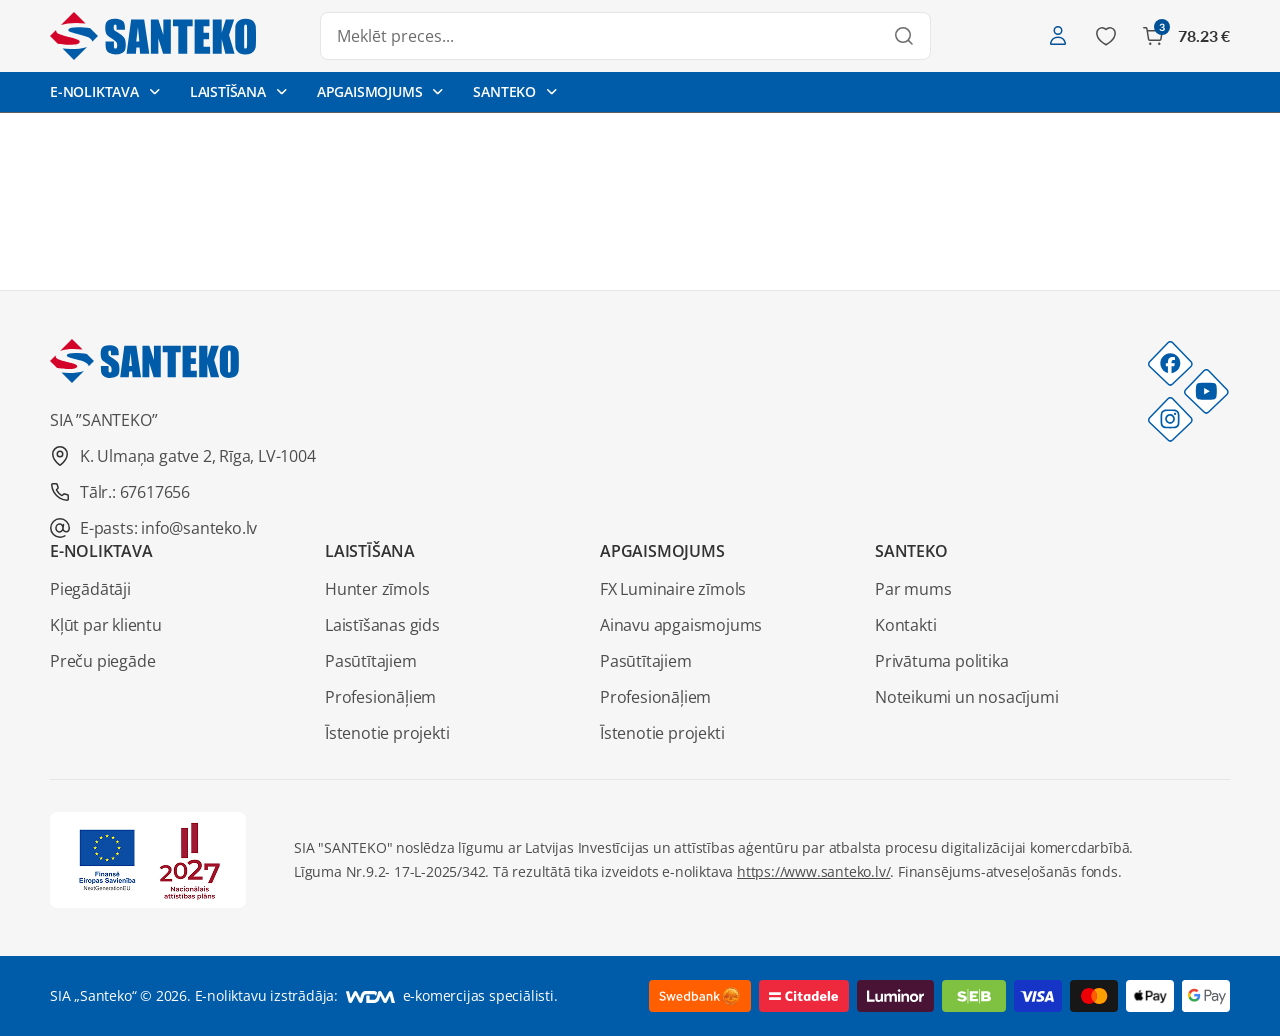
==== index.html @ 7dffb09e "Add initial HTML structure for Santeko website with header, footer, and main content" ====
<!DOCTYPE html>
<html lang="lv">
    <head>
        <meta charset="UTF-8">
        <meta name="viewport" content="width=device-width, initial-scale=1, shrink-to-fit=no"> 
        <link href="assets/css/style.css?v=1" rel="stylesheet" />
        <title>Santeko</title>
    </head>

    <body class="home">
        <header id="masthead" class="site-header">
            <div class="mobile-top-bar">
                <div class="container">
                    <ul class="header-contacts">
                        <li>
                            <a href="#">
                                <img src="assets/images/icons/header-phone-icons.svg" alt="">
                                <span>+371 676 176 56</span>
                            </a>
                        </li>

                        <li>
                            <a href="#">
                                <img src="assets/images/icons/header-email-icons.svg" alt="">
                                <span>info@santeko.lv</span>
                            </a>
                        </li>
                    </ul>
                </div>
            </div>

            <div class="main-bar">
                <div class="container">                    
                    <button type="button" class="menu-toggle">
                        <i class="icon"></i>
                    </button>
                    
                    <a href="#" class="site-logo">
                        <img src="assets/images/logo.svg" alt="">
                    </a> 

                    <div class="wd-header-search">
                        <form role="search" method="get"  action="#">
                            <input type="search" placeholder="Meklēt preces..." value="" name="">
                            <button type="submit"></button>
                        </form>
                    </div>
                    
                    <div class="buttons">
                        <a href="#" class="wd-header-my-account">
                            <img src="assets/images/icons/header-user-icon.svg" alt="">
                        </a>

                        <a href="#" class="wd-header-wishlist">
                            <img src="assets/images/icons/header-heart-icon.svg" alt="">
                        </a>

                        <a href="#" class="buttons__cart">
                            <img src="assets/images/icons/header-cart-icon.svg" alt="">
                            <span class="buttons__cart-badge">3</span>
                            <span class="buttons__cart-price">78.23 €</span>
                        </a>
                    </div>
                </div>
            </div>

            <nav id="site-navigation">    
                <div class="container">                    
                    <ul id="primary-menu-list">  
                        <li class="menu-item menu-item-has-children">
                            <a href="#">E-NOLIKTAVA</a>

                            <div class="dropdown-menu">
                                <ul class="dropdown-menu__categories">
                                    <li><a href="#">Sub Category</a></li>
                                    <li><a href="#">Sub Category</a></li>
                                    <li><a href="#">Sub Category</a></li>
                                    <li><a href="#">Sub Category</a></li>
                                    <li><a href="#">Sub Category</a></li>
                                    <li><a href="#">Sub Category</a></li>
                                    <li><a href="#">Sub Category</a></li>
                                </ul>
                            </div>
                        </li>

                        <li class="menu-item menu-item-has-children">
                            <a href="#">LAISTĪŠANA</a>

                            <div class="dropdown-menu">
                                <ul class="dropdown-menu__categories">
                                    <li><a href="#">Sub Category</a></li>
                                    <li><a href="#">Sub Category</a></li>
                                    <li><a href="#">Sub Category</a></li>
                                    <li><a href="#">Sub Category</a></li>
                                    <li><a href="#">Sub Category</a></li>
                                    <li><a href="#">Sub Category</a></li>
                                    <li><a href="#">Sub Category</a></li>
                                </ul>
                            </div>
                        </li>

                        <li class="menu-item menu-item-has-children">
                            <a href="#">APGAISMOJUMS</a>

                            <div class="dropdown-menu">
                                <ul class="dropdown-menu__categories">
                                    <li><a href="#">Sub Category</a></li>
                                    <li><a href="#">Sub Category</a></li>
                                    <li><a href="#">Sub Category</a></li>
                                    <li><a href="#">Sub Category</a></li>
                                    <li><a href="#">Sub Category</a></li>
                                    <li><a href="#">Sub Category</a></li>
                                    <li><a href="#">Sub Category</a></li>
                                </ul>
                            </div>
                        </li>

                        <li class="menu-item menu-item-has-children">
                            <a href="#">SANTEKO</a>

                            <div class="dropdown-menu">
                                <ul class="dropdown-menu__categories">
                                    <li><a href="#">Sub Category</a></li>
                                    <li><a href="#">Sub Category</a></li>
                                    <li><a href="#">Sub Category</a></li>
                                    <li><a href="#">Sub Category</a></li>
                                    <li><a href="#">Sub Category</a></li>
                                    <li><a href="#">Sub Category</a></li>
                                    <li><a href="#">Sub Category</a></li>
                                </ul>
                            </div>
                        </li>
                    </ul>

                    <div class="mobile-view mobile-view--bottom">
                        <ul class="header-contacts">
                            <li>
                                <a href="#">
                                    <img src="assets/images/icons/header-phone-icons.svg" alt="">
                                    <span>+371 676 176 56</span>
                                </a>
                            </li>

                            <li>
                                <a href="#">
                                    <img src="assets/images/icons/header-email-icons.svg" alt="">
                                    <span>info@santeko.lv</span>
                                </a>
                            </li>
                        </ul>
                    </div>
                </div>
            </nav> 
        </header>     
        
        <main id="main" class="site-main" role="main"> 
            <br>
            <br>
            <br>
            <br>
        </main>

        <footer id="main-footer"> 
            <div class="container">
                <div class="footer-content">
                    <div class="footer-content__text">
                        <img src="assets/images/footer-logo.svg" alt="">

                        <p>SIA ”SANTEKO”</p>

                        <ul class="footer-content__text-contacts">
                            <li>
                                <div class="icon">
                                    <svg width="16" height="20" viewBox="0 0 16 20" fill="none" xmlns="http://www.w3.org/2000/svg">
                                        <path d="M10.75 8C10.75 9.51878 9.51878 10.75 8 10.75C6.48122 10.75 5.25 9.51878 5.25 8C5.25 6.48122 6.48122 5.25 8 5.25C9.51878 5.25 10.75 6.48122 10.75 8Z" stroke="#323232" stroke-width="1.5" stroke-linejoin="round"/>
                                        <path d="M15.25 8C15.25 13.0279 10.2846 17.5366 8.5723 18.942C8.23486 19.2189 7.76514 19.2189 7.4277 18.942C5.7154 17.5366 0.75 13.0279 0.75 8C0.75 3.99594 3.99594 0.75 8 0.75C12.0041 0.75 15.25 3.99594 15.25 8Z" stroke="#323232" stroke-width="1.5" stroke-linejoin="round"/>
                                    </svg>
                                </div>

                                <span>K. Ulmaņa gatve 2, Rīga, LV-1004</span>
                            </li>

                            <li>
                                <div class="icon">
                                    <svg width="18" height="18" viewBox="0 0 18 18" fill="none" xmlns="http://www.w3.org/2000/svg">
                                        <path d="M7.06295 4.41717L6.1955 1.46783C6.07033 1.04225 5.67974 0.75 5.23614 0.75H3.98673H1.72129C1.17489 0.75 0.726407 1.18895 0.751336 1.73479C0.869995 4.33291 1.6111 6.8891 2.91876 9.14299C4.34193 11.596 6.38839 13.6424 8.84138 15.0656C11.1123 16.3831 13.6356 17.0816 16.2348 17.223C16.7863 17.253 17.2344 16.8023 17.2344 16.25V12.7482C17.2344 12.3046 16.9421 11.914 16.5165 11.7889L13.5672 10.9214C13.2091 10.8161 12.8222 10.919 12.5637 11.1883L11.6863 12.1022C11.3829 12.4182 10.9072 12.5034 10.5272 12.2855C8.5203 11.1347 6.84965 9.46408 5.6989 7.45721C5.48101 7.07722 5.56618 6.60147 5.88216 6.29812L6.79612 5.42072C7.06539 5.16222 7.16828 4.77527 7.06295 4.41717Z" stroke="#323232" stroke-width="1.5" stroke-linejoin="round"/>
                                    </svg>
                                </div>

                                <span>Tālr.: 67617656</span>
                            </li>

                            <li>
                                <div class="icon">
                                    <svg width="20" height="20" viewBox="0 0 20 20" fill="none" xmlns="http://www.w3.org/2000/svg">
                                        <path d="M14.8684 17.8667C13.4543 18.7437 11.7863 19.25 10 19.25C4.89137 19.25 0.75 15.1086 0.75 10C0.75 4.89137 4.89137 0.75 10 0.75C15.1086 0.75 19.25 4.89137 19.25 10C19.25 11.9797 18.2662 14.0242 15.9715 13.8156C14.0837 13.644 12.7249 11.9258 12.993 10.0492L13.5226 6.40278M12.9375 10.4805C12.63 12.6681 10.8291 14.2235 8.91487 13.9544C7.00068 13.6854 5.69817 11.6939 6.00562 9.50626C6.31308 7.31862 8.11407 5.76327 10.0283 6.03229C11.9424 6.30131 13.245 8.29283 12.9375 10.4805Z" stroke="#323232" stroke-width="1.5" stroke-linecap="round"/>
                                    </svg>
                                </div>

                                <span>E-pasts: info@santeko.lv</span>
                            </li>
                        </ul>
                    </div>

                    <div class="footer-menu-holder">
                        <div class="menu-col">
                            <h4 class="widget-title">E-noliktava</h4>

                            <ul class="menu">
                                <li class="menu-item">
                                    <a href="#">Piegādātāji</a>
                                </li>

                                <li class="menu-item">
                                    <a href="#">Kļūt par klientu</a>
                                </li>

                                <li class="menu-item">
                                    <a href="#">Preču piegāde</a>
                                </li>
                            </ul>
                        </div>

                        <div class="menu-col">
                            <h4 class="widget-title">Laistīšana</h4>

                            <ul class="menu">
                                <li class="menu-item">
                                    <a href="#">Hunter zīmols</a>
                                </li>

                                <li class="menu-item">
                                    <a href="#">Laistīšanas gids</a>
                                </li>

                                <li class="menu-item">
                                    <a href="#">Pasūtītajiem</a>
                                </li>

                                <li class="menu-item">
                                    <a href="#">Profesionāļiem</a>
                                </li>

                                <li class="menu-item">
                                    <a href="#">Īstenotie projekti</a>
                                </li>
                            </ul>
                        </div>

                        <div class="menu-col">
                            <h4 class="widget-title">Apgaismojums</h4>

                            <ul class="menu">
                                <li class="menu-item">
                                    <a href="#">FX Luminaire zīmols</a>
                                </li>

                                <li class="menu-item">
                                    <a href="#">Ainavu apgaismojums</a>
                                </li>

                                <li class="menu-item">
                                    <a href="#">Pasūtītajiem</a>
                                </li>

                                <li class="menu-item">
                                    <a href="#">Profesionāļiem</a>
                                </li>

                                <li class="menu-item">
                                    <a href="#">Īstenotie projekti</a>
                                </li>
                            </ul>
                        </div>

                        <div class="menu-col">
                            <h4 class="widget-title">Santeko</h4>

                            <ul class="menu">
                                <li class="menu-item">
                                    <a href="#">Par mums</a>
                                </li>

                                <li class="menu-item">
                                    <a href="#">Kontakti</a>
                                </li>

                                <li class="menu-item">
                                    <a href="#">Privātuma politika</a>
                                </li>

                                <li class="menu-item">
                                    <a href="#">Noteikumi un nosacījumi</a>
                                </li>
                            </ul>
                        </div>
                    </div>

                    <ul class="social-media">
                        <li>
                            <a href="#" target="_blank">
                                <img src="assets/images/icons/footer-fb-icon.svg" alt="">
                            </a>
                        </li>

                        <li>
                            <a href="#" target="_blank">
                                <img src="assets/images/icons/footer-yt-icon.svg" alt="">
                            </a>
                        </li>

                        <li>
                            <a href="#" target="_blank">
                                <img src="assets/images/icons/footer-ig-icon.svg" alt="">
                            </a>
                        </li>
                    </ul>

                    <div class="investment-details d-flex justify-content-center">
                        <div class="investment-details__logos">
                            <img src="assets/images/logos/investment-logo.jpg" alt="">
                        </div>

                        <div class="investment-details__text">
                            <p class="m-0">SIA "SANTEKO" noslēdza līgumu ar Latvijas Investīcijas un attīstības aģentūru par atbalsta procesu digitalizācijai komercdarbībā. Līguma Nr.9.2- 17-L-2025/342. Tā rezultātā tika izveidots e-noliktava <a href="#" target="_blank">https://www.santeko.lv/</a>. Finansējums-atveseļošanās fonds.</p>
                        </div>
                    </div>                    
                </div>
            </div>

            <div class="footer-bottom">
                <div class="container">
                    <div class="footer-bottom__text">
                        <span class="footer-bottom__text-copyrights">SIA „Santeko“ &copy; 2026.</span> E-noliktavu izstrādāja: <a href="#" target="_blank"><img src="assets/images/logos/wdm-logo.svg"></a> e-komercijas speciālisti.
                    </div>

                    <div class="footer-bottom__logos">
                        <div class="footer-bottom__logos-item">
                            <img src="assets/images/logos/footer-swedbank.svg" alt=""> 
                        </div>

                        <div class="footer-bottom__logos-item">
                            <img src="assets/images/logos/footer-citadele.svg" alt=""> 
                        </div>

                        <div class="footer-bottom__logos-item">
                            <img src="assets/images/logos/footer-luminor.svg" alt=""> 
                        </div>

                        <div class="footer-bottom__logos-item">
                            <img src="assets/images/logos/footer-seb.svg" alt=""> 
                        </div>

                        <div class="footer-bottom__logos-item">
                            <img src="assets/images/logos/footer-visa.svg" alt=""> 
                        </div>

                        <div class="footer-bottom__logos-item">
                            <img src="assets/images/logos/footer-mastercard.svg" alt=""> 
                        </div>

                        <div class="footer-bottom__logos-item">
                            <img src="assets/images/logos/footer-apple-pay.svg" alt=""> 
                        </div>

                        <div class="footer-bottom__logos-item">
                            <img src="assets/images/logos/footer-google-pay.svg" alt=""> 
                        </div>
                    </div>
                </div>
            </div>
        </footer>

        <div class="cart-widget-side">
            <div class="wc-heading">
                <div class="title">
                    <div class="cart-icon">
                        <img src="assets/images/icons/header-cart-icon.svg" alt="">
                        <span class="cart-icon__badge">3</span>
                    </div>

                    <span>PASŪTĪJUMu GROZS</span>
                </div>
                
                <div class="close-side-widget">
					<a href="#" rel="nofollow">
                        <span>Aizvērt</span>
                    </a>
				</div>
            </div>

            <div class="widget_shopping_cart">
                <div class="widget_shopping_cart_content">
                    <div class="shopping-cart-widget-body">
                        <ul class="woocommerce-mini-cart">
                            <li class="woocommerce-mini-cart-item">
                                <a href="#" class="cart-item-image">
									<img src="assets/images/woocommerce-mini-cart-item-image-1.jpg" class="attachment-woocommerce_thumbnail size-woocommerce_thumbnail" alt="" decoding="async" loading="lazy">					
                                </a>

                                <div class="cart-info">
                                    <span class="wc-entities-title">Kompresijas līkums Cu caurulei 10x1/2"M</span>

        
                                    <ul class="features">
                                        <li>Kods: <strong>T11041015</strong></li>
                                        <li>Iepakojumā: <strong>10 gab.</strong></li>
                                    </ul>

                                    <div class="price-holder">
                                        <div class="quantity">
                                            <input type="button" value="-" class="minus btn" aria-label="Decrease quantity">
                                            <input type="number" id="" class="input-text qty text" value="1" aria-label="Product quantity" min="1" name="quantity" step="1" placeholder="" inputmode="numeric" autocomplete="off">
                                            <input type="button" value="+" class="plus btn" aria-label="Increase quantity">
                                        </div>

                                        <span class="woocommerce-Price-amount amount">16.00 €</span>
                                    </div>                                 
                                </div>

                                <a role="button" href="#" class="remove remove_from_cart_button">×</a>
                            </li>

                            <li class="woocommerce-mini-cart-item">
                                <a href="#" class="cart-item-image">
									<img src="assets/images/woocommerce-mini-cart-item-image-1.jpg" class="attachment-woocommerce_thumbnail size-woocommerce_thumbnail" alt="" decoding="async" loading="lazy">					
                                </a>

                                <div class="cart-info">
                                    <span class="wc-entities-title">Kompresijas līkums Cu caurulei 10x1/2"M</span>

        
                                    <ul class="features">
                                        <li>Kods: <strong>T11041015</strong></li>
                                        <li>Iepakojumā: <strong>10 gab.</strong></li>
                                    </ul>

                                    <div class="price-holder">
                                        <div class="quantity">
                                            <input type="button" value="-" class="minus btn" aria-label="Decrease quantity">
                                            <input type="number" id="" class="input-text qty text" value="1" aria-label="Product quantity" min="1" name="quantity" step="1" placeholder="" inputmode="numeric" autocomplete="off">
                                            <input type="button" value="+" class="plus btn" aria-label="Increase quantity">
                                        </div>

                                        <span class="woocommerce-Price-amount amount">16.00 €</span>
                                    </div>                                 
                                </div>

                                <a role="button" href="#" class="remove remove_from_cart_button">×</a>
                            </li>

                        </ul>
                    </div>

                    <div class="shopping-cart-widget-footer">
                        <p class="woocommerce-mini-cart__total total">
				            <strong>Kopsumma:</strong> 
                            <span class="woocommerce-Price-amount amount">3,063.86 </span>		
                        </p>

                        <div class="woocommerce-mini-cart__buttons buttons">
                            <a href="#" class="button btn btn-secondary btn-cart">SKATĪT GROZU</a>
                            <a href="#" class="button btn btn-primary checkout wc-forward">Noformēt pasūtījumu</a>
                        </div>
                    </div>
                </div>
            </div>
        </div>

        <div class="content-overlay"></div>

        <!-- JS files -->
        <script src="assets/bootstrap/dist/js/bootstrap.bundle.js"></script> 
        <script src="assets/js/swiper-bundle.min.js"></script> 
        <script src="assets/js/fancybox.min.js"></script> 
        <script src="assets/js/functions.js?v=1"></script>       
    </body>
</html>
---- assets/css/style.css ----
@charset "UTF-8";
@import url("https://fonts.googleapis.com/css2?family=Open+Sans:wght@400;600;700&family=Lato:wght@400;700&family=Inter:wght@400;600;700&display=swap");
/* Bootstrap SCSS */
@import "../css/jquery.fancybox.min.css";
@import "../css/swiper-bundle.min.css";
@import "../css/bootstrap-select.min.css";
@import "../css/jquery.fancybox.min.css";
:root,
[data-bs-theme=light] {
  --bs-blue: transparent;
  --bs-indigo: transparent;
  --bs-purple: transparent;
  --bs-pink: transparent;
  --bs-red: transparent;
  --bs-orange: transparent;
  --bs-yellow: transparent;
  --bs-green: transparent;
  --bs-teal: transparent;
  --bs-cyan: transparent;
  --bs-black: #000;
  --bs-white: transparent;
  --bs-gray: transparent;
  --bs-gray-dark: transparent;
  --bs-gray-100: transparent;
  --bs-gray-200: transparent;
  --bs-gray-300: transparent;
  --bs-gray-400: transparent;
  --bs-gray-500: transparent;
  --bs-gray-600: transparent;
  --bs-gray-700: transparent;
  --bs-gray-800: transparent;
  --bs-gray-900: transparent;
  --bs-primary: transparent;
  --bs-secondary: transparent;
  --bs-success: transparent;
  --bs-info: transparent;
  --bs-warning: transparent;
  --bs-danger: transparent;
  --bs-light: transparent;
  --bs-dark: transparent;
  --bs-primary-rgb: 0, 0, 0;
  --bs-secondary-rgb: 0, 0, 0;
  --bs-success-rgb: 0, 0, 0;
  --bs-info-rgb: 0, 0, 0;
  --bs-warning-rgb: 0, 0, 0;
  --bs-danger-rgb: 0, 0, 0;
  --bs-light-rgb: 0, 0, 0;
  --bs-dark-rgb: 0, 0, 0;
  --bs-primary-text-emphasis: rgba(0, 0, 0, 0.6);
  --bs-secondary-text-emphasis: rgba(0, 0, 0, 0.6);
  --bs-success-text-emphasis: rgba(0, 0, 0, 0.6);
  --bs-info-text-emphasis: rgba(0, 0, 0, 0.6);
  --bs-warning-text-emphasis: rgba(0, 0, 0, 0.6);
  --bs-danger-text-emphasis: rgba(0, 0, 0, 0.6);
  --bs-light-text-emphasis: transparent;
  --bs-dark-text-emphasis: transparent;
  --bs-primary-bg-subtle: rgba(255, 255, 255, 0.8);
  --bs-secondary-bg-subtle: rgba(255, 255, 255, 0.8);
  --bs-success-bg-subtle: rgba(255, 255, 255, 0.8);
  --bs-info-bg-subtle: rgba(255, 255, 255, 0.8);
  --bs-warning-bg-subtle: rgba(255, 255, 255, 0.8);
  --bs-danger-bg-subtle: rgba(255, 255, 255, 0.8);
  --bs-light-bg-subtle: rgba(0, 0, 0, 0);
  --bs-dark-bg-subtle: transparent;
  --bs-primary-border-subtle: rgba(255, 255, 255, 0.6);
  --bs-secondary-border-subtle: rgba(255, 255, 255, 0.6);
  --bs-success-border-subtle: rgba(255, 255, 255, 0.6);
  --bs-info-border-subtle: rgba(255, 255, 255, 0.6);
  --bs-warning-border-subtle: rgba(255, 255, 255, 0.6);
  --bs-danger-border-subtle: rgba(255, 255, 255, 0.6);
  --bs-light-border-subtle: transparent;
  --bs-dark-border-subtle: transparent;
  --bs-white-rgb: 0, 0, 0;
  --bs-black-rgb: 0, 0, 0;
  --bs-font-sans-serif: system-ui, -apple-system, "Segoe UI", Roboto, "Helvetica Neue", "Noto Sans", "Liberation Sans", Arial, sans-serif, "Apple Color Emoji", "Segoe UI Emoji", "Segoe UI Symbol", "Noto Color Emoji";
  --bs-font-monospace: SFMono-Regular, Menlo, Monaco, Consolas, "Liberation Mono", "Courier New", monospace;
  --bs-gradient: linear-gradient(180deg, rgba(0, 0, 0, 0.15), rgba(0, 0, 0, 0));
  --bs-body-font-family: var(--bs-font-sans-serif);
  --bs-body-font-size: 1rem;
  --bs-body-font-weight: 400;
  --bs-body-line-height: 1.5;
  --bs-body-color: transparent;
  --bs-body-color-rgb: 0, 0, 0;
  --bs-body-bg: transparent;
  --bs-body-bg-rgb: 0, 0, 0;
  --bs-emphasis-color: #000;
  --bs-emphasis-color-rgb: 0, 0, 0;
  --bs-secondary-color: rgba(0, 0, 0, 0.75);
  --bs-secondary-color-rgb: 0, 0, 0;
  --bs-secondary-bg: transparent;
  --bs-secondary-bg-rgb: 0, 0, 0;
  --bs-tertiary-color: rgba(0, 0, 0, 0.5);
  --bs-tertiary-color-rgb: 0, 0, 0;
  --bs-tertiary-bg: transparent;
  --bs-tertiary-bg-rgb: 0, 0, 0;
  --bs-heading-color: inherit;
  --bs-link-color: transparent;
  --bs-link-color-rgb: 0, 0, 0;
  --bs-link-decoration: underline;
  --bs-link-hover-color: rgba(0, 0, 0, 0.2);
  --bs-link-hover-color-rgb: 0, 0, 0;
  --bs-code-color: transparent;
  --bs-highlight-bg: rgba(255, 255, 255, 0.8);
  --bs-border-width: 1px;
  --bs-border-style: solid;
  --bs-border-color: transparent;
  --bs-border-color-translucent: rgba(0, 0, 0, 0.175);
  --bs-border-radius: 0.375rem;
  --bs-border-radius-sm: 0.25rem;
  --bs-border-radius-lg: 0.5rem;
  --bs-border-radius-xl: 1rem;
  --bs-border-radius-xxl: 2rem;
  --bs-border-radius-2xl: var(--bs-border-radius-xxl);
  --bs-border-radius-pill: 50rem;
  --bs-box-shadow: 0 0.5rem 1rem rgba(0, 0, 0, 0.15);
  --bs-box-shadow-sm: 0 0.125rem 0.25rem rgba(0, 0, 0, 0.075);
  --bs-box-shadow-lg: 0 1rem 3rem rgba(0, 0, 0, 0.175);
  --bs-box-shadow-inset: inset 0 1px 2px rgba(0, 0, 0, 0.075);
  --bs-focus-ring-width: 0.25rem;
  --bs-focus-ring-opacity: 0.25;
  --bs-focus-ring-color: rgba(0, 0, 0, 0.25);
  --bs-form-valid-color: transparent;
  --bs-form-valid-border-color: transparent;
  --bs-form-invalid-color: transparent;
  --bs-form-invalid-border-color: transparent;
}

[data-bs-theme=dark] {
  color-scheme: dark;
  --bs-body-color: transparent;
  --bs-body-color-rgb: 0, 0, 0;
  --bs-body-bg: transparent;
  --bs-body-bg-rgb: 0, 0, 0;
  --bs-emphasis-color: transparent;
  --bs-emphasis-color-rgb: 0, 0, 0;
  --bs-secondary-color: rgba(0, 0, 0, 0.75);
  --bs-secondary-color-rgb: 0, 0, 0;
  --bs-secondary-bg: transparent;
  --bs-secondary-bg-rgb: 0, 0, 0;
  --bs-tertiary-color: rgba(0, 0, 0, 0.5);
  --bs-tertiary-color-rgb: 0, 0, 0;
  --bs-tertiary-bg: rgba(0, 0, 0, 0);
  --bs-tertiary-bg-rgb: 0, 0, 0;
  --bs-primary-text-emphasis: rgba(255, 255, 255, 0.4);
  --bs-secondary-text-emphasis: rgba(255, 255, 255, 0.4);
  --bs-success-text-emphasis: rgba(255, 255, 255, 0.4);
  --bs-info-text-emphasis: rgba(255, 255, 255, 0.4);
  --bs-warning-text-emphasis: rgba(255, 255, 255, 0.4);
  --bs-danger-text-emphasis: rgba(255, 255, 255, 0.4);
  --bs-light-text-emphasis: transparent;
  --bs-dark-text-emphasis: transparent;
  --bs-primary-bg-subtle: rgba(0, 0, 0, 0.8);
  --bs-secondary-bg-subtle: rgba(0, 0, 0, 0.8);
  --bs-success-bg-subtle: rgba(0, 0, 0, 0.8);
  --bs-info-bg-subtle: rgba(0, 0, 0, 0.8);
  --bs-warning-bg-subtle: rgba(0, 0, 0, 0.8);
  --bs-danger-bg-subtle: rgba(0, 0, 0, 0.8);
  --bs-light-bg-subtle: transparent;
  --bs-dark-bg-subtle: rgba(0, 0, 0, 0.5);
  --bs-primary-border-subtle: rgba(0, 0, 0, 0.4);
  --bs-secondary-border-subtle: rgba(0, 0, 0, 0.4);
  --bs-success-border-subtle: rgba(0, 0, 0, 0.4);
  --bs-info-border-subtle: rgba(0, 0, 0, 0.4);
  --bs-warning-border-subtle: rgba(0, 0, 0, 0.4);
  --bs-danger-border-subtle: rgba(0, 0, 0, 0.4);
  --bs-light-border-subtle: transparent;
  --bs-dark-border-subtle: transparent;
  --bs-heading-color: inherit;
  --bs-link-color: rgba(255, 255, 255, 0.4);
  --bs-link-hover-color: rgba(255, 255, 255, 0.52);
  --bs-link-color-rgb: 255, 255, 255;
  --bs-link-hover-color-rgb: 255, 255, 255;
  --bs-code-color: rgba(255, 255, 255, 0.4);
  --bs-border-color: transparent;
  --bs-border-color-translucent: rgba(0, 0, 0, 0.15);
  --bs-form-valid-color: rgba(255, 255, 255, 0.4);
  --bs-form-valid-border-color: rgba(255, 255, 255, 0.4);
  --bs-form-invalid-color: rgba(255, 255, 255, 0.4);
  --bs-form-invalid-border-color: rgba(255, 255, 255, 0.4);
}

*,
*::before,
*::after {
  box-sizing: border-box;
}

@media (prefers-reduced-motion: no-preference) {
  :root {
    scroll-behavior: smooth;
  }
}

body {
  margin: 0;
  font-family: var(--bs-body-font-family);
  font-size: var(--bs-body-font-size);
  font-weight: var(--bs-body-font-weight);
  line-height: var(--bs-body-line-height);
  color: var(--bs-body-color);
  text-align: var(--bs-body-text-align);
  background-color: var(--bs-body-bg);
  -webkit-text-size-adjust: 100%;
  -webkit-tap-highlight-color: rgba(0, 0, 0, 0);
}

hr {
  margin: 1rem 0;
  color: inherit;
  border: 0;
  border-top: var(--bs-border-width) solid;
  opacity: 0.25;
}

h6, .h6, h5, .h5, h4, .h4, h3, .h3, h2, .h2, h1, .h1 {
  margin-top: 0;
  margin-bottom: 0.5rem;
  font-weight: 500;
  line-height: 1.2;
  color: var(--bs-heading-color);
}

h1, .h1 {
  font-size: calc(1.375rem + 1.5vw);
}
@media (min-width: 1200px) {
  h1, .h1 {
    font-size: 2.5rem;
  }
}

h2, .h2 {
  font-size: calc(1.325rem + 0.9vw);
}
@media (min-width: 1200px) {
  h2, .h2 {
    font-size: 2rem;
  }
}

h3, .h3 {
  font-size: calc(1.3rem + 0.6vw);
}
@media (min-width: 1200px) {
  h3, .h3 {
    font-size: 1.75rem;
  }
}

h4, .h4 {
  font-size: calc(1.275rem + 0.3vw);
}
@media (min-width: 1200px) {
  h4, .h4 {
    font-size: 1.5rem;
  }
}

h5, .h5 {
  font-size: 1.25rem;
}

h6, .h6 {
  font-size: 1rem;
}

p {
  margin-top: 0;
  margin-bottom: 1rem;
}

abbr[title] {
  -webkit-text-decoration: underline dotted;
          text-decoration: underline dotted;
  cursor: help;
  -webkit-text-decoration-skip-ink: none;
          text-decoration-skip-ink: none;
}

address {
  margin-bottom: 1rem;
  font-style: normal;
  line-height: inherit;
}

ol,
ul {
  padding-left: 2rem;
}

ol,
ul,
dl {
  margin-top: 0;
  margin-bottom: 1rem;
}

ol ol,
ul ul,
ol ul,
ul ol {
  margin-bottom: 0;
}

dt {
  font-weight: 700;
}

dd {
  margin-bottom: 0.5rem;
  margin-left: 0;
}

blockquote {
  margin: 0 0 1rem;
}

b,
strong {
  font-weight: bolder;
}

small, .small {
  font-size: 0.875em;
}

mark, .mark {
  padding: 0.1875em;
  background-color: var(--bs-highlight-bg);
}

sub,
sup {
  position: relative;
  font-size: 0.75em;
  line-height: 0;
  vertical-align: baseline;
}

sub {
  bottom: -0.25em;
}

sup {
  top: -0.5em;
}

a {
  color: rgba(var(--bs-link-color-rgb), var(--bs-link-opacity, 1));
  text-decoration: underline;
}
a:hover {
  --bs-link-color-rgb: var(--bs-link-hover-color-rgb);
}

a:not([href]):not([class]), a:not([href]):not([class]):hover {
  color: inherit;
  text-decoration: none;
}

pre,
code,
kbd,
samp {
  font-family: var(--bs-font-monospace);
  font-size: 1em;
}

pre {
  display: block;
  margin-top: 0;
  margin-bottom: 1rem;
  overflow: auto;
  font-size: 0.875em;
}
pre code {
  font-size: inherit;
  color: inherit;
  word-break: normal;
}

code {
  font-size: 0.875em;
  color: var(--bs-code-color);
  word-wrap: break-word;
}
a > code {
  color: inherit;
}

kbd {
  padding: 0.1875rem 0.375rem;
  font-size: 0.875em;
  color: var(--bs-body-bg);
  background-color: var(--bs-body-color);
  border-radius: 0.25rem;
}
kbd kbd {
  padding: 0;
  font-size: 1em;
}

figure {
  margin: 0 0 1rem;
}

img,
svg {
  vertical-align: middle;
}

table {
  caption-side: bottom;
  border-collapse: collapse;
}

caption {
  padding-top: 0.5rem;
  padding-bottom: 0.5rem;
  color: var(--bs-secondary-color);
  text-align: left;
}

th {
  text-align: inherit;
  text-align: -webkit-match-parent;
}

thead,
tbody,
tfoot,
tr,
td,
th {
  border-color: inherit;
  border-style: solid;
  border-width: 0;
}

label {
  display: inline-block;
}

button {
  border-radius: 0;
}

button:focus:not(:focus-visible) {
  outline: 0;
}

input,
button,
select,
optgroup,
textarea {
  margin: 0;
  font-family: inherit;
  font-size: inherit;
  line-height: inherit;
}

button,
select {
  text-transform: none;
}

[role=button] {
  cursor: pointer;
}

select {
  word-wrap: normal;
}
select:disabled {
  opacity: 1;
}

[list]:not([type=date]):not([type=datetime-local]):not([type=month]):not([type=week]):not([type=time])::-webkit-calendar-picker-indicator {
  display: none !important;
}

button,
[type=button],
[type=reset],
[type=submit] {
  -webkit-appearance: button;
}
button:not(:disabled),
[type=button]:not(:disabled),
[type=reset]:not(:disabled),
[type=submit]:not(:disabled) {
  cursor: pointer;
}

::-moz-focus-inner {
  padding: 0;
  border-style: none;
}

textarea {
  resize: vertical;
}

fieldset {
  min-width: 0;
  padding: 0;
  margin: 0;
  border: 0;
}

legend {
  float: left;
  width: 100%;
  padding: 0;
  margin-bottom: 0.5rem;
  font-size: calc(1.275rem + 0.3vw);
}
@media (min-width: 1200px) {
  legend {
    font-size: 1.5rem;
  }
}
legend {
  line-height: inherit;
}
legend + * {
  clear: left;
}

::-webkit-datetime-edit-fields-wrapper,
::-webkit-datetime-edit-text,
::-webkit-datetime-edit-minute,
::-webkit-datetime-edit-hour-field,
::-webkit-datetime-edit-day-field,
::-webkit-datetime-edit-month-field,
::-webkit-datetime-edit-year-field {
  padding: 0;
}

::-webkit-inner-spin-button {
  height: auto;
}

[type=search] {
  outline-offset: -2px;
  -webkit-appearance: textfield;
}

/* rtl:raw:
[type="tel"],
[type="url"],
[type="email"],
[type="number"] {
  direction: ltr;
}
*/
::-webkit-search-decoration {
  -webkit-appearance: none;
}

::-webkit-color-swatch-wrapper {
  padding: 0;
}

::file-selector-button {
  font: inherit;
  -webkit-appearance: button;
}

output {
  display: inline-block;
}

iframe {
  border: 0;
}

summary {
  display: list-item;
  cursor: pointer;
}

progress {
  vertical-align: baseline;
}

[hidden] {
  display: none !important;
}

.lead {
  font-size: 1.25rem;
  font-weight: 300;
}

.display-1 {
  font-size: calc(1.625rem + 4.5vw);
}
@media (min-width: 1200px) {
  .display-1 {
    font-size: 5rem;
  }
}
.display-1 {
  font-weight: 300;
  line-height: 1.2;
}

.display-2 {
  font-size: calc(1.575rem + 3.9vw);
}
@media (min-width: 1200px) {
  .display-2 {
    font-size: 4.5rem;
  }
}
.display-2 {
  font-weight: 300;
  line-height: 1.2;
}

.display-3 {
  font-size: calc(1.525rem + 3.3vw);
}
@media (min-width: 1200px) {
  .display-3 {
    font-size: 4rem;
  }
}
.display-3 {
  font-weight: 300;
  line-height: 1.2;
}

.display-4 {
  font-size: calc(1.475rem + 2.7vw);
}
@media (min-width: 1200px) {
  .display-4 {
    font-size: 3.5rem;
  }
}
.display-4 {
  font-weight: 300;
  line-height: 1.2;
}

.display-5 {
  font-size: calc(1.425rem + 2.1vw);
}
@media (min-width: 1200px) {
  .display-5 {
    font-size: 3rem;
  }
}
.display-5 {
  font-weight: 300;
  line-height: 1.2;
}

.display-6 {
  font-size: calc(1.375rem + 1.5vw);
}
@media (min-width: 1200px) {
  .display-6 {
    font-size: 2.5rem;
  }
}
.display-6 {
  font-weight: 300;
  line-height: 1.2;
}

.list-unstyled {
  padding-left: 0;
  list-style: none;
}

.list-inline {
  padding-left: 0;
  list-style: none;
}

.list-inline-item {
  display: inline-block;
}
.list-inline-item:not(:last-child) {
  margin-right: 0.5rem;
}

.initialism {
  font-size: 0.875em;
  text-transform: uppercase;
}

.blockquote {
  margin-bottom: 1rem;
  font-size: 1.25rem;
}
.blockquote > :last-child {
  margin-bottom: 0;
}

.blockquote-footer {
  margin-top: -1rem;
  margin-bottom: 1rem;
  font-size: 0.875em;
  color: transparent;
}
.blockquote-footer::before {
  content: "— ";
}

.container,
.container-fluid,
.container-xxl,
.container-xl,
.container-lg,
.container-md,
.container-sm {
  --bs-gutter-x: 1.5rem;
  --bs-gutter-y: 0;
  width: 100%;
  padding-right: calc(var(--bs-gutter-x) * 0.5);
  padding-left: calc(var(--bs-gutter-x) * 0.5);
  margin-right: auto;
  margin-left: auto;
}

@media (min-width: 576px) {
  .container-sm, .container {
    max-width: 540px;
  }
}
@media (min-width: 768px) {
  .container-md, .container-sm, .container {
    max-width: 720px;
  }
}
@media (min-width: 992px) {
  .container-lg, .container-md, .container-sm, .container {
    max-width: 960px;
  }
}
@media (min-width: 1200px) {
  .container-xl, .container-lg, .container-md, .container-sm, .container {
    max-width: 1140px;
  }
}
@media (min-width: 1400px) {
  .container-xxl, .container-xl, .container-lg, .container-md, .container-sm, .container {
    max-width: 1320px;
  }
}
:root {
  --bs-breakpoint-xs: 0;
  --bs-breakpoint-sm: 576px;
  --bs-breakpoint-md: 768px;
  --bs-breakpoint-lg: 992px;
  --bs-breakpoint-xl: 1200px;
  --bs-breakpoint-xxl: 1400px;
}

.row {
  --bs-gutter-x: 1.5rem;
  --bs-gutter-y: 0;
  display: flex;
  flex-wrap: wrap;
  margin-top: calc(-1 * var(--bs-gutter-y));
  margin-right: calc(-0.5 * var(--bs-gutter-x));
  margin-left: calc(-0.5 * var(--bs-gutter-x));
}
.row > * {
  flex-shrink: 0;
  width: 100%;
  max-width: 100%;
  padding-right: calc(var(--bs-gutter-x) * 0.5);
  padding-left: calc(var(--bs-gutter-x) * 0.5);
  margin-top: var(--bs-gutter-y);
}

.col {
  flex: 1 0 0%;
}

.row-cols-auto > * {
  flex: 0 0 auto;
  width: auto;
}

.row-cols-1 > * {
  flex: 0 0 auto;
  width: 100%;
}

.row-cols-2 > * {
  flex: 0 0 auto;
  width: 50%;
}

.row-cols-3 > * {
  flex: 0 0 auto;
  width: 33.3333333333%;
}

.row-cols-4 > * {
  flex: 0 0 auto;
  width: 25%;
}

.row-cols-5 > * {
  flex: 0 0 auto;
  width: 20%;
}

.row-cols-6 > * {
  flex: 0 0 auto;
  width: 16.6666666667%;
}

.col-auto {
  flex: 0 0 auto;
  width: auto;
}

.col-1 {
  flex: 0 0 auto;
  width: 8.33333333%;
}

.col-2 {
  flex: 0 0 auto;
  width: 16.66666667%;
}

.col-3 {
  flex: 0 0 auto;
  width: 25%;
}

.col-4 {
  flex: 0 0 auto;
  width: 33.33333333%;
}

.col-5 {
  flex: 0 0 auto;
  width: 41.66666667%;
}

.col-6 {
  flex: 0 0 auto;
  width: 50%;
}

.col-7 {
  flex: 0 0 auto;
  width: 58.33333333%;
}

.col-8 {
  flex: 0 0 auto;
  width: 66.66666667%;
}

.col-9 {
  flex: 0 0 auto;
  width: 75%;
}

.col-10 {
  flex: 0 0 auto;
  width: 83.33333333%;
}

.col-11 {
  flex: 0 0 auto;
  width: 91.66666667%;
}

.col-12 {
  flex: 0 0 auto;
  width: 100%;
}

.offset-1 {
  margin-left: 8.33333333%;
}

.offset-2 {
  margin-left: 16.66666667%;
}

.offset-3 {
  margin-left: 25%;
}

.offset-4 {
  margin-left: 33.33333333%;
}

.offset-5 {
  margin-left: 41.66666667%;
}

.offset-6 {
  margin-left: 50%;
}

.offset-7 {
  margin-left: 58.33333333%;
}

.offset-8 {
  margin-left: 66.66666667%;
}

.offset-9 {
  margin-left: 75%;
}

.offset-10 {
  margin-left: 83.33333333%;
}

.offset-11 {
  margin-left: 91.66666667%;
}

.g-0,
.gx-0 {
  --bs-gutter-x: 0;
}

.g-0,
.gy-0 {
  --bs-gutter-y: 0;
}

.g-1,
.gx-1 {
  --bs-gutter-x: 0.25rem;
}

.g-1,
.gy-1 {
  --bs-gutter-y: 0.25rem;
}

.g-2,
.gx-2 {
  --bs-gutter-x: 0.5rem;
}

.g-2,
.gy-2 {
  --bs-gutter-y: 0.5rem;
}

.g-3,
.gx-3 {
  --bs-gutter-x: 1rem;
}

.g-3,
.gy-3 {
  --bs-gutter-y: 1rem;
}

.g-4,
.gx-4 {
  --bs-gutter-x: 1.5rem;
}

.g-4,
.gy-4 {
  --bs-gutter-y: 1.5rem;
}

.g-5,
.gx-5 {
  --bs-gutter-x: 3rem;
}

.g-5,
.gy-5 {
  --bs-gutter-y: 3rem;
}

@media (min-width: 576px) {
  .col-sm {
    flex: 1 0 0%;
  }
  .row-cols-sm-auto > * {
    flex: 0 0 auto;
    width: auto;
  }
  .row-cols-sm-1 > * {
    flex: 0 0 auto;
    width: 100%;
  }
  .row-cols-sm-2 > * {
    flex: 0 0 auto;
    width: 50%;
  }
  .row-cols-sm-3 > * {
    flex: 0 0 auto;
    width: 33.3333333333%;
  }
  .row-cols-sm-4 > * {
    flex: 0 0 auto;
    width: 25%;
  }
  .row-cols-sm-5 > * {
    flex: 0 0 auto;
    width: 20%;
  }
  .row-cols-sm-6 > * {
    flex: 0 0 auto;
    width: 16.6666666667%;
  }
  .col-sm-auto {
    flex: 0 0 auto;
    width: auto;
  }
  .col-sm-1 {
    flex: 0 0 auto;
    width: 8.33333333%;
  }
  .col-sm-2 {
    flex: 0 0 auto;
    width: 16.66666667%;
  }
  .col-sm-3 {
    flex: 0 0 auto;
    width: 25%;
  }
  .col-sm-4 {
    flex: 0 0 auto;
    width: 33.33333333%;
  }
  .col-sm-5 {
    flex: 0 0 auto;
    width: 41.66666667%;
  }
  .col-sm-6 {
    flex: 0 0 auto;
    width: 50%;
  }
  .col-sm-7 {
    flex: 0 0 auto;
    width: 58.33333333%;
  }
  .col-sm-8 {
    flex: 0 0 auto;
    width: 66.66666667%;
  }
  .col-sm-9 {
    flex: 0 0 auto;
    width: 75%;
  }
  .col-sm-10 {
    flex: 0 0 auto;
    width: 83.33333333%;
  }
  .col-sm-11 {
    flex: 0 0 auto;
    width: 91.66666667%;
  }
  .col-sm-12 {
    flex: 0 0 auto;
    width: 100%;
  }
  .offset-sm-0 {
    margin-left: 0;
  }
  .offset-sm-1 {
    margin-left: 8.33333333%;
  }
  .offset-sm-2 {
    margin-left: 16.66666667%;
  }
  .offset-sm-3 {
    margin-left: 25%;
  }
  .offset-sm-4 {
    margin-left: 33.33333333%;
  }
  .offset-sm-5 {
    margin-left: 41.66666667%;
  }
  .offset-sm-6 {
    margin-left: 50%;
  }
  .offset-sm-7 {
    margin-left: 58.33333333%;
  }
  .offset-sm-8 {
    margin-left: 66.66666667%;
  }
  .offset-sm-9 {
    margin-left: 75%;
  }
  .offset-sm-10 {
    margin-left: 83.33333333%;
  }
  .offset-sm-11 {
    margin-left: 91.66666667%;
  }
  .g-sm-0,
  .gx-sm-0 {
    --bs-gutter-x: 0;
  }
  .g-sm-0,
  .gy-sm-0 {
    --bs-gutter-y: 0;
  }
  .g-sm-1,
  .gx-sm-1 {
    --bs-gutter-x: 0.25rem;
  }
  .g-sm-1,
  .gy-sm-1 {
    --bs-gutter-y: 0.25rem;
  }
  .g-sm-2,
  .gx-sm-2 {
    --bs-gutter-x: 0.5rem;
  }
  .g-sm-2,
  .gy-sm-2 {
    --bs-gutter-y: 0.5rem;
  }
  .g-sm-3,
  .gx-sm-3 {
    --bs-gutter-x: 1rem;
  }
  .g-sm-3,
  .gy-sm-3 {
    --bs-gutter-y: 1rem;
  }
  .g-sm-4,
  .gx-sm-4 {
    --bs-gutter-x: 1.5rem;
  }
  .g-sm-4,
  .gy-sm-4 {
    --bs-gutter-y: 1.5rem;
  }
  .g-sm-5,
  .gx-sm-5 {
    --bs-gutter-x: 3rem;
  }
  .g-sm-5,
  .gy-sm-5 {
    --bs-gutter-y: 3rem;
  }
}
@media (min-width: 768px) {
  .col-md {
    flex: 1 0 0%;
  }
  .row-cols-md-auto > * {
    flex: 0 0 auto;
    width: auto;
  }
  .row-cols-md-1 > * {
    flex: 0 0 auto;
    width: 100%;
  }
  .row-cols-md-2 > * {
    flex: 0 0 auto;
    width: 50%;
  }
  .row-cols-md-3 > * {
    flex: 0 0 auto;
    width: 33.3333333333%;
  }
  .row-cols-md-4 > * {
    flex: 0 0 auto;
    width: 25%;
  }
  .row-cols-md-5 > * {
    flex: 0 0 auto;
    width: 20%;
  }
  .row-cols-md-6 > * {
    flex: 0 0 auto;
    width: 16.6666666667%;
  }
  .col-md-auto {
    flex: 0 0 auto;
    width: auto;
  }
  .col-md-1 {
    flex: 0 0 auto;
    width: 8.33333333%;
  }
  .col-md-2 {
    flex: 0 0 auto;
    width: 16.66666667%;
  }
  .col-md-3 {
    flex: 0 0 auto;
    width: 25%;
  }
  .col-md-4 {
    flex: 0 0 auto;
    width: 33.33333333%;
  }
  .col-md-5 {
    flex: 0 0 auto;
    width: 41.66666667%;
  }
  .col-md-6 {
    flex: 0 0 auto;
    width: 50%;
  }
  .col-md-7 {
    flex: 0 0 auto;
    width: 58.33333333%;
  }
  .col-md-8 {
    flex: 0 0 auto;
    width: 66.66666667%;
  }
  .col-md-9 {
    flex: 0 0 auto;
    width: 75%;
  }
  .col-md-10 {
    flex: 0 0 auto;
    width: 83.33333333%;
  }
  .col-md-11 {
    flex: 0 0 auto;
    width: 91.66666667%;
  }
  .col-md-12 {
    flex: 0 0 auto;
    width: 100%;
  }
  .offset-md-0 {
    margin-left: 0;
  }
  .offset-md-1 {
    margin-left: 8.33333333%;
  }
  .offset-md-2 {
    margin-left: 16.66666667%;
  }
  .offset-md-3 {
    margin-left: 25%;
  }
  .offset-md-4 {
    margin-left: 33.33333333%;
  }
  .offset-md-5 {
    margin-left: 41.66666667%;
  }
  .offset-md-6 {
    margin-left: 50%;
  }
  .offset-md-7 {
    margin-left: 58.33333333%;
  }
  .offset-md-8 {
    margin-left: 66.66666667%;
  }
  .offset-md-9 {
    margin-left: 75%;
  }
  .offset-md-10 {
    margin-left: 83.33333333%;
  }
  .offset-md-11 {
    margin-left: 91.66666667%;
  }
  .g-md-0,
  .gx-md-0 {
    --bs-gutter-x: 0;
  }
  .g-md-0,
  .gy-md-0 {
    --bs-gutter-y: 0;
  }
  .g-md-1,
  .gx-md-1 {
    --bs-gutter-x: 0.25rem;
  }
  .g-md-1,
  .gy-md-1 {
    --bs-gutter-y: 0.25rem;
  }
  .g-md-2,
  .gx-md-2 {
    --bs-gutter-x: 0.5rem;
  }
  .g-md-2,
  .gy-md-2 {
    --bs-gutter-y: 0.5rem;
  }
  .g-md-3,
  .gx-md-3 {
    --bs-gutter-x: 1rem;
  }
  .g-md-3,
  .gy-md-3 {
    --bs-gutter-y: 1rem;
  }
  .g-md-4,
  .gx-md-4 {
    --bs-gutter-x: 1.5rem;
  }
  .g-md-4,
  .gy-md-4 {
    --bs-gutter-y: 1.5rem;
  }
  .g-md-5,
  .gx-md-5 {
    --bs-gutter-x: 3rem;
  }
  .g-md-5,
  .gy-md-5 {
    --bs-gutter-y: 3rem;
  }
}
@media (min-width: 992px) {
  .col-lg {
    flex: 1 0 0%;
  }
  .row-cols-lg-auto > * {
    flex: 0 0 auto;
    width: auto;
  }
  .row-cols-lg-1 > * {
    flex: 0 0 auto;
    width: 100%;
  }
  .row-cols-lg-2 > * {
    flex: 0 0 auto;
    width: 50%;
  }
  .row-cols-lg-3 > * {
    flex: 0 0 auto;
    width: 33.3333333333%;
  }
  .row-cols-lg-4 > * {
    flex: 0 0 auto;
    width: 25%;
  }
  .row-cols-lg-5 > * {
    flex: 0 0 auto;
    width: 20%;
  }
  .row-cols-lg-6 > * {
    flex: 0 0 auto;
    width: 16.6666666667%;
  }
  .col-lg-auto {
    flex: 0 0 auto;
    width: auto;
  }
  .col-lg-1 {
    flex: 0 0 auto;
    width: 8.33333333%;
  }
  .col-lg-2 {
    flex: 0 0 auto;
    width: 16.66666667%;
  }
  .col-lg-3 {
    flex: 0 0 auto;
    width: 25%;
  }
  .col-lg-4 {
    flex: 0 0 auto;
    width: 33.33333333%;
  }
  .col-lg-5 {
    flex: 0 0 auto;
    width: 41.66666667%;
  }
  .col-lg-6 {
    flex: 0 0 auto;
    width: 50%;
  }
  .col-lg-7 {
    flex: 0 0 auto;
    width: 58.33333333%;
  }
  .col-lg-8 {
    flex: 0 0 auto;
    width: 66.66666667%;
  }
  .col-lg-9 {
    flex: 0 0 auto;
    width: 75%;
  }
  .col-lg-10 {
    flex: 0 0 auto;
    width: 83.33333333%;
  }
  .col-lg-11 {
    flex: 0 0 auto;
    width: 91.66666667%;
  }
  .col-lg-12 {
    flex: 0 0 auto;
    width: 100%;
  }
  .offset-lg-0 {
    margin-left: 0;
  }
  .offset-lg-1 {
    margin-left: 8.33333333%;
  }
  .offset-lg-2 {
    margin-left: 16.66666667%;
  }
  .offset-lg-3 {
    margin-left: 25%;
  }
  .offset-lg-4 {
    margin-left: 33.33333333%;
  }
  .offset-lg-5 {
    margin-left: 41.66666667%;
  }
  .offset-lg-6 {
    margin-left: 50%;
  }
  .offset-lg-7 {
    margin-left: 58.33333333%;
  }
  .offset-lg-8 {
    margin-left: 66.66666667%;
  }
  .offset-lg-9 {
    margin-left: 75%;
  }
  .offset-lg-10 {
    margin-left: 83.33333333%;
  }
  .offset-lg-11 {
    margin-left: 91.66666667%;
  }
  .g-lg-0,
  .gx-lg-0 {
    --bs-gutter-x: 0;
  }
  .g-lg-0,
  .gy-lg-0 {
    --bs-gutter-y: 0;
  }
  .g-lg-1,
  .gx-lg-1 {
    --bs-gutter-x: 0.25rem;
  }
  .g-lg-1,
  .gy-lg-1 {
    --bs-gutter-y: 0.25rem;
  }
  .g-lg-2,
  .gx-lg-2 {
    --bs-gutter-x: 0.5rem;
  }
  .g-lg-2,
  .gy-lg-2 {
    --bs-gutter-y: 0.5rem;
  }
  .g-lg-3,
  .gx-lg-3 {
    --bs-gutter-x: 1rem;
  }
  .g-lg-3,
  .gy-lg-3 {
    --bs-gutter-y: 1rem;
  }
  .g-lg-4,
  .gx-lg-4 {
    --bs-gutter-x: 1.5rem;
  }
  .g-lg-4,
  .gy-lg-4 {
    --bs-gutter-y: 1.5rem;
  }
  .g-lg-5,
  .gx-lg-5 {
    --bs-gutter-x: 3rem;
  }
  .g-lg-5,
  .gy-lg-5 {
    --bs-gutter-y: 3rem;
  }
}
@media (min-width: 1200px) {
  .col-xl {
    flex: 1 0 0%;
  }
  .row-cols-xl-auto > * {
    flex: 0 0 auto;
    width: auto;
  }
  .row-cols-xl-1 > * {
    flex: 0 0 auto;
    width: 100%;
  }
  .row-cols-xl-2 > * {
    flex: 0 0 auto;
    width: 50%;
  }
  .row-cols-xl-3 > * {
    flex: 0 0 auto;
    width: 33.3333333333%;
  }
  .row-cols-xl-4 > * {
    flex: 0 0 auto;
    width: 25%;
  }
  .row-cols-xl-5 > * {
    flex: 0 0 auto;
    width: 20%;
  }
  .row-cols-xl-6 > * {
    flex: 0 0 auto;
    width: 16.6666666667%;
  }
  .col-xl-auto {
    flex: 0 0 auto;
    width: auto;
  }
  .col-xl-1 {
    flex: 0 0 auto;
    width: 8.33333333%;
  }
  .col-xl-2 {
    flex: 0 0 auto;
    width: 16.66666667%;
  }
  .col-xl-3 {
    flex: 0 0 auto;
    width: 25%;
  }
  .col-xl-4 {
    flex: 0 0 auto;
    width: 33.33333333%;
  }
  .col-xl-5 {
    flex: 0 0 auto;
    width: 41.66666667%;
  }
  .col-xl-6 {
    flex: 0 0 auto;
    width: 50%;
  }
  .col-xl-7 {
    flex: 0 0 auto;
    width: 58.33333333%;
  }
  .col-xl-8 {
    flex: 0 0 auto;
    width: 66.66666667%;
  }
  .col-xl-9 {
    flex: 0 0 auto;
    width: 75%;
  }
  .col-xl-10 {
    flex: 0 0 auto;
    width: 83.33333333%;
  }
  .col-xl-11 {
    flex: 0 0 auto;
    width: 91.66666667%;
  }
  .col-xl-12 {
    flex: 0 0 auto;
    width: 100%;
  }
  .offset-xl-0 {
    margin-left: 0;
  }
  .offset-xl-1 {
    margin-left: 8.33333333%;
  }
  .offset-xl-2 {
    margin-left: 16.66666667%;
  }
  .offset-xl-3 {
    margin-left: 25%;
  }
  .offset-xl-4 {
    margin-left: 33.33333333%;
  }
  .offset-xl-5 {
    margin-left: 41.66666667%;
  }
  .offset-xl-6 {
    margin-left: 50%;
  }
  .offset-xl-7 {
    margin-left: 58.33333333%;
  }
  .offset-xl-8 {
    margin-left: 66.66666667%;
  }
  .offset-xl-9 {
    margin-left: 75%;
  }
  .offset-xl-10 {
    margin-left: 83.33333333%;
  }
  .offset-xl-11 {
    margin-left: 91.66666667%;
  }
  .g-xl-0,
  .gx-xl-0 {
    --bs-gutter-x: 0;
  }
  .g-xl-0,
  .gy-xl-0 {
    --bs-gutter-y: 0;
  }
  .g-xl-1,
  .gx-xl-1 {
    --bs-gutter-x: 0.25rem;
  }
  .g-xl-1,
  .gy-xl-1 {
    --bs-gutter-y: 0.25rem;
  }
  .g-xl-2,
  .gx-xl-2 {
    --bs-gutter-x: 0.5rem;
  }
  .g-xl-2,
  .gy-xl-2 {
    --bs-gutter-y: 0.5rem;
  }
  .g-xl-3,
  .gx-xl-3 {
    --bs-gutter-x: 1rem;
  }
  .g-xl-3,
  .gy-xl-3 {
    --bs-gutter-y: 1rem;
  }
  .g-xl-4,
  .gx-xl-4 {
    --bs-gutter-x: 1.5rem;
  }
  .g-xl-4,
  .gy-xl-4 {
    --bs-gutter-y: 1.5rem;
  }
  .g-xl-5,
  .gx-xl-5 {
    --bs-gutter-x: 3rem;
  }
  .g-xl-5,
  .gy-xl-5 {
    --bs-gutter-y: 3rem;
  }
}
@media (min-width: 1400px) {
  .col-xxl {
    flex: 1 0 0%;
  }
  .row-cols-xxl-auto > * {
    flex: 0 0 auto;
    width: auto;
  }
  .row-cols-xxl-1 > * {
    flex: 0 0 auto;
    width: 100%;
  }
  .row-cols-xxl-2 > * {
    flex: 0 0 auto;
    width: 50%;
  }
  .row-cols-xxl-3 > * {
    flex: 0 0 auto;
    width: 33.3333333333%;
  }
  .row-cols-xxl-4 > * {
    flex: 0 0 auto;
    width: 25%;
  }
  .row-cols-xxl-5 > * {
    flex: 0 0 auto;
    width: 20%;
  }
  .row-cols-xxl-6 > * {
    flex: 0 0 auto;
    width: 16.6666666667%;
  }
  .col-xxl-auto {
    flex: 0 0 auto;
    width: auto;
  }
  .col-xxl-1 {
    flex: 0 0 auto;
    width: 8.33333333%;
  }
  .col-xxl-2 {
    flex: 0 0 auto;
    width: 16.66666667%;
  }
  .col-xxl-3 {
    flex: 0 0 auto;
    width: 25%;
  }
  .col-xxl-4 {
    flex: 0 0 auto;
    width: 33.33333333%;
  }
  .col-xxl-5 {
    flex: 0 0 auto;
    width: 41.66666667%;
  }
  .col-xxl-6 {
    flex: 0 0 auto;
    width: 50%;
  }
  .col-xxl-7 {
    flex: 0 0 auto;
    width: 58.33333333%;
  }
  .col-xxl-8 {
    flex: 0 0 auto;
    width: 66.66666667%;
  }
  .col-xxl-9 {
    flex: 0 0 auto;
    width: 75%;
  }
  .col-xxl-10 {
    flex: 0 0 auto;
    width: 83.33333333%;
  }
  .col-xxl-11 {
    flex: 0 0 auto;
    width: 91.66666667%;
  }
  .col-xxl-12 {
    flex: 0 0 auto;
    width: 100%;
  }
  .offset-xxl-0 {
    margin-left: 0;
  }
  .offset-xxl-1 {
    margin-left: 8.33333333%;
  }
  .offset-xxl-2 {
    margin-left: 16.66666667%;
  }
  .offset-xxl-3 {
    margin-left: 25%;
  }
  .offset-xxl-4 {
    margin-left: 33.33333333%;
  }
  .offset-xxl-5 {
    margin-left: 41.66666667%;
  }
  .offset-xxl-6 {
    margin-left: 50%;
  }
  .offset-xxl-7 {
    margin-left: 58.33333333%;
  }
  .offset-xxl-8 {
    margin-left: 66.66666667%;
  }
  .offset-xxl-9 {
    margin-left: 75%;
  }
  .offset-xxl-10 {
    margin-left: 83.33333333%;
  }
  .offset-xxl-11 {
    margin-left: 91.66666667%;
  }
  .g-xxl-0,
  .gx-xxl-0 {
    --bs-gutter-x: 0;
  }
  .g-xxl-0,
  .gy-xxl-0 {
    --bs-gutter-y: 0;
  }
  .g-xxl-1,
  .gx-xxl-1 {
    --bs-gutter-x: 0.25rem;
  }
  .g-xxl-1,
  .gy-xxl-1 {
    --bs-gutter-y: 0.25rem;
  }
  .g-xxl-2,
  .gx-xxl-2 {
    --bs-gutter-x: 0.5rem;
  }
  .g-xxl-2,
  .gy-xxl-2 {
    --bs-gutter-y: 0.5rem;
  }
  .g-xxl-3,
  .gx-xxl-3 {
    --bs-gutter-x: 1rem;
  }
  .g-xxl-3,
  .gy-xxl-3 {
    --bs-gutter-y: 1rem;
  }
  .g-xxl-4,
  .gx-xxl-4 {
    --bs-gutter-x: 1.5rem;
  }
  .g-xxl-4,
  .gy-xxl-4 {
    --bs-gutter-y: 1.5rem;
  }
  .g-xxl-5,
  .gx-xxl-5 {
    --bs-gutter-x: 3rem;
  }
  .g-xxl-5,
  .gy-xxl-5 {
    --bs-gutter-y: 3rem;
  }
}
.table {
  --bs-table-color-type: initial;
  --bs-table-bg-type: initial;
  --bs-table-color-state: initial;
  --bs-table-bg-state: initial;
  --bs-table-color: var(--bs-body-color);
  --bs-table-bg: var(--bs-body-bg);
  --bs-table-border-color: var(--bs-border-color);
  --bs-table-accent-bg: transparent;
  --bs-table-striped-color: var(--bs-body-color);
  --bs-table-striped-bg: rgba(0, 0, 0, 0.05);
  --bs-table-active-color: var(--bs-body-color);
  --bs-table-active-bg: rgba(0, 0, 0, 0.1);
  --bs-table-hover-color: var(--bs-body-color);
  --bs-table-hover-bg: rgba(0, 0, 0, 0.075);
  width: 100%;
  margin-bottom: 1rem;
  vertical-align: top;
  border-color: var(--bs-table-border-color);
}
.table > :not(caption) > * > * {
  padding: 0.5rem 0.5rem;
  color: var(--bs-table-color-state, var(--bs-table-color-type, var(--bs-table-color)));
  background-color: var(--bs-table-bg);
  border-bottom-width: var(--bs-border-width);
  box-shadow: inset 0 0 0 9999px var(--bs-table-bg-state, var(--bs-table-bg-type, var(--bs-table-accent-bg)));
}
.table > tbody {
  vertical-align: inherit;
}
.table > thead {
  vertical-align: bottom;
}

.table-group-divider {
  border-top: calc(var(--bs-border-width) * 2) solid currentcolor;
}

.caption-top {
  caption-side: top;
}

.table-sm > :not(caption) > * > * {
  padding: 0.25rem 0.25rem;
}

.table-bordered > :not(caption) > * {
  border-width: var(--bs-border-width) 0;
}
.table-bordered > :not(caption) > * > * {
  border-width: 0 var(--bs-border-width);
}

.table-borderless > :not(caption) > * > * {
  border-bottom-width: 0;
}
.table-borderless > :not(:first-child) {
  border-top-width: 0;
}

.table-striped > tbody > tr:nth-of-type(odd) > * {
  --bs-table-color-type: var(--bs-table-striped-color);
  --bs-table-bg-type: var(--bs-table-striped-bg);
}

.table-striped-columns > :not(caption) > tr > :nth-child(even) {
  --bs-table-color-type: var(--bs-table-striped-color);
  --bs-table-bg-type: var(--bs-table-striped-bg);
}

.table-active {
  --bs-table-color-state: var(--bs-table-active-color);
  --bs-table-bg-state: var(--bs-table-active-bg);
}

.table-hover > tbody > tr:hover > * {
  --bs-table-color-state: var(--bs-table-hover-color);
  --bs-table-bg-state: var(--bs-table-hover-bg);
}

.table-primary {
  --bs-table-color: #000;
  --bs-table-bg: rgba(255, 255, 255, 0.8);
  --bs-table-border-color: rgba(218.5714285714, 218.5714285714, 218.5714285714, 0.82);
  --bs-table-striped-bg: rgba(236.3414634146, 236.3414634146, 236.3414634146, 0.81);
  --bs-table-striped-color: #000;
  --bs-table-active-bg: rgba(218.5714285714, 218.5714285714, 218.5714285714, 0.82);
  --bs-table-active-color: #000;
  --bs-table-hover-bg: rgba(227.3493975904, 227.3493975904, 227.3493975904, 0.815);
  --bs-table-hover-color: #000;
  color: var(--bs-table-color);
  border-color: var(--bs-table-border-color);
}

.table-secondary {
  --bs-table-color: #000;
  --bs-table-bg: rgba(255, 255, 255, 0.8);
  --bs-table-border-color: rgba(218.5714285714, 218.5714285714, 218.5714285714, 0.82);
  --bs-table-striped-bg: rgba(236.3414634146, 236.3414634146, 236.3414634146, 0.81);
  --bs-table-striped-color: #000;
  --bs-table-active-bg: rgba(218.5714285714, 218.5714285714, 218.5714285714, 0.82);
  --bs-table-active-color: #000;
  --bs-table-hover-bg: rgba(227.3493975904, 227.3493975904, 227.3493975904, 0.815);
  --bs-table-hover-color: #000;
  color: var(--bs-table-color);
  border-color: var(--bs-table-border-color);
}

.table-success {
  --bs-table-color: #000;
  --bs-table-bg: rgba(255, 255, 255, 0.8);
  --bs-table-border-color: rgba(218.5714285714, 218.5714285714, 218.5714285714, 0.82);
  --bs-table-striped-bg: rgba(236.3414634146, 236.3414634146, 236.3414634146, 0.81);
  --bs-table-striped-color: #000;
  --bs-table-active-bg: rgba(218.5714285714, 218.5714285714, 218.5714285714, 0.82);
  --bs-table-active-color: #000;
  --bs-table-hover-bg: rgba(227.3493975904, 227.3493975904, 227.3493975904, 0.815);
  --bs-table-hover-color: #000;
  color: var(--bs-table-color);
  border-color: var(--bs-table-border-color);
}

.table-info {
  --bs-table-color: #000;
  --bs-table-bg: rgba(255, 255, 255, 0.8);
  --bs-table-border-color: rgba(218.5714285714, 218.5714285714, 218.5714285714, 0.82);
  --bs-table-striped-bg: rgba(236.3414634146, 236.3414634146, 236.3414634146, 0.81);
  --bs-table-striped-color: #000;
  --bs-table-active-bg: rgba(218.5714285714, 218.5714285714, 218.5714285714, 0.82);
  --bs-table-active-color: #000;
  --bs-table-hover-bg: rgba(227.3493975904, 227.3493975904, 227.3493975904, 0.815);
  --bs-table-hover-color: #000;
  color: var(--bs-table-color);
  border-color: var(--bs-table-border-color);
}

.table-warning {
  --bs-table-color: #000;
  --bs-table-bg: rgba(255, 255, 255, 0.8);
  --bs-table-border-color: rgba(218.5714285714, 218.5714285714, 218.5714285714, 0.82);
  --bs-table-striped-bg: rgba(236.3414634146, 236.3414634146, 236.3414634146, 0.81);
  --bs-table-striped-color: #000;
  --bs-table-active-bg: rgba(218.5714285714, 218.5714285714, 218.5714285714, 0.82);
  --bs-table-active-color: #000;
  --bs-table-hover-bg: rgba(227.3493975904, 227.3493975904, 227.3493975904, 0.815);
  --bs-table-hover-color: #000;
  color: var(--bs-table-color);
  border-color: var(--bs-table-border-color);
}

.table-danger {
  --bs-table-color: #000;
  --bs-table-bg: rgba(255, 255, 255, 0.8);
  --bs-table-border-color: rgba(218.5714285714, 218.5714285714, 218.5714285714, 0.82);
  --bs-table-striped-bg: rgba(236.3414634146, 236.3414634146, 236.3414634146, 0.81);
  --bs-table-striped-color: #000;
  --bs-table-active-bg: rgba(218.5714285714, 218.5714285714, 218.5714285714, 0.82);
  --bs-table-active-color: #000;
  --bs-table-hover-bg: rgba(227.3493975904, 227.3493975904, 227.3493975904, 0.815);
  --bs-table-hover-color: #000;
  color: var(--bs-table-color);
  border-color: var(--bs-table-border-color);
}

.table-light {
  --bs-table-color: transparent;
  --bs-table-bg: transparent;
  --bs-table-border-color: rgba(0, 0, 0, 0);
  --bs-table-striped-bg: rgba(0, 0, 0, 0);
  --bs-table-striped-color: transparent;
  --bs-table-active-bg: rgba(0, 0, 0, 0);
  --bs-table-active-color: transparent;
  --bs-table-hover-bg: rgba(0, 0, 0, 0);
  --bs-table-hover-color: transparent;
  color: var(--bs-table-color);
  border-color: var(--bs-table-border-color);
}

.table-dark {
  --bs-table-color: transparent;
  --bs-table-bg: transparent;
  --bs-table-border-color: rgba(0, 0, 0, 0);
  --bs-table-striped-bg: rgba(0, 0, 0, 0);
  --bs-table-striped-color: transparent;
  --bs-table-active-bg: rgba(0, 0, 0, 0);
  --bs-table-active-color: transparent;
  --bs-table-hover-bg: rgba(0, 0, 0, 0);
  --bs-table-hover-color: transparent;
  color: var(--bs-table-color);
  border-color: var(--bs-table-border-color);
}

.table-responsive {
  overflow-x: auto;
  -webkit-overflow-scrolling: touch;
}

@media (max-width: 575.98px) {
  .table-responsive-sm {
    overflow-x: auto;
    -webkit-overflow-scrolling: touch;
  }
}
@media (max-width: 767.98px) {
  .table-responsive-md {
    overflow-x: auto;
    -webkit-overflow-scrolling: touch;
  }
}
@media (max-width: 991.98px) {
  .table-responsive-lg {
    overflow-x: auto;
    -webkit-overflow-scrolling: touch;
  }
}
@media (max-width: 1199.98px) {
  .table-responsive-xl {
    overflow-x: auto;
    -webkit-overflow-scrolling: touch;
  }
}
@media (max-width: 1399.98px) {
  .table-responsive-xxl {
    overflow-x: auto;
    -webkit-overflow-scrolling: touch;
  }
}
.form-label {
  margin-bottom: 0.5rem;
}

.col-form-label {
  padding-top: calc(0.375rem + var(--bs-border-width));
  padding-bottom: calc(0.375rem + var(--bs-border-width));
  margin-bottom: 0;
  font-size: inherit;
  line-height: 1.5;
}

.col-form-label-lg {
  padding-top: calc(0.5rem + var(--bs-border-width));
  padding-bottom: calc(0.5rem + var(--bs-border-width));
  font-size: 1.25rem;
}

.col-form-label-sm {
  padding-top: calc(0.25rem + var(--bs-border-width));
  padding-bottom: calc(0.25rem + var(--bs-border-width));
  font-size: 0.875rem;
}

.form-text {
  margin-top: 0.25rem;
  font-size: 0.875em;
  color: var(--bs-secondary-color);
}

.form-control {
  display: block;
  width: 100%;
  padding: 0.375rem 0.75rem;
  font-size: 1rem;
  font-weight: 400;
  line-height: 1.5;
  color: var(--bs-body-color);
  background-color: var(--bs-body-bg);
  background-clip: padding-box;
  border: var(--bs-border-width) solid var(--bs-border-color);
  -webkit-appearance: none;
     -moz-appearance: none;
          appearance: none;
  border-radius: var(--bs-border-radius);
  transition: border-color 0.15s ease-in-out, box-shadow 0.15s ease-in-out;
}
@media (prefers-reduced-motion: reduce) {
  .form-control {
    transition: none;
  }
}
.form-control[type=file] {
  overflow: hidden;
}
.form-control[type=file]:not(:disabled):not([readonly]) {
  cursor: pointer;
}
.form-control:focus {
  color: var(--bs-body-color);
  background-color: var(--bs-body-bg);
  border-color: rgba(255, 255, 255, 0.5);
  outline: 0;
  box-shadow: 0 0 0 0.25rem rgba(0, 0, 0, 0.25);
}
.form-control::-webkit-date-and-time-value {
  min-width: 85px;
  height: 1.5em;
  margin: 0;
}
.form-control::-webkit-datetime-edit {
  display: block;
  padding: 0;
}
.form-control::-moz-placeholder {
  color: var(--bs-secondary-color);
  opacity: 1;
}
.form-control::placeholder {
  color: var(--bs-secondary-color);
  opacity: 1;
}
.form-control:disabled {
  background-color: var(--bs-secondary-bg);
  opacity: 1;
}
.form-control::file-selector-button {
  padding: 0.375rem 0.75rem;
  margin: -0.375rem -0.75rem;
  margin-inline-end: 0.75rem;
  color: var(--bs-body-color);
  background-color: var(--bs-tertiary-bg);
  pointer-events: none;
  border-color: inherit;
  border-style: solid;
  border-width: 0;
  border-inline-end-width: var(--bs-border-width);
  border-radius: 0;
  transition: color 0.15s ease-in-out, background-color 0.15s ease-in-out, border-color 0.15s ease-in-out, box-shadow 0.15s ease-in-out;
}
@media (prefers-reduced-motion: reduce) {
  .form-control::file-selector-button {
    transition: none;
  }
}
.form-control:hover:not(:disabled):not([readonly])::file-selector-button {
  background-color: var(--bs-secondary-bg);
}

.form-control-plaintext {
  display: block;
  width: 100%;
  padding: 0.375rem 0;
  margin-bottom: 0;
  line-height: 1.5;
  color: var(--bs-body-color);
  background-color: transparent;
  border: solid transparent;
  border-width: var(--bs-border-width) 0;
}
.form-control-plaintext:focus {
  outline: 0;
}
.form-control-plaintext.form-control-sm, .form-control-plaintext.form-control-lg {
  padding-right: 0;
  padding-left: 0;
}

.form-control-sm {
  min-height: calc(1.5em + 0.5rem + calc(var(--bs-border-width) * 2));
  padding: 0.25rem 0.5rem;
  font-size: 0.875rem;
  border-radius: var(--bs-border-radius-sm);
}
.form-control-sm::file-selector-button {
  padding: 0.25rem 0.5rem;
  margin: -0.25rem -0.5rem;
  margin-inline-end: 0.5rem;
}

.form-control-lg {
  min-height: calc(1.5em + 1rem + calc(var(--bs-border-width) * 2));
  padding: 0.5rem 1rem;
  font-size: 1.25rem;
  border-radius: var(--bs-border-radius-lg);
}
.form-control-lg::file-selector-button {
  padding: 0.5rem 1rem;
  margin: -0.5rem -1rem;
  margin-inline-end: 1rem;
}

textarea.form-control {
  min-height: calc(1.5em + 0.75rem + calc(var(--bs-border-width) * 2));
}
textarea.form-control-sm {
  min-height: calc(1.5em + 0.5rem + calc(var(--bs-border-width) * 2));
}
textarea.form-control-lg {
  min-height: calc(1.5em + 1rem + calc(var(--bs-border-width) * 2));
}

.form-control-color {
  width: 3rem;
  height: calc(1.5em + 0.75rem + calc(var(--bs-border-width) * 2));
  padding: 0.375rem;
}
.form-control-color:not(:disabled):not([readonly]) {
  cursor: pointer;
}
.form-control-color::-moz-color-swatch {
  border: 0 !important;
  border-radius: var(--bs-border-radius);
}
.form-control-color::-webkit-color-swatch {
  border: 0 !important;
  border-radius: var(--bs-border-radius);
}
.form-control-color.form-control-sm {
  height: calc(1.5em + 0.5rem + calc(var(--bs-border-width) * 2));
}
.form-control-color.form-control-lg {
  height: calc(1.5em + 1rem + calc(var(--bs-border-width) * 2));
}

.form-select {
  --bs-form-select-bg-img: url("data:image/svg+xml,%3csvg xmlns='http://www.w3.org/2000/svg' viewBox='0 0 16 16'%3e%3cpath fill='none' stroke='transparent' stroke-linecap='round' stroke-linejoin='round' stroke-width='2' d='m2 5 6 6 6-6'/%3e%3c/svg%3e");
  display: block;
  width: 100%;
  padding: 0.375rem 2.25rem 0.375rem 0.75rem;
  font-size: 1rem;
  font-weight: 400;
  line-height: 1.5;
  color: var(--bs-body-color);
  background-color: var(--bs-body-bg);
  background-image: var(--bs-form-select-bg-img), var(--bs-form-select-bg-icon, none);
  background-repeat: no-repeat;
  background-position: right 0.75rem center;
  background-size: 16px 12px;
  border: var(--bs-border-width) solid var(--bs-border-color);
  border-radius: var(--bs-border-radius);
  transition: border-color 0.15s ease-in-out, box-shadow 0.15s ease-in-out;
}
@media (prefers-reduced-motion: reduce) {
  .form-select {
    transition: none;
  }
}
.form-select {
  -webkit-appearance: none;
     -moz-appearance: none;
          appearance: none;
}
.form-select:focus {
  border-color: rgba(255, 255, 255, 0.5);
  outline: 0;
  box-shadow: 0 0 0 0.25rem rgba(0, 0, 0, 0.25);
}
.form-select[multiple], .form-select[size]:not([size="1"]) {
  padding-right: 0.75rem;
  background-image: none;
}
.form-select:disabled {
  background-color: var(--bs-secondary-bg);
}
.form-select:-moz-focusring {
  color: transparent;
  text-shadow: 0 0 0 var(--bs-body-color);
}

.form-select-sm {
  padding-top: 0.25rem;
  padding-bottom: 0.25rem;
  padding-left: 0.5rem;
  font-size: 0.875rem;
  border-radius: var(--bs-border-radius-sm);
}

.form-select-lg {
  padding-top: 0.5rem;
  padding-bottom: 0.5rem;
  padding-left: 1rem;
  font-size: 1.25rem;
  border-radius: var(--bs-border-radius-lg);
}

[data-bs-theme=dark] .form-select {
  --bs-form-select-bg-img: url("data:image/svg+xml,%3csvg xmlns='http://www.w3.org/2000/svg' viewBox='0 0 16 16'%3e%3cpath fill='none' stroke='transparent' stroke-linecap='round' stroke-linejoin='round' stroke-width='2' d='m2 5 6 6 6-6'/%3e%3c/svg%3e");
}

.form-check {
  display: block;
  min-height: 1.5rem;
  padding-left: 1.5em;
  margin-bottom: 0.125rem;
}
.form-check .form-check-input {
  float: left;
  margin-left: -1.5em;
}

.form-check-reverse {
  padding-right: 1.5em;
  padding-left: 0;
  text-align: right;
}
.form-check-reverse .form-check-input {
  float: right;
  margin-right: -1.5em;
  margin-left: 0;
}

.form-check-input {
  --bs-form-check-bg: var(--bs-body-bg);
  width: 1em;
  height: 1em;
  margin-top: 0.25em;
  vertical-align: top;
  background-color: var(--bs-form-check-bg);
  background-image: var(--bs-form-check-bg-image);
  background-repeat: no-repeat;
  background-position: center;
  background-size: contain;
  border: var(--bs-border-width) solid var(--bs-border-color);
  -webkit-appearance: none;
     -moz-appearance: none;
          appearance: none;
  -webkit-print-color-adjust: exact;
          print-color-adjust: exact;
}
.form-check-input[type=checkbox] {
  border-radius: 0.25em;
}
.form-check-input[type=radio] {
  border-radius: 50%;
}
.form-check-input:active {
  filter: brightness(90%);
}
.form-check-input:focus {
  border-color: rgba(255, 255, 255, 0.5);
  outline: 0;
  box-shadow: 0 0 0 0.25rem rgba(0, 0, 0, 0.25);
}
.form-check-input:checked {
  background-color: transparent;
  border-color: transparent;
}
.form-check-input:checked[type=checkbox] {
  --bs-form-check-bg-image: url("data:image/svg+xml,%3csvg xmlns='http://www.w3.org/2000/svg' viewBox='0 0 20 20'%3e%3cpath fill='none' stroke='transparent' stroke-linecap='round' stroke-linejoin='round' stroke-width='3' d='m6 10 3 3 6-6'/%3e%3c/svg%3e");
}
.form-check-input:checked[type=radio] {
  --bs-form-check-bg-image: url("data:image/svg+xml,%3csvg xmlns='http://www.w3.org/2000/svg' viewBox='-4 -4 8 8'%3e%3ccircle r='2' fill='transparent'/%3e%3c/svg%3e");
}
.form-check-input[type=checkbox]:indeterminate {
  background-color: transparent;
  border-color: transparent;
  --bs-form-check-bg-image: url("data:image/svg+xml,%3csvg xmlns='http://www.w3.org/2000/svg' viewBox='0 0 20 20'%3e%3cpath fill='none' stroke='transparent' stroke-linecap='round' stroke-linejoin='round' stroke-width='3' d='M6 10h8'/%3e%3c/svg%3e");
}
.form-check-input:disabled {
  pointer-events: none;
  filter: none;
  opacity: 0.5;
}
.form-check-input[disabled] ~ .form-check-label, .form-check-input:disabled ~ .form-check-label {
  cursor: default;
  opacity: 0.5;
}

.form-switch {
  padding-left: 2.5em;
}
.form-switch .form-check-input {
  --bs-form-switch-bg: url("data:image/svg+xml,%3csvg xmlns='http://www.w3.org/2000/svg' viewBox='-4 -4 8 8'%3e%3ccircle r='3' fill='rgba%280, 0, 0, 0.25%29'/%3e%3c/svg%3e");
  width: 2em;
  margin-left: -2.5em;
  background-image: var(--bs-form-switch-bg);
  background-position: left center;
  border-radius: 2em;
  transition: background-position 0.15s ease-in-out;
}
@media (prefers-reduced-motion: reduce) {
  .form-switch .form-check-input {
    transition: none;
  }
}
.form-switch .form-check-input:focus {
  --bs-form-switch-bg: url("data:image/svg+xml,%3csvg xmlns='http://www.w3.org/2000/svg' viewBox='-4 -4 8 8'%3e%3ccircle r='3' fill='rgba%28255, 255, 255, 0.5%29'/%3e%3c/svg%3e");
}
.form-switch .form-check-input:checked {
  background-position: right center;
  --bs-form-switch-bg: url("data:image/svg+xml,%3csvg xmlns='http://www.w3.org/2000/svg' viewBox='-4 -4 8 8'%3e%3ccircle r='3' fill='transparent'/%3e%3c/svg%3e");
}
.form-switch.form-check-reverse {
  padding-right: 2.5em;
  padding-left: 0;
}
.form-switch.form-check-reverse .form-check-input {
  margin-right: -2.5em;
  margin-left: 0;
}

.form-check-inline {
  display: inline-block;
  margin-right: 1rem;
}

.btn-check {
  position: absolute;
  clip: rect(0, 0, 0, 0);
  pointer-events: none;
}
.btn-check[disabled] + .btn, .btn-check:disabled + .btn {
  pointer-events: none;
  filter: none;
  opacity: 0.65;
}

[data-bs-theme=dark] .form-switch .form-check-input:not(:checked):not(:focus) {
  --bs-form-switch-bg: url("data:image/svg+xml,%3csvg xmlns='http://www.w3.org/2000/svg' viewBox='-4 -4 8 8'%3e%3ccircle r='3' fill='rgba%280, 0, 0, 0.25%29'/%3e%3c/svg%3e");
}

.form-range {
  width: 100%;
  height: 1.5rem;
  padding: 0;
  background-color: transparent;
  -webkit-appearance: none;
     -moz-appearance: none;
          appearance: none;
}
.form-range:focus {
  outline: 0;
}
.form-range:focus::-webkit-slider-thumb {
  box-shadow: 0 0 0 1px transparent, 0 0 0 0.25rem rgba(0, 0, 0, 0.25);
}
.form-range:focus::-moz-range-thumb {
  box-shadow: 0 0 0 1px transparent, 0 0 0 0.25rem rgba(0, 0, 0, 0.25);
}
.form-range::-moz-focus-outer {
  border: 0;
}
.form-range::-webkit-slider-thumb {
  width: 1rem;
  height: 1rem;
  margin-top: -0.25rem;
  background-color: transparent;
  border: 0;
  border-radius: 1rem;
  -webkit-transition: background-color 0.15s ease-in-out, border-color 0.15s ease-in-out, box-shadow 0.15s ease-in-out;
  transition: background-color 0.15s ease-in-out, border-color 0.15s ease-in-out, box-shadow 0.15s ease-in-out;
}
@media (prefers-reduced-motion: reduce) {
  .form-range::-webkit-slider-thumb {
    -webkit-transition: none;
    transition: none;
  }
}
.form-range::-webkit-slider-thumb {
  -webkit-appearance: none;
          appearance: none;
}
.form-range::-webkit-slider-thumb:active {
  background-color: rgba(255, 255, 255, 0.7);
}
.form-range::-webkit-slider-runnable-track {
  width: 100%;
  height: 0.5rem;
  color: transparent;
  cursor: pointer;
  background-color: var(--bs-tertiary-bg);
  border-color: transparent;
  border-radius: 1rem;
}
.form-range::-moz-range-thumb {
  width: 1rem;
  height: 1rem;
  background-color: transparent;
  border: 0;
  border-radius: 1rem;
  -moz-transition: background-color 0.15s ease-in-out, border-color 0.15s ease-in-out, box-shadow 0.15s ease-in-out;
  transition: background-color 0.15s ease-in-out, border-color 0.15s ease-in-out, box-shadow 0.15s ease-in-out;
}
@media (prefers-reduced-motion: reduce) {
  .form-range::-moz-range-thumb {
    -moz-transition: none;
    transition: none;
  }
}
.form-range::-moz-range-thumb {
  -moz-appearance: none;
       appearance: none;
}
.form-range::-moz-range-thumb:active {
  background-color: rgba(255, 255, 255, 0.7);
}
.form-range::-moz-range-track {
  width: 100%;
  height: 0.5rem;
  color: transparent;
  cursor: pointer;
  background-color: var(--bs-tertiary-bg);
  border-color: transparent;
  border-radius: 1rem;
}
.form-range:disabled {
  pointer-events: none;
}
.form-range:disabled::-webkit-slider-thumb {
  background-color: var(--bs-secondary-color);
}
.form-range:disabled::-moz-range-thumb {
  background-color: var(--bs-secondary-color);
}

.form-floating {
  position: relative;
}
.form-floating > .form-control,
.form-floating > .form-control-plaintext,
.form-floating > .form-select {
  height: calc(3.5rem + calc(var(--bs-border-width) * 2));
  min-height: calc(3.5rem + calc(var(--bs-border-width) * 2));
  line-height: 1.25;
}
.form-floating > label {
  position: absolute;
  top: 0;
  left: 0;
  z-index: 2;
  height: 100%;
  padding: 1rem 0.75rem;
  overflow: hidden;
  text-align: start;
  text-overflow: ellipsis;
  white-space: nowrap;
  pointer-events: none;
  border: var(--bs-border-width) solid transparent;
  transform-origin: 0 0;
  transition: opacity 0.1s ease-in-out, transform 0.1s ease-in-out;
}
@media (prefers-reduced-motion: reduce) {
  .form-floating > label {
    transition: none;
  }
}
.form-floating > .form-control,
.form-floating > .form-control-plaintext {
  padding: 1rem 0.75rem;
}
.form-floating > .form-control::-moz-placeholder, .form-floating > .form-control-plaintext::-moz-placeholder {
  color: transparent;
}
.form-floating > .form-control::placeholder,
.form-floating > .form-control-plaintext::placeholder {
  color: transparent;
}
.form-floating > .form-control:not(:-moz-placeholder), .form-floating > .form-control-plaintext:not(:-moz-placeholder) {
  padding-top: 1.625rem;
  padding-bottom: 0.625rem;
}
.form-floating > .form-control:focus, .form-floating > .form-control:not(:placeholder-shown),
.form-floating > .form-control-plaintext:focus,
.form-floating > .form-control-plaintext:not(:placeholder-shown) {
  padding-top: 1.625rem;
  padding-bottom: 0.625rem;
}
.form-floating > .form-control:-webkit-autofill,
.form-floating > .form-control-plaintext:-webkit-autofill {
  padding-top: 1.625rem;
  padding-bottom: 0.625rem;
}
.form-floating > .form-select {
  padding-top: 1.625rem;
  padding-bottom: 0.625rem;
}
.form-floating > .form-control:not(:-moz-placeholder) ~ label {
  color: rgba(var(--bs-body-color-rgb), 0.65);
  transform: scale(0.85) translateY(-0.5rem) translateX(0.15rem);
}
.form-floating > .form-control:focus ~ label,
.form-floating > .form-control:not(:placeholder-shown) ~ label,
.form-floating > .form-control-plaintext ~ label,
.form-floating > .form-select ~ label {
  color: rgba(var(--bs-body-color-rgb), 0.65);
  transform: scale(0.85) translateY(-0.5rem) translateX(0.15rem);
}
.form-floating > .form-control:not(:-moz-placeholder) ~ label::after {
  position: absolute;
  inset: 1rem 0.375rem;
  z-index: -1;
  height: 1.5em;
  content: "";
  background-color: var(--bs-body-bg);
  border-radius: var(--bs-border-radius);
}
.form-floating > .form-control:focus ~ label::after,
.form-floating > .form-control:not(:placeholder-shown) ~ label::after,
.form-floating > .form-control-plaintext ~ label::after,
.form-floating > .form-select ~ label::after {
  position: absolute;
  inset: 1rem 0.375rem;
  z-index: -1;
  height: 1.5em;
  content: "";
  background-color: var(--bs-body-bg);
  border-radius: var(--bs-border-radius);
}
.form-floating > .form-control:-webkit-autofill ~ label {
  color: rgba(var(--bs-body-color-rgb), 0.65);
  transform: scale(0.85) translateY(-0.5rem) translateX(0.15rem);
}
.form-floating > .form-control-plaintext ~ label {
  border-width: var(--bs-border-width) 0;
}
.form-floating > :disabled ~ label {
  color: transparent;
}
.form-floating > :disabled ~ label::after {
  background-color: var(--bs-secondary-bg);
}

.input-group {
  position: relative;
  display: flex;
  flex-wrap: wrap;
  align-items: stretch;
  width: 100%;
}
.input-group > .form-control,
.input-group > .form-select,
.input-group > .form-floating {
  position: relative;
  flex: 1 1 auto;
  width: 1%;
  min-width: 0;
}
.input-group > .form-control:focus,
.input-group > .form-select:focus,
.input-group > .form-floating:focus-within {
  z-index: 5;
}
.input-group .btn {
  position: relative;
  z-index: 2;
}
.input-group .btn:focus {
  z-index: 5;
}

.input-group-text {
  display: flex;
  align-items: center;
  padding: 0.375rem 0.75rem;
  font-size: 1rem;
  font-weight: 400;
  line-height: 1.5;
  color: var(--bs-body-color);
  text-align: center;
  white-space: nowrap;
  background-color: var(--bs-tertiary-bg);
  border: var(--bs-border-width) solid var(--bs-border-color);
  border-radius: var(--bs-border-radius);
}

.input-group-lg > .form-control,
.input-group-lg > .form-select,
.input-group-lg > .input-group-text,
.input-group-lg > .btn {
  padding: 0.5rem 1rem;
  font-size: 1.25rem;
  border-radius: var(--bs-border-radius-lg);
}

.input-group-sm > .form-control,
.input-group-sm > .form-select,
.input-group-sm > .input-group-text,
.input-group-sm > .btn {
  padding: 0.25rem 0.5rem;
  font-size: 0.875rem;
  border-radius: var(--bs-border-radius-sm);
}

.input-group-lg > .form-select,
.input-group-sm > .form-select {
  padding-right: 3rem;
}

.input-group:not(.has-validation) > :not(:last-child):not(.dropdown-toggle):not(.dropdown-menu):not(.form-floating),
.input-group:not(.has-validation) > .dropdown-toggle:nth-last-child(n+3),
.input-group:not(.has-validation) > .form-floating:not(:last-child) > .form-control,
.input-group:not(.has-validation) > .form-floating:not(:last-child) > .form-select {
  border-top-right-radius: 0;
  border-bottom-right-radius: 0;
}
.input-group.has-validation > :nth-last-child(n+3):not(.dropdown-toggle):not(.dropdown-menu):not(.form-floating),
.input-group.has-validation > .dropdown-toggle:nth-last-child(n+4),
.input-group.has-validation > .form-floating:nth-last-child(n+3) > .form-control,
.input-group.has-validation > .form-floating:nth-last-child(n+3) > .form-select {
  border-top-right-radius: 0;
  border-bottom-right-radius: 0;
}
.input-group > :not(:first-child):not(.dropdown-menu):not(.valid-tooltip):not(.valid-feedback):not(.invalid-tooltip):not(.invalid-feedback) {
  margin-left: calc(var(--bs-border-width) * -1);
  border-top-left-radius: 0;
  border-bottom-left-radius: 0;
}
.input-group > .form-floating:not(:first-child) > .form-control,
.input-group > .form-floating:not(:first-child) > .form-select {
  border-top-left-radius: 0;
  border-bottom-left-radius: 0;
}

.valid-feedback {
  display: none;
  width: 100%;
  margin-top: 0.25rem;
  font-size: 0.875em;
  color: var(--bs-form-valid-color);
}

.valid-tooltip {
  position: absolute;
  top: 100%;
  z-index: 5;
  display: none;
  max-width: 100%;
  padding: 0.25rem 0.5rem;
  margin-top: 0.1rem;
  font-size: 0.875rem;
  color: #fff;
  background-color: var(--bs-success);
  border-radius: var(--bs-border-radius);
}

.was-validated :valid ~ .valid-feedback,
.was-validated :valid ~ .valid-tooltip,
.is-valid ~ .valid-feedback,
.is-valid ~ .valid-tooltip {
  display: block;
}

.was-validated .form-control:valid, .form-control.is-valid {
  border-color: var(--bs-form-valid-border-color);
  padding-right: calc(1.5em + 0.75rem);
  background-image: url("data:image/svg+xml,%3csvg xmlns='http://www.w3.org/2000/svg' viewBox='0 0 8 8'%3e%3cpath fill='transparent' d='M2.3 6.73.6 4.53c-.4-1.04.46-1.4 1.1-.8l1.1 1.4 3.4-3.8c.6-.63 1.6-.27 1.2.7l-4 4.6c-.43.5-.8.4-1.1.1z'/%3e%3c/svg%3e");
  background-repeat: no-repeat;
  background-position: right calc(0.375em + 0.1875rem) center;
  background-size: calc(0.75em + 0.375rem) calc(0.75em + 0.375rem);
}
.was-validated .form-control:valid:focus, .form-control.is-valid:focus {
  border-color: var(--bs-form-valid-border-color);
  box-shadow: 0 0 0 0.25rem rgba(var(--bs-success-rgb), 0.25);
}

.was-validated textarea.form-control:valid, textarea.form-control.is-valid {
  padding-right: calc(1.5em + 0.75rem);
  background-position: top calc(0.375em + 0.1875rem) right calc(0.375em + 0.1875rem);
}

.was-validated .form-select:valid, .form-select.is-valid {
  border-color: var(--bs-form-valid-border-color);
}
.was-validated .form-select:valid:not([multiple]):not([size]), .was-validated .form-select:valid:not([multiple])[size="1"], .form-select.is-valid:not([multiple]):not([size]), .form-select.is-valid:not([multiple])[size="1"] {
  --bs-form-select-bg-icon: url("data:image/svg+xml,%3csvg xmlns='http://www.w3.org/2000/svg' viewBox='0 0 8 8'%3e%3cpath fill='transparent' d='M2.3 6.73.6 4.53c-.4-1.04.46-1.4 1.1-.8l1.1 1.4 3.4-3.8c.6-.63 1.6-.27 1.2.7l-4 4.6c-.43.5-.8.4-1.1.1z'/%3e%3c/svg%3e");
  padding-right: 4.125rem;
  background-position: right 0.75rem center, center right 2.25rem;
  background-size: 16px 12px, calc(0.75em + 0.375rem) calc(0.75em + 0.375rem);
}
.was-validated .form-select:valid:focus, .form-select.is-valid:focus {
  border-color: var(--bs-form-valid-border-color);
  box-shadow: 0 0 0 0.25rem rgba(var(--bs-success-rgb), 0.25);
}

.was-validated .form-control-color:valid, .form-control-color.is-valid {
  width: calc(3rem + calc(1.5em + 0.75rem));
}

.was-validated .form-check-input:valid, .form-check-input.is-valid {
  border-color: var(--bs-form-valid-border-color);
}
.was-validated .form-check-input:valid:checked, .form-check-input.is-valid:checked {
  background-color: var(--bs-form-valid-color);
}
.was-validated .form-check-input:valid:focus, .form-check-input.is-valid:focus {
  box-shadow: 0 0 0 0.25rem rgba(var(--bs-success-rgb), 0.25);
}
.was-validated .form-check-input:valid ~ .form-check-label, .form-check-input.is-valid ~ .form-check-label {
  color: var(--bs-form-valid-color);
}

.form-check-inline .form-check-input ~ .valid-feedback {
  margin-left: 0.5em;
}

.was-validated .input-group > .form-control:not(:focus):valid, .input-group > .form-control:not(:focus).is-valid,
.was-validated .input-group > .form-select:not(:focus):valid,
.input-group > .form-select:not(:focus).is-valid,
.was-validated .input-group > .form-floating:not(:focus-within):valid,
.input-group > .form-floating:not(:focus-within).is-valid {
  z-index: 3;
}

.invalid-feedback {
  display: none;
  width: 100%;
  margin-top: 0.25rem;
  font-size: 0.875em;
  color: var(--bs-form-invalid-color);
}

.invalid-tooltip {
  position: absolute;
  top: 100%;
  z-index: 5;
  display: none;
  max-width: 100%;
  padding: 0.25rem 0.5rem;
  margin-top: 0.1rem;
  font-size: 0.875rem;
  color: #fff;
  background-color: var(--bs-danger);
  border-radius: var(--bs-border-radius);
}

.was-validated :invalid ~ .invalid-feedback,
.was-validated :invalid ~ .invalid-tooltip,
.is-invalid ~ .invalid-feedback,
.is-invalid ~ .invalid-tooltip {
  display: block;
}

.was-validated .form-control:invalid, .form-control.is-invalid {
  border-color: var(--bs-form-invalid-border-color);
  padding-right: calc(1.5em + 0.75rem);
  background-image: url("data:image/svg+xml,%3csvg xmlns='http://www.w3.org/2000/svg' viewBox='0 0 12 12' width='12' height='12' fill='none' stroke='transparent'%3e%3ccircle cx='6' cy='6' r='4.5'/%3e%3cpath stroke-linejoin='round' d='M5.8 3.6h.4L6 6.5z'/%3e%3ccircle cx='6' cy='8.2' r='.6' fill='transparent' stroke='none'/%3e%3c/svg%3e");
  background-repeat: no-repeat;
  background-position: right calc(0.375em + 0.1875rem) center;
  background-size: calc(0.75em + 0.375rem) calc(0.75em + 0.375rem);
}
.was-validated .form-control:invalid:focus, .form-control.is-invalid:focus {
  border-color: var(--bs-form-invalid-border-color);
  box-shadow: 0 0 0 0.25rem rgba(var(--bs-danger-rgb), 0.25);
}

.was-validated textarea.form-control:invalid, textarea.form-control.is-invalid {
  padding-right: calc(1.5em + 0.75rem);
  background-position: top calc(0.375em + 0.1875rem) right calc(0.375em + 0.1875rem);
}

.was-validated .form-select:invalid, .form-select.is-invalid {
  border-color: var(--bs-form-invalid-border-color);
}
.was-validated .form-select:invalid:not([multiple]):not([size]), .was-validated .form-select:invalid:not([multiple])[size="1"], .form-select.is-invalid:not([multiple]):not([size]), .form-select.is-invalid:not([multiple])[size="1"] {
  --bs-form-select-bg-icon: url("data:image/svg+xml,%3csvg xmlns='http://www.w3.org/2000/svg' viewBox='0 0 12 12' width='12' height='12' fill='none' stroke='transparent'%3e%3ccircle cx='6' cy='6' r='4.5'/%3e%3cpath stroke-linejoin='round' d='M5.8 3.6h.4L6 6.5z'/%3e%3ccircle cx='6' cy='8.2' r='.6' fill='transparent' stroke='none'/%3e%3c/svg%3e");
  padding-right: 4.125rem;
  background-position: right 0.75rem center, center right 2.25rem;
  background-size: 16px 12px, calc(0.75em + 0.375rem) calc(0.75em + 0.375rem);
}
.was-validated .form-select:invalid:focus, .form-select.is-invalid:focus {
  border-color: var(--bs-form-invalid-border-color);
  box-shadow: 0 0 0 0.25rem rgba(var(--bs-danger-rgb), 0.25);
}

.was-validated .form-control-color:invalid, .form-control-color.is-invalid {
  width: calc(3rem + calc(1.5em + 0.75rem));
}

.was-validated .form-check-input:invalid, .form-check-input.is-invalid {
  border-color: var(--bs-form-invalid-border-color);
}
.was-validated .form-check-input:invalid:checked, .form-check-input.is-invalid:checked {
  background-color: var(--bs-form-invalid-color);
}
.was-validated .form-check-input:invalid:focus, .form-check-input.is-invalid:focus {
  box-shadow: 0 0 0 0.25rem rgba(var(--bs-danger-rgb), 0.25);
}
.was-validated .form-check-input:invalid ~ .form-check-label, .form-check-input.is-invalid ~ .form-check-label {
  color: var(--bs-form-invalid-color);
}

.form-check-inline .form-check-input ~ .invalid-feedback {
  margin-left: 0.5em;
}

.was-validated .input-group > .form-control:not(:focus):invalid, .input-group > .form-control:not(:focus).is-invalid,
.was-validated .input-group > .form-select:not(:focus):invalid,
.input-group > .form-select:not(:focus).is-invalid,
.was-validated .input-group > .form-floating:not(:focus-within):invalid,
.input-group > .form-floating:not(:focus-within).is-invalid {
  z-index: 4;
}

.btn {
  --bs-btn-padding-x: 0.75rem;
  --bs-btn-padding-y: 0.375rem;
  --bs-btn-font-family: ;
  --bs-btn-font-size: 1rem;
  --bs-btn-font-weight: 400;
  --bs-btn-line-height: 1.5;
  --bs-btn-color: var(--bs-body-color);
  --bs-btn-bg: transparent;
  --bs-btn-border-width: var(--bs-border-width);
  --bs-btn-border-color: transparent;
  --bs-btn-border-radius: var(--bs-border-radius);
  --bs-btn-hover-border-color: transparent;
  --bs-btn-box-shadow: inset 0 1px 0 rgba(0, 0, 0, 0.15), 0 1px 1px rgba(0, 0, 0, 0.075);
  --bs-btn-disabled-opacity: 0.65;
  --bs-btn-focus-box-shadow: 0 0 0 0.25rem rgba(var(--bs-btn-focus-shadow-rgb), .5);
  display: inline-block;
  padding: var(--bs-btn-padding-y) var(--bs-btn-padding-x);
  font-family: var(--bs-btn-font-family);
  font-size: var(--bs-btn-font-size);
  font-weight: var(--bs-btn-font-weight);
  line-height: var(--bs-btn-line-height);
  color: var(--bs-btn-color);
  text-align: center;
  text-decoration: none;
  vertical-align: middle;
  cursor: pointer;
  -webkit-user-select: none;
     -moz-user-select: none;
          user-select: none;
  border: var(--bs-btn-border-width) solid var(--bs-btn-border-color);
  border-radius: var(--bs-btn-border-radius);
  background-color: var(--bs-btn-bg);
  transition: color 0.15s ease-in-out, background-color 0.15s ease-in-out, border-color 0.15s ease-in-out, box-shadow 0.15s ease-in-out;
}
@media (prefers-reduced-motion: reduce) {
  .btn {
    transition: none;
  }
}
.btn:hover {
  color: var(--bs-btn-hover-color);
  background-color: var(--bs-btn-hover-bg);
  border-color: var(--bs-btn-hover-border-color);
}
.btn-check + .btn:hover {
  color: var(--bs-btn-color);
  background-color: var(--bs-btn-bg);
  border-color: var(--bs-btn-border-color);
}
.btn:focus-visible {
  color: var(--bs-btn-hover-color);
  background-color: var(--bs-btn-hover-bg);
  border-color: var(--bs-btn-hover-border-color);
  outline: 0;
  box-shadow: var(--bs-btn-focus-box-shadow);
}
.btn-check:focus-visible + .btn {
  border-color: var(--bs-btn-hover-border-color);
  outline: 0;
  box-shadow: var(--bs-btn-focus-box-shadow);
}
.btn-check:checked + .btn, :not(.btn-check) + .btn:active, .btn:first-child:active, .btn.active, .btn.show {
  color: var(--bs-btn-active-color);
  background-color: var(--bs-btn-active-bg);
  border-color: var(--bs-btn-active-border-color);
}
.btn-check:checked + .btn:focus-visible, :not(.btn-check) + .btn:active:focus-visible, .btn:first-child:active:focus-visible, .btn.active:focus-visible, .btn.show:focus-visible {
  box-shadow: var(--bs-btn-focus-box-shadow);
}
.btn:disabled, .btn.disabled, fieldset:disabled .btn {
  color: var(--bs-btn-disabled-color);
  pointer-events: none;
  background-color: var(--bs-btn-disabled-bg);
  border-color: var(--bs-btn-disabled-border-color);
  opacity: var(--bs-btn-disabled-opacity);
}

.btn-primary {
  --bs-btn-color: transparent;
  --bs-btn-bg: transparent;
  --bs-btn-border-color: transparent;
  --bs-btn-hover-color: transparent;
  --bs-btn-hover-bg: rgba(0, 0, 0, 0.15);
  --bs-btn-hover-border-color: rgba(0, 0, 0, 0.2);
  --bs-btn-focus-shadow-rgb: 0, 0, 0;
  --bs-btn-active-color: transparent;
  --bs-btn-active-bg: rgba(0, 0, 0, 0.2);
  --bs-btn-active-border-color: rgba(0, 0, 0, 0.25);
  --bs-btn-active-shadow: inset 0 3px 5px rgba(0, 0, 0, 0.125);
  --bs-btn-disabled-color: transparent;
  --bs-btn-disabled-bg: transparent;
  --bs-btn-disabled-border-color: transparent;
}

.btn-secondary {
  --bs-btn-color: transparent;
  --bs-btn-bg: transparent;
  --bs-btn-border-color: transparent;
  --bs-btn-hover-color: transparent;
  --bs-btn-hover-bg: rgba(0, 0, 0, 0.15);
  --bs-btn-hover-border-color: rgba(0, 0, 0, 0.2);
  --bs-btn-focus-shadow-rgb: 0, 0, 0;
  --bs-btn-active-color: transparent;
  --bs-btn-active-bg: rgba(0, 0, 0, 0.2);
  --bs-btn-active-border-color: rgba(0, 0, 0, 0.25);
  --bs-btn-active-shadow: inset 0 3px 5px rgba(0, 0, 0, 0.125);
  --bs-btn-disabled-color: transparent;
  --bs-btn-disabled-bg: transparent;
  --bs-btn-disabled-border-color: transparent;
}

.btn-success {
  --bs-btn-color: transparent;
  --bs-btn-bg: transparent;
  --bs-btn-border-color: transparent;
  --bs-btn-hover-color: transparent;
  --bs-btn-hover-bg: rgba(0, 0, 0, 0.15);
  --bs-btn-hover-border-color: rgba(0, 0, 0, 0.2);
  --bs-btn-focus-shadow-rgb: 0, 0, 0;
  --bs-btn-active-color: transparent;
  --bs-btn-active-bg: rgba(0, 0, 0, 0.2);
  --bs-btn-active-border-color: rgba(0, 0, 0, 0.25);
  --bs-btn-active-shadow: inset 0 3px 5px rgba(0, 0, 0, 0.125);
  --bs-btn-disabled-color: transparent;
  --bs-btn-disabled-bg: transparent;
  --bs-btn-disabled-border-color: transparent;
}

.btn-info {
  --bs-btn-color: transparent;
  --bs-btn-bg: transparent;
  --bs-btn-border-color: transparent;
  --bs-btn-hover-color: transparent;
  --bs-btn-hover-bg: rgba(0, 0, 0, 0.15);
  --bs-btn-hover-border-color: rgba(0, 0, 0, 0.2);
  --bs-btn-focus-shadow-rgb: 0, 0, 0;
  --bs-btn-active-color: transparent;
  --bs-btn-active-bg: rgba(0, 0, 0, 0.2);
  --bs-btn-active-border-color: rgba(0, 0, 0, 0.25);
  --bs-btn-active-shadow: inset 0 3px 5px rgba(0, 0, 0, 0.125);
  --bs-btn-disabled-color: transparent;
  --bs-btn-disabled-bg: transparent;
  --bs-btn-disabled-border-color: transparent;
}

.btn-warning {
  --bs-btn-color: transparent;
  --bs-btn-bg: transparent;
  --bs-btn-border-color: transparent;
  --bs-btn-hover-color: transparent;
  --bs-btn-hover-bg: rgba(0, 0, 0, 0.15);
  --bs-btn-hover-border-color: rgba(0, 0, 0, 0.2);
  --bs-btn-focus-shadow-rgb: 0, 0, 0;
  --bs-btn-active-color: transparent;
  --bs-btn-active-bg: rgba(0, 0, 0, 0.2);
  --bs-btn-active-border-color: rgba(0, 0, 0, 0.25);
  --bs-btn-active-shadow: inset 0 3px 5px rgba(0, 0, 0, 0.125);
  --bs-btn-disabled-color: transparent;
  --bs-btn-disabled-bg: transparent;
  --bs-btn-disabled-border-color: transparent;
}

.btn-danger {
  --bs-btn-color: transparent;
  --bs-btn-bg: transparent;
  --bs-btn-border-color: transparent;
  --bs-btn-hover-color: transparent;
  --bs-btn-hover-bg: rgba(0, 0, 0, 0.15);
  --bs-btn-hover-border-color: rgba(0, 0, 0, 0.2);
  --bs-btn-focus-shadow-rgb: 0, 0, 0;
  --bs-btn-active-color: transparent;
  --bs-btn-active-bg: rgba(0, 0, 0, 0.2);
  --bs-btn-active-border-color: rgba(0, 0, 0, 0.25);
  --bs-btn-active-shadow: inset 0 3px 5px rgba(0, 0, 0, 0.125);
  --bs-btn-disabled-color: transparent;
  --bs-btn-disabled-bg: transparent;
  --bs-btn-disabled-border-color: transparent;
}

.btn-light {
  --bs-btn-color: transparent;
  --bs-btn-bg: transparent;
  --bs-btn-border-color: transparent;
  --bs-btn-hover-color: transparent;
  --bs-btn-hover-bg: rgba(0, 0, 0, 0.15);
  --bs-btn-hover-border-color: rgba(0, 0, 0, 0.2);
  --bs-btn-focus-shadow-rgb: 0, 0, 0;
  --bs-btn-active-color: transparent;
  --bs-btn-active-bg: rgba(0, 0, 0, 0.2);
  --bs-btn-active-border-color: rgba(0, 0, 0, 0.25);
  --bs-btn-active-shadow: inset 0 3px 5px rgba(0, 0, 0, 0.125);
  --bs-btn-disabled-color: transparent;
  --bs-btn-disabled-bg: transparent;
  --bs-btn-disabled-border-color: transparent;
}

.btn-dark {
  --bs-btn-color: transparent;
  --bs-btn-bg: transparent;
  --bs-btn-border-color: transparent;
  --bs-btn-hover-color: #000;
  --bs-btn-hover-bg: rgba(255, 255, 255, 0.15);
  --bs-btn-hover-border-color: rgba(255, 255, 255, 0.1);
  --bs-btn-focus-shadow-rgb: 0, 0, 0;
  --bs-btn-active-color: #000;
  --bs-btn-active-bg: rgba(255, 255, 255, 0.2);
  --bs-btn-active-border-color: rgba(255, 255, 255, 0.1);
  --bs-btn-active-shadow: inset 0 3px 5px rgba(0, 0, 0, 0.125);
  --bs-btn-disabled-color: transparent;
  --bs-btn-disabled-bg: transparent;
  --bs-btn-disabled-border-color: transparent;
}

.btn-outline-primary {
  --bs-btn-color: transparent;
  --bs-btn-border-color: transparent;
  --bs-btn-hover-color: transparent;
  --bs-btn-hover-bg: transparent;
  --bs-btn-hover-border-color: transparent;
  --bs-btn-focus-shadow-rgb: 0, 0, 0;
  --bs-btn-active-color: transparent;
  --bs-btn-active-bg: transparent;
  --bs-btn-active-border-color: transparent;
  --bs-btn-active-shadow: inset 0 3px 5px rgba(0, 0, 0, 0.125);
  --bs-btn-disabled-color: transparent;
  --bs-btn-disabled-bg: transparent;
  --bs-btn-disabled-border-color: transparent;
  --bs-gradient: none;
}

.btn-outline-secondary {
  --bs-btn-color: transparent;
  --bs-btn-border-color: transparent;
  --bs-btn-hover-color: transparent;
  --bs-btn-hover-bg: transparent;
  --bs-btn-hover-border-color: transparent;
  --bs-btn-focus-shadow-rgb: 0, 0, 0;
  --bs-btn-active-color: transparent;
  --bs-btn-active-bg: transparent;
  --bs-btn-active-border-color: transparent;
  --bs-btn-active-shadow: inset 0 3px 5px rgba(0, 0, 0, 0.125);
  --bs-btn-disabled-color: transparent;
  --bs-btn-disabled-bg: transparent;
  --bs-btn-disabled-border-color: transparent;
  --bs-gradient: none;
}

.btn-outline-success {
  --bs-btn-color: transparent;
  --bs-btn-border-color: transparent;
  --bs-btn-hover-color: transparent;
  --bs-btn-hover-bg: transparent;
  --bs-btn-hover-border-color: transparent;
  --bs-btn-focus-shadow-rgb: 0, 0, 0;
  --bs-btn-active-color: transparent;
  --bs-btn-active-bg: transparent;
  --bs-btn-active-border-color: transparent;
  --bs-btn-active-shadow: inset 0 3px 5px rgba(0, 0, 0, 0.125);
  --bs-btn-disabled-color: transparent;
  --bs-btn-disabled-bg: transparent;
  --bs-btn-disabled-border-color: transparent;
  --bs-gradient: none;
}

.btn-outline-info {
  --bs-btn-color: transparent;
  --bs-btn-border-color: transparent;
  --bs-btn-hover-color: transparent;
  --bs-btn-hover-bg: transparent;
  --bs-btn-hover-border-color: transparent;
  --bs-btn-focus-shadow-rgb: 0, 0, 0;
  --bs-btn-active-color: transparent;
  --bs-btn-active-bg: transparent;
  --bs-btn-active-border-color: transparent;
  --bs-btn-active-shadow: inset 0 3px 5px rgba(0, 0, 0, 0.125);
  --bs-btn-disabled-color: transparent;
  --bs-btn-disabled-bg: transparent;
  --bs-btn-disabled-border-color: transparent;
  --bs-gradient: none;
}

.btn-outline-warning {
  --bs-btn-color: transparent;
  --bs-btn-border-color: transparent;
  --bs-btn-hover-color: transparent;
  --bs-btn-hover-bg: transparent;
  --bs-btn-hover-border-color: transparent;
  --bs-btn-focus-shadow-rgb: 0, 0, 0;
  --bs-btn-active-color: transparent;
  --bs-btn-active-bg: transparent;
  --bs-btn-active-border-color: transparent;
  --bs-btn-active-shadow: inset 0 3px 5px rgba(0, 0, 0, 0.125);
  --bs-btn-disabled-color: transparent;
  --bs-btn-disabled-bg: transparent;
  --bs-btn-disabled-border-color: transparent;
  --bs-gradient: none;
}

.btn-outline-danger {
  --bs-btn-color: transparent;
  --bs-btn-border-color: transparent;
  --bs-btn-hover-color: transparent;
  --bs-btn-hover-bg: transparent;
  --bs-btn-hover-border-color: transparent;
  --bs-btn-focus-shadow-rgb: 0, 0, 0;
  --bs-btn-active-color: transparent;
  --bs-btn-active-bg: transparent;
  --bs-btn-active-border-color: transparent;
  --bs-btn-active-shadow: inset 0 3px 5px rgba(0, 0, 0, 0.125);
  --bs-btn-disabled-color: transparent;
  --bs-btn-disabled-bg: transparent;
  --bs-btn-disabled-border-color: transparent;
  --bs-gradient: none;
}

.btn-outline-light {
  --bs-btn-color: transparent;
  --bs-btn-border-color: transparent;
  --bs-btn-hover-color: transparent;
  --bs-btn-hover-bg: transparent;
  --bs-btn-hover-border-color: transparent;
  --bs-btn-focus-shadow-rgb: 0, 0, 0;
  --bs-btn-active-color: transparent;
  --bs-btn-active-bg: transparent;
  --bs-btn-active-border-color: transparent;
  --bs-btn-active-shadow: inset 0 3px 5px rgba(0, 0, 0, 0.125);
  --bs-btn-disabled-color: transparent;
  --bs-btn-disabled-bg: transparent;
  --bs-btn-disabled-border-color: transparent;
  --bs-gradient: none;
}

.btn-outline-dark {
  --bs-btn-color: transparent;
  --bs-btn-border-color: transparent;
  --bs-btn-hover-color: transparent;
  --bs-btn-hover-bg: transparent;
  --bs-btn-hover-border-color: transparent;
  --bs-btn-focus-shadow-rgb: 0, 0, 0;
  --bs-btn-active-color: transparent;
  --bs-btn-active-bg: transparent;
  --bs-btn-active-border-color: transparent;
  --bs-btn-active-shadow: inset 0 3px 5px rgba(0, 0, 0, 0.125);
  --bs-btn-disabled-color: transparent;
  --bs-btn-disabled-bg: transparent;
  --bs-btn-disabled-border-color: transparent;
  --bs-gradient: none;
}

.btn-link {
  --bs-btn-font-weight: 400;
  --bs-btn-color: var(--bs-link-color);
  --bs-btn-bg: transparent;
  --bs-btn-border-color: transparent;
  --bs-btn-hover-color: var(--bs-link-hover-color);
  --bs-btn-hover-border-color: transparent;
  --bs-btn-active-color: var(--bs-link-hover-color);
  --bs-btn-active-border-color: transparent;
  --bs-btn-disabled-color: transparent;
  --bs-btn-disabled-border-color: transparent;
  --bs-btn-box-shadow: 0 0 0 #000;
  --bs-btn-focus-shadow-rgb: 0, 0, 0;
  text-decoration: underline;
}
.btn-link:focus-visible {
  color: var(--bs-btn-color);
}
.btn-link:hover {
  color: var(--bs-btn-hover-color);
}

.btn-lg {
  --bs-btn-padding-y: 0.5rem;
  --bs-btn-padding-x: 1rem;
  --bs-btn-font-size: 1.25rem;
  --bs-btn-border-radius: var(--bs-border-radius-lg);
}

.btn-sm {
  --bs-btn-padding-y: 0.25rem;
  --bs-btn-padding-x: 0.5rem;
  --bs-btn-font-size: 0.875rem;
  --bs-btn-border-radius: var(--bs-border-radius-sm);
}

.fade {
  transition: opacity 0.15s linear;
}
@media (prefers-reduced-motion: reduce) {
  .fade {
    transition: none;
  }
}
.fade:not(.show) {
  opacity: 0;
}

.collapse:not(.show) {
  display: none;
}

.collapsing {
  height: 0;
  overflow: hidden;
  transition: height 0.35s ease;
}
@media (prefers-reduced-motion: reduce) {
  .collapsing {
    transition: none;
  }
}
.collapsing.collapse-horizontal {
  width: 0;
  height: auto;
  transition: width 0.35s ease;
}
@media (prefers-reduced-motion: reduce) {
  .collapsing.collapse-horizontal {
    transition: none;
  }
}

.dropup,
.dropend,
.dropdown,
.dropstart,
.dropup-center,
.dropdown-center {
  position: relative;
}

.dropdown-toggle {
  white-space: nowrap;
}
.dropdown-toggle::after {
  display: inline-block;
  margin-left: 0.255em;
  vertical-align: 0.255em;
  content: "";
  border-top: 0.3em solid;
  border-right: 0.3em solid transparent;
  border-bottom: 0;
  border-left: 0.3em solid transparent;
}
.dropdown-toggle:empty::after {
  margin-left: 0;
}

.dropdown-menu {
  --bs-dropdown-zindex: 1000;
  --bs-dropdown-min-width: 10rem;
  --bs-dropdown-padding-x: 0;
  --bs-dropdown-padding-y: 0.5rem;
  --bs-dropdown-spacer: 0.125rem;
  --bs-dropdown-font-size: 1rem;
  --bs-dropdown-color: var(--bs-body-color);
  --bs-dropdown-bg: var(--bs-body-bg);
  --bs-dropdown-border-color: var(--bs-border-color-translucent);
  --bs-dropdown-border-radius: var(--bs-border-radius);
  --bs-dropdown-border-width: var(--bs-border-width);
  --bs-dropdown-inner-border-radius: calc(var(--bs-border-radius) - var(--bs-border-width));
  --bs-dropdown-divider-bg: var(--bs-border-color-translucent);
  --bs-dropdown-divider-margin-y: 0.5rem;
  --bs-dropdown-box-shadow: 0 0.5rem 1rem rgba(0, 0, 0, 0.15);
  --bs-dropdown-link-color: var(--bs-body-color);
  --bs-dropdown-link-hover-color: var(--bs-body-color);
  --bs-dropdown-link-hover-bg: var(--bs-tertiary-bg);
  --bs-dropdown-link-active-color: transparent;
  --bs-dropdown-link-active-bg: transparent;
  --bs-dropdown-link-disabled-color: var(--bs-tertiary-color);
  --bs-dropdown-item-padding-x: 1rem;
  --bs-dropdown-item-padding-y: 0.25rem;
  --bs-dropdown-header-color: transparent;
  --bs-dropdown-header-padding-x: 1rem;
  --bs-dropdown-header-padding-y: 0.5rem;
  position: absolute;
  z-index: var(--bs-dropdown-zindex);
  display: none;
  min-width: var(--bs-dropdown-min-width);
  padding: var(--bs-dropdown-padding-y) var(--bs-dropdown-padding-x);
  margin: 0;
  font-size: var(--bs-dropdown-font-size);
  color: var(--bs-dropdown-color);
  text-align: left;
  list-style: none;
  background-color: var(--bs-dropdown-bg);
  background-clip: padding-box;
  border: var(--bs-dropdown-border-width) solid var(--bs-dropdown-border-color);
  border-radius: var(--bs-dropdown-border-radius);
}
.dropdown-menu[data-bs-popper] {
  top: 100%;
  left: 0;
  margin-top: var(--bs-dropdown-spacer);
}

.dropdown-menu-start {
  --bs-position: start;
}
.dropdown-menu-start[data-bs-popper] {
  right: auto;
  left: 0;
}

.dropdown-menu-end {
  --bs-position: end;
}
.dropdown-menu-end[data-bs-popper] {
  right: 0;
  left: auto;
}

@media (min-width: 576px) {
  .dropdown-menu-sm-start {
    --bs-position: start;
  }
  .dropdown-menu-sm-start[data-bs-popper] {
    right: auto;
    left: 0;
  }
  .dropdown-menu-sm-end {
    --bs-position: end;
  }
  .dropdown-menu-sm-end[data-bs-popper] {
    right: 0;
    left: auto;
  }
}
@media (min-width: 768px) {
  .dropdown-menu-md-start {
    --bs-position: start;
  }
  .dropdown-menu-md-start[data-bs-popper] {
    right: auto;
    left: 0;
  }
  .dropdown-menu-md-end {
    --bs-position: end;
  }
  .dropdown-menu-md-end[data-bs-popper] {
    right: 0;
    left: auto;
  }
}
@media (min-width: 992px) {
  .dropdown-menu-lg-start {
    --bs-position: start;
  }
  .dropdown-menu-lg-start[data-bs-popper] {
    right: auto;
    left: 0;
  }
  .dropdown-menu-lg-end {
    --bs-position: end;
  }
  .dropdown-menu-lg-end[data-bs-popper] {
    right: 0;
    left: auto;
  }
}
@media (min-width: 1200px) {
  .dropdown-menu-xl-start {
    --bs-position: start;
  }
  .dropdown-menu-xl-start[data-bs-popper] {
    right: auto;
    left: 0;
  }
  .dropdown-menu-xl-end {
    --bs-position: end;
  }
  .dropdown-menu-xl-end[data-bs-popper] {
    right: 0;
    left: auto;
  }
}
@media (min-width: 1400px) {
  .dropdown-menu-xxl-start {
    --bs-position: start;
  }
  .dropdown-menu-xxl-start[data-bs-popper] {
    right: auto;
    left: 0;
  }
  .dropdown-menu-xxl-end {
    --bs-position: end;
  }
  .dropdown-menu-xxl-end[data-bs-popper] {
    right: 0;
    left: auto;
  }
}
.dropup .dropdown-menu[data-bs-popper] {
  top: auto;
  bottom: 100%;
  margin-top: 0;
  margin-bottom: var(--bs-dropdown-spacer);
}
.dropup .dropdown-toggle::after {
  display: inline-block;
  margin-left: 0.255em;
  vertical-align: 0.255em;
  content: "";
  border-top: 0;
  border-right: 0.3em solid transparent;
  border-bottom: 0.3em solid;
  border-left: 0.3em solid transparent;
}
.dropup .dropdown-toggle:empty::after {
  margin-left: 0;
}

.dropend .dropdown-menu[data-bs-popper] {
  top: 0;
  right: auto;
  left: 100%;
  margin-top: 0;
  margin-left: var(--bs-dropdown-spacer);
}
.dropend .dropdown-toggle::after {
  display: inline-block;
  margin-left: 0.255em;
  vertical-align: 0.255em;
  content: "";
  border-top: 0.3em solid transparent;
  border-right: 0;
  border-bottom: 0.3em solid transparent;
  border-left: 0.3em solid;
}
.dropend .dropdown-toggle:empty::after {
  margin-left: 0;
}
.dropend .dropdown-toggle::after {
  vertical-align: 0;
}

.dropstart .dropdown-menu[data-bs-popper] {
  top: 0;
  right: 100%;
  left: auto;
  margin-top: 0;
  margin-right: var(--bs-dropdown-spacer);
}
.dropstart .dropdown-toggle::after {
  display: inline-block;
  margin-left: 0.255em;
  vertical-align: 0.255em;
  content: "";
}
.dropstart .dropdown-toggle::after {
  display: none;
}
.dropstart .dropdown-toggle::before {
  display: inline-block;
  margin-right: 0.255em;
  vertical-align: 0.255em;
  content: "";
  border-top: 0.3em solid transparent;
  border-right: 0.3em solid;
  border-bottom: 0.3em solid transparent;
}
.dropstart .dropdown-toggle:empty::after {
  margin-left: 0;
}
.dropstart .dropdown-toggle::before {
  vertical-align: 0;
}

.dropdown-divider {
  height: 0;
  margin: var(--bs-dropdown-divider-margin-y) 0;
  overflow: hidden;
  border-top: 1px solid var(--bs-dropdown-divider-bg);
  opacity: 1;
}

.dropdown-item {
  display: block;
  width: 100%;
  padding: var(--bs-dropdown-item-padding-y) var(--bs-dropdown-item-padding-x);
  clear: both;
  font-weight: 400;
  color: var(--bs-dropdown-link-color);
  text-align: inherit;
  text-decoration: none;
  white-space: nowrap;
  background-color: transparent;
  border: 0;
  border-radius: var(--bs-dropdown-item-border-radius, 0);
}
.dropdown-item:hover, .dropdown-item:focus {
  color: var(--bs-dropdown-link-hover-color);
  background-color: var(--bs-dropdown-link-hover-bg);
}
.dropdown-item.active, .dropdown-item:active {
  color: var(--bs-dropdown-link-active-color);
  text-decoration: none;
  background-color: var(--bs-dropdown-link-active-bg);
}
.dropdown-item.disabled, .dropdown-item:disabled {
  color: var(--bs-dropdown-link-disabled-color);
  pointer-events: none;
  background-color: transparent;
}

.dropdown-menu.show {
  display: block;
}

.dropdown-header {
  display: block;
  padding: var(--bs-dropdown-header-padding-y) var(--bs-dropdown-header-padding-x);
  margin-bottom: 0;
  font-size: 0.875rem;
  color: var(--bs-dropdown-header-color);
  white-space: nowrap;
}

.dropdown-item-text {
  display: block;
  padding: var(--bs-dropdown-item-padding-y) var(--bs-dropdown-item-padding-x);
  color: var(--bs-dropdown-link-color);
}

.dropdown-menu-dark {
  --bs-dropdown-color: transparent;
  --bs-dropdown-bg: transparent;
  --bs-dropdown-border-color: var(--bs-border-color-translucent);
  --bs-dropdown-box-shadow: ;
  --bs-dropdown-link-color: transparent;
  --bs-dropdown-link-hover-color: transparent;
  --bs-dropdown-divider-bg: var(--bs-border-color-translucent);
  --bs-dropdown-link-hover-bg: rgba(0, 0, 0, 0.15);
  --bs-dropdown-link-active-color: transparent;
  --bs-dropdown-link-active-bg: transparent;
  --bs-dropdown-link-disabled-color: transparent;
  --bs-dropdown-header-color: transparent;
}

.nav {
  --bs-nav-link-padding-x: 1rem;
  --bs-nav-link-padding-y: 0.5rem;
  --bs-nav-link-font-weight: ;
  --bs-nav-link-color: var(--bs-link-color);
  --bs-nav-link-hover-color: var(--bs-link-hover-color);
  --bs-nav-link-disabled-color: var(--bs-secondary-color);
  display: flex;
  flex-wrap: wrap;
  padding-left: 0;
  margin-bottom: 0;
  list-style: none;
}

.nav-link {
  display: block;
  padding: var(--bs-nav-link-padding-y) var(--bs-nav-link-padding-x);
  font-size: var(--bs-nav-link-font-size);
  font-weight: var(--bs-nav-link-font-weight);
  color: var(--bs-nav-link-color);
  text-decoration: none;
  background: none;
  border: 0;
  transition: color 0.15s ease-in-out, background-color 0.15s ease-in-out, border-color 0.15s ease-in-out;
}
@media (prefers-reduced-motion: reduce) {
  .nav-link {
    transition: none;
  }
}
.nav-link:hover, .nav-link:focus {
  color: var(--bs-nav-link-hover-color);
}
.nav-link:focus-visible {
  outline: 0;
  box-shadow: 0 0 0 0.25rem rgba(0, 0, 0, 0.25);
}
.nav-link.disabled {
  color: var(--bs-nav-link-disabled-color);
  pointer-events: none;
  cursor: default;
}

.nav-tabs {
  --bs-nav-tabs-border-width: var(--bs-border-width);
  --bs-nav-tabs-border-color: var(--bs-border-color);
  --bs-nav-tabs-border-radius: var(--bs-border-radius);
  --bs-nav-tabs-link-hover-border-color: var(--bs-secondary-bg) var(--bs-secondary-bg) var(--bs-border-color);
  --bs-nav-tabs-link-active-color: var(--bs-emphasis-color);
  --bs-nav-tabs-link-active-bg: var(--bs-body-bg);
  --bs-nav-tabs-link-active-border-color: var(--bs-border-color) var(--bs-border-color) var(--bs-body-bg);
  border-bottom: var(--bs-nav-tabs-border-width) solid var(--bs-nav-tabs-border-color);
}
.nav-tabs .nav-link {
  margin-bottom: calc(-1 * var(--bs-nav-tabs-border-width));
  border: var(--bs-nav-tabs-border-width) solid transparent;
  border-top-left-radius: var(--bs-nav-tabs-border-radius);
  border-top-right-radius: var(--bs-nav-tabs-border-radius);
}
.nav-tabs .nav-link:hover, .nav-tabs .nav-link:focus {
  isolation: isolate;
  border-color: var(--bs-nav-tabs-link-hover-border-color);
}
.nav-tabs .nav-link.disabled, .nav-tabs .nav-link:disabled {
  color: var(--bs-nav-link-disabled-color);
  background-color: transparent;
  border-color: transparent;
}
.nav-tabs .nav-link.active,
.nav-tabs .nav-item.show .nav-link {
  color: var(--bs-nav-tabs-link-active-color);
  background-color: var(--bs-nav-tabs-link-active-bg);
  border-color: var(--bs-nav-tabs-link-active-border-color);
}
.nav-tabs .dropdown-menu {
  margin-top: calc(-1 * var(--bs-nav-tabs-border-width));
  border-top-left-radius: 0;
  border-top-right-radius: 0;
}

.nav-pills {
  --bs-nav-pills-border-radius: var(--bs-border-radius);
  --bs-nav-pills-link-active-color: transparent;
  --bs-nav-pills-link-active-bg: transparent;
}
.nav-pills .nav-link {
  border-radius: var(--bs-nav-pills-border-radius);
}
.nav-pills .nav-link:disabled {
  color: var(--bs-nav-link-disabled-color);
  background-color: transparent;
  border-color: transparent;
}
.nav-pills .nav-link.active,
.nav-pills .show > .nav-link {
  color: var(--bs-nav-pills-link-active-color);
  background-color: var(--bs-nav-pills-link-active-bg);
}

.nav-underline {
  --bs-nav-underline-gap: 1rem;
  --bs-nav-underline-border-width: 0.125rem;
  --bs-nav-underline-link-active-color: var(--bs-emphasis-color);
  gap: var(--bs-nav-underline-gap);
}
.nav-underline .nav-link {
  padding-right: 0;
  padding-left: 0;
  border-bottom: var(--bs-nav-underline-border-width) solid transparent;
}
.nav-underline .nav-link:hover, .nav-underline .nav-link:focus {
  border-bottom-color: currentcolor;
}
.nav-underline .nav-link.active,
.nav-underline .show > .nav-link {
  font-weight: 700;
  color: var(--bs-nav-underline-link-active-color);
  border-bottom-color: currentcolor;
}

.nav-fill > .nav-link,
.nav-fill .nav-item {
  flex: 1 1 auto;
  text-align: center;
}

.nav-justified > .nav-link,
.nav-justified .nav-item {
  flex-basis: 0;
  flex-grow: 1;
  text-align: center;
}

.nav-fill .nav-item .nav-link,
.nav-justified .nav-item .nav-link {
  width: 100%;
}

.tab-content > .tab-pane {
  display: none;
}
.tab-content > .active {
  display: block;
}

.navbar {
  --bs-navbar-padding-x: 0;
  --bs-navbar-padding-y: 0.5rem;
  --bs-navbar-color: rgba(var(--bs-emphasis-color-rgb), 0.65);
  --bs-navbar-hover-color: rgba(var(--bs-emphasis-color-rgb), 0.8);
  --bs-navbar-disabled-color: rgba(var(--bs-emphasis-color-rgb), 0.3);
  --bs-navbar-active-color: rgba(var(--bs-emphasis-color-rgb), 1);
  --bs-navbar-brand-padding-y: 0.3125rem;
  --bs-navbar-brand-margin-end: 1rem;
  --bs-navbar-brand-font-size: 1.25rem;
  --bs-navbar-brand-color: rgba(var(--bs-emphasis-color-rgb), 1);
  --bs-navbar-brand-hover-color: rgba(var(--bs-emphasis-color-rgb), 1);
  --bs-navbar-nav-link-padding-x: 0.5rem;
  --bs-navbar-toggler-padding-y: 0.25rem;
  --bs-navbar-toggler-padding-x: 0.75rem;
  --bs-navbar-toggler-font-size: 1.25rem;
  --bs-navbar-toggler-icon-bg: url("data:image/svg+xml,%3csvg xmlns='http://www.w3.org/2000/svg' viewBox='0 0 30 30'%3e%3cpath stroke='rgba%280, 0, 0, 0.75%29' stroke-linecap='round' stroke-miterlimit='10' stroke-width='2' d='M4 7h22M4 15h22M4 23h22'/%3e%3c/svg%3e");
  --bs-navbar-toggler-border-color: rgba(var(--bs-emphasis-color-rgb), 0.15);
  --bs-navbar-toggler-border-radius: var(--bs-border-radius);
  --bs-navbar-toggler-focus-width: 0.25rem;
  --bs-navbar-toggler-transition: box-shadow 0.15s ease-in-out;
  position: relative;
  display: flex;
  flex-wrap: wrap;
  align-items: center;
  justify-content: space-between;
  padding: var(--bs-navbar-padding-y) var(--bs-navbar-padding-x);
}
.navbar > .container,
.navbar > .container-fluid,
.navbar > .container-sm,
.navbar > .container-md,
.navbar > .container-lg,
.navbar > .container-xl,
.navbar > .container-xxl {
  display: flex;
  flex-wrap: inherit;
  align-items: center;
  justify-content: space-between;
}
.navbar-brand {
  padding-top: var(--bs-navbar-brand-padding-y);
  padding-bottom: var(--bs-navbar-brand-padding-y);
  margin-right: var(--bs-navbar-brand-margin-end);
  font-size: var(--bs-navbar-brand-font-size);
  color: var(--bs-navbar-brand-color);
  text-decoration: none;
  white-space: nowrap;
}
.navbar-brand:hover, .navbar-brand:focus {
  color: var(--bs-navbar-brand-hover-color);
}

.navbar-nav {
  --bs-nav-link-padding-x: 0;
  --bs-nav-link-padding-y: 0.5rem;
  --bs-nav-link-font-weight: ;
  --bs-nav-link-color: var(--bs-navbar-color);
  --bs-nav-link-hover-color: var(--bs-navbar-hover-color);
  --bs-nav-link-disabled-color: var(--bs-navbar-disabled-color);
  display: flex;
  flex-direction: column;
  padding-left: 0;
  margin-bottom: 0;
  list-style: none;
}
.navbar-nav .nav-link.active, .navbar-nav .nav-link.show {
  color: var(--bs-navbar-active-color);
}
.navbar-nav .dropdown-menu {
  position: static;
}

.navbar-text {
  padding-top: 0.5rem;
  padding-bottom: 0.5rem;
  color: var(--bs-navbar-color);
}
.navbar-text a,
.navbar-text a:hover,
.navbar-text a:focus {
  color: var(--bs-navbar-active-color);
}

.navbar-collapse {
  flex-basis: 100%;
  flex-grow: 1;
  align-items: center;
}

.navbar-toggler {
  padding: var(--bs-navbar-toggler-padding-y) var(--bs-navbar-toggler-padding-x);
  font-size: var(--bs-navbar-toggler-font-size);
  line-height: 1;
  color: var(--bs-navbar-color);
  background-color: transparent;
  border: var(--bs-border-width) solid var(--bs-navbar-toggler-border-color);
  border-radius: var(--bs-navbar-toggler-border-radius);
  transition: var(--bs-navbar-toggler-transition);
}
@media (prefers-reduced-motion: reduce) {
  .navbar-toggler {
    transition: none;
  }
}
.navbar-toggler:hover {
  text-decoration: none;
}
.navbar-toggler:focus {
  text-decoration: none;
  outline: 0;
  box-shadow: 0 0 0 var(--bs-navbar-toggler-focus-width);
}

.navbar-toggler-icon {
  display: inline-block;
  width: 1.5em;
  height: 1.5em;
  vertical-align: middle;
  background-image: var(--bs-navbar-toggler-icon-bg);
  background-repeat: no-repeat;
  background-position: center;
  background-size: 100%;
}

.navbar-nav-scroll {
  max-height: var(--bs-scroll-height, 75vh);
  overflow-y: auto;
}

@media (min-width: 576px) {
  .navbar-expand-sm {
    flex-wrap: nowrap;
    justify-content: flex-start;
  }
  .navbar-expand-sm .navbar-nav {
    flex-direction: row;
  }
  .navbar-expand-sm .navbar-nav .dropdown-menu {
    position: absolute;
  }
  .navbar-expand-sm .navbar-nav .nav-link {
    padding-right: var(--bs-navbar-nav-link-padding-x);
    padding-left: var(--bs-navbar-nav-link-padding-x);
  }
  .navbar-expand-sm .navbar-nav-scroll {
    overflow: visible;
  }
  .navbar-expand-sm .navbar-collapse {
    display: flex !important;
    flex-basis: auto;
  }
  .navbar-expand-sm .navbar-toggler {
    display: none;
  }
  .navbar-expand-sm .offcanvas {
    position: static;
    z-index: auto;
    flex-grow: 1;
    width: auto !important;
    height: auto !important;
    visibility: visible !important;
    background-color: transparent !important;
    border: 0 !important;
    transform: none !important;
    transition: none;
  }
  .navbar-expand-sm .offcanvas .offcanvas-header {
    display: none;
  }
  .navbar-expand-sm .offcanvas .offcanvas-body {
    display: flex;
    flex-grow: 0;
    padding: 0;
    overflow-y: visible;
  }
}
@media (min-width: 768px) {
  .navbar-expand-md {
    flex-wrap: nowrap;
    justify-content: flex-start;
  }
  .navbar-expand-md .navbar-nav {
    flex-direction: row;
  }
  .navbar-expand-md .navbar-nav .dropdown-menu {
    position: absolute;
  }
  .navbar-expand-md .navbar-nav .nav-link {
    padding-right: var(--bs-navbar-nav-link-padding-x);
    padding-left: var(--bs-navbar-nav-link-padding-x);
  }
  .navbar-expand-md .navbar-nav-scroll {
    overflow: visible;
  }
  .navbar-expand-md .navbar-collapse {
    display: flex !important;
    flex-basis: auto;
  }
  .navbar-expand-md .navbar-toggler {
    display: none;
  }
  .navbar-expand-md .offcanvas {
    position: static;
    z-index: auto;
    flex-grow: 1;
    width: auto !important;
    height: auto !important;
    visibility: visible !important;
    background-color: transparent !important;
    border: 0 !important;
    transform: none !important;
    transition: none;
  }
  .navbar-expand-md .offcanvas .offcanvas-header {
    display: none;
  }
  .navbar-expand-md .offcanvas .offcanvas-body {
    display: flex;
    flex-grow: 0;
    padding: 0;
    overflow-y: visible;
  }
}
@media (min-width: 992px) {
  .navbar-expand-lg {
    flex-wrap: nowrap;
    justify-content: flex-start;
  }
  .navbar-expand-lg .navbar-nav {
    flex-direction: row;
  }
  .navbar-expand-lg .navbar-nav .dropdown-menu {
    position: absolute;
  }
  .navbar-expand-lg .navbar-nav .nav-link {
    padding-right: var(--bs-navbar-nav-link-padding-x);
    padding-left: var(--bs-navbar-nav-link-padding-x);
  }
  .navbar-expand-lg .navbar-nav-scroll {
    overflow: visible;
  }
  .navbar-expand-lg .navbar-collapse {
    display: flex !important;
    flex-basis: auto;
  }
  .navbar-expand-lg .navbar-toggler {
    display: none;
  }
  .navbar-expand-lg .offcanvas {
    position: static;
    z-index: auto;
    flex-grow: 1;
    width: auto !important;
    height: auto !important;
    visibility: visible !important;
    background-color: transparent !important;
    border: 0 !important;
    transform: none !important;
    transition: none;
  }
  .navbar-expand-lg .offcanvas .offcanvas-header {
    display: none;
  }
  .navbar-expand-lg .offcanvas .offcanvas-body {
    display: flex;
    flex-grow: 0;
    padding: 0;
    overflow-y: visible;
  }
}
@media (min-width: 1200px) {
  .navbar-expand-xl {
    flex-wrap: nowrap;
    justify-content: flex-start;
  }
  .navbar-expand-xl .navbar-nav {
    flex-direction: row;
  }
  .navbar-expand-xl .navbar-nav .dropdown-menu {
    position: absolute;
  }
  .navbar-expand-xl .navbar-nav .nav-link {
    padding-right: var(--bs-navbar-nav-link-padding-x);
    padding-left: var(--bs-navbar-nav-link-padding-x);
  }
  .navbar-expand-xl .navbar-nav-scroll {
    overflow: visible;
  }
  .navbar-expand-xl .navbar-collapse {
    display: flex !important;
    flex-basis: auto;
  }
  .navbar-expand-xl .navbar-toggler {
    display: none;
  }
  .navbar-expand-xl .offcanvas {
    position: static;
    z-index: auto;
    flex-grow: 1;
    width: auto !important;
    height: auto !important;
    visibility: visible !important;
    background-color: transparent !important;
    border: 0 !important;
    transform: none !important;
    transition: none;
  }
  .navbar-expand-xl .offcanvas .offcanvas-header {
    display: none;
  }
  .navbar-expand-xl .offcanvas .offcanvas-body {
    display: flex;
    flex-grow: 0;
    padding: 0;
    overflow-y: visible;
  }
}
@media (min-width: 1400px) {
  .navbar-expand-xxl {
    flex-wrap: nowrap;
    justify-content: flex-start;
  }
  .navbar-expand-xxl .navbar-nav {
    flex-direction: row;
  }
  .navbar-expand-xxl .navbar-nav .dropdown-menu {
    position: absolute;
  }
  .navbar-expand-xxl .navbar-nav .nav-link {
    padding-right: var(--bs-navbar-nav-link-padding-x);
    padding-left: var(--bs-navbar-nav-link-padding-x);
  }
  .navbar-expand-xxl .navbar-nav-scroll {
    overflow: visible;
  }
  .navbar-expand-xxl .navbar-collapse {
    display: flex !important;
    flex-basis: auto;
  }
  .navbar-expand-xxl .navbar-toggler {
    display: none;
  }
  .navbar-expand-xxl .offcanvas {
    position: static;
    z-index: auto;
    flex-grow: 1;
    width: auto !important;
    height: auto !important;
    visibility: visible !important;
    background-color: transparent !important;
    border: 0 !important;
    transform: none !important;
    transition: none;
  }
  .navbar-expand-xxl .offcanvas .offcanvas-header {
    display: none;
  }
  .navbar-expand-xxl .offcanvas .offcanvas-body {
    display: flex;
    flex-grow: 0;
    padding: 0;
    overflow-y: visible;
  }
}
.navbar-expand {
  flex-wrap: nowrap;
  justify-content: flex-start;
}
.navbar-expand .navbar-nav {
  flex-direction: row;
}
.navbar-expand .navbar-nav .dropdown-menu {
  position: absolute;
}
.navbar-expand .navbar-nav .nav-link {
  padding-right: var(--bs-navbar-nav-link-padding-x);
  padding-left: var(--bs-navbar-nav-link-padding-x);
}
.navbar-expand .navbar-nav-scroll {
  overflow: visible;
}
.navbar-expand .navbar-collapse {
  display: flex !important;
  flex-basis: auto;
}
.navbar-expand .navbar-toggler {
  display: none;
}
.navbar-expand .offcanvas {
  position: static;
  z-index: auto;
  flex-grow: 1;
  width: auto !important;
  height: auto !important;
  visibility: visible !important;
  background-color: transparent !important;
  border: 0 !important;
  transform: none !important;
  transition: none;
}
.navbar-expand .offcanvas .offcanvas-header {
  display: none;
}
.navbar-expand .offcanvas .offcanvas-body {
  display: flex;
  flex-grow: 0;
  padding: 0;
  overflow-y: visible;
}

.navbar-dark,
.navbar[data-bs-theme=dark] {
  --bs-navbar-color: rgba(0, 0, 0, 0.55);
  --bs-navbar-hover-color: rgba(0, 0, 0, 0.75);
  --bs-navbar-disabled-color: rgba(0, 0, 0, 0.25);
  --bs-navbar-active-color: transparent;
  --bs-navbar-brand-color: transparent;
  --bs-navbar-brand-hover-color: transparent;
  --bs-navbar-toggler-border-color: rgba(0, 0, 0, 0.1);
  --bs-navbar-toggler-icon-bg: url("data:image/svg+xml,%3csvg xmlns='http://www.w3.org/2000/svg' viewBox='0 0 30 30'%3e%3cpath stroke='rgba%280, 0, 0, 0.55%29' stroke-linecap='round' stroke-miterlimit='10' stroke-width='2' d='M4 7h22M4 15h22M4 23h22'/%3e%3c/svg%3e");
}

[data-bs-theme=dark] .navbar-toggler-icon {
  --bs-navbar-toggler-icon-bg: url("data:image/svg+xml,%3csvg xmlns='http://www.w3.org/2000/svg' viewBox='0 0 30 30'%3e%3cpath stroke='rgba%280, 0, 0, 0.55%29' stroke-linecap='round' stroke-miterlimit='10' stroke-width='2' d='M4 7h22M4 15h22M4 23h22'/%3e%3c/svg%3e");
}

.accordion {
  --bs-accordion-color: var(--bs-body-color);
  --bs-accordion-bg: var(--bs-body-bg);
  --bs-accordion-transition: color 0.15s ease-in-out, background-color 0.15s ease-in-out, border-color 0.15s ease-in-out, box-shadow 0.15s ease-in-out, border-radius 0.15s ease;
  --bs-accordion-border-color: var(--bs-border-color);
  --bs-accordion-border-width: var(--bs-border-width);
  --bs-accordion-border-radius: var(--bs-border-radius);
  --bs-accordion-inner-border-radius: calc(var(--bs-border-radius) - (var(--bs-border-width)));
  --bs-accordion-btn-padding-x: 1.25rem;
  --bs-accordion-btn-padding-y: 1rem;
  --bs-accordion-btn-color: var(--bs-body-color);
  --bs-accordion-btn-bg: var(--bs-accordion-bg);
  --bs-accordion-btn-icon: url("data:image/svg+xml,%3csvg xmlns='http://www.w3.org/2000/svg' viewBox='0 0 16 16' fill='transparent'%3e%3cpath fill-rule='evenodd' d='M1.646 4.646a.5.5 0 0 1 .708 0L8 10.293l5.646-5.647a.5.5 0 0 1 .708.708l-6 6a.5.5 0 0 1-.708 0l-6-6a.5.5 0 0 1 0-.708z'/%3e%3c/svg%3e");
  --bs-accordion-btn-icon-width: 1.25rem;
  --bs-accordion-btn-icon-transform: rotate(-180deg);
  --bs-accordion-btn-icon-transition: transform 0.2s ease-in-out;
  --bs-accordion-btn-active-icon: url("data:image/svg+xml,%3csvg xmlns='http://www.w3.org/2000/svg' viewBox='0 0 16 16' fill='rgba%280, 0, 0, 0.6%29'%3e%3cpath fill-rule='evenodd' d='M1.646 4.646a.5.5 0 0 1 .708 0L8 10.293l5.646-5.647a.5.5 0 0 1 .708.708l-6 6a.5.5 0 0 1-.708 0l-6-6a.5.5 0 0 1 0-.708z'/%3e%3c/svg%3e");
  --bs-accordion-btn-focus-border-color: rgba(255, 255, 255, 0.5);
  --bs-accordion-btn-focus-box-shadow: 0 0 0 0.25rem rgba(0, 0, 0, 0.25);
  --bs-accordion-body-padding-x: 1.25rem;
  --bs-accordion-body-padding-y: 1rem;
  --bs-accordion-active-color: var(--bs-primary-text-emphasis);
  --bs-accordion-active-bg: var(--bs-primary-bg-subtle);
}

.accordion-button {
  position: relative;
  display: flex;
  align-items: center;
  width: 100%;
  padding: var(--bs-accordion-btn-padding-y) var(--bs-accordion-btn-padding-x);
  font-size: 1rem;
  color: var(--bs-accordion-btn-color);
  text-align: left;
  background-color: var(--bs-accordion-btn-bg);
  border: 0;
  border-radius: 0;
  overflow-anchor: none;
  transition: var(--bs-accordion-transition);
}
@media (prefers-reduced-motion: reduce) {
  .accordion-button {
    transition: none;
  }
}
.accordion-button:not(.collapsed) {
  color: var(--bs-accordion-active-color);
  background-color: var(--bs-accordion-active-bg);
  box-shadow: inset 0 calc(-1 * var(--bs-accordion-border-width)) 0 var(--bs-accordion-border-color);
}
.accordion-button:not(.collapsed)::after {
  background-image: var(--bs-accordion-btn-active-icon);
  transform: var(--bs-accordion-btn-icon-transform);
}
.accordion-button::after {
  flex-shrink: 0;
  width: var(--bs-accordion-btn-icon-width);
  height: var(--bs-accordion-btn-icon-width);
  margin-left: auto;
  content: "";
  background-image: var(--bs-accordion-btn-icon);
  background-repeat: no-repeat;
  background-size: var(--bs-accordion-btn-icon-width);
  transition: var(--bs-accordion-btn-icon-transition);
}
@media (prefers-reduced-motion: reduce) {
  .accordion-button::after {
    transition: none;
  }
}
.accordion-button:hover {
  z-index: 2;
}
.accordion-button:focus {
  z-index: 3;
  border-color: var(--bs-accordion-btn-focus-border-color);
  outline: 0;
  box-shadow: var(--bs-accordion-btn-focus-box-shadow);
}

.accordion-header {
  margin-bottom: 0;
}

.accordion-item {
  color: var(--bs-accordion-color);
  background-color: var(--bs-accordion-bg);
  border: var(--bs-accordion-border-width) solid var(--bs-accordion-border-color);
}
.accordion-item:first-of-type {
  border-top-left-radius: var(--bs-accordion-border-radius);
  border-top-right-radius: var(--bs-accordion-border-radius);
}
.accordion-item:first-of-type .accordion-button {
  border-top-left-radius: var(--bs-accordion-inner-border-radius);
  border-top-right-radius: var(--bs-accordion-inner-border-radius);
}
.accordion-item:not(:first-of-type) {
  border-top: 0;
}
.accordion-item:last-of-type {
  border-bottom-right-radius: var(--bs-accordion-border-radius);
  border-bottom-left-radius: var(--bs-accordion-border-radius);
}
.accordion-item:last-of-type .accordion-button.collapsed {
  border-bottom-right-radius: var(--bs-accordion-inner-border-radius);
  border-bottom-left-radius: var(--bs-accordion-inner-border-radius);
}
.accordion-item:last-of-type .accordion-collapse {
  border-bottom-right-radius: var(--bs-accordion-border-radius);
  border-bottom-left-radius: var(--bs-accordion-border-radius);
}

.accordion-body {
  padding: var(--bs-accordion-body-padding-y) var(--bs-accordion-body-padding-x);
}

.accordion-flush .accordion-collapse {
  border-width: 0;
}
.accordion-flush .accordion-item {
  border-right: 0;
  border-left: 0;
  border-radius: 0;
}
.accordion-flush .accordion-item:first-child {
  border-top: 0;
}
.accordion-flush .accordion-item:last-child {
  border-bottom: 0;
}
.accordion-flush .accordion-item .accordion-button, .accordion-flush .accordion-item .accordion-button.collapsed {
  border-radius: 0;
}

[data-bs-theme=dark] .accordion-button::after {
  --bs-accordion-btn-icon: url("data:image/svg+xml,%3csvg xmlns='http://www.w3.org/2000/svg' viewBox='0 0 16 16' fill='rgba%28255, 255, 255, 0.4%29'%3e%3cpath fill-rule='evenodd' d='M1.646 4.646a.5.5 0 0 1 .708 0L8 10.293l5.646-5.647a.5.5 0 0 1 .708.708l-6 6a.5.5 0 0 1-.708 0l-6-6a.5.5 0 0 1 0-.708z'/%3e%3c/svg%3e");
  --bs-accordion-btn-active-icon: url("data:image/svg+xml,%3csvg xmlns='http://www.w3.org/2000/svg' viewBox='0 0 16 16' fill='rgba%28255, 255, 255, 0.4%29'%3e%3cpath fill-rule='evenodd' d='M1.646 4.646a.5.5 0 0 1 .708 0L8 10.293l5.646-5.647a.5.5 0 0 1 .708.708l-6 6a.5.5 0 0 1-.708 0l-6-6a.5.5 0 0 1 0-.708z'/%3e%3c/svg%3e");
}

.pagination {
  --bs-pagination-padding-x: 0.75rem;
  --bs-pagination-padding-y: 0.375rem;
  --bs-pagination-font-size: 1rem;
  --bs-pagination-color: var(--bs-link-color);
  --bs-pagination-bg: var(--bs-body-bg);
  --bs-pagination-border-width: var(--bs-border-width);
  --bs-pagination-border-color: var(--bs-border-color);
  --bs-pagination-border-radius: var(--bs-border-radius);
  --bs-pagination-hover-color: var(--bs-link-hover-color);
  --bs-pagination-hover-bg: var(--bs-tertiary-bg);
  --bs-pagination-hover-border-color: var(--bs-border-color);
  --bs-pagination-focus-color: var(--bs-link-hover-color);
  --bs-pagination-focus-bg: var(--bs-secondary-bg);
  --bs-pagination-focus-box-shadow: 0 0 0 0.25rem rgba(0, 0, 0, 0.25);
  --bs-pagination-active-color: transparent;
  --bs-pagination-active-bg: transparent;
  --bs-pagination-active-border-color: transparent;
  --bs-pagination-disabled-color: var(--bs-secondary-color);
  --bs-pagination-disabled-bg: var(--bs-secondary-bg);
  --bs-pagination-disabled-border-color: var(--bs-border-color);
  display: flex;
  padding-left: 0;
  list-style: none;
}

.page-link {
  position: relative;
  display: block;
  padding: var(--bs-pagination-padding-y) var(--bs-pagination-padding-x);
  font-size: var(--bs-pagination-font-size);
  color: var(--bs-pagination-color);
  text-decoration: none;
  background-color: var(--bs-pagination-bg);
  border: var(--bs-pagination-border-width) solid var(--bs-pagination-border-color);
  transition: color 0.15s ease-in-out, background-color 0.15s ease-in-out, border-color 0.15s ease-in-out, box-shadow 0.15s ease-in-out;
}
@media (prefers-reduced-motion: reduce) {
  .page-link {
    transition: none;
  }
}
.page-link:hover {
  z-index: 2;
  color: var(--bs-pagination-hover-color);
  background-color: var(--bs-pagination-hover-bg);
  border-color: var(--bs-pagination-hover-border-color);
}
.page-link:focus {
  z-index: 3;
  color: var(--bs-pagination-focus-color);
  background-color: var(--bs-pagination-focus-bg);
  outline: 0;
  box-shadow: var(--bs-pagination-focus-box-shadow);
}
.page-link.active, .active > .page-link {
  z-index: 3;
  color: var(--bs-pagination-active-color);
  background-color: var(--bs-pagination-active-bg);
  border-color: var(--bs-pagination-active-border-color);
}
.page-link.disabled, .disabled > .page-link {
  color: var(--bs-pagination-disabled-color);
  pointer-events: none;
  background-color: var(--bs-pagination-disabled-bg);
  border-color: var(--bs-pagination-disabled-border-color);
}

.page-item:not(:first-child) .page-link {
  margin-left: calc(var(--bs-border-width) * -1);
}
.page-item:first-child .page-link {
  border-top-left-radius: var(--bs-pagination-border-radius);
  border-bottom-left-radius: var(--bs-pagination-border-radius);
}
.page-item:last-child .page-link {
  border-top-right-radius: var(--bs-pagination-border-radius);
  border-bottom-right-radius: var(--bs-pagination-border-radius);
}

.pagination-lg {
  --bs-pagination-padding-x: 1.5rem;
  --bs-pagination-padding-y: 0.75rem;
  --bs-pagination-font-size: 1.25rem;
  --bs-pagination-border-radius: var(--bs-border-radius-lg);
}

.pagination-sm {
  --bs-pagination-padding-x: 0.5rem;
  --bs-pagination-padding-y: 0.25rem;
  --bs-pagination-font-size: 0.875rem;
  --bs-pagination-border-radius: var(--bs-border-radius-sm);
}

.placeholder {
  display: inline-block;
  min-height: 1em;
  vertical-align: middle;
  cursor: wait;
  background-color: currentcolor;
  opacity: 0.5;
}
.placeholder.btn::before {
  display: inline-block;
  content: "";
}

.placeholder-xs {
  min-height: 0.6em;
}

.placeholder-sm {
  min-height: 0.8em;
}

.placeholder-lg {
  min-height: 1.2em;
}

.placeholder-glow .placeholder {
  animation: placeholder-glow 2s ease-in-out infinite;
}

@keyframes placeholder-glow {
  50% {
    opacity: 0.2;
  }
}
.placeholder-wave {
  -webkit-mask-image: linear-gradient(130deg, #000 55%, rgba(0, 0, 0, 0.8) 75%, #000 95%);
          mask-image: linear-gradient(130deg, #000 55%, rgba(0, 0, 0, 0.8) 75%, #000 95%);
  -webkit-mask-size: 200% 100%;
          mask-size: 200% 100%;
  animation: placeholder-wave 2s linear infinite;
}

@keyframes placeholder-wave {
  100% {
    -webkit-mask-position: -200% 0%;
            mask-position: -200% 0%;
  }
}
.modal {
  --bs-modal-zindex: 1055;
  --bs-modal-width: 500px;
  --bs-modal-padding: 1rem;
  --bs-modal-margin: 0.5rem;
  --bs-modal-color: ;
  --bs-modal-bg: var(--bs-body-bg);
  --bs-modal-border-color: var(--bs-border-color-translucent);
  --bs-modal-border-width: var(--bs-border-width);
  --bs-modal-border-radius: var(--bs-border-radius-lg);
  --bs-modal-box-shadow: 0 0.125rem 0.25rem rgba(0, 0, 0, 0.075);
  --bs-modal-inner-border-radius: calc(var(--bs-border-radius-lg) - (var(--bs-border-width)));
  --bs-modal-header-padding-x: 1rem;
  --bs-modal-header-padding-y: 1rem;
  --bs-modal-header-padding: 1rem 1rem;
  --bs-modal-header-border-color: var(--bs-border-color);
  --bs-modal-header-border-width: var(--bs-border-width);
  --bs-modal-title-line-height: 1.5;
  --bs-modal-footer-gap: 0.5rem;
  --bs-modal-footer-bg: ;
  --bs-modal-footer-border-color: var(--bs-border-color);
  --bs-modal-footer-border-width: var(--bs-border-width);
  position: fixed;
  top: 0;
  left: 0;
  z-index: var(--bs-modal-zindex);
  display: none;
  width: 100%;
  height: 100%;
  overflow-x: hidden;
  overflow-y: auto;
  outline: 0;
}

.modal-dialog {
  position: relative;
  width: auto;
  margin: var(--bs-modal-margin);
  pointer-events: none;
}
.modal.fade .modal-dialog {
  transition: transform 0.3s ease-out;
}
@media (prefers-reduced-motion: reduce) {
  .modal.fade .modal-dialog {
    transition: none;
  }
}
.modal.fade .modal-dialog {
  transform: translate(0, -50px);
}
.modal.show .modal-dialog {
  transform: none;
}
.modal.modal-static .modal-dialog {
  transform: scale(1.02);
}

.modal-dialog-scrollable {
  height: calc(100% - var(--bs-modal-margin) * 2);
}
.modal-dialog-scrollable .modal-content {
  max-height: 100%;
  overflow: hidden;
}
.modal-dialog-scrollable .modal-body {
  overflow-y: auto;
}

.modal-dialog-centered {
  display: flex;
  align-items: center;
  min-height: calc(100% - var(--bs-modal-margin) * 2);
}

.modal-content {
  position: relative;
  display: flex;
  flex-direction: column;
  width: 100%;
  color: var(--bs-modal-color);
  pointer-events: auto;
  background-color: var(--bs-modal-bg);
  background-clip: padding-box;
  border: var(--bs-modal-border-width) solid var(--bs-modal-border-color);
  border-radius: var(--bs-modal-border-radius);
  outline: 0;
}

.modal-backdrop {
  --bs-backdrop-zindex: 1050;
  --bs-backdrop-bg: #000;
  --bs-backdrop-opacity: 0.5;
  position: fixed;
  top: 0;
  left: 0;
  z-index: var(--bs-backdrop-zindex);
  width: 100vw;
  height: 100vh;
  background-color: var(--bs-backdrop-bg);
}
.modal-backdrop.fade {
  opacity: 0;
}
.modal-backdrop.show {
  opacity: var(--bs-backdrop-opacity);
}

.modal-header {
  display: flex;
  flex-shrink: 0;
  align-items: center;
  justify-content: space-between;
  padding: var(--bs-modal-header-padding);
  border-bottom: var(--bs-modal-header-border-width) solid var(--bs-modal-header-border-color);
  border-top-left-radius: var(--bs-modal-inner-border-radius);
  border-top-right-radius: var(--bs-modal-inner-border-radius);
}
.modal-header .btn-close {
  padding: calc(var(--bs-modal-header-padding-y) * 0.5) calc(var(--bs-modal-header-padding-x) * 0.5);
  margin: calc(-0.5 * var(--bs-modal-header-padding-y)) calc(-0.5 * var(--bs-modal-header-padding-x)) calc(-0.5 * var(--bs-modal-header-padding-y)) auto;
}

.modal-title {
  margin-bottom: 0;
  line-height: var(--bs-modal-title-line-height);
}

.modal-body {
  position: relative;
  flex: 1 1 auto;
  padding: var(--bs-modal-padding);
}

.modal-footer {
  display: flex;
  flex-shrink: 0;
  flex-wrap: wrap;
  align-items: center;
  justify-content: flex-end;
  padding: calc(var(--bs-modal-padding) - var(--bs-modal-footer-gap) * 0.5);
  background-color: var(--bs-modal-footer-bg);
  border-top: var(--bs-modal-footer-border-width) solid var(--bs-modal-footer-border-color);
  border-bottom-right-radius: var(--bs-modal-inner-border-radius);
  border-bottom-left-radius: var(--bs-modal-inner-border-radius);
}
.modal-footer > * {
  margin: calc(var(--bs-modal-footer-gap) * 0.5);
}

@media (min-width: 576px) {
  .modal {
    --bs-modal-margin: 1.75rem;
    --bs-modal-box-shadow: 0 0.5rem 1rem rgba(0, 0, 0, 0.15);
  }
  .modal-dialog {
    max-width: var(--bs-modal-width);
    margin-right: auto;
    margin-left: auto;
  }
  .modal-sm {
    --bs-modal-width: 300px;
  }
}
@media (min-width: 992px) {
  .modal-lg,
  .modal-xl {
    --bs-modal-width: 800px;
  }
}
@media (min-width: 1200px) {
  .modal-xl {
    --bs-modal-width: 1140px;
  }
}
.modal-fullscreen {
  width: 100vw;
  max-width: none;
  height: 100%;
  margin: 0;
}
.modal-fullscreen .modal-content {
  height: 100%;
  border: 0;
  border-radius: 0;
}
.modal-fullscreen .modal-header,
.modal-fullscreen .modal-footer {
  border-radius: 0;
}
.modal-fullscreen .modal-body {
  overflow-y: auto;
}

@media (max-width: 575.98px) {
  .modal-fullscreen-sm-down {
    width: 100vw;
    max-width: none;
    height: 100%;
    margin: 0;
  }
  .modal-fullscreen-sm-down .modal-content {
    height: 100%;
    border: 0;
    border-radius: 0;
  }
  .modal-fullscreen-sm-down .modal-header,
  .modal-fullscreen-sm-down .modal-footer {
    border-radius: 0;
  }
  .modal-fullscreen-sm-down .modal-body {
    overflow-y: auto;
  }
}
@media (max-width: 767.98px) {
  .modal-fullscreen-md-down {
    width: 100vw;
    max-width: none;
    height: 100%;
    margin: 0;
  }
  .modal-fullscreen-md-down .modal-content {
    height: 100%;
    border: 0;
    border-radius: 0;
  }
  .modal-fullscreen-md-down .modal-header,
  .modal-fullscreen-md-down .modal-footer {
    border-radius: 0;
  }
  .modal-fullscreen-md-down .modal-body {
    overflow-y: auto;
  }
}
@media (max-width: 991.98px) {
  .modal-fullscreen-lg-down {
    width: 100vw;
    max-width: none;
    height: 100%;
    margin: 0;
  }
  .modal-fullscreen-lg-down .modal-content {
    height: 100%;
    border: 0;
    border-radius: 0;
  }
  .modal-fullscreen-lg-down .modal-header,
  .modal-fullscreen-lg-down .modal-footer {
    border-radius: 0;
  }
  .modal-fullscreen-lg-down .modal-body {
    overflow-y: auto;
  }
}
@media (max-width: 1199.98px) {
  .modal-fullscreen-xl-down {
    width: 100vw;
    max-width: none;
    height: 100%;
    margin: 0;
  }
  .modal-fullscreen-xl-down .modal-content {
    height: 100%;
    border: 0;
    border-radius: 0;
  }
  .modal-fullscreen-xl-down .modal-header,
  .modal-fullscreen-xl-down .modal-footer {
    border-radius: 0;
  }
  .modal-fullscreen-xl-down .modal-body {
    overflow-y: auto;
  }
}
@media (max-width: 1399.98px) {
  .modal-fullscreen-xxl-down {
    width: 100vw;
    max-width: none;
    height: 100%;
    margin: 0;
  }
  .modal-fullscreen-xxl-down .modal-content {
    height: 100%;
    border: 0;
    border-radius: 0;
  }
  .modal-fullscreen-xxl-down .modal-header,
  .modal-fullscreen-xxl-down .modal-footer {
    border-radius: 0;
  }
  .modal-fullscreen-xxl-down .modal-body {
    overflow-y: auto;
  }
}
.tooltip {
  --bs-tooltip-zindex: 1080;
  --bs-tooltip-max-width: 200px;
  --bs-tooltip-padding-x: 0.5rem;
  --bs-tooltip-padding-y: 0.25rem;
  --bs-tooltip-margin: ;
  --bs-tooltip-font-size: 0.875rem;
  --bs-tooltip-color: var(--bs-body-bg);
  --bs-tooltip-bg: var(--bs-emphasis-color);
  --bs-tooltip-border-radius: var(--bs-border-radius);
  --bs-tooltip-opacity: 0.9;
  --bs-tooltip-arrow-width: 0.8rem;
  --bs-tooltip-arrow-height: 0.4rem;
  z-index: var(--bs-tooltip-zindex);
  display: block;
  margin: var(--bs-tooltip-margin);
  font-family: var(--bs-font-sans-serif);
  font-style: normal;
  font-weight: 400;
  line-height: 1.5;
  text-align: left;
  text-align: start;
  text-decoration: none;
  text-shadow: none;
  text-transform: none;
  letter-spacing: normal;
  word-break: normal;
  white-space: normal;
  word-spacing: normal;
  line-break: auto;
  font-size: var(--bs-tooltip-font-size);
  word-wrap: break-word;
  opacity: 0;
}
.tooltip.show {
  opacity: var(--bs-tooltip-opacity);
}
.tooltip .tooltip-arrow {
  display: block;
  width: var(--bs-tooltip-arrow-width);
  height: var(--bs-tooltip-arrow-height);
}
.tooltip .tooltip-arrow::before {
  position: absolute;
  content: "";
  border-color: transparent;
  border-style: solid;
}

.bs-tooltip-top .tooltip-arrow, .bs-tooltip-auto[data-popper-placement^=top] .tooltip-arrow {
  bottom: calc(-1 * var(--bs-tooltip-arrow-height));
}
.bs-tooltip-top .tooltip-arrow::before, .bs-tooltip-auto[data-popper-placement^=top] .tooltip-arrow::before {
  top: -1px;
  border-width: var(--bs-tooltip-arrow-height) calc(var(--bs-tooltip-arrow-width) * 0.5) 0;
  border-top-color: var(--bs-tooltip-bg);
}

/* rtl:begin:ignore */
.bs-tooltip-end .tooltip-arrow, .bs-tooltip-auto[data-popper-placement^=right] .tooltip-arrow {
  left: calc(-1 * var(--bs-tooltip-arrow-height));
  width: var(--bs-tooltip-arrow-height);
  height: var(--bs-tooltip-arrow-width);
}
.bs-tooltip-end .tooltip-arrow::before, .bs-tooltip-auto[data-popper-placement^=right] .tooltip-arrow::before {
  right: -1px;
  border-width: calc(var(--bs-tooltip-arrow-width) * 0.5) var(--bs-tooltip-arrow-height) calc(var(--bs-tooltip-arrow-width) * 0.5) 0;
  border-right-color: var(--bs-tooltip-bg);
}

/* rtl:end:ignore */
.bs-tooltip-bottom .tooltip-arrow, .bs-tooltip-auto[data-popper-placement^=bottom] .tooltip-arrow {
  top: calc(-1 * var(--bs-tooltip-arrow-height));
}
.bs-tooltip-bottom .tooltip-arrow::before, .bs-tooltip-auto[data-popper-placement^=bottom] .tooltip-arrow::before {
  bottom: -1px;
  border-width: 0 calc(var(--bs-tooltip-arrow-width) * 0.5) var(--bs-tooltip-arrow-height);
  border-bottom-color: var(--bs-tooltip-bg);
}

/* rtl:begin:ignore */
.bs-tooltip-start .tooltip-arrow, .bs-tooltip-auto[data-popper-placement^=left] .tooltip-arrow {
  right: calc(-1 * var(--bs-tooltip-arrow-height));
  width: var(--bs-tooltip-arrow-height);
  height: var(--bs-tooltip-arrow-width);
}
.bs-tooltip-start .tooltip-arrow::before, .bs-tooltip-auto[data-popper-placement^=left] .tooltip-arrow::before {
  left: -1px;
  border-width: calc(var(--bs-tooltip-arrow-width) * 0.5) 0 calc(var(--bs-tooltip-arrow-width) * 0.5) var(--bs-tooltip-arrow-height);
  border-left-color: var(--bs-tooltip-bg);
}

/* rtl:end:ignore */
.tooltip-inner {
  max-width: var(--bs-tooltip-max-width);
  padding: var(--bs-tooltip-padding-y) var(--bs-tooltip-padding-x);
  color: var(--bs-tooltip-color);
  text-align: center;
  background-color: var(--bs-tooltip-bg);
  border-radius: var(--bs-tooltip-border-radius);
}

.clearfix::after {
  display: block;
  clear: both;
  content: "";
}

.text-bg-primary {
  color: transparent !important;
  background-color: RGBA(0, 0, 0, var(--bs-bg-opacity, 1)) !important;
}

.text-bg-secondary {
  color: transparent !important;
  background-color: RGBA(0, 0, 0, var(--bs-bg-opacity, 1)) !important;
}

.text-bg-success {
  color: transparent !important;
  background-color: RGBA(0, 0, 0, var(--bs-bg-opacity, 1)) !important;
}

.text-bg-info {
  color: transparent !important;
  background-color: RGBA(0, 0, 0, var(--bs-bg-opacity, 1)) !important;
}

.text-bg-warning {
  color: transparent !important;
  background-color: RGBA(0, 0, 0, var(--bs-bg-opacity, 1)) !important;
}

.text-bg-danger {
  color: transparent !important;
  background-color: RGBA(0, 0, 0, var(--bs-bg-opacity, 1)) !important;
}

.text-bg-light {
  color: transparent !important;
  background-color: RGBA(0, 0, 0, var(--bs-bg-opacity, 1)) !important;
}

.text-bg-dark {
  color: transparent !important;
  background-color: RGBA(0, 0, 0, var(--bs-bg-opacity, 1)) !important;
}

.link-primary {
  color: RGBA(var(--bs-primary-rgb), var(--bs-link-opacity, 1)) !important;
  text-decoration-color: RGBA(var(--bs-primary-rgb), var(--bs-link-underline-opacity, 1)) !important;
}
.link-primary:hover, .link-primary:focus {
  color: RGBA(0, 0, 0, var(--bs-link-opacity, 1)) !important;
  text-decoration-color: RGBA(0, 0, 0, var(--bs-link-underline-opacity, 1)) !important;
}

.link-secondary {
  color: RGBA(var(--bs-secondary-rgb), var(--bs-link-opacity, 1)) !important;
  text-decoration-color: RGBA(var(--bs-secondary-rgb), var(--bs-link-underline-opacity, 1)) !important;
}
.link-secondary:hover, .link-secondary:focus {
  color: RGBA(0, 0, 0, var(--bs-link-opacity, 1)) !important;
  text-decoration-color: RGBA(0, 0, 0, var(--bs-link-underline-opacity, 1)) !important;
}

.link-success {
  color: RGBA(var(--bs-success-rgb), var(--bs-link-opacity, 1)) !important;
  text-decoration-color: RGBA(var(--bs-success-rgb), var(--bs-link-underline-opacity, 1)) !important;
}
.link-success:hover, .link-success:focus {
  color: RGBA(0, 0, 0, var(--bs-link-opacity, 1)) !important;
  text-decoration-color: RGBA(0, 0, 0, var(--bs-link-underline-opacity, 1)) !important;
}

.link-info {
  color: RGBA(var(--bs-info-rgb), var(--bs-link-opacity, 1)) !important;
  text-decoration-color: RGBA(var(--bs-info-rgb), var(--bs-link-underline-opacity, 1)) !important;
}
.link-info:hover, .link-info:focus {
  color: RGBA(0, 0, 0, var(--bs-link-opacity, 1)) !important;
  text-decoration-color: RGBA(0, 0, 0, var(--bs-link-underline-opacity, 1)) !important;
}

.link-warning {
  color: RGBA(var(--bs-warning-rgb), var(--bs-link-opacity, 1)) !important;
  text-decoration-color: RGBA(var(--bs-warning-rgb), var(--bs-link-underline-opacity, 1)) !important;
}
.link-warning:hover, .link-warning:focus {
  color: RGBA(0, 0, 0, var(--bs-link-opacity, 1)) !important;
  text-decoration-color: RGBA(0, 0, 0, var(--bs-link-underline-opacity, 1)) !important;
}

.link-danger {
  color: RGBA(var(--bs-danger-rgb), var(--bs-link-opacity, 1)) !important;
  text-decoration-color: RGBA(var(--bs-danger-rgb), var(--bs-link-underline-opacity, 1)) !important;
}
.link-danger:hover, .link-danger:focus {
  color: RGBA(0, 0, 0, var(--bs-link-opacity, 1)) !important;
  text-decoration-color: RGBA(0, 0, 0, var(--bs-link-underline-opacity, 1)) !important;
}

.link-light {
  color: RGBA(var(--bs-light-rgb), var(--bs-link-opacity, 1)) !important;
  text-decoration-color: RGBA(var(--bs-light-rgb), var(--bs-link-underline-opacity, 1)) !important;
}
.link-light:hover, .link-light:focus {
  color: RGBA(0, 0, 0, var(--bs-link-opacity, 1)) !important;
  text-decoration-color: RGBA(0, 0, 0, var(--bs-link-underline-opacity, 1)) !important;
}

.link-dark {
  color: RGBA(var(--bs-dark-rgb), var(--bs-link-opacity, 1)) !important;
  text-decoration-color: RGBA(var(--bs-dark-rgb), var(--bs-link-underline-opacity, 1)) !important;
}
.link-dark:hover, .link-dark:focus {
  color: RGBA(0, 0, 0, var(--bs-link-opacity, 1)) !important;
  text-decoration-color: RGBA(0, 0, 0, var(--bs-link-underline-opacity, 1)) !important;
}

.link-body-emphasis {
  color: RGBA(var(--bs-emphasis-color-rgb), var(--bs-link-opacity, 1)) !important;
  text-decoration-color: RGBA(var(--bs-emphasis-color-rgb), var(--bs-link-underline-opacity, 1)) !important;
}
.link-body-emphasis:hover, .link-body-emphasis:focus {
  color: RGBA(var(--bs-emphasis-color-rgb), var(--bs-link-opacity, 0.75)) !important;
  text-decoration-color: RGBA(var(--bs-emphasis-color-rgb), var(--bs-link-underline-opacity, 0.75)) !important;
}

.focus-ring:focus {
  outline: 0;
  box-shadow: var(--bs-focus-ring-x, 0) var(--bs-focus-ring-y, 0) var(--bs-focus-ring-blur, 0) var(--bs-focus-ring-width) var(--bs-focus-ring-color);
}

.icon-link {
  display: inline-flex;
  gap: 0.375rem;
  align-items: center;
  text-decoration-color: rgba(var(--bs-link-color-rgb), var(--bs-link-opacity, 0.5));
  text-underline-offset: 0.25em;
  backface-visibility: hidden;
}
.icon-link > .bi {
  flex-shrink: 0;
  width: 1em;
  height: 1em;
  fill: currentcolor;
  transition: 0.2s ease-in-out transform;
}
@media (prefers-reduced-motion: reduce) {
  .icon-link > .bi {
    transition: none;
  }
}

.icon-link-hover:hover > .bi, .icon-link-hover:focus-visible > .bi {
  transform: var(--bs-icon-link-transform, translate3d(0.25em, 0, 0));
}

.ratio {
  position: relative;
  width: 100%;
}
.ratio::before {
  display: block;
  padding-top: var(--bs-aspect-ratio);
  content: "";
}
.ratio > * {
  position: absolute;
  top: 0;
  left: 0;
  width: 100%;
  height: 100%;
}

.ratio-1x1 {
  --bs-aspect-ratio: 100%;
}

.ratio-4x3 {
  --bs-aspect-ratio: 75%;
}

.ratio-16x9 {
  --bs-aspect-ratio: 56.25%;
}

.ratio-21x9 {
  --bs-aspect-ratio: 42.8571428571%;
}

.fixed-top {
  position: fixed;
  top: 0;
  right: 0;
  left: 0;
  z-index: 1030;
}

.fixed-bottom {
  position: fixed;
  right: 0;
  bottom: 0;
  left: 0;
  z-index: 1030;
}

.sticky-top {
  position: sticky;
  top: 0;
  z-index: 1020;
}

.sticky-bottom {
  position: sticky;
  bottom: 0;
  z-index: 1020;
}

@media (min-width: 576px) {
  .sticky-sm-top {
    position: sticky;
    top: 0;
    z-index: 1020;
  }
  .sticky-sm-bottom {
    position: sticky;
    bottom: 0;
    z-index: 1020;
  }
}
@media (min-width: 768px) {
  .sticky-md-top {
    position: sticky;
    top: 0;
    z-index: 1020;
  }
  .sticky-md-bottom {
    position: sticky;
    bottom: 0;
    z-index: 1020;
  }
}
@media (min-width: 992px) {
  .sticky-lg-top {
    position: sticky;
    top: 0;
    z-index: 1020;
  }
  .sticky-lg-bottom {
    position: sticky;
    bottom: 0;
    z-index: 1020;
  }
}
@media (min-width: 1200px) {
  .sticky-xl-top {
    position: sticky;
    top: 0;
    z-index: 1020;
  }
  .sticky-xl-bottom {
    position: sticky;
    bottom: 0;
    z-index: 1020;
  }
}
@media (min-width: 1400px) {
  .sticky-xxl-top {
    position: sticky;
    top: 0;
    z-index: 1020;
  }
  .sticky-xxl-bottom {
    position: sticky;
    bottom: 0;
    z-index: 1020;
  }
}
.hstack {
  display: flex;
  flex-direction: row;
  align-items: center;
  align-self: stretch;
}

.vstack {
  display: flex;
  flex: 1 1 auto;
  flex-direction: column;
  align-self: stretch;
}

.visually-hidden,
.visually-hidden-focusable:not(:focus):not(:focus-within) {
  width: 1px !important;
  height: 1px !important;
  padding: 0 !important;
  margin: -1px !important;
  overflow: hidden !important;
  clip: rect(0, 0, 0, 0) !important;
  white-space: nowrap !important;
  border: 0 !important;
}
.visually-hidden:not(caption),
.visually-hidden-focusable:not(:focus):not(:focus-within):not(caption) {
  position: absolute !important;
}

.stretched-link::after {
  position: absolute;
  top: 0;
  right: 0;
  bottom: 0;
  left: 0;
  z-index: 1;
  content: "";
}

.text-truncate {
  overflow: hidden;
  text-overflow: ellipsis;
  white-space: nowrap;
}

.vr {
  display: inline-block;
  align-self: stretch;
  width: 1px;
  min-height: 1em;
  background-color: currentcolor;
  opacity: 0.25;
}

.align-baseline {
  vertical-align: baseline !important;
}

.align-top {
  vertical-align: top !important;
}

.align-middle {
  vertical-align: middle !important;
}

.align-bottom {
  vertical-align: bottom !important;
}

.align-text-bottom {
  vertical-align: text-bottom !important;
}

.align-text-top {
  vertical-align: text-top !important;
}

.float-start {
  float: left !important;
}

.float-end {
  float: right !important;
}

.float-none {
  float: none !important;
}

.object-fit-contain {
  -o-object-fit: contain !important;
     object-fit: contain !important;
}

.object-fit-cover {
  -o-object-fit: cover !important;
     object-fit: cover !important;
}

.object-fit-fill {
  -o-object-fit: fill !important;
     object-fit: fill !important;
}

.object-fit-scale {
  -o-object-fit: scale-down !important;
     object-fit: scale-down !important;
}

.object-fit-none {
  -o-object-fit: none !important;
     object-fit: none !important;
}

.opacity-0 {
  opacity: 0 !important;
}

.opacity-25 {
  opacity: 0.25 !important;
}

.opacity-50 {
  opacity: 0.5 !important;
}

.opacity-75 {
  opacity: 0.75 !important;
}

.opacity-100 {
  opacity: 1 !important;
}

.overflow-auto {
  overflow: auto !important;
}

.overflow-hidden {
  overflow: hidden !important;
}

.overflow-visible {
  overflow: visible !important;
}

.overflow-scroll {
  overflow: scroll !important;
}

.overflow-x-auto {
  overflow-x: auto !important;
}

.overflow-x-hidden {
  overflow-x: hidden !important;
}

.overflow-x-visible {
  overflow-x: visible !important;
}

.overflow-x-scroll {
  overflow-x: scroll !important;
}

.overflow-y-auto {
  overflow-y: auto !important;
}

.overflow-y-hidden {
  overflow-y: hidden !important;
}

.overflow-y-visible {
  overflow-y: visible !important;
}

.overflow-y-scroll {
  overflow-y: scroll !important;
}

.d-inline {
  display: inline !important;
}

.d-inline-block {
  display: inline-block !important;
}

.d-block {
  display: block !important;
}

.d-grid {
  display: grid !important;
}

.d-inline-grid {
  display: inline-grid !important;
}

.d-table {
  display: table !important;
}

.d-table-row {
  display: table-row !important;
}

.d-table-cell {
  display: table-cell !important;
}

.d-flex {
  display: flex !important;
}

.d-inline-flex {
  display: inline-flex !important;
}

.d-none {
  display: none !important;
}

.shadow {
  box-shadow: 0 0.5rem 1rem rgba(0, 0, 0, 0.15) !important;
}

.shadow-sm {
  box-shadow: 0 0.125rem 0.25rem rgba(0, 0, 0, 0.075) !important;
}

.shadow-lg {
  box-shadow: 0 1rem 3rem rgba(0, 0, 0, 0.175) !important;
}

.shadow-none {
  box-shadow: none !important;
}

.position-static {
  position: static !important;
}

.position-relative {
  position: relative !important;
}

.position-absolute {
  position: absolute !important;
}

.position-fixed {
  position: fixed !important;
}

.position-sticky {
  position: sticky !important;
}

.top-0 {
  top: 0 !important;
}

.top-50 {
  top: 50% !important;
}

.top-100 {
  top: 100% !important;
}

.bottom-0 {
  bottom: 0 !important;
}

.bottom-50 {
  bottom: 50% !important;
}

.bottom-100 {
  bottom: 100% !important;
}

.start-0 {
  left: 0 !important;
}

.start-50 {
  left: 50% !important;
}

.start-100 {
  left: 100% !important;
}

.end-0 {
  right: 0 !important;
}

.end-50 {
  right: 50% !important;
}

.end-100 {
  right: 100% !important;
}

.translate-middle {
  transform: translate(-50%, -50%) !important;
}

.translate-middle-x {
  transform: translateX(-50%) !important;
}

.translate-middle-y {
  transform: translateY(-50%) !important;
}

.border {
  border: var(--bs-border-width) var(--bs-border-style) var(--bs-border-color) !important;
}

.border-0 {
  border: 0 !important;
}

.border-top {
  border-top: var(--bs-border-width) var(--bs-border-style) var(--bs-border-color) !important;
}

.border-top-0 {
  border-top: 0 !important;
}

.border-end {
  border-right: var(--bs-border-width) var(--bs-border-style) var(--bs-border-color) !important;
}

.border-end-0 {
  border-right: 0 !important;
}

.border-bottom {
  border-bottom: var(--bs-border-width) var(--bs-border-style) var(--bs-border-color) !important;
}

.border-bottom-0 {
  border-bottom: 0 !important;
}

.border-start {
  border-left: var(--bs-border-width) var(--bs-border-style) var(--bs-border-color) !important;
}

.border-start-0 {
  border-left: 0 !important;
}

.border-primary {
  --bs-border-opacity: 1;
  border-color: rgba(var(--bs-primary-rgb), var(--bs-border-opacity)) !important;
}

.border-secondary {
  --bs-border-opacity: 1;
  border-color: rgba(var(--bs-secondary-rgb), var(--bs-border-opacity)) !important;
}

.border-success {
  --bs-border-opacity: 1;
  border-color: rgba(var(--bs-success-rgb), var(--bs-border-opacity)) !important;
}

.border-info {
  --bs-border-opacity: 1;
  border-color: rgba(var(--bs-info-rgb), var(--bs-border-opacity)) !important;
}

.border-warning {
  --bs-border-opacity: 1;
  border-color: rgba(var(--bs-warning-rgb), var(--bs-border-opacity)) !important;
}

.border-danger {
  --bs-border-opacity: 1;
  border-color: rgba(var(--bs-danger-rgb), var(--bs-border-opacity)) !important;
}

.border-light {
  --bs-border-opacity: 1;
  border-color: rgba(var(--bs-light-rgb), var(--bs-border-opacity)) !important;
}

.border-dark {
  --bs-border-opacity: 1;
  border-color: rgba(var(--bs-dark-rgb), var(--bs-border-opacity)) !important;
}

.border-black {
  --bs-border-opacity: 1;
  border-color: rgba(var(--bs-black-rgb), var(--bs-border-opacity)) !important;
}

.border-white {
  --bs-border-opacity: 1;
  border-color: rgba(var(--bs-white-rgb), var(--bs-border-opacity)) !important;
}

.border-primary-subtle {
  border-color: var(--bs-primary-border-subtle) !important;
}

.border-secondary-subtle {
  border-color: var(--bs-secondary-border-subtle) !important;
}

.border-success-subtle {
  border-color: var(--bs-success-border-subtle) !important;
}

.border-info-subtle {
  border-color: var(--bs-info-border-subtle) !important;
}

.border-warning-subtle {
  border-color: var(--bs-warning-border-subtle) !important;
}

.border-danger-subtle {
  border-color: var(--bs-danger-border-subtle) !important;
}

.border-light-subtle {
  border-color: var(--bs-light-border-subtle) !important;
}

.border-dark-subtle {
  border-color: var(--bs-dark-border-subtle) !important;
}

.border-1 {
  border-width: 1px !important;
}

.border-2 {
  border-width: 2px !important;
}

.border-3 {
  border-width: 3px !important;
}

.border-4 {
  border-width: 4px !important;
}

.border-5 {
  border-width: 5px !important;
}

.border-opacity-10 {
  --bs-border-opacity: 0.1;
}

.border-opacity-25 {
  --bs-border-opacity: 0.25;
}

.border-opacity-50 {
  --bs-border-opacity: 0.5;
}

.border-opacity-75 {
  --bs-border-opacity: 0.75;
}

.border-opacity-100 {
  --bs-border-opacity: 1;
}

.w-25 {
  width: 25% !important;
}

.w-50 {
  width: 50% !important;
}

.w-75 {
  width: 75% !important;
}

.w-100 {
  width: 100% !important;
}

.w-auto {
  width: auto !important;
}

.mw-100 {
  max-width: 100% !important;
}

.vw-100 {
  width: 100vw !important;
}

.min-vw-100 {
  min-width: 100vw !important;
}

.h-25 {
  height: 25% !important;
}

.h-50 {
  height: 50% !important;
}

.h-75 {
  height: 75% !important;
}

.h-100 {
  height: 100% !important;
}

.h-auto {
  height: auto !important;
}

.mh-100 {
  max-height: 100% !important;
}

.vh-100 {
  height: 100vh !important;
}

.min-vh-100 {
  min-height: 100vh !important;
}

.flex-fill {
  flex: 1 1 auto !important;
}

.flex-row {
  flex-direction: row !important;
}

.flex-column {
  flex-direction: column !important;
}

.flex-row-reverse {
  flex-direction: row-reverse !important;
}

.flex-column-reverse {
  flex-direction: column-reverse !important;
}

.flex-grow-0 {
  flex-grow: 0 !important;
}

.flex-grow-1 {
  flex-grow: 1 !important;
}

.flex-shrink-0 {
  flex-shrink: 0 !important;
}

.flex-shrink-1 {
  flex-shrink: 1 !important;
}

.flex-wrap {
  flex-wrap: wrap !important;
}

.flex-nowrap {
  flex-wrap: nowrap !important;
}

.flex-wrap-reverse {
  flex-wrap: wrap-reverse !important;
}

.justify-content-start {
  justify-content: flex-start !important;
}

.justify-content-end {
  justify-content: flex-end !important;
}

.justify-content-center {
  justify-content: center !important;
}

.justify-content-between {
  justify-content: space-between !important;
}

.justify-content-around {
  justify-content: space-around !important;
}

.justify-content-evenly {
  justify-content: space-evenly !important;
}

.align-items-start {
  align-items: flex-start !important;
}

.align-items-end {
  align-items: flex-end !important;
}

.align-items-center {
  align-items: center !important;
}

.align-items-baseline {
  align-items: baseline !important;
}

.align-items-stretch {
  align-items: stretch !important;
}

.align-content-start {
  align-content: flex-start !important;
}

.align-content-end {
  align-content: flex-end !important;
}

.align-content-center {
  align-content: center !important;
}

.align-content-between {
  align-content: space-between !important;
}

.align-content-around {
  align-content: space-around !important;
}

.align-content-stretch {
  align-content: stretch !important;
}

.align-self-auto {
  align-self: auto !important;
}

.align-self-start {
  align-self: flex-start !important;
}

.align-self-end {
  align-self: flex-end !important;
}

.align-self-center {
  align-self: center !important;
}

.align-self-baseline {
  align-self: baseline !important;
}

.align-self-stretch {
  align-self: stretch !important;
}

.order-first {
  order: -1 !important;
}

.order-0 {
  order: 0 !important;
}

.order-1 {
  order: 1 !important;
}

.order-2 {
  order: 2 !important;
}

.order-3 {
  order: 3 !important;
}

.order-4 {
  order: 4 !important;
}

.order-5 {
  order: 5 !important;
}

.order-last {
  order: 6 !important;
}

.m-0 {
  margin: 0 !important;
}

.m-1 {
  margin: 0.25rem !important;
}

.m-2 {
  margin: 0.5rem !important;
}

.m-3 {
  margin: 1rem !important;
}

.m-4 {
  margin: 1.5rem !important;
}

.m-5 {
  margin: 3rem !important;
}

.m-auto {
  margin: auto !important;
}

.mx-0 {
  margin-right: 0 !important;
  margin-left: 0 !important;
}

.mx-1 {
  margin-right: 0.25rem !important;
  margin-left: 0.25rem !important;
}

.mx-2 {
  margin-right: 0.5rem !important;
  margin-left: 0.5rem !important;
}

.mx-3 {
  margin-right: 1rem !important;
  margin-left: 1rem !important;
}

.mx-4 {
  margin-right: 1.5rem !important;
  margin-left: 1.5rem !important;
}

.mx-5 {
  margin-right: 3rem !important;
  margin-left: 3rem !important;
}

.mx-auto {
  margin-right: auto !important;
  margin-left: auto !important;
}

.my-0 {
  margin-top: 0 !important;
  margin-bottom: 0 !important;
}

.my-1 {
  margin-top: 0.25rem !important;
  margin-bottom: 0.25rem !important;
}

.my-2 {
  margin-top: 0.5rem !important;
  margin-bottom: 0.5rem !important;
}

.my-3 {
  margin-top: 1rem !important;
  margin-bottom: 1rem !important;
}

.my-4 {
  margin-top: 1.5rem !important;
  margin-bottom: 1.5rem !important;
}

.my-5 {
  margin-top: 3rem !important;
  margin-bottom: 3rem !important;
}

.my-auto {
  margin-top: auto !important;
  margin-bottom: auto !important;
}

.mt-0 {
  margin-top: 0 !important;
}

.mt-1 {
  margin-top: 0.25rem !important;
}

.mt-2 {
  margin-top: 0.5rem !important;
}

.mt-3 {
  margin-top: 1rem !important;
}

.mt-4 {
  margin-top: 1.5rem !important;
}

.mt-5 {
  margin-top: 3rem !important;
}

.mt-auto {
  margin-top: auto !important;
}

.me-0 {
  margin-right: 0 !important;
}

.me-1 {
  margin-right: 0.25rem !important;
}

.me-2 {
  margin-right: 0.5rem !important;
}

.me-3 {
  margin-right: 1rem !important;
}

.me-4 {
  margin-right: 1.5rem !important;
}

.me-5 {
  margin-right: 3rem !important;
}

.me-auto {
  margin-right: auto !important;
}

.mb-0 {
  margin-bottom: 0 !important;
}

.mb-1 {
  margin-bottom: 0.25rem !important;
}

.mb-2 {
  margin-bottom: 0.5rem !important;
}

.mb-3 {
  margin-bottom: 1rem !important;
}

.mb-4 {
  margin-bottom: 1.5rem !important;
}

.mb-5 {
  margin-bottom: 3rem !important;
}

.mb-auto {
  margin-bottom: auto !important;
}

.ms-0 {
  margin-left: 0 !important;
}

.ms-1 {
  margin-left: 0.25rem !important;
}

.ms-2 {
  margin-left: 0.5rem !important;
}

.ms-3 {
  margin-left: 1rem !important;
}

.ms-4 {
  margin-left: 1.5rem !important;
}

.ms-5 {
  margin-left: 3rem !important;
}

.ms-auto {
  margin-left: auto !important;
}

.p-0 {
  padding: 0 !important;
}

.p-1 {
  padding: 0.25rem !important;
}

.p-2 {
  padding: 0.5rem !important;
}

.p-3 {
  padding: 1rem !important;
}

.p-4 {
  padding: 1.5rem !important;
}

.p-5 {
  padding: 3rem !important;
}

.px-0 {
  padding-right: 0 !important;
  padding-left: 0 !important;
}

.px-1 {
  padding-right: 0.25rem !important;
  padding-left: 0.25rem !important;
}

.px-2 {
  padding-right: 0.5rem !important;
  padding-left: 0.5rem !important;
}

.px-3 {
  padding-right: 1rem !important;
  padding-left: 1rem !important;
}

.px-4 {
  padding-right: 1.5rem !important;
  padding-left: 1.5rem !important;
}

.px-5 {
  padding-right: 3rem !important;
  padding-left: 3rem !important;
}

.py-0 {
  padding-top: 0 !important;
  padding-bottom: 0 !important;
}

.py-1 {
  padding-top: 0.25rem !important;
  padding-bottom: 0.25rem !important;
}

.py-2 {
  padding-top: 0.5rem !important;
  padding-bottom: 0.5rem !important;
}

.py-3 {
  padding-top: 1rem !important;
  padding-bottom: 1rem !important;
}

.py-4 {
  padding-top: 1.5rem !important;
  padding-bottom: 1.5rem !important;
}

.py-5 {
  padding-top: 3rem !important;
  padding-bottom: 3rem !important;
}

.pt-0 {
  padding-top: 0 !important;
}

.pt-1 {
  padding-top: 0.25rem !important;
}

.pt-2 {
  padding-top: 0.5rem !important;
}

.pt-3 {
  padding-top: 1rem !important;
}

.pt-4 {
  padding-top: 1.5rem !important;
}

.pt-5 {
  padding-top: 3rem !important;
}

.pe-0 {
  padding-right: 0 !important;
}

.pe-1 {
  padding-right: 0.25rem !important;
}

.pe-2 {
  padding-right: 0.5rem !important;
}

.pe-3 {
  padding-right: 1rem !important;
}

.pe-4 {
  padding-right: 1.5rem !important;
}

.pe-5 {
  padding-right: 3rem !important;
}

.pb-0 {
  padding-bottom: 0 !important;
}

.pb-1 {
  padding-bottom: 0.25rem !important;
}

.pb-2 {
  padding-bottom: 0.5rem !important;
}

.pb-3 {
  padding-bottom: 1rem !important;
}

.pb-4 {
  padding-bottom: 1.5rem !important;
}

.pb-5 {
  padding-bottom: 3rem !important;
}

.ps-0 {
  padding-left: 0 !important;
}

.ps-1 {
  padding-left: 0.25rem !important;
}

.ps-2 {
  padding-left: 0.5rem !important;
}

.ps-3 {
  padding-left: 1rem !important;
}

.ps-4 {
  padding-left: 1.5rem !important;
}

.ps-5 {
  padding-left: 3rem !important;
}

.gap-0 {
  gap: 0 !important;
}

.gap-1 {
  gap: 0.25rem !important;
}

.gap-2 {
  gap: 0.5rem !important;
}

.gap-3 {
  gap: 1rem !important;
}

.gap-4 {
  gap: 1.5rem !important;
}

.gap-5 {
  gap: 3rem !important;
}

.row-gap-0 {
  row-gap: 0 !important;
}

.row-gap-1 {
  row-gap: 0.25rem !important;
}

.row-gap-2 {
  row-gap: 0.5rem !important;
}

.row-gap-3 {
  row-gap: 1rem !important;
}

.row-gap-4 {
  row-gap: 1.5rem !important;
}

.row-gap-5 {
  row-gap: 3rem !important;
}

.column-gap-0 {
  -moz-column-gap: 0 !important;
       column-gap: 0 !important;
}

.column-gap-1 {
  -moz-column-gap: 0.25rem !important;
       column-gap: 0.25rem !important;
}

.column-gap-2 {
  -moz-column-gap: 0.5rem !important;
       column-gap: 0.5rem !important;
}

.column-gap-3 {
  -moz-column-gap: 1rem !important;
       column-gap: 1rem !important;
}

.column-gap-4 {
  -moz-column-gap: 1.5rem !important;
       column-gap: 1.5rem !important;
}

.column-gap-5 {
  -moz-column-gap: 3rem !important;
       column-gap: 3rem !important;
}

.font-monospace {
  font-family: var(--bs-font-monospace) !important;
}

.fs-1 {
  font-size: calc(1.375rem + 1.5vw) !important;
}

.fs-2 {
  font-size: calc(1.325rem + 0.9vw) !important;
}

.fs-3 {
  font-size: calc(1.3rem + 0.6vw) !important;
}

.fs-4 {
  font-size: calc(1.275rem + 0.3vw) !important;
}

.fs-5 {
  font-size: 1.25rem !important;
}

.fs-6 {
  font-size: 1rem !important;
}

.fst-italic {
  font-style: italic !important;
}

.fst-normal {
  font-style: normal !important;
}

.fw-lighter {
  font-weight: lighter !important;
}

.fw-light {
  font-weight: 300 !important;
}

.fw-normal {
  font-weight: 400 !important;
}

.fw-medium {
  font-weight: 500 !important;
}

.fw-semibold {
  font-weight: 600 !important;
}

.fw-bold {
  font-weight: 700 !important;
}

.fw-bolder {
  font-weight: bolder !important;
}

.lh-1 {
  line-height: 1 !important;
}

.lh-sm {
  line-height: 1.25 !important;
}

.lh-base {
  line-height: 1.5 !important;
}

.lh-lg {
  line-height: 2 !important;
}

.text-start {
  text-align: left !important;
}

.text-end {
  text-align: right !important;
}

.text-center {
  text-align: center !important;
}

.text-decoration-none {
  text-decoration: none !important;
}

.text-decoration-underline {
  text-decoration: underline !important;
}

.text-decoration-line-through {
  text-decoration: line-through !important;
}

.text-lowercase {
  text-transform: lowercase !important;
}

.text-uppercase {
  text-transform: uppercase !important;
}

.text-capitalize {
  text-transform: capitalize !important;
}

.text-wrap {
  white-space: normal !important;
}

.text-nowrap {
  white-space: nowrap !important;
}

/* rtl:begin:remove */
.text-break {
  word-wrap: break-word !important;
  word-break: break-word !important;
}

/* rtl:end:remove */
.text-primary {
  --bs-text-opacity: 1;
  color: rgba(var(--bs-primary-rgb), var(--bs-text-opacity)) !important;
}

.text-secondary {
  --bs-text-opacity: 1;
  color: rgba(var(--bs-secondary-rgb), var(--bs-text-opacity)) !important;
}

.text-success {
  --bs-text-opacity: 1;
  color: rgba(var(--bs-success-rgb), var(--bs-text-opacity)) !important;
}

.text-info {
  --bs-text-opacity: 1;
  color: rgba(var(--bs-info-rgb), var(--bs-text-opacity)) !important;
}

.text-warning {
  --bs-text-opacity: 1;
  color: rgba(var(--bs-warning-rgb), var(--bs-text-opacity)) !important;
}

.text-danger {
  --bs-text-opacity: 1;
  color: rgba(var(--bs-danger-rgb), var(--bs-text-opacity)) !important;
}

.text-light {
  --bs-text-opacity: 1;
  color: rgba(var(--bs-light-rgb), var(--bs-text-opacity)) !important;
}

.text-dark {
  --bs-text-opacity: 1;
  color: rgba(var(--bs-dark-rgb), var(--bs-text-opacity)) !important;
}

.text-black {
  --bs-text-opacity: 1;
  color: rgba(var(--bs-black-rgb), var(--bs-text-opacity)) !important;
}

.text-white {
  --bs-text-opacity: 1;
  color: rgba(var(--bs-white-rgb), var(--bs-text-opacity)) !important;
}

.text-body {
  --bs-text-opacity: 1;
  color: rgba(var(--bs-body-color-rgb), var(--bs-text-opacity)) !important;
}

.text-muted {
  --bs-text-opacity: 1;
  color: var(--bs-secondary-color) !important;
}

.text-black-50 {
  --bs-text-opacity: 1;
  color: rgba(0, 0, 0, 0.5) !important;
}

.text-white-50 {
  --bs-text-opacity: 1;
  color: rgba(0, 0, 0, 0.5) !important;
}

.text-body-secondary {
  --bs-text-opacity: 1;
  color: var(--bs-secondary-color) !important;
}

.text-body-tertiary {
  --bs-text-opacity: 1;
  color: var(--bs-tertiary-color) !important;
}

.text-body-emphasis {
  --bs-text-opacity: 1;
  color: var(--bs-emphasis-color) !important;
}

.text-reset {
  --bs-text-opacity: 1;
  color: inherit !important;
}

.text-opacity-25 {
  --bs-text-opacity: 0.25;
}

.text-opacity-50 {
  --bs-text-opacity: 0.5;
}

.text-opacity-75 {
  --bs-text-opacity: 0.75;
}

.text-opacity-100 {
  --bs-text-opacity: 1;
}

.text-primary-emphasis {
  color: var(--bs-primary-text-emphasis) !important;
}

.text-secondary-emphasis {
  color: var(--bs-secondary-text-emphasis) !important;
}

.text-success-emphasis {
  color: var(--bs-success-text-emphasis) !important;
}

.text-info-emphasis {
  color: var(--bs-info-text-emphasis) !important;
}

.text-warning-emphasis {
  color: var(--bs-warning-text-emphasis) !important;
}

.text-danger-emphasis {
  color: var(--bs-danger-text-emphasis) !important;
}

.text-light-emphasis {
  color: var(--bs-light-text-emphasis) !important;
}

.text-dark-emphasis {
  color: var(--bs-dark-text-emphasis) !important;
}

.link-opacity-10 {
  --bs-link-opacity: 0.1;
}

.link-opacity-10-hover:hover {
  --bs-link-opacity: 0.1;
}

.link-opacity-25 {
  --bs-link-opacity: 0.25;
}

.link-opacity-25-hover:hover {
  --bs-link-opacity: 0.25;
}

.link-opacity-50 {
  --bs-link-opacity: 0.5;
}

.link-opacity-50-hover:hover {
  --bs-link-opacity: 0.5;
}

.link-opacity-75 {
  --bs-link-opacity: 0.75;
}

.link-opacity-75-hover:hover {
  --bs-link-opacity: 0.75;
}

.link-opacity-100 {
  --bs-link-opacity: 1;
}

.link-opacity-100-hover:hover {
  --bs-link-opacity: 1;
}

.link-offset-1 {
  text-underline-offset: 0.125em !important;
}

.link-offset-1-hover:hover {
  text-underline-offset: 0.125em !important;
}

.link-offset-2 {
  text-underline-offset: 0.25em !important;
}

.link-offset-2-hover:hover {
  text-underline-offset: 0.25em !important;
}

.link-offset-3 {
  text-underline-offset: 0.375em !important;
}

.link-offset-3-hover:hover {
  text-underline-offset: 0.375em !important;
}

.link-underline-primary {
  --bs-link-underline-opacity: 1;
  text-decoration-color: rgba(var(--bs-primary-rgb), var(--bs-link-underline-opacity)) !important;
}

.link-underline-secondary {
  --bs-link-underline-opacity: 1;
  text-decoration-color: rgba(var(--bs-secondary-rgb), var(--bs-link-underline-opacity)) !important;
}

.link-underline-success {
  --bs-link-underline-opacity: 1;
  text-decoration-color: rgba(var(--bs-success-rgb), var(--bs-link-underline-opacity)) !important;
}

.link-underline-info {
  --bs-link-underline-opacity: 1;
  text-decoration-color: rgba(var(--bs-info-rgb), var(--bs-link-underline-opacity)) !important;
}

.link-underline-warning {
  --bs-link-underline-opacity: 1;
  text-decoration-color: rgba(var(--bs-warning-rgb), var(--bs-link-underline-opacity)) !important;
}

.link-underline-danger {
  --bs-link-underline-opacity: 1;
  text-decoration-color: rgba(var(--bs-danger-rgb), var(--bs-link-underline-opacity)) !important;
}

.link-underline-light {
  --bs-link-underline-opacity: 1;
  text-decoration-color: rgba(var(--bs-light-rgb), var(--bs-link-underline-opacity)) !important;
}

.link-underline-dark {
  --bs-link-underline-opacity: 1;
  text-decoration-color: rgba(var(--bs-dark-rgb), var(--bs-link-underline-opacity)) !important;
}

.link-underline {
  --bs-link-underline-opacity: 1;
  text-decoration-color: rgba(var(--bs-link-color-rgb), var(--bs-link-underline-opacity, 1)) !important;
}

.link-underline-opacity-0 {
  --bs-link-underline-opacity: 0;
}

.link-underline-opacity-0-hover:hover {
  --bs-link-underline-opacity: 0;
}

.link-underline-opacity-10 {
  --bs-link-underline-opacity: 0.1;
}

.link-underline-opacity-10-hover:hover {
  --bs-link-underline-opacity: 0.1;
}

.link-underline-opacity-25 {
  --bs-link-underline-opacity: 0.25;
}

.link-underline-opacity-25-hover:hover {
  --bs-link-underline-opacity: 0.25;
}

.link-underline-opacity-50 {
  --bs-link-underline-opacity: 0.5;
}

.link-underline-opacity-50-hover:hover {
  --bs-link-underline-opacity: 0.5;
}

.link-underline-opacity-75 {
  --bs-link-underline-opacity: 0.75;
}

.link-underline-opacity-75-hover:hover {
  --bs-link-underline-opacity: 0.75;
}

.link-underline-opacity-100 {
  --bs-link-underline-opacity: 1;
}

.link-underline-opacity-100-hover:hover {
  --bs-link-underline-opacity: 1;
}

.bg-primary {
  --bs-bg-opacity: 1;
  background-color: rgba(var(--bs-primary-rgb), var(--bs-bg-opacity)) !important;
}

.bg-secondary {
  --bs-bg-opacity: 1;
  background-color: rgba(var(--bs-secondary-rgb), var(--bs-bg-opacity)) !important;
}

.bg-success {
  --bs-bg-opacity: 1;
  background-color: rgba(var(--bs-success-rgb), var(--bs-bg-opacity)) !important;
}

.bg-info {
  --bs-bg-opacity: 1;
  background-color: rgba(var(--bs-info-rgb), var(--bs-bg-opacity)) !important;
}

.bg-warning {
  --bs-bg-opacity: 1;
  background-color: rgba(var(--bs-warning-rgb), var(--bs-bg-opacity)) !important;
}

.bg-danger {
  --bs-bg-opacity: 1;
  background-color: rgba(var(--bs-danger-rgb), var(--bs-bg-opacity)) !important;
}

.bg-light {
  --bs-bg-opacity: 1;
  background-color: rgba(var(--bs-light-rgb), var(--bs-bg-opacity)) !important;
}

.bg-dark {
  --bs-bg-opacity: 1;
  background-color: rgba(var(--bs-dark-rgb), var(--bs-bg-opacity)) !important;
}

.bg-black {
  --bs-bg-opacity: 1;
  background-color: rgba(var(--bs-black-rgb), var(--bs-bg-opacity)) !important;
}

.bg-white {
  --bs-bg-opacity: 1;
  background-color: rgba(var(--bs-white-rgb), var(--bs-bg-opacity)) !important;
}

.bg-body {
  --bs-bg-opacity: 1;
  background-color: rgba(var(--bs-body-bg-rgb), var(--bs-bg-opacity)) !important;
}

.bg-transparent {
  --bs-bg-opacity: 1;
  background-color: transparent !important;
}

.bg-body-secondary {
  --bs-bg-opacity: 1;
  background-color: rgba(var(--bs-secondary-bg-rgb), var(--bs-bg-opacity)) !important;
}

.bg-body-tertiary {
  --bs-bg-opacity: 1;
  background-color: rgba(var(--bs-tertiary-bg-rgb), var(--bs-bg-opacity)) !important;
}

.bg-opacity-10 {
  --bs-bg-opacity: 0.1;
}

.bg-opacity-25 {
  --bs-bg-opacity: 0.25;
}

.bg-opacity-50 {
  --bs-bg-opacity: 0.5;
}

.bg-opacity-75 {
  --bs-bg-opacity: 0.75;
}

.bg-opacity-100 {
  --bs-bg-opacity: 1;
}

.bg-primary-subtle {
  background-color: var(--bs-primary-bg-subtle) !important;
}

.bg-secondary-subtle {
  background-color: var(--bs-secondary-bg-subtle) !important;
}

.bg-success-subtle {
  background-color: var(--bs-success-bg-subtle) !important;
}

.bg-info-subtle {
  background-color: var(--bs-info-bg-subtle) !important;
}

.bg-warning-subtle {
  background-color: var(--bs-warning-bg-subtle) !important;
}

.bg-danger-subtle {
  background-color: var(--bs-danger-bg-subtle) !important;
}

.bg-light-subtle {
  background-color: var(--bs-light-bg-subtle) !important;
}

.bg-dark-subtle {
  background-color: var(--bs-dark-bg-subtle) !important;
}

.bg-gradient {
  background-image: var(--bs-gradient) !important;
}

.user-select-all {
  -webkit-user-select: all !important;
     -moz-user-select: all !important;
          user-select: all !important;
}

.user-select-auto {
  -webkit-user-select: auto !important;
     -moz-user-select: auto !important;
          user-select: auto !important;
}

.user-select-none {
  -webkit-user-select: none !important;
     -moz-user-select: none !important;
          user-select: none !important;
}

.pe-none {
  pointer-events: none !important;
}

.pe-auto {
  pointer-events: auto !important;
}

.rounded {
  border-radius: var(--bs-border-radius) !important;
}

.rounded-0 {
  border-radius: 0 !important;
}

.rounded-1 {
  border-radius: var(--bs-border-radius-sm) !important;
}

.rounded-2 {
  border-radius: var(--bs-border-radius) !important;
}

.rounded-3 {
  border-radius: var(--bs-border-radius-lg) !important;
}

.rounded-4 {
  border-radius: var(--bs-border-radius-xl) !important;
}

.rounded-5 {
  border-radius: var(--bs-border-radius-xxl) !important;
}

.rounded-circle {
  border-radius: 50% !important;
}

.rounded-pill {
  border-radius: var(--bs-border-radius-pill) !important;
}

.rounded-top {
  border-top-left-radius: var(--bs-border-radius) !important;
  border-top-right-radius: var(--bs-border-radius) !important;
}

.rounded-top-0 {
  border-top-left-radius: 0 !important;
  border-top-right-radius: 0 !important;
}

.rounded-top-1 {
  border-top-left-radius: var(--bs-border-radius-sm) !important;
  border-top-right-radius: var(--bs-border-radius-sm) !important;
}

.rounded-top-2 {
  border-top-left-radius: var(--bs-border-radius) !important;
  border-top-right-radius: var(--bs-border-radius) !important;
}

.rounded-top-3 {
  border-top-left-radius: var(--bs-border-radius-lg) !important;
  border-top-right-radius: var(--bs-border-radius-lg) !important;
}

.rounded-top-4 {
  border-top-left-radius: var(--bs-border-radius-xl) !important;
  border-top-right-radius: var(--bs-border-radius-xl) !important;
}

.rounded-top-5 {
  border-top-left-radius: var(--bs-border-radius-xxl) !important;
  border-top-right-radius: var(--bs-border-radius-xxl) !important;
}

.rounded-top-circle {
  border-top-left-radius: 50% !important;
  border-top-right-radius: 50% !important;
}

.rounded-top-pill {
  border-top-left-radius: var(--bs-border-radius-pill) !important;
  border-top-right-radius: var(--bs-border-radius-pill) !important;
}

.rounded-end {
  border-top-right-radius: var(--bs-border-radius) !important;
  border-bottom-right-radius: var(--bs-border-radius) !important;
}

.rounded-end-0 {
  border-top-right-radius: 0 !important;
  border-bottom-right-radius: 0 !important;
}

.rounded-end-1 {
  border-top-right-radius: var(--bs-border-radius-sm) !important;
  border-bottom-right-radius: var(--bs-border-radius-sm) !important;
}

.rounded-end-2 {
  border-top-right-radius: var(--bs-border-radius) !important;
  border-bottom-right-radius: var(--bs-border-radius) !important;
}

.rounded-end-3 {
  border-top-right-radius: var(--bs-border-radius-lg) !important;
  border-bottom-right-radius: var(--bs-border-radius-lg) !important;
}

.rounded-end-4 {
  border-top-right-radius: var(--bs-border-radius-xl) !important;
  border-bottom-right-radius: var(--bs-border-radius-xl) !important;
}

.rounded-end-5 {
  border-top-right-radius: var(--bs-border-radius-xxl) !important;
  border-bottom-right-radius: var(--bs-border-radius-xxl) !important;
}

.rounded-end-circle {
  border-top-right-radius: 50% !important;
  border-bottom-right-radius: 50% !important;
}

.rounded-end-pill {
  border-top-right-radius: var(--bs-border-radius-pill) !important;
  border-bottom-right-radius: var(--bs-border-radius-pill) !important;
}

.rounded-bottom {
  border-bottom-right-radius: var(--bs-border-radius) !important;
  border-bottom-left-radius: var(--bs-border-radius) !important;
}

.rounded-bottom-0 {
  border-bottom-right-radius: 0 !important;
  border-bottom-left-radius: 0 !important;
}

.rounded-bottom-1 {
  border-bottom-right-radius: var(--bs-border-radius-sm) !important;
  border-bottom-left-radius: var(--bs-border-radius-sm) !important;
}

.rounded-bottom-2 {
  border-bottom-right-radius: var(--bs-border-radius) !important;
  border-bottom-left-radius: var(--bs-border-radius) !important;
}

.rounded-bottom-3 {
  border-bottom-right-radius: var(--bs-border-radius-lg) !important;
  border-bottom-left-radius: var(--bs-border-radius-lg) !important;
}

.rounded-bottom-4 {
  border-bottom-right-radius: var(--bs-border-radius-xl) !important;
  border-bottom-left-radius: var(--bs-border-radius-xl) !important;
}

.rounded-bottom-5 {
  border-bottom-right-radius: var(--bs-border-radius-xxl) !important;
  border-bottom-left-radius: var(--bs-border-radius-xxl) !important;
}

.rounded-bottom-circle {
  border-bottom-right-radius: 50% !important;
  border-bottom-left-radius: 50% !important;
}

.rounded-bottom-pill {
  border-bottom-right-radius: var(--bs-border-radius-pill) !important;
  border-bottom-left-radius: var(--bs-border-radius-pill) !important;
}

.rounded-start {
  border-bottom-left-radius: var(--bs-border-radius) !important;
  border-top-left-radius: var(--bs-border-radius) !important;
}

.rounded-start-0 {
  border-bottom-left-radius: 0 !important;
  border-top-left-radius: 0 !important;
}

.rounded-start-1 {
  border-bottom-left-radius: var(--bs-border-radius-sm) !important;
  border-top-left-radius: var(--bs-border-radius-sm) !important;
}

.rounded-start-2 {
  border-bottom-left-radius: var(--bs-border-radius) !important;
  border-top-left-radius: var(--bs-border-radius) !important;
}

.rounded-start-3 {
  border-bottom-left-radius: var(--bs-border-radius-lg) !important;
  border-top-left-radius: var(--bs-border-radius-lg) !important;
}

.rounded-start-4 {
  border-bottom-left-radius: var(--bs-border-radius-xl) !important;
  border-top-left-radius: var(--bs-border-radius-xl) !important;
}

.rounded-start-5 {
  border-bottom-left-radius: var(--bs-border-radius-xxl) !important;
  border-top-left-radius: var(--bs-border-radius-xxl) !important;
}

.rounded-start-circle {
  border-bottom-left-radius: 50% !important;
  border-top-left-radius: 50% !important;
}

.rounded-start-pill {
  border-bottom-left-radius: var(--bs-border-radius-pill) !important;
  border-top-left-radius: var(--bs-border-radius-pill) !important;
}

.visible {
  visibility: visible !important;
}

.invisible {
  visibility: hidden !important;
}

.z-n1 {
  z-index: -1 !important;
}

.z-0 {
  z-index: 0 !important;
}

.z-1 {
  z-index: 1 !important;
}

.z-2 {
  z-index: 2 !important;
}

.z-3 {
  z-index: 3 !important;
}

@media (min-width: 576px) {
  .float-sm-start {
    float: left !important;
  }
  .float-sm-end {
    float: right !important;
  }
  .float-sm-none {
    float: none !important;
  }
  .object-fit-sm-contain {
    -o-object-fit: contain !important;
       object-fit: contain !important;
  }
  .object-fit-sm-cover {
    -o-object-fit: cover !important;
       object-fit: cover !important;
  }
  .object-fit-sm-fill {
    -o-object-fit: fill !important;
       object-fit: fill !important;
  }
  .object-fit-sm-scale {
    -o-object-fit: scale-down !important;
       object-fit: scale-down !important;
  }
  .object-fit-sm-none {
    -o-object-fit: none !important;
       object-fit: none !important;
  }
  .d-sm-inline {
    display: inline !important;
  }
  .d-sm-inline-block {
    display: inline-block !important;
  }
  .d-sm-block {
    display: block !important;
  }
  .d-sm-grid {
    display: grid !important;
  }
  .d-sm-inline-grid {
    display: inline-grid !important;
  }
  .d-sm-table {
    display: table !important;
  }
  .d-sm-table-row {
    display: table-row !important;
  }
  .d-sm-table-cell {
    display: table-cell !important;
  }
  .d-sm-flex {
    display: flex !important;
  }
  .d-sm-inline-flex {
    display: inline-flex !important;
  }
  .d-sm-none {
    display: none !important;
  }
  .flex-sm-fill {
    flex: 1 1 auto !important;
  }
  .flex-sm-row {
    flex-direction: row !important;
  }
  .flex-sm-column {
    flex-direction: column !important;
  }
  .flex-sm-row-reverse {
    flex-direction: row-reverse !important;
  }
  .flex-sm-column-reverse {
    flex-direction: column-reverse !important;
  }
  .flex-sm-grow-0 {
    flex-grow: 0 !important;
  }
  .flex-sm-grow-1 {
    flex-grow: 1 !important;
  }
  .flex-sm-shrink-0 {
    flex-shrink: 0 !important;
  }
  .flex-sm-shrink-1 {
    flex-shrink: 1 !important;
  }
  .flex-sm-wrap {
    flex-wrap: wrap !important;
  }
  .flex-sm-nowrap {
    flex-wrap: nowrap !important;
  }
  .flex-sm-wrap-reverse {
    flex-wrap: wrap-reverse !important;
  }
  .justify-content-sm-start {
    justify-content: flex-start !important;
  }
  .justify-content-sm-end {
    justify-content: flex-end !important;
  }
  .justify-content-sm-center {
    justify-content: center !important;
  }
  .justify-content-sm-between {
    justify-content: space-between !important;
  }
  .justify-content-sm-around {
    justify-content: space-around !important;
  }
  .justify-content-sm-evenly {
    justify-content: space-evenly !important;
  }
  .align-items-sm-start {
    align-items: flex-start !important;
  }
  .align-items-sm-end {
    align-items: flex-end !important;
  }
  .align-items-sm-center {
    align-items: center !important;
  }
  .align-items-sm-baseline {
    align-items: baseline !important;
  }
  .align-items-sm-stretch {
    align-items: stretch !important;
  }
  .align-content-sm-start {
    align-content: flex-start !important;
  }
  .align-content-sm-end {
    align-content: flex-end !important;
  }
  .align-content-sm-center {
    align-content: center !important;
  }
  .align-content-sm-between {
    align-content: space-between !important;
  }
  .align-content-sm-around {
    align-content: space-around !important;
  }
  .align-content-sm-stretch {
    align-content: stretch !important;
  }
  .align-self-sm-auto {
    align-self: auto !important;
  }
  .align-self-sm-start {
    align-self: flex-start !important;
  }
  .align-self-sm-end {
    align-self: flex-end !important;
  }
  .align-self-sm-center {
    align-self: center !important;
  }
  .align-self-sm-baseline {
    align-self: baseline !important;
  }
  .align-self-sm-stretch {
    align-self: stretch !important;
  }
  .order-sm-first {
    order: -1 !important;
  }
  .order-sm-0 {
    order: 0 !important;
  }
  .order-sm-1 {
    order: 1 !important;
  }
  .order-sm-2 {
    order: 2 !important;
  }
  .order-sm-3 {
    order: 3 !important;
  }
  .order-sm-4 {
    order: 4 !important;
  }
  .order-sm-5 {
    order: 5 !important;
  }
  .order-sm-last {
    order: 6 !important;
  }
  .m-sm-0 {
    margin: 0 !important;
  }
  .m-sm-1 {
    margin: 0.25rem !important;
  }
  .m-sm-2 {
    margin: 0.5rem !important;
  }
  .m-sm-3 {
    margin: 1rem !important;
  }
  .m-sm-4 {
    margin: 1.5rem !important;
  }
  .m-sm-5 {
    margin: 3rem !important;
  }
  .m-sm-auto {
    margin: auto !important;
  }
  .mx-sm-0 {
    margin-right: 0 !important;
    margin-left: 0 !important;
  }
  .mx-sm-1 {
    margin-right: 0.25rem !important;
    margin-left: 0.25rem !important;
  }
  .mx-sm-2 {
    margin-right: 0.5rem !important;
    margin-left: 0.5rem !important;
  }
  .mx-sm-3 {
    margin-right: 1rem !important;
    margin-left: 1rem !important;
  }
  .mx-sm-4 {
    margin-right: 1.5rem !important;
    margin-left: 1.5rem !important;
  }
  .mx-sm-5 {
    margin-right: 3rem !important;
    margin-left: 3rem !important;
  }
  .mx-sm-auto {
    margin-right: auto !important;
    margin-left: auto !important;
  }
  .my-sm-0 {
    margin-top: 0 !important;
    margin-bottom: 0 !important;
  }
  .my-sm-1 {
    margin-top: 0.25rem !important;
    margin-bottom: 0.25rem !important;
  }
  .my-sm-2 {
    margin-top: 0.5rem !important;
    margin-bottom: 0.5rem !important;
  }
  .my-sm-3 {
    margin-top: 1rem !important;
    margin-bottom: 1rem !important;
  }
  .my-sm-4 {
    margin-top: 1.5rem !important;
    margin-bottom: 1.5rem !important;
  }
  .my-sm-5 {
    margin-top: 3rem !important;
    margin-bottom: 3rem !important;
  }
  .my-sm-auto {
    margin-top: auto !important;
    margin-bottom: auto !important;
  }
  .mt-sm-0 {
    margin-top: 0 !important;
  }
  .mt-sm-1 {
    margin-top: 0.25rem !important;
  }
  .mt-sm-2 {
    margin-top: 0.5rem !important;
  }
  .mt-sm-3 {
    margin-top: 1rem !important;
  }
  .mt-sm-4 {
    margin-top: 1.5rem !important;
  }
  .mt-sm-5 {
    margin-top: 3rem !important;
  }
  .mt-sm-auto {
    margin-top: auto !important;
  }
  .me-sm-0 {
    margin-right: 0 !important;
  }
  .me-sm-1 {
    margin-right: 0.25rem !important;
  }
  .me-sm-2 {
    margin-right: 0.5rem !important;
  }
  .me-sm-3 {
    margin-right: 1rem !important;
  }
  .me-sm-4 {
    margin-right: 1.5rem !important;
  }
  .me-sm-5 {
    margin-right: 3rem !important;
  }
  .me-sm-auto {
    margin-right: auto !important;
  }
  .mb-sm-0 {
    margin-bottom: 0 !important;
  }
  .mb-sm-1 {
    margin-bottom: 0.25rem !important;
  }
  .mb-sm-2 {
    margin-bottom: 0.5rem !important;
  }
  .mb-sm-3 {
    margin-bottom: 1rem !important;
  }
  .mb-sm-4 {
    margin-bottom: 1.5rem !important;
  }
  .mb-sm-5 {
    margin-bottom: 3rem !important;
  }
  .mb-sm-auto {
    margin-bottom: auto !important;
  }
  .ms-sm-0 {
    margin-left: 0 !important;
  }
  .ms-sm-1 {
    margin-left: 0.25rem !important;
  }
  .ms-sm-2 {
    margin-left: 0.5rem !important;
  }
  .ms-sm-3 {
    margin-left: 1rem !important;
  }
  .ms-sm-4 {
    margin-left: 1.5rem !important;
  }
  .ms-sm-5 {
    margin-left: 3rem !important;
  }
  .ms-sm-auto {
    margin-left: auto !important;
  }
  .p-sm-0 {
    padding: 0 !important;
  }
  .p-sm-1 {
    padding: 0.25rem !important;
  }
  .p-sm-2 {
    padding: 0.5rem !important;
  }
  .p-sm-3 {
    padding: 1rem !important;
  }
  .p-sm-4 {
    padding: 1.5rem !important;
  }
  .p-sm-5 {
    padding: 3rem !important;
  }
  .px-sm-0 {
    padding-right: 0 !important;
    padding-left: 0 !important;
  }
  .px-sm-1 {
    padding-right: 0.25rem !important;
    padding-left: 0.25rem !important;
  }
  .px-sm-2 {
    padding-right: 0.5rem !important;
    padding-left: 0.5rem !important;
  }
  .px-sm-3 {
    padding-right: 1rem !important;
    padding-left: 1rem !important;
  }
  .px-sm-4 {
    padding-right: 1.5rem !important;
    padding-left: 1.5rem !important;
  }
  .px-sm-5 {
    padding-right: 3rem !important;
    padding-left: 3rem !important;
  }
  .py-sm-0 {
    padding-top: 0 !important;
    padding-bottom: 0 !important;
  }
  .py-sm-1 {
    padding-top: 0.25rem !important;
    padding-bottom: 0.25rem !important;
  }
  .py-sm-2 {
    padding-top: 0.5rem !important;
    padding-bottom: 0.5rem !important;
  }
  .py-sm-3 {
    padding-top: 1rem !important;
    padding-bottom: 1rem !important;
  }
  .py-sm-4 {
    padding-top: 1.5rem !important;
    padding-bottom: 1.5rem !important;
  }
  .py-sm-5 {
    padding-top: 3rem !important;
    padding-bottom: 3rem !important;
  }
  .pt-sm-0 {
    padding-top: 0 !important;
  }
  .pt-sm-1 {
    padding-top: 0.25rem !important;
  }
  .pt-sm-2 {
    padding-top: 0.5rem !important;
  }
  .pt-sm-3 {
    padding-top: 1rem !important;
  }
  .pt-sm-4 {
    padding-top: 1.5rem !important;
  }
  .pt-sm-5 {
    padding-top: 3rem !important;
  }
  .pe-sm-0 {
    padding-right: 0 !important;
  }
  .pe-sm-1 {
    padding-right: 0.25rem !important;
  }
  .pe-sm-2 {
    padding-right: 0.5rem !important;
  }
  .pe-sm-3 {
    padding-right: 1rem !important;
  }
  .pe-sm-4 {
    padding-right: 1.5rem !important;
  }
  .pe-sm-5 {
    padding-right: 3rem !important;
  }
  .pb-sm-0 {
    padding-bottom: 0 !important;
  }
  .pb-sm-1 {
    padding-bottom: 0.25rem !important;
  }
  .pb-sm-2 {
    padding-bottom: 0.5rem !important;
  }
  .pb-sm-3 {
    padding-bottom: 1rem !important;
  }
  .pb-sm-4 {
    padding-bottom: 1.5rem !important;
  }
  .pb-sm-5 {
    padding-bottom: 3rem !important;
  }
  .ps-sm-0 {
    padding-left: 0 !important;
  }
  .ps-sm-1 {
    padding-left: 0.25rem !important;
  }
  .ps-sm-2 {
    padding-left: 0.5rem !important;
  }
  .ps-sm-3 {
    padding-left: 1rem !important;
  }
  .ps-sm-4 {
    padding-left: 1.5rem !important;
  }
  .ps-sm-5 {
    padding-left: 3rem !important;
  }
  .gap-sm-0 {
    gap: 0 !important;
  }
  .gap-sm-1 {
    gap: 0.25rem !important;
  }
  .gap-sm-2 {
    gap: 0.5rem !important;
  }
  .gap-sm-3 {
    gap: 1rem !important;
  }
  .gap-sm-4 {
    gap: 1.5rem !important;
  }
  .gap-sm-5 {
    gap: 3rem !important;
  }
  .row-gap-sm-0 {
    row-gap: 0 !important;
  }
  .row-gap-sm-1 {
    row-gap: 0.25rem !important;
  }
  .row-gap-sm-2 {
    row-gap: 0.5rem !important;
  }
  .row-gap-sm-3 {
    row-gap: 1rem !important;
  }
  .row-gap-sm-4 {
    row-gap: 1.5rem !important;
  }
  .row-gap-sm-5 {
    row-gap: 3rem !important;
  }
  .column-gap-sm-0 {
    -moz-column-gap: 0 !important;
         column-gap: 0 !important;
  }
  .column-gap-sm-1 {
    -moz-column-gap: 0.25rem !important;
         column-gap: 0.25rem !important;
  }
  .column-gap-sm-2 {
    -moz-column-gap: 0.5rem !important;
         column-gap: 0.5rem !important;
  }
  .column-gap-sm-3 {
    -moz-column-gap: 1rem !important;
         column-gap: 1rem !important;
  }
  .column-gap-sm-4 {
    -moz-column-gap: 1.5rem !important;
         column-gap: 1.5rem !important;
  }
  .column-gap-sm-5 {
    -moz-column-gap: 3rem !important;
         column-gap: 3rem !important;
  }
  .text-sm-start {
    text-align: left !important;
  }
  .text-sm-end {
    text-align: right !important;
  }
  .text-sm-center {
    text-align: center !important;
  }
}
@media (min-width: 768px) {
  .float-md-start {
    float: left !important;
  }
  .float-md-end {
    float: right !important;
  }
  .float-md-none {
    float: none !important;
  }
  .object-fit-md-contain {
    -o-object-fit: contain !important;
       object-fit: contain !important;
  }
  .object-fit-md-cover {
    -o-object-fit: cover !important;
       object-fit: cover !important;
  }
  .object-fit-md-fill {
    -o-object-fit: fill !important;
       object-fit: fill !important;
  }
  .object-fit-md-scale {
    -o-object-fit: scale-down !important;
       object-fit: scale-down !important;
  }
  .object-fit-md-none {
    -o-object-fit: none !important;
       object-fit: none !important;
  }
  .d-md-inline {
    display: inline !important;
  }
  .d-md-inline-block {
    display: inline-block !important;
  }
  .d-md-block {
    display: block !important;
  }
  .d-md-grid {
    display: grid !important;
  }
  .d-md-inline-grid {
    display: inline-grid !important;
  }
  .d-md-table {
    display: table !important;
  }
  .d-md-table-row {
    display: table-row !important;
  }
  .d-md-table-cell {
    display: table-cell !important;
  }
  .d-md-flex {
    display: flex !important;
  }
  .d-md-inline-flex {
    display: inline-flex !important;
  }
  .d-md-none {
    display: none !important;
  }
  .flex-md-fill {
    flex: 1 1 auto !important;
  }
  .flex-md-row {
    flex-direction: row !important;
  }
  .flex-md-column {
    flex-direction: column !important;
  }
  .flex-md-row-reverse {
    flex-direction: row-reverse !important;
  }
  .flex-md-column-reverse {
    flex-direction: column-reverse !important;
  }
  .flex-md-grow-0 {
    flex-grow: 0 !important;
  }
  .flex-md-grow-1 {
    flex-grow: 1 !important;
  }
  .flex-md-shrink-0 {
    flex-shrink: 0 !important;
  }
  .flex-md-shrink-1 {
    flex-shrink: 1 !important;
  }
  .flex-md-wrap {
    flex-wrap: wrap !important;
  }
  .flex-md-nowrap {
    flex-wrap: nowrap !important;
  }
  .flex-md-wrap-reverse {
    flex-wrap: wrap-reverse !important;
  }
  .justify-content-md-start {
    justify-content: flex-start !important;
  }
  .justify-content-md-end {
    justify-content: flex-end !important;
  }
  .justify-content-md-center {
    justify-content: center !important;
  }
  .justify-content-md-between {
    justify-content: space-between !important;
  }
  .justify-content-md-around {
    justify-content: space-around !important;
  }
  .justify-content-md-evenly {
    justify-content: space-evenly !important;
  }
  .align-items-md-start {
    align-items: flex-start !important;
  }
  .align-items-md-end {
    align-items: flex-end !important;
  }
  .align-items-md-center {
    align-items: center !important;
  }
  .align-items-md-baseline {
    align-items: baseline !important;
  }
  .align-items-md-stretch {
    align-items: stretch !important;
  }
  .align-content-md-start {
    align-content: flex-start !important;
  }
  .align-content-md-end {
    align-content: flex-end !important;
  }
  .align-content-md-center {
    align-content: center !important;
  }
  .align-content-md-between {
    align-content: space-between !important;
  }
  .align-content-md-around {
    align-content: space-around !important;
  }
  .align-content-md-stretch {
    align-content: stretch !important;
  }
  .align-self-md-auto {
    align-self: auto !important;
  }
  .align-self-md-start {
    align-self: flex-start !important;
  }
  .align-self-md-end {
    align-self: flex-end !important;
  }
  .align-self-md-center {
    align-self: center !important;
  }
  .align-self-md-baseline {
    align-self: baseline !important;
  }
  .align-self-md-stretch {
    align-self: stretch !important;
  }
  .order-md-first {
    order: -1 !important;
  }
  .order-md-0 {
    order: 0 !important;
  }
  .order-md-1 {
    order: 1 !important;
  }
  .order-md-2 {
    order: 2 !important;
  }
  .order-md-3 {
    order: 3 !important;
  }
  .order-md-4 {
    order: 4 !important;
  }
  .order-md-5 {
    order: 5 !important;
  }
  .order-md-last {
    order: 6 !important;
  }
  .m-md-0 {
    margin: 0 !important;
  }
  .m-md-1 {
    margin: 0.25rem !important;
  }
  .m-md-2 {
    margin: 0.5rem !important;
  }
  .m-md-3 {
    margin: 1rem !important;
  }
  .m-md-4 {
    margin: 1.5rem !important;
  }
  .m-md-5 {
    margin: 3rem !important;
  }
  .m-md-auto {
    margin: auto !important;
  }
  .mx-md-0 {
    margin-right: 0 !important;
    margin-left: 0 !important;
  }
  .mx-md-1 {
    margin-right: 0.25rem !important;
    margin-left: 0.25rem !important;
  }
  .mx-md-2 {
    margin-right: 0.5rem !important;
    margin-left: 0.5rem !important;
  }
  .mx-md-3 {
    margin-right: 1rem !important;
    margin-left: 1rem !important;
  }
  .mx-md-4 {
    margin-right: 1.5rem !important;
    margin-left: 1.5rem !important;
  }
  .mx-md-5 {
    margin-right: 3rem !important;
    margin-left: 3rem !important;
  }
  .mx-md-auto {
    margin-right: auto !important;
    margin-left: auto !important;
  }
  .my-md-0 {
    margin-top: 0 !important;
    margin-bottom: 0 !important;
  }
  .my-md-1 {
    margin-top: 0.25rem !important;
    margin-bottom: 0.25rem !important;
  }
  .my-md-2 {
    margin-top: 0.5rem !important;
    margin-bottom: 0.5rem !important;
  }
  .my-md-3 {
    margin-top: 1rem !important;
    margin-bottom: 1rem !important;
  }
  .my-md-4 {
    margin-top: 1.5rem !important;
    margin-bottom: 1.5rem !important;
  }
  .my-md-5 {
    margin-top: 3rem !important;
    margin-bottom: 3rem !important;
  }
  .my-md-auto {
    margin-top: auto !important;
    margin-bottom: auto !important;
  }
  .mt-md-0 {
    margin-top: 0 !important;
  }
  .mt-md-1 {
    margin-top: 0.25rem !important;
  }
  .mt-md-2 {
    margin-top: 0.5rem !important;
  }
  .mt-md-3 {
    margin-top: 1rem !important;
  }
  .mt-md-4 {
    margin-top: 1.5rem !important;
  }
  .mt-md-5 {
    margin-top: 3rem !important;
  }
  .mt-md-auto {
    margin-top: auto !important;
  }
  .me-md-0 {
    margin-right: 0 !important;
  }
  .me-md-1 {
    margin-right: 0.25rem !important;
  }
  .me-md-2 {
    margin-right: 0.5rem !important;
  }
  .me-md-3 {
    margin-right: 1rem !important;
  }
  .me-md-4 {
    margin-right: 1.5rem !important;
  }
  .me-md-5 {
    margin-right: 3rem !important;
  }
  .me-md-auto {
    margin-right: auto !important;
  }
  .mb-md-0 {
    margin-bottom: 0 !important;
  }
  .mb-md-1 {
    margin-bottom: 0.25rem !important;
  }
  .mb-md-2 {
    margin-bottom: 0.5rem !important;
  }
  .mb-md-3 {
    margin-bottom: 1rem !important;
  }
  .mb-md-4 {
    margin-bottom: 1.5rem !important;
  }
  .mb-md-5 {
    margin-bottom: 3rem !important;
  }
  .mb-md-auto {
    margin-bottom: auto !important;
  }
  .ms-md-0 {
    margin-left: 0 !important;
  }
  .ms-md-1 {
    margin-left: 0.25rem !important;
  }
  .ms-md-2 {
    margin-left: 0.5rem !important;
  }
  .ms-md-3 {
    margin-left: 1rem !important;
  }
  .ms-md-4 {
    margin-left: 1.5rem !important;
  }
  .ms-md-5 {
    margin-left: 3rem !important;
  }
  .ms-md-auto {
    margin-left: auto !important;
  }
  .p-md-0 {
    padding: 0 !important;
  }
  .p-md-1 {
    padding: 0.25rem !important;
  }
  .p-md-2 {
    padding: 0.5rem !important;
  }
  .p-md-3 {
    padding: 1rem !important;
  }
  .p-md-4 {
    padding: 1.5rem !important;
  }
  .p-md-5 {
    padding: 3rem !important;
  }
  .px-md-0 {
    padding-right: 0 !important;
    padding-left: 0 !important;
  }
  .px-md-1 {
    padding-right: 0.25rem !important;
    padding-left: 0.25rem !important;
  }
  .px-md-2 {
    padding-right: 0.5rem !important;
    padding-left: 0.5rem !important;
  }
  .px-md-3 {
    padding-right: 1rem !important;
    padding-left: 1rem !important;
  }
  .px-md-4 {
    padding-right: 1.5rem !important;
    padding-left: 1.5rem !important;
  }
  .px-md-5 {
    padding-right: 3rem !important;
    padding-left: 3rem !important;
  }
  .py-md-0 {
    padding-top: 0 !important;
    padding-bottom: 0 !important;
  }
  .py-md-1 {
    padding-top: 0.25rem !important;
    padding-bottom: 0.25rem !important;
  }
  .py-md-2 {
    padding-top: 0.5rem !important;
    padding-bottom: 0.5rem !important;
  }
  .py-md-3 {
    padding-top: 1rem !important;
    padding-bottom: 1rem !important;
  }
  .py-md-4 {
    padding-top: 1.5rem !important;
    padding-bottom: 1.5rem !important;
  }
  .py-md-5 {
    padding-top: 3rem !important;
    padding-bottom: 3rem !important;
  }
  .pt-md-0 {
    padding-top: 0 !important;
  }
  .pt-md-1 {
    padding-top: 0.25rem !important;
  }
  .pt-md-2 {
    padding-top: 0.5rem !important;
  }
  .pt-md-3 {
    padding-top: 1rem !important;
  }
  .pt-md-4 {
    padding-top: 1.5rem !important;
  }
  .pt-md-5 {
    padding-top: 3rem !important;
  }
  .pe-md-0 {
    padding-right: 0 !important;
  }
  .pe-md-1 {
    padding-right: 0.25rem !important;
  }
  .pe-md-2 {
    padding-right: 0.5rem !important;
  }
  .pe-md-3 {
    padding-right: 1rem !important;
  }
  .pe-md-4 {
    padding-right: 1.5rem !important;
  }
  .pe-md-5 {
    padding-right: 3rem !important;
  }
  .pb-md-0 {
    padding-bottom: 0 !important;
  }
  .pb-md-1 {
    padding-bottom: 0.25rem !important;
  }
  .pb-md-2 {
    padding-bottom: 0.5rem !important;
  }
  .pb-md-3 {
    padding-bottom: 1rem !important;
  }
  .pb-md-4 {
    padding-bottom: 1.5rem !important;
  }
  .pb-md-5 {
    padding-bottom: 3rem !important;
  }
  .ps-md-0 {
    padding-left: 0 !important;
  }
  .ps-md-1 {
    padding-left: 0.25rem !important;
  }
  .ps-md-2 {
    padding-left: 0.5rem !important;
  }
  .ps-md-3 {
    padding-left: 1rem !important;
  }
  .ps-md-4 {
    padding-left: 1.5rem !important;
  }
  .ps-md-5 {
    padding-left: 3rem !important;
  }
  .gap-md-0 {
    gap: 0 !important;
  }
  .gap-md-1 {
    gap: 0.25rem !important;
  }
  .gap-md-2 {
    gap: 0.5rem !important;
  }
  .gap-md-3 {
    gap: 1rem !important;
  }
  .gap-md-4 {
    gap: 1.5rem !important;
  }
  .gap-md-5 {
    gap: 3rem !important;
  }
  .row-gap-md-0 {
    row-gap: 0 !important;
  }
  .row-gap-md-1 {
    row-gap: 0.25rem !important;
  }
  .row-gap-md-2 {
    row-gap: 0.5rem !important;
  }
  .row-gap-md-3 {
    row-gap: 1rem !important;
  }
  .row-gap-md-4 {
    row-gap: 1.5rem !important;
  }
  .row-gap-md-5 {
    row-gap: 3rem !important;
  }
  .column-gap-md-0 {
    -moz-column-gap: 0 !important;
         column-gap: 0 !important;
  }
  .column-gap-md-1 {
    -moz-column-gap: 0.25rem !important;
         column-gap: 0.25rem !important;
  }
  .column-gap-md-2 {
    -moz-column-gap: 0.5rem !important;
         column-gap: 0.5rem !important;
  }
  .column-gap-md-3 {
    -moz-column-gap: 1rem !important;
         column-gap: 1rem !important;
  }
  .column-gap-md-4 {
    -moz-column-gap: 1.5rem !important;
         column-gap: 1.5rem !important;
  }
  .column-gap-md-5 {
    -moz-column-gap: 3rem !important;
         column-gap: 3rem !important;
  }
  .text-md-start {
    text-align: left !important;
  }
  .text-md-end {
    text-align: right !important;
  }
  .text-md-center {
    text-align: center !important;
  }
}
@media (min-width: 992px) {
  .float-lg-start {
    float: left !important;
  }
  .float-lg-end {
    float: right !important;
  }
  .float-lg-none {
    float: none !important;
  }
  .object-fit-lg-contain {
    -o-object-fit: contain !important;
       object-fit: contain !important;
  }
  .object-fit-lg-cover {
    -o-object-fit: cover !important;
       object-fit: cover !important;
  }
  .object-fit-lg-fill {
    -o-object-fit: fill !important;
       object-fit: fill !important;
  }
  .object-fit-lg-scale {
    -o-object-fit: scale-down !important;
       object-fit: scale-down !important;
  }
  .object-fit-lg-none {
    -o-object-fit: none !important;
       object-fit: none !important;
  }
  .d-lg-inline {
    display: inline !important;
  }
  .d-lg-inline-block {
    display: inline-block !important;
  }
  .d-lg-block {
    display: block !important;
  }
  .d-lg-grid {
    display: grid !important;
  }
  .d-lg-inline-grid {
    display: inline-grid !important;
  }
  .d-lg-table {
    display: table !important;
  }
  .d-lg-table-row {
    display: table-row !important;
  }
  .d-lg-table-cell {
    display: table-cell !important;
  }
  .d-lg-flex {
    display: flex !important;
  }
  .d-lg-inline-flex {
    display: inline-flex !important;
  }
  .d-lg-none {
    display: none !important;
  }
  .flex-lg-fill {
    flex: 1 1 auto !important;
  }
  .flex-lg-row {
    flex-direction: row !important;
  }
  .flex-lg-column {
    flex-direction: column !important;
  }
  .flex-lg-row-reverse {
    flex-direction: row-reverse !important;
  }
  .flex-lg-column-reverse {
    flex-direction: column-reverse !important;
  }
  .flex-lg-grow-0 {
    flex-grow: 0 !important;
  }
  .flex-lg-grow-1 {
    flex-grow: 1 !important;
  }
  .flex-lg-shrink-0 {
    flex-shrink: 0 !important;
  }
  .flex-lg-shrink-1 {
    flex-shrink: 1 !important;
  }
  .flex-lg-wrap {
    flex-wrap: wrap !important;
  }
  .flex-lg-nowrap {
    flex-wrap: nowrap !important;
  }
  .flex-lg-wrap-reverse {
    flex-wrap: wrap-reverse !important;
  }
  .justify-content-lg-start {
    justify-content: flex-start !important;
  }
  .justify-content-lg-end {
    justify-content: flex-end !important;
  }
  .justify-content-lg-center {
    justify-content: center !important;
  }
  .justify-content-lg-between {
    justify-content: space-between !important;
  }
  .justify-content-lg-around {
    justify-content: space-around !important;
  }
  .justify-content-lg-evenly {
    justify-content: space-evenly !important;
  }
  .align-items-lg-start {
    align-items: flex-start !important;
  }
  .align-items-lg-end {
    align-items: flex-end !important;
  }
  .align-items-lg-center {
    align-items: center !important;
  }
  .align-items-lg-baseline {
    align-items: baseline !important;
  }
  .align-items-lg-stretch {
    align-items: stretch !important;
  }
  .align-content-lg-start {
    align-content: flex-start !important;
  }
  .align-content-lg-end {
    align-content: flex-end !important;
  }
  .align-content-lg-center {
    align-content: center !important;
  }
  .align-content-lg-between {
    align-content: space-between !important;
  }
  .align-content-lg-around {
    align-content: space-around !important;
  }
  .align-content-lg-stretch {
    align-content: stretch !important;
  }
  .align-self-lg-auto {
    align-self: auto !important;
  }
  .align-self-lg-start {
    align-self: flex-start !important;
  }
  .align-self-lg-end {
    align-self: flex-end !important;
  }
  .align-self-lg-center {
    align-self: center !important;
  }
  .align-self-lg-baseline {
    align-self: baseline !important;
  }
  .align-self-lg-stretch {
    align-self: stretch !important;
  }
  .order-lg-first {
    order: -1 !important;
  }
  .order-lg-0 {
    order: 0 !important;
  }
  .order-lg-1 {
    order: 1 !important;
  }
  .order-lg-2 {
    order: 2 !important;
  }
  .order-lg-3 {
    order: 3 !important;
  }
  .order-lg-4 {
    order: 4 !important;
  }
  .order-lg-5 {
    order: 5 !important;
  }
  .order-lg-last {
    order: 6 !important;
  }
  .m-lg-0 {
    margin: 0 !important;
  }
  .m-lg-1 {
    margin: 0.25rem !important;
  }
  .m-lg-2 {
    margin: 0.5rem !important;
  }
  .m-lg-3 {
    margin: 1rem !important;
  }
  .m-lg-4 {
    margin: 1.5rem !important;
  }
  .m-lg-5 {
    margin: 3rem !important;
  }
  .m-lg-auto {
    margin: auto !important;
  }
  .mx-lg-0 {
    margin-right: 0 !important;
    margin-left: 0 !important;
  }
  .mx-lg-1 {
    margin-right: 0.25rem !important;
    margin-left: 0.25rem !important;
  }
  .mx-lg-2 {
    margin-right: 0.5rem !important;
    margin-left: 0.5rem !important;
  }
  .mx-lg-3 {
    margin-right: 1rem !important;
    margin-left: 1rem !important;
  }
  .mx-lg-4 {
    margin-right: 1.5rem !important;
    margin-left: 1.5rem !important;
  }
  .mx-lg-5 {
    margin-right: 3rem !important;
    margin-left: 3rem !important;
  }
  .mx-lg-auto {
    margin-right: auto !important;
    margin-left: auto !important;
  }
  .my-lg-0 {
    margin-top: 0 !important;
    margin-bottom: 0 !important;
  }
  .my-lg-1 {
    margin-top: 0.25rem !important;
    margin-bottom: 0.25rem !important;
  }
  .my-lg-2 {
    margin-top: 0.5rem !important;
    margin-bottom: 0.5rem !important;
  }
  .my-lg-3 {
    margin-top: 1rem !important;
    margin-bottom: 1rem !important;
  }
  .my-lg-4 {
    margin-top: 1.5rem !important;
    margin-bottom: 1.5rem !important;
  }
  .my-lg-5 {
    margin-top: 3rem !important;
    margin-bottom: 3rem !important;
  }
  .my-lg-auto {
    margin-top: auto !important;
    margin-bottom: auto !important;
  }
  .mt-lg-0 {
    margin-top: 0 !important;
  }
  .mt-lg-1 {
    margin-top: 0.25rem !important;
  }
  .mt-lg-2 {
    margin-top: 0.5rem !important;
  }
  .mt-lg-3 {
    margin-top: 1rem !important;
  }
  .mt-lg-4 {
    margin-top: 1.5rem !important;
  }
  .mt-lg-5 {
    margin-top: 3rem !important;
  }
  .mt-lg-auto {
    margin-top: auto !important;
  }
  .me-lg-0 {
    margin-right: 0 !important;
  }
  .me-lg-1 {
    margin-right: 0.25rem !important;
  }
  .me-lg-2 {
    margin-right: 0.5rem !important;
  }
  .me-lg-3 {
    margin-right: 1rem !important;
  }
  .me-lg-4 {
    margin-right: 1.5rem !important;
  }
  .me-lg-5 {
    margin-right: 3rem !important;
  }
  .me-lg-auto {
    margin-right: auto !important;
  }
  .mb-lg-0 {
    margin-bottom: 0 !important;
  }
  .mb-lg-1 {
    margin-bottom: 0.25rem !important;
  }
  .mb-lg-2 {
    margin-bottom: 0.5rem !important;
  }
  .mb-lg-3 {
    margin-bottom: 1rem !important;
  }
  .mb-lg-4 {
    margin-bottom: 1.5rem !important;
  }
  .mb-lg-5 {
    margin-bottom: 3rem !important;
  }
  .mb-lg-auto {
    margin-bottom: auto !important;
  }
  .ms-lg-0 {
    margin-left: 0 !important;
  }
  .ms-lg-1 {
    margin-left: 0.25rem !important;
  }
  .ms-lg-2 {
    margin-left: 0.5rem !important;
  }
  .ms-lg-3 {
    margin-left: 1rem !important;
  }
  .ms-lg-4 {
    margin-left: 1.5rem !important;
  }
  .ms-lg-5 {
    margin-left: 3rem !important;
  }
  .ms-lg-auto {
    margin-left: auto !important;
  }
  .p-lg-0 {
    padding: 0 !important;
  }
  .p-lg-1 {
    padding: 0.25rem !important;
  }
  .p-lg-2 {
    padding: 0.5rem !important;
  }
  .p-lg-3 {
    padding: 1rem !important;
  }
  .p-lg-4 {
    padding: 1.5rem !important;
  }
  .p-lg-5 {
    padding: 3rem !important;
  }
  .px-lg-0 {
    padding-right: 0 !important;
    padding-left: 0 !important;
  }
  .px-lg-1 {
    padding-right: 0.25rem !important;
    padding-left: 0.25rem !important;
  }
  .px-lg-2 {
    padding-right: 0.5rem !important;
    padding-left: 0.5rem !important;
  }
  .px-lg-3 {
    padding-right: 1rem !important;
    padding-left: 1rem !important;
  }
  .px-lg-4 {
    padding-right: 1.5rem !important;
    padding-left: 1.5rem !important;
  }
  .px-lg-5 {
    padding-right: 3rem !important;
    padding-left: 3rem !important;
  }
  .py-lg-0 {
    padding-top: 0 !important;
    padding-bottom: 0 !important;
  }
  .py-lg-1 {
    padding-top: 0.25rem !important;
    padding-bottom: 0.25rem !important;
  }
  .py-lg-2 {
    padding-top: 0.5rem !important;
    padding-bottom: 0.5rem !important;
  }
  .py-lg-3 {
    padding-top: 1rem !important;
    padding-bottom: 1rem !important;
  }
  .py-lg-4 {
    padding-top: 1.5rem !important;
    padding-bottom: 1.5rem !important;
  }
  .py-lg-5 {
    padding-top: 3rem !important;
    padding-bottom: 3rem !important;
  }
  .pt-lg-0 {
    padding-top: 0 !important;
  }
  .pt-lg-1 {
    padding-top: 0.25rem !important;
  }
  .pt-lg-2 {
    padding-top: 0.5rem !important;
  }
  .pt-lg-3 {
    padding-top: 1rem !important;
  }
  .pt-lg-4 {
    padding-top: 1.5rem !important;
  }
  .pt-lg-5 {
    padding-top: 3rem !important;
  }
  .pe-lg-0 {
    padding-right: 0 !important;
  }
  .pe-lg-1 {
    padding-right: 0.25rem !important;
  }
  .pe-lg-2 {
    padding-right: 0.5rem !important;
  }
  .pe-lg-3 {
    padding-right: 1rem !important;
  }
  .pe-lg-4 {
    padding-right: 1.5rem !important;
  }
  .pe-lg-5 {
    padding-right: 3rem !important;
  }
  .pb-lg-0 {
    padding-bottom: 0 !important;
  }
  .pb-lg-1 {
    padding-bottom: 0.25rem !important;
  }
  .pb-lg-2 {
    padding-bottom: 0.5rem !important;
  }
  .pb-lg-3 {
    padding-bottom: 1rem !important;
  }
  .pb-lg-4 {
    padding-bottom: 1.5rem !important;
  }
  .pb-lg-5 {
    padding-bottom: 3rem !important;
  }
  .ps-lg-0 {
    padding-left: 0 !important;
  }
  .ps-lg-1 {
    padding-left: 0.25rem !important;
  }
  .ps-lg-2 {
    padding-left: 0.5rem !important;
  }
  .ps-lg-3 {
    padding-left: 1rem !important;
  }
  .ps-lg-4 {
    padding-left: 1.5rem !important;
  }
  .ps-lg-5 {
    padding-left: 3rem !important;
  }
  .gap-lg-0 {
    gap: 0 !important;
  }
  .gap-lg-1 {
    gap: 0.25rem !important;
  }
  .gap-lg-2 {
    gap: 0.5rem !important;
  }
  .gap-lg-3 {
    gap: 1rem !important;
  }
  .gap-lg-4 {
    gap: 1.5rem !important;
  }
  .gap-lg-5 {
    gap: 3rem !important;
  }
  .row-gap-lg-0 {
    row-gap: 0 !important;
  }
  .row-gap-lg-1 {
    row-gap: 0.25rem !important;
  }
  .row-gap-lg-2 {
    row-gap: 0.5rem !important;
  }
  .row-gap-lg-3 {
    row-gap: 1rem !important;
  }
  .row-gap-lg-4 {
    row-gap: 1.5rem !important;
  }
  .row-gap-lg-5 {
    row-gap: 3rem !important;
  }
  .column-gap-lg-0 {
    -moz-column-gap: 0 !important;
         column-gap: 0 !important;
  }
  .column-gap-lg-1 {
    -moz-column-gap: 0.25rem !important;
         column-gap: 0.25rem !important;
  }
  .column-gap-lg-2 {
    -moz-column-gap: 0.5rem !important;
         column-gap: 0.5rem !important;
  }
  .column-gap-lg-3 {
    -moz-column-gap: 1rem !important;
         column-gap: 1rem !important;
  }
  .column-gap-lg-4 {
    -moz-column-gap: 1.5rem !important;
         column-gap: 1.5rem !important;
  }
  .column-gap-lg-5 {
    -moz-column-gap: 3rem !important;
         column-gap: 3rem !important;
  }
  .text-lg-start {
    text-align: left !important;
  }
  .text-lg-end {
    text-align: right !important;
  }
  .text-lg-center {
    text-align: center !important;
  }
}
@media (min-width: 1200px) {
  .float-xl-start {
    float: left !important;
  }
  .float-xl-end {
    float: right !important;
  }
  .float-xl-none {
    float: none !important;
  }
  .object-fit-xl-contain {
    -o-object-fit: contain !important;
       object-fit: contain !important;
  }
  .object-fit-xl-cover {
    -o-object-fit: cover !important;
       object-fit: cover !important;
  }
  .object-fit-xl-fill {
    -o-object-fit: fill !important;
       object-fit: fill !important;
  }
  .object-fit-xl-scale {
    -o-object-fit: scale-down !important;
       object-fit: scale-down !important;
  }
  .object-fit-xl-none {
    -o-object-fit: none !important;
       object-fit: none !important;
  }
  .d-xl-inline {
    display: inline !important;
  }
  .d-xl-inline-block {
    display: inline-block !important;
  }
  .d-xl-block {
    display: block !important;
  }
  .d-xl-grid {
    display: grid !important;
  }
  .d-xl-inline-grid {
    display: inline-grid !important;
  }
  .d-xl-table {
    display: table !important;
  }
  .d-xl-table-row {
    display: table-row !important;
  }
  .d-xl-table-cell {
    display: table-cell !important;
  }
  .d-xl-flex {
    display: flex !important;
  }
  .d-xl-inline-flex {
    display: inline-flex !important;
  }
  .d-xl-none {
    display: none !important;
  }
  .flex-xl-fill {
    flex: 1 1 auto !important;
  }
  .flex-xl-row {
    flex-direction: row !important;
  }
  .flex-xl-column {
    flex-direction: column !important;
  }
  .flex-xl-row-reverse {
    flex-direction: row-reverse !important;
  }
  .flex-xl-column-reverse {
    flex-direction: column-reverse !important;
  }
  .flex-xl-grow-0 {
    flex-grow: 0 !important;
  }
  .flex-xl-grow-1 {
    flex-grow: 1 !important;
  }
  .flex-xl-shrink-0 {
    flex-shrink: 0 !important;
  }
  .flex-xl-shrink-1 {
    flex-shrink: 1 !important;
  }
  .flex-xl-wrap {
    flex-wrap: wrap !important;
  }
  .flex-xl-nowrap {
    flex-wrap: nowrap !important;
  }
  .flex-xl-wrap-reverse {
    flex-wrap: wrap-reverse !important;
  }
  .justify-content-xl-start {
    justify-content: flex-start !important;
  }
  .justify-content-xl-end {
    justify-content: flex-end !important;
  }
  .justify-content-xl-center {
    justify-content: center !important;
  }
  .justify-content-xl-between {
    justify-content: space-between !important;
  }
  .justify-content-xl-around {
    justify-content: space-around !important;
  }
  .justify-content-xl-evenly {
    justify-content: space-evenly !important;
  }
  .align-items-xl-start {
    align-items: flex-start !important;
  }
  .align-items-xl-end {
    align-items: flex-end !important;
  }
  .align-items-xl-center {
    align-items: center !important;
  }
  .align-items-xl-baseline {
    align-items: baseline !important;
  }
  .align-items-xl-stretch {
    align-items: stretch !important;
  }
  .align-content-xl-start {
    align-content: flex-start !important;
  }
  .align-content-xl-end {
    align-content: flex-end !important;
  }
  .align-content-xl-center {
    align-content: center !important;
  }
  .align-content-xl-between {
    align-content: space-between !important;
  }
  .align-content-xl-around {
    align-content: space-around !important;
  }
  .align-content-xl-stretch {
    align-content: stretch !important;
  }
  .align-self-xl-auto {
    align-self: auto !important;
  }
  .align-self-xl-start {
    align-self: flex-start !important;
  }
  .align-self-xl-end {
    align-self: flex-end !important;
  }
  .align-self-xl-center {
    align-self: center !important;
  }
  .align-self-xl-baseline {
    align-self: baseline !important;
  }
  .align-self-xl-stretch {
    align-self: stretch !important;
  }
  .order-xl-first {
    order: -1 !important;
  }
  .order-xl-0 {
    order: 0 !important;
  }
  .order-xl-1 {
    order: 1 !important;
  }
  .order-xl-2 {
    order: 2 !important;
  }
  .order-xl-3 {
    order: 3 !important;
  }
  .order-xl-4 {
    order: 4 !important;
  }
  .order-xl-5 {
    order: 5 !important;
  }
  .order-xl-last {
    order: 6 !important;
  }
  .m-xl-0 {
    margin: 0 !important;
  }
  .m-xl-1 {
    margin: 0.25rem !important;
  }
  .m-xl-2 {
    margin: 0.5rem !important;
  }
  .m-xl-3 {
    margin: 1rem !important;
  }
  .m-xl-4 {
    margin: 1.5rem !important;
  }
  .m-xl-5 {
    margin: 3rem !important;
  }
  .m-xl-auto {
    margin: auto !important;
  }
  .mx-xl-0 {
    margin-right: 0 !important;
    margin-left: 0 !important;
  }
  .mx-xl-1 {
    margin-right: 0.25rem !important;
    margin-left: 0.25rem !important;
  }
  .mx-xl-2 {
    margin-right: 0.5rem !important;
    margin-left: 0.5rem !important;
  }
  .mx-xl-3 {
    margin-right: 1rem !important;
    margin-left: 1rem !important;
  }
  .mx-xl-4 {
    margin-right: 1.5rem !important;
    margin-left: 1.5rem !important;
  }
  .mx-xl-5 {
    margin-right: 3rem !important;
    margin-left: 3rem !important;
  }
  .mx-xl-auto {
    margin-right: auto !important;
    margin-left: auto !important;
  }
  .my-xl-0 {
    margin-top: 0 !important;
    margin-bottom: 0 !important;
  }
  .my-xl-1 {
    margin-top: 0.25rem !important;
    margin-bottom: 0.25rem !important;
  }
  .my-xl-2 {
    margin-top: 0.5rem !important;
    margin-bottom: 0.5rem !important;
  }
  .my-xl-3 {
    margin-top: 1rem !important;
    margin-bottom: 1rem !important;
  }
  .my-xl-4 {
    margin-top: 1.5rem !important;
    margin-bottom: 1.5rem !important;
  }
  .my-xl-5 {
    margin-top: 3rem !important;
    margin-bottom: 3rem !important;
  }
  .my-xl-auto {
    margin-top: auto !important;
    margin-bottom: auto !important;
  }
  .mt-xl-0 {
    margin-top: 0 !important;
  }
  .mt-xl-1 {
    margin-top: 0.25rem !important;
  }
  .mt-xl-2 {
    margin-top: 0.5rem !important;
  }
  .mt-xl-3 {
    margin-top: 1rem !important;
  }
  .mt-xl-4 {
    margin-top: 1.5rem !important;
  }
  .mt-xl-5 {
    margin-top: 3rem !important;
  }
  .mt-xl-auto {
    margin-top: auto !important;
  }
  .me-xl-0 {
    margin-right: 0 !important;
  }
  .me-xl-1 {
    margin-right: 0.25rem !important;
  }
  .me-xl-2 {
    margin-right: 0.5rem !important;
  }
  .me-xl-3 {
    margin-right: 1rem !important;
  }
  .me-xl-4 {
    margin-right: 1.5rem !important;
  }
  .me-xl-5 {
    margin-right: 3rem !important;
  }
  .me-xl-auto {
    margin-right: auto !important;
  }
  .mb-xl-0 {
    margin-bottom: 0 !important;
  }
  .mb-xl-1 {
    margin-bottom: 0.25rem !important;
  }
  .mb-xl-2 {
    margin-bottom: 0.5rem !important;
  }
  .mb-xl-3 {
    margin-bottom: 1rem !important;
  }
  .mb-xl-4 {
    margin-bottom: 1.5rem !important;
  }
  .mb-xl-5 {
    margin-bottom: 3rem !important;
  }
  .mb-xl-auto {
    margin-bottom: auto !important;
  }
  .ms-xl-0 {
    margin-left: 0 !important;
  }
  .ms-xl-1 {
    margin-left: 0.25rem !important;
  }
  .ms-xl-2 {
    margin-left: 0.5rem !important;
  }
  .ms-xl-3 {
    margin-left: 1rem !important;
  }
  .ms-xl-4 {
    margin-left: 1.5rem !important;
  }
  .ms-xl-5 {
    margin-left: 3rem !important;
  }
  .ms-xl-auto {
    margin-left: auto !important;
  }
  .p-xl-0 {
    padding: 0 !important;
  }
  .p-xl-1 {
    padding: 0.25rem !important;
  }
  .p-xl-2 {
    padding: 0.5rem !important;
  }
  .p-xl-3 {
    padding: 1rem !important;
  }
  .p-xl-4 {
    padding: 1.5rem !important;
  }
  .p-xl-5 {
    padding: 3rem !important;
  }
  .px-xl-0 {
    padding-right: 0 !important;
    padding-left: 0 !important;
  }
  .px-xl-1 {
    padding-right: 0.25rem !important;
    padding-left: 0.25rem !important;
  }
  .px-xl-2 {
    padding-right: 0.5rem !important;
    padding-left: 0.5rem !important;
  }
  .px-xl-3 {
    padding-right: 1rem !important;
    padding-left: 1rem !important;
  }
  .px-xl-4 {
    padding-right: 1.5rem !important;
    padding-left: 1.5rem !important;
  }
  .px-xl-5 {
    padding-right: 3rem !important;
    padding-left: 3rem !important;
  }
  .py-xl-0 {
    padding-top: 0 !important;
    padding-bottom: 0 !important;
  }
  .py-xl-1 {
    padding-top: 0.25rem !important;
    padding-bottom: 0.25rem !important;
  }
  .py-xl-2 {
    padding-top: 0.5rem !important;
    padding-bottom: 0.5rem !important;
  }
  .py-xl-3 {
    padding-top: 1rem !important;
    padding-bottom: 1rem !important;
  }
  .py-xl-4 {
    padding-top: 1.5rem !important;
    padding-bottom: 1.5rem !important;
  }
  .py-xl-5 {
    padding-top: 3rem !important;
    padding-bottom: 3rem !important;
  }
  .pt-xl-0 {
    padding-top: 0 !important;
  }
  .pt-xl-1 {
    padding-top: 0.25rem !important;
  }
  .pt-xl-2 {
    padding-top: 0.5rem !important;
  }
  .pt-xl-3 {
    padding-top: 1rem !important;
  }
  .pt-xl-4 {
    padding-top: 1.5rem !important;
  }
  .pt-xl-5 {
    padding-top: 3rem !important;
  }
  .pe-xl-0 {
    padding-right: 0 !important;
  }
  .pe-xl-1 {
    padding-right: 0.25rem !important;
  }
  .pe-xl-2 {
    padding-right: 0.5rem !important;
  }
  .pe-xl-3 {
    padding-right: 1rem !important;
  }
  .pe-xl-4 {
    padding-right: 1.5rem !important;
  }
  .pe-xl-5 {
    padding-right: 3rem !important;
  }
  .pb-xl-0 {
    padding-bottom: 0 !important;
  }
  .pb-xl-1 {
    padding-bottom: 0.25rem !important;
  }
  .pb-xl-2 {
    padding-bottom: 0.5rem !important;
  }
  .pb-xl-3 {
    padding-bottom: 1rem !important;
  }
  .pb-xl-4 {
    padding-bottom: 1.5rem !important;
  }
  .pb-xl-5 {
    padding-bottom: 3rem !important;
  }
  .ps-xl-0 {
    padding-left: 0 !important;
  }
  .ps-xl-1 {
    padding-left: 0.25rem !important;
  }
  .ps-xl-2 {
    padding-left: 0.5rem !important;
  }
  .ps-xl-3 {
    padding-left: 1rem !important;
  }
  .ps-xl-4 {
    padding-left: 1.5rem !important;
  }
  .ps-xl-5 {
    padding-left: 3rem !important;
  }
  .gap-xl-0 {
    gap: 0 !important;
  }
  .gap-xl-1 {
    gap: 0.25rem !important;
  }
  .gap-xl-2 {
    gap: 0.5rem !important;
  }
  .gap-xl-3 {
    gap: 1rem !important;
  }
  .gap-xl-4 {
    gap: 1.5rem !important;
  }
  .gap-xl-5 {
    gap: 3rem !important;
  }
  .row-gap-xl-0 {
    row-gap: 0 !important;
  }
  .row-gap-xl-1 {
    row-gap: 0.25rem !important;
  }
  .row-gap-xl-2 {
    row-gap: 0.5rem !important;
  }
  .row-gap-xl-3 {
    row-gap: 1rem !important;
  }
  .row-gap-xl-4 {
    row-gap: 1.5rem !important;
  }
  .row-gap-xl-5 {
    row-gap: 3rem !important;
  }
  .column-gap-xl-0 {
    -moz-column-gap: 0 !important;
         column-gap: 0 !important;
  }
  .column-gap-xl-1 {
    -moz-column-gap: 0.25rem !important;
         column-gap: 0.25rem !important;
  }
  .column-gap-xl-2 {
    -moz-column-gap: 0.5rem !important;
         column-gap: 0.5rem !important;
  }
  .column-gap-xl-3 {
    -moz-column-gap: 1rem !important;
         column-gap: 1rem !important;
  }
  .column-gap-xl-4 {
    -moz-column-gap: 1.5rem !important;
         column-gap: 1.5rem !important;
  }
  .column-gap-xl-5 {
    -moz-column-gap: 3rem !important;
         column-gap: 3rem !important;
  }
  .text-xl-start {
    text-align: left !important;
  }
  .text-xl-end {
    text-align: right !important;
  }
  .text-xl-center {
    text-align: center !important;
  }
}
@media (min-width: 1400px) {
  .float-xxl-start {
    float: left !important;
  }
  .float-xxl-end {
    float: right !important;
  }
  .float-xxl-none {
    float: none !important;
  }
  .object-fit-xxl-contain {
    -o-object-fit: contain !important;
       object-fit: contain !important;
  }
  .object-fit-xxl-cover {
    -o-object-fit: cover !important;
       object-fit: cover !important;
  }
  .object-fit-xxl-fill {
    -o-object-fit: fill !important;
       object-fit: fill !important;
  }
  .object-fit-xxl-scale {
    -o-object-fit: scale-down !important;
       object-fit: scale-down !important;
  }
  .object-fit-xxl-none {
    -o-object-fit: none !important;
       object-fit: none !important;
  }
  .d-xxl-inline {
    display: inline !important;
  }
  .d-xxl-inline-block {
    display: inline-block !important;
  }
  .d-xxl-block {
    display: block !important;
  }
  .d-xxl-grid {
    display: grid !important;
  }
  .d-xxl-inline-grid {
    display: inline-grid !important;
  }
  .d-xxl-table {
    display: table !important;
  }
  .d-xxl-table-row {
    display: table-row !important;
  }
  .d-xxl-table-cell {
    display: table-cell !important;
  }
  .d-xxl-flex {
    display: flex !important;
  }
  .d-xxl-inline-flex {
    display: inline-flex !important;
  }
  .d-xxl-none {
    display: none !important;
  }
  .flex-xxl-fill {
    flex: 1 1 auto !important;
  }
  .flex-xxl-row {
    flex-direction: row !important;
  }
  .flex-xxl-column {
    flex-direction: column !important;
  }
  .flex-xxl-row-reverse {
    flex-direction: row-reverse !important;
  }
  .flex-xxl-column-reverse {
    flex-direction: column-reverse !important;
  }
  .flex-xxl-grow-0 {
    flex-grow: 0 !important;
  }
  .flex-xxl-grow-1 {
    flex-grow: 1 !important;
  }
  .flex-xxl-shrink-0 {
    flex-shrink: 0 !important;
  }
  .flex-xxl-shrink-1 {
    flex-shrink: 1 !important;
  }
  .flex-xxl-wrap {
    flex-wrap: wrap !important;
  }
  .flex-xxl-nowrap {
    flex-wrap: nowrap !important;
  }
  .flex-xxl-wrap-reverse {
    flex-wrap: wrap-reverse !important;
  }
  .justify-content-xxl-start {
    justify-content: flex-start !important;
  }
  .justify-content-xxl-end {
    justify-content: flex-end !important;
  }
  .justify-content-xxl-center {
    justify-content: center !important;
  }
  .justify-content-xxl-between {
    justify-content: space-between !important;
  }
  .justify-content-xxl-around {
    justify-content: space-around !important;
  }
  .justify-content-xxl-evenly {
    justify-content: space-evenly !important;
  }
  .align-items-xxl-start {
    align-items: flex-start !important;
  }
  .align-items-xxl-end {
    align-items: flex-end !important;
  }
  .align-items-xxl-center {
    align-items: center !important;
  }
  .align-items-xxl-baseline {
    align-items: baseline !important;
  }
  .align-items-xxl-stretch {
    align-items: stretch !important;
  }
  .align-content-xxl-start {
    align-content: flex-start !important;
  }
  .align-content-xxl-end {
    align-content: flex-end !important;
  }
  .align-content-xxl-center {
    align-content: center !important;
  }
  .align-content-xxl-between {
    align-content: space-between !important;
  }
  .align-content-xxl-around {
    align-content: space-around !important;
  }
  .align-content-xxl-stretch {
    align-content: stretch !important;
  }
  .align-self-xxl-auto {
    align-self: auto !important;
  }
  .align-self-xxl-start {
    align-self: flex-start !important;
  }
  .align-self-xxl-end {
    align-self: flex-end !important;
  }
  .align-self-xxl-center {
    align-self: center !important;
  }
  .align-self-xxl-baseline {
    align-self: baseline !important;
  }
  .align-self-xxl-stretch {
    align-self: stretch !important;
  }
  .order-xxl-first {
    order: -1 !important;
  }
  .order-xxl-0 {
    order: 0 !important;
  }
  .order-xxl-1 {
    order: 1 !important;
  }
  .order-xxl-2 {
    order: 2 !important;
  }
  .order-xxl-3 {
    order: 3 !important;
  }
  .order-xxl-4 {
    order: 4 !important;
  }
  .order-xxl-5 {
    order: 5 !important;
  }
  .order-xxl-last {
    order: 6 !important;
  }
  .m-xxl-0 {
    margin: 0 !important;
  }
  .m-xxl-1 {
    margin: 0.25rem !important;
  }
  .m-xxl-2 {
    margin: 0.5rem !important;
  }
  .m-xxl-3 {
    margin: 1rem !important;
  }
  .m-xxl-4 {
    margin: 1.5rem !important;
  }
  .m-xxl-5 {
    margin: 3rem !important;
  }
  .m-xxl-auto {
    margin: auto !important;
  }
  .mx-xxl-0 {
    margin-right: 0 !important;
    margin-left: 0 !important;
  }
  .mx-xxl-1 {
    margin-right: 0.25rem !important;
    margin-left: 0.25rem !important;
  }
  .mx-xxl-2 {
    margin-right: 0.5rem !important;
    margin-left: 0.5rem !important;
  }
  .mx-xxl-3 {
    margin-right: 1rem !important;
    margin-left: 1rem !important;
  }
  .mx-xxl-4 {
    margin-right: 1.5rem !important;
    margin-left: 1.5rem !important;
  }
  .mx-xxl-5 {
    margin-right: 3rem !important;
    margin-left: 3rem !important;
  }
  .mx-xxl-auto {
    margin-right: auto !important;
    margin-left: auto !important;
  }
  .my-xxl-0 {
    margin-top: 0 !important;
    margin-bottom: 0 !important;
  }
  .my-xxl-1 {
    margin-top: 0.25rem !important;
    margin-bottom: 0.25rem !important;
  }
  .my-xxl-2 {
    margin-top: 0.5rem !important;
    margin-bottom: 0.5rem !important;
  }
  .my-xxl-3 {
    margin-top: 1rem !important;
    margin-bottom: 1rem !important;
  }
  .my-xxl-4 {
    margin-top: 1.5rem !important;
    margin-bottom: 1.5rem !important;
  }
  .my-xxl-5 {
    margin-top: 3rem !important;
    margin-bottom: 3rem !important;
  }
  .my-xxl-auto {
    margin-top: auto !important;
    margin-bottom: auto !important;
  }
  .mt-xxl-0 {
    margin-top: 0 !important;
  }
  .mt-xxl-1 {
    margin-top: 0.25rem !important;
  }
  .mt-xxl-2 {
    margin-top: 0.5rem !important;
  }
  .mt-xxl-3 {
    margin-top: 1rem !important;
  }
  .mt-xxl-4 {
    margin-top: 1.5rem !important;
  }
  .mt-xxl-5 {
    margin-top: 3rem !important;
  }
  .mt-xxl-auto {
    margin-top: auto !important;
  }
  .me-xxl-0 {
    margin-right: 0 !important;
  }
  .me-xxl-1 {
    margin-right: 0.25rem !important;
  }
  .me-xxl-2 {
    margin-right: 0.5rem !important;
  }
  .me-xxl-3 {
    margin-right: 1rem !important;
  }
  .me-xxl-4 {
    margin-right: 1.5rem !important;
  }
  .me-xxl-5 {
    margin-right: 3rem !important;
  }
  .me-xxl-auto {
    margin-right: auto !important;
  }
  .mb-xxl-0 {
    margin-bottom: 0 !important;
  }
  .mb-xxl-1 {
    margin-bottom: 0.25rem !important;
  }
  .mb-xxl-2 {
    margin-bottom: 0.5rem !important;
  }
  .mb-xxl-3 {
    margin-bottom: 1rem !important;
  }
  .mb-xxl-4 {
    margin-bottom: 1.5rem !important;
  }
  .mb-xxl-5 {
    margin-bottom: 3rem !important;
  }
  .mb-xxl-auto {
    margin-bottom: auto !important;
  }
  .ms-xxl-0 {
    margin-left: 0 !important;
  }
  .ms-xxl-1 {
    margin-left: 0.25rem !important;
  }
  .ms-xxl-2 {
    margin-left: 0.5rem !important;
  }
  .ms-xxl-3 {
    margin-left: 1rem !important;
  }
  .ms-xxl-4 {
    margin-left: 1.5rem !important;
  }
  .ms-xxl-5 {
    margin-left: 3rem !important;
  }
  .ms-xxl-auto {
    margin-left: auto !important;
  }
  .p-xxl-0 {
    padding: 0 !important;
  }
  .p-xxl-1 {
    padding: 0.25rem !important;
  }
  .p-xxl-2 {
    padding: 0.5rem !important;
  }
  .p-xxl-3 {
    padding: 1rem !important;
  }
  .p-xxl-4 {
    padding: 1.5rem !important;
  }
  .p-xxl-5 {
    padding: 3rem !important;
  }
  .px-xxl-0 {
    padding-right: 0 !important;
    padding-left: 0 !important;
  }
  .px-xxl-1 {
    padding-right: 0.25rem !important;
    padding-left: 0.25rem !important;
  }
  .px-xxl-2 {
    padding-right: 0.5rem !important;
    padding-left: 0.5rem !important;
  }
  .px-xxl-3 {
    padding-right: 1rem !important;
    padding-left: 1rem !important;
  }
  .px-xxl-4 {
    padding-right: 1.5rem !important;
    padding-left: 1.5rem !important;
  }
  .px-xxl-5 {
    padding-right: 3rem !important;
    padding-left: 3rem !important;
  }
  .py-xxl-0 {
    padding-top: 0 !important;
    padding-bottom: 0 !important;
  }
  .py-xxl-1 {
    padding-top: 0.25rem !important;
    padding-bottom: 0.25rem !important;
  }
  .py-xxl-2 {
    padding-top: 0.5rem !important;
    padding-bottom: 0.5rem !important;
  }
  .py-xxl-3 {
    padding-top: 1rem !important;
    padding-bottom: 1rem !important;
  }
  .py-xxl-4 {
    padding-top: 1.5rem !important;
    padding-bottom: 1.5rem !important;
  }
  .py-xxl-5 {
    padding-top: 3rem !important;
    padding-bottom: 3rem !important;
  }
  .pt-xxl-0 {
    padding-top: 0 !important;
  }
  .pt-xxl-1 {
    padding-top: 0.25rem !important;
  }
  .pt-xxl-2 {
    padding-top: 0.5rem !important;
  }
  .pt-xxl-3 {
    padding-top: 1rem !important;
  }
  .pt-xxl-4 {
    padding-top: 1.5rem !important;
  }
  .pt-xxl-5 {
    padding-top: 3rem !important;
  }
  .pe-xxl-0 {
    padding-right: 0 !important;
  }
  .pe-xxl-1 {
    padding-right: 0.25rem !important;
  }
  .pe-xxl-2 {
    padding-right: 0.5rem !important;
  }
  .pe-xxl-3 {
    padding-right: 1rem !important;
  }
  .pe-xxl-4 {
    padding-right: 1.5rem !important;
  }
  .pe-xxl-5 {
    padding-right: 3rem !important;
  }
  .pb-xxl-0 {
    padding-bottom: 0 !important;
  }
  .pb-xxl-1 {
    padding-bottom: 0.25rem !important;
  }
  .pb-xxl-2 {
    padding-bottom: 0.5rem !important;
  }
  .pb-xxl-3 {
    padding-bottom: 1rem !important;
  }
  .pb-xxl-4 {
    padding-bottom: 1.5rem !important;
  }
  .pb-xxl-5 {
    padding-bottom: 3rem !important;
  }
  .ps-xxl-0 {
    padding-left: 0 !important;
  }
  .ps-xxl-1 {
    padding-left: 0.25rem !important;
  }
  .ps-xxl-2 {
    padding-left: 0.5rem !important;
  }
  .ps-xxl-3 {
    padding-left: 1rem !important;
  }
  .ps-xxl-4 {
    padding-left: 1.5rem !important;
  }
  .ps-xxl-5 {
    padding-left: 3rem !important;
  }
  .gap-xxl-0 {
    gap: 0 !important;
  }
  .gap-xxl-1 {
    gap: 0.25rem !important;
  }
  .gap-xxl-2 {
    gap: 0.5rem !important;
  }
  .gap-xxl-3 {
    gap: 1rem !important;
  }
  .gap-xxl-4 {
    gap: 1.5rem !important;
  }
  .gap-xxl-5 {
    gap: 3rem !important;
  }
  .row-gap-xxl-0 {
    row-gap: 0 !important;
  }
  .row-gap-xxl-1 {
    row-gap: 0.25rem !important;
  }
  .row-gap-xxl-2 {
    row-gap: 0.5rem !important;
  }
  .row-gap-xxl-3 {
    row-gap: 1rem !important;
  }
  .row-gap-xxl-4 {
    row-gap: 1.5rem !important;
  }
  .row-gap-xxl-5 {
    row-gap: 3rem !important;
  }
  .column-gap-xxl-0 {
    -moz-column-gap: 0 !important;
         column-gap: 0 !important;
  }
  .column-gap-xxl-1 {
    -moz-column-gap: 0.25rem !important;
         column-gap: 0.25rem !important;
  }
  .column-gap-xxl-2 {
    -moz-column-gap: 0.5rem !important;
         column-gap: 0.5rem !important;
  }
  .column-gap-xxl-3 {
    -moz-column-gap: 1rem !important;
         column-gap: 1rem !important;
  }
  .column-gap-xxl-4 {
    -moz-column-gap: 1.5rem !important;
         column-gap: 1.5rem !important;
  }
  .column-gap-xxl-5 {
    -moz-column-gap: 3rem !important;
         column-gap: 3rem !important;
  }
  .text-xxl-start {
    text-align: left !important;
  }
  .text-xxl-end {
    text-align: right !important;
  }
  .text-xxl-center {
    text-align: center !important;
  }
}
@media (min-width: 1200px) {
  .fs-1 {
    font-size: 2.5rem !important;
  }
  .fs-2 {
    font-size: 2rem !important;
  }
  .fs-3 {
    font-size: 1.75rem !important;
  }
  .fs-4 {
    font-size: 1.5rem !important;
  }
}
@media print {
  .d-print-inline {
    display: inline !important;
  }
  .d-print-inline-block {
    display: inline-block !important;
  }
  .d-print-block {
    display: block !important;
  }
  .d-print-grid {
    display: grid !important;
  }
  .d-print-inline-grid {
    display: inline-grid !important;
  }
  .d-print-table {
    display: table !important;
  }
  .d-print-table-row {
    display: table-row !important;
  }
  .d-print-table-cell {
    display: table-cell !important;
  }
  .d-print-flex {
    display: flex !important;
  }
  .d-print-inline-flex {
    display: inline-flex !important;
  }
  .d-print-none {
    display: none !important;
  }
}
/* /Bootstrap SCSS */
html, body {
  min-height: 100%;
  width: 100%;
  padding: 0;
  background-color: #fff;
  line-height: 24px;
  letter-spacing: -0.2px;
  font-family: "Open Sans", Arial, sans-serif;
  font-size: 16px;
  font-weight: 400;
  font-style: normal;
  color: #4C4C4D;
  transition: padding 0.2s ease-in-out;
  -webkit-font-smoothing: antialiased;
  -moz-osx-font-smoothing: grayscale;
}

html {
  overflow-x: hidden;
}

body {
  padding-top: 130px;
}
@media screen and (max-width: 1120px) {
  body {
    padding-top: 127px;
  }
}
@media screen and (max-width: 991px) {
  body {
    overflow: hidden;
  }
}
body:not(.home) main {
  padding-top: 100px;
}
@media screen and (max-width: 991px) {
  body:not(.home) main {
    padding-top: 50px;
  }
}
body.woocommerce-checkout main {
  padding-top: 0;
}
@media screen and (max-width: 768px) {
  body.woocommerce-checkout {
    padding-top: 64px;
  }
}
body.mini-cart-opened .content-overlay {
  opacity: 1;
  visibility: visible;
}

.content-overlay {
  position: fixed;
  top: 0;
  left: 0;
  right: 0;
  bottom: 0;
  background: rgba(25, 25, 25, 0.6);
  opacity: 0;
  visibility: hidden;
  transition: all 0.3s ease-in-out;
  z-index: 9999;
}

a, input, button {
  -webkit-appearance: none !important;
  -moz-appearance: none !important;
  appearance: none !important;
}

input[type=number]::-webkit-inner-spin-button,
input[type=number]::-webkit-outer-spin-button {
  -webkit-appearance: none !important;
  margin: 0;
}

/* Hide arrows in Firefox */
input[type=number] {
  -moz-appearance: textfield !important;
}

/* Optionally, hide arrows in Internet Explorer */
input[type=number] {
  -ms-appearance: none !important;
}

textarea:focus, input:focus, select:focus, a:focus {
  outline: none;
}

a {
  color: #4C4C4D;
  text-decoration: none;
  transition: all 0.3s ease-in-out;
}
a:hover {
  color: #005CA9;
}

img, picture {
  max-width: 100%;
  max-height: 100%;
}

h1, .h1, h2, .h2, h3, .h3, h4, .h4, h5, .h5, h6, .h6 {
  margin: 0;
  font-weight: 700;
  color: #323232;
}

ul {
  padding: 0;
  margin: 0;
  list-style: none;
}

.container {
  width: 100%;
  max-width: 1260px;
  padding: 0 15px;
}
@media screen and (max-width: 1350px) {
  .container {
    max-width: 100%;
    padding: 0 50px;
  }
}
@media screen and (max-width: 991px) {
  .container {
    padding: 0 30px;
  }
}
@media screen and (max-width: 768px) {
  .container {
    padding: 0 20px;
  }
}

form .row {
  margin: 0 -10px;
}
form .row > .col, form .row > [class*=col-] {
  padding: 0 10px;
}
form label {
  display: block;
  margin: 0 0 6px 0;
  font-size: 14px;
  font-weight: 500;
  line-height: 22.4px;
  color: #251F1F;
  text-align: left;
}
form .form-group {
  position: relative;
  margin: 0 0 20px 0;
}
form .form-group.required > label::after {
  content: "*";
  color: #C0080B;
  margin-left: 3px;
}
form .form-row {
  margin-bottom: 20px;
}
form .form-row label {
  margin: 0 0 9px 0;
  font-size: 15px;
  font-weight: 400;
}
form .form-row label .required {
  color: #C0080B;
}

.form-control, .input-text {
  height: 42px;
  width: 100%;
  padding: 0 15px;
  background: #F9F9F9;
  border: 1px solid #C6C6C6;
  color: #000;
  font-size: 14px;
  text-transform: none;
  box-shadow: none;
  transition: all 0.3s ease-in-out;
  border-radius: 35px;
}
.form-control::-webkit-input-placeholder, .input-text::-webkit-input-placeholder {
  color: rgba(37, 31, 31, 0.7);
}
.form-control::-moz-placeholder, .input-text::-moz-placeholder {
  color: rgba(37, 31, 31, 0.7);
}
.form-control:-ms-input-placeholder, .input-text:-ms-input-placeholder {
  color: rgba(37, 31, 31, 0.7);
}
.form-control:-moz-placeholder, .input-text:-moz-placeholder {
  color: rgba(37, 31, 31, 0.7);
}
.form-control.error, .input-text.error {
  background: #EB5757;
  color: #EB5757;
}
.form-control:focus, .input-text:focus {
  color: #C0080B;
  border-color: #C0080B !important;
}

textarea.form-control,
textarea.input-text {
  padding: 15px 20px;
  min-height: 145px;
  max-width: 100%;
}

.password-input {
  position: relative;
}
.password-input input {
  padding-right: 50px;
}
.password-input .show-password-input {
  position: absolute;
  top: 0;
  right: 15px;
  height: 100%;
  width: 21px;
  padding: 0;
  border: 0;
  background: url("../images/icons/show-password-icon.svg") center center no-repeat;
  outline: none;
  cursor: pointer;
}
.password-input .show-password-input.active {
  background: url("../images/icons/hide-password-icon.svg") center center no-repeat;
}

abbr.required {
  color: #D60000;
  text-decoration: none;
  cursor: default;
}

input[type=radio] {
  display: inline-flex;
  flex-shrink: 0;
  width: 13px;
  height: 13px;
  margin: 0 5px 0 0;
  background-color: #fff;
  border: 1px solid #C6C6C6;
  cursor: pointer;
  vertical-align: middle;
  border-radius: 50%;
}
@media screen and (max-width: 768px) {
  input[type=radio] {
    margin-right: 5px;
  }
}

input[type=radio] + label {
  display: inline;
  position: static;
  padding: 0;
  margin: 0 !important;
  line-height: normal;
  font-size: 15px;
  font-weight: 400;
  color: #251F1F;
  cursor: pointer;
  vertical-align: middle;
  -webkit-user-select: none;
     -moz-user-select: none;
          user-select: none;
}
input[type=radio] + label strong {
  font-weight: 700;
  font-size: 16px;
}
input[type=radio] + label a {
  color: #C0080B;
}
input[type=radio] + label a:hover {
  text-decoration: underline;
}

input[type=radio]:checked {
  border-color: #C0080B;
  background: #fff url("../images/icons/radio-dot.svg") center center no-repeat;
}

input[type=checkbox] {
  display: inline-flex;
  flex-shrink: 0;
  width: 21px;
  height: 21px;
  margin: -1px 8px 0 0;
  border: 1px solid rgba(125, 115, 105, 0.7);
  background: #fff url("../images/icons/checked-icon.svg") center center no-repeat;
  cursor: pointer;
  vertical-align: middle;
  border-radius: 4px;
}

input[type=checkbox] + label {
  display: inline;
  position: static;
  padding: 0;
  margin: 0 !important;
  background: transparent;
  line-height: 24px;
  font-size: 15px;
  font-weight: 400;
  color: #251F1F;
  cursor: pointer;
  vertical-align: middle;
  -webkit-user-select: none;
     -moz-user-select: none;
          user-select: none;
}
input[type=checkbox] + label a {
  color: #251F1F;
  font-weight: 600;
}
input[type=checkbox] + label a:hover {
  text-decoration: underline;
}

input[type=checkbox]:required + label::after {
  content: "*";
  color: #C0080B;
  margin-left: 3px;
}

input[type=checkbox]:checked {
  border-color: #C0080B;
  background-color: #C0080B;
}

.checkbox {
  position: relative;
  display: flex;
  flex-direction: column;
  gap: 0 4px;
  padding: 0 0 0 30px;
  margin: 0;
  font-weight: 400;
  font-size: 15px;
  cursor: pointer;
}
.checkbox input {
  position: absolute;
  top: -1px;
  left: 0;
  margin: 0;
}
.checkbox span {
  display: block;
  padding: 3px 0 0 0;
  line-height: 20px;
  font-size: 13px;
}

.btn {
  display: inline-block;
  background: transparent;
  border-color: transparent;
  color: transparent;
  outline: none;
  text-transform: uppercase;
  box-shadow: none;
}
.btn:hover, .btn:active {
  background: transparent;
  outline: none;
  text-decoration: none;
}
.btn:focus {
  box-shadow: none;
}
.btn:active:focus, .btn:not(:disabled):not(.disabled):active:focus {
  box-shadow: none;
  outline: none;
}

.btn.btn-primary, .btn.btn-secondary {
  display: inline-flex;
  align-items: center;
  justify-content: center;
  height: 48px;
  padding: 0 40px;
  border: 0;
  font-size: 16px;
  font-weight: 600;
  color: transparent;
  white-space: nowrap;
  text-decoration: none;
  text-align: center;
  border-radius: 8px;
}
.btn.btn-primary {
  background: #0067B0;
  color: #fff;
}
.btn.btn-primary:active, .btn.btn-primary:not(:disabled):not(.disabled):active {
  background: rgb(0, 79.1227272727, 135.2);
  color: #fff;
}
.btn.btn-primary:hover {
  background: rgb(0, 88.0767045455, 150.5);
  color: #fff;
}
.btn.btn-secondary {
  background: #fff;
  border: 2px solid #E6E6E6;
  color: #005CA9;
}
.btn.btn-secondary:active, .btn.btn-secondary:not(:disabled):not(.disabled):active {
  background-color: #e7e5e5;
  color: #005CA9;
}
.btn.btn-secondary:hover {
  background-color: #F9F9F9;
  color: #005CA9;
}

input[type=number]::-webkit-inner-spin-button,
input[type=number]::-webkit-outer-spin-button {
  -webkit-appearance: none;
  -moz-appearance: none;
  appearance: none;
}

.page-heading, .entry-title {
  position: relative;
  margin: 0 0 40px 0;
  line-height: 1.3;
  font-size: 30px;
}

.block-heading, .section-heading {
  margin: 0 0 30px 0;
  line-height: 1.2;
  font-weight: 700;
  font-size: 28px;
  text-align: center;
}
.block-heading span, .section-heading span {
  display: block;
}

.block-heading-holder, .section-heading-holder, .page-heading-holder {
  display: flex;
  flex-direction: column;
  align-items: center;
  gap: 12px 0;
  margin: 0 0 25px 0;
}
.block-heading-holder .block-heading, .block-heading-holder .section-heading, .block-heading-holder .page-heading, .section-heading-holder .block-heading, .section-heading-holder .section-heading, .section-heading-holder .page-heading, .page-heading-holder .block-heading, .page-heading-holder .section-heading, .page-heading-holder .page-heading {
  margin: 0;
}
.block-heading-holder .sub-heading, .section-heading-holder .sub-heading, .page-heading-holder .sub-heading {
  margin: 0;
  color: #6B6D63;
}
.block-heading-holder .rating, .section-heading-holder .rating, .page-heading-holder .rating {
  width: 141px;
  height: 26px;
  margin-bottom: 8px;
  background: url("../images/icons/stars-icon.svg") center center no-repeat;
}
.block-heading-holder p, .section-heading-holder p, .page-heading-holder p {
  margin: 0;
  line-height: 27px;
  color: rgba(37, 31, 31, 0.8);
}

.page-heading-holder {
  margin: 0 0 40px 0;
}
.page-heading-holder .sub-heading {
  color: rgba(37, 31, 31, 0.8);
}

input[type=number]::-webkit-outer-spin-button,
input[type=number]::-webkit-inner-spin-button {
  -webkit-appearance: none !important;
  margin: 0;
}

.tooltip-btn {
  display: inline-flex;
  width: 14px;
  height: 14px;
  padding: 0;
  border: 0;
  background: url("../images/icons/tooltip-icon.svg") center center no-repeat;
  cursor: pointer;
  opacity: 1;
  vertical-align: middle;
  border-radius: 50%;
}

.tooltip .tooltip-inner {
  color: #fff;
}

.swiper .swiper-slide {
  -webkit-user-select: none;
     -moz-user-select: none;
          user-select: none;
}

.swiper-pagination {
  position: static;
  display: flex;
  align-items: center;
  justify-content: center;
  gap: 0 10px;
  margin: 30px 0 0 0;
}
.swiper-pagination-bullet {
  width: 11px;
  height: 11px;
  margin: 0 !important;
  background-color: #938f90;
  opacity: 1;
  transition: all 0.3s ease-in-out;
}
.swiper-pagination-bullet-active, .swiper-pagination-bullet:hover {
  background-color: #251f1f;
}

.nav-tabs {
  gap: 0 20px;
  flex-wrap: nowrap;
  margin: 0;
  border: 0;
}
@media screen and (max-width: 991px) {
  .nav-tabs {
    gap: 0 15px;
    width: calc(100% + 60px);
    margin-left: -30px;
    margin-bottom: -1px;
    padding: 0 30px 1px 30px;
    overflow: auto;
  }
}
.nav-tabs .nav-item .nav-link {
  width: 100%;
  padding: 0 0 6px 0;
  border: 0;
  border-bottom: 2px solid transparent;
  line-height: 1.4;
  color: rgba(37, 31, 31, 0.8);
  font-size: 16px;
  font-weight: 500;
  white-space: nowrap;
  text-transform: none;
  border-radius: 0;
  box-sizing: border-box;
}
@media screen and (max-width: 991px) {
  .nav-tabs .nav-item .nav-link {
    padding-bottom: 11px;
  }
}
.nav-tabs .nav-item .nav-link.active, .nav-tabs .nav-item .nav-link:hover {
  color: #251F1F;
}
.nav-tabs .nav-item .nav-link.active {
  border-bottom-color: rgb(101, 0, 2);
  color: #251F1F;
}
@media screen and (max-width: 991px) {
  .nav-tabs .nav-item {
    min-width: 157px;
  }
}

.tab-pane {
  min-height: 365px;
  padding: 0;
}
.tab-pane p {
  margin: 0;
}
.tab-pane p:not(:last-child) {
  margin: 0 0 32px 0;
}
.tab-pane b, .tab-pane strong {
  font-weight: 500;
}

.accordion {
  max-width: 820px;
  margin: 0 auto;
  background-color: transparent;
  border-radius: 24px;
}
.accordion .accordion-item {
  margin: 0;
  padding: 8px;
  border: 0;
  border-bottom: 0;
  background: #e9e9e7;
  border-radius: 24px;
}
.accordion .accordion-item:not(:last-child) {
  margin: 0 0 8px 0;
}
.accordion .accordion-item .accordion-header {
  border: 0;
  border-radius: 0;
}
.accordion .accordion-item .accordion-header .accordion-button {
  position: relative;
  display: flex;
  align-items: center;
  gap: 0 16px;
  padding: 20px 60px 20px 27px;
  border: 0;
  background: #E9E9E7;
  line-height: 24px;
  color: #202322;
  font-size: 20px;
  font-weight: 600;
  box-shadow: none;
  border-radius: 24px 24px 0 0;
}
@media screen and (max-width: 768px) {
  .accordion .accordion-item .accordion-header .accordion-button {
    padding: 15px 60px 15px 15px;
    font-size: 18px;
  }
}
.accordion .accordion-item .accordion-header .accordion-button__number {
  color: #6B6D63;
  letter-spacing: -0.4px;
  transition: all 0.3s ease-in-out;
}
.accordion .accordion-item .accordion-header .accordion-button::after {
  content: "";
  position: absolute;
  top: 0;
  right: 24px;
  bottom: 0;
  margin: auto 0;
  width: 24px;
  height: 24px;
  border: 0;
  background: url("../images/icons/accordion-arrow.svg") right center no-repeat;
  filter: grayscale(100%) brightness(60%);
  transform: none;
  transition: all 0.3s ease-in-out;
}
@media screen and (max-width: 575px) {
  .accordion .accordion-item .accordion-header .accordion-button::after {
    right: 20px;
  }
}
.accordion .accordion-item .accordion-header .accordion-button[aria-expanded=true] {
  background-color: #f7f7f7;
}
.accordion .accordion-item .accordion-header .accordion-button[aria-expanded=true] .accordion-button__number {
  color: #99B24D;
}
.accordion .accordion-item .accordion-header .accordion-button[aria-expanded=true]::after {
  filter: none;
  transform: rotate(-180deg);
}
.accordion .accordion-item .accordion-body {
  padding: 0 20px 28px 66px;
  background-color: #F7F7F7;
  line-height: 24px;
  color: #6B6D63;
  font-size: 16px;
  box-shadow: 0px 0.5px 0.5px 0px rgba(26, 25, 37, 0.04), 0px 1px 1px 0px rgba(26, 25, 37, 0.04), 0px 1px 2px -1px rgba(26, 25, 37, 0.04);
  border-radius: 0 0 16px 16px;
}
@media screen and (max-width: 768px) {
  .accordion .accordion-item .accordion-body {
    padding-left: 52px;
  }
}
.accordion .accordion-item .accordion-body strong {
  font-weight: 500;
}
.accordion .accordion-item .accordion-body p, .accordion .accordion-item .accordion-body ul {
  margin: 0 0 8px 0;
}
.accordion .accordion-item .accordion-body p:last-child, .accordion .accordion-item .accordion-body ul:last-child {
  margin: 0;
}
.accordion .accordion-item .accordion-body ul li {
  display: flex;
  flex-direction: column;
  gap: 3px 0;
  position: relative;
  padding: 0 0 0 24px;
}
.accordion .accordion-item .accordion-body ul li::before {
  content: "";
  position: absolute;
  top: 9px;
  left: 8px;
  width: 6px;
  height: 6px;
  background-color: #6b6c64;
  border-radius: 50%;
}
.accordion .accordion-item:last-child {
  border-bottom: 0;
}

.bootstrap-select {
  width: 100% !important;
}
.bootstrap-select .dropdown-toggle {
  position: relative;
  width: 100%;
  height: 48px;
  padding: 0 50px 0 20px;
  border: 1px solid #E9E9E7;
  background: #fff !important;
  font-weight: 400;
  font-size: 16px;
  color: #202322;
  outline: none !important;
  border-radius: 10px;
}
.bootstrap-select .dropdown-toggle:active, .bootstrap-select .dropdown-toggle:focus {
  outline: none !important;
  box-shadow: none;
}
.bootstrap-select .dropdown-toggle .filter-option-inner-inner {
  display: flex;
  align-items: center;
  height: 48px;
  font-weight: 400;
  font-size: 16px;
  color: #202322;
}
.bootstrap-select .dropdown-toggle.bs-placeholder .filter-option-inner-inner {
  color: #202322;
}
.bootstrap-select .dropdown-toggle::after {
  content: "";
  position: absolute;
  top: 0;
  right: 20px;
  bottom: 0;
  margin: auto 0;
  width: 10px;
  height: 6px;
  background: url("../images/icons/select-arrow.svg") center center no-repeat;
  border: 0;
  transition: all 0.3s ease-in-out;
}
.bootstrap-select .dropdown-toggle.show::after {
  transform: rotate(-180deg);
}
.bootstrap-select > .dropdown-menu {
  left: 0 !important;
  right: -1px !important;
  margin-top: 5px !important;
  background: #fff;
  border: 1px solid #E9E9E7;
  border-radius: 10px;
}
.bootstrap-select > .dropdown-menu .inner a {
  display: block;
  padding: 10px 20px;
  color: #202322;
  font-weight: 400;
  font-size: 15px;
}
.bootstrap-select > .dropdown-menu .inner a.selected, .bootstrap-select > .dropdown-menu .inner a:hover {
  background-color: #F7F7F7;
  text-decoration: none;
}

.pt-50 {
  padding-top: 50px !important;
}
@media screen and (max-width: 575px) {
  .pt-50 {
    padding-top: 40px !important;
  }
}

.pt-80 {
  padding-top: 80px;
}
@media screen and (max-width: 1199px) {
  .pt-80 {
    padding-top: 60px;
  }
}

.pb-80 {
  padding-bottom: 80px;
}
@media screen and (max-width: 1199px) {
  .pb-80 {
    padding-bottom: 60px;
  }
}

.pb-70 {
  padding-bottom: 70px;
}
@media screen and (max-width: 1199px) {
  .pb-70 {
    padding-bottom: 50px;
  }
}

.pt-70 {
  padding-top: 70px;
}
@media screen and (max-width: 1199px) {
  .pt-70 {
    padding-top: 50px;
  }
}

.mb-50 {
  margin-bottom: 50px;
}
@media screen and (max-width: 991px) {
  .mb-50 {
    margin-bottom: 30px;
  }
}

.iti--inline-dropdown {
  width: 100%;
}

.iti__country-container {
  border-radius: 35px 0 0 35px;
}
.iti__country-container .iti__selected-country {
  border-radius: 35px 0 0 35px;
}
.iti__country-container .iti__selected-country .iti__selected-country-primary {
  padding-left: 15px;
  border-radius: 35px 0 0 35px;
}

.woocommerce-breadcrumb {
  display: flex;
  align-items: center;
  gap: 0 5px;
  flex-wrap: wrap;
  margin: 0 0 44px 0;
  line-height: 22.4px;
  font-weight: 400;
  font-size: 14px;
}
@media screen and (max-width: 768px) {
  .woocommerce-breadcrumb {
    margin: 0 0 30px 0;
  }
}
.woocommerce-breadcrumb a {
  color: rgba(37, 31, 31, 0.7);
}
.woocommerce-breadcrumb a:hover {
  color: #C0080B;
}
.woocommerce-breadcrumb .delimiter {
  display: inline-flex;
}
.woocommerce-breadcrumb .delimiter::before {
  content: "";
  width: 20px;
  height: 20px;
  background: url("../images/icons/breadcrumb-arrow.svg") center center no-repeat;
}
.woocommerce-breadcrumb .last {
  font-weight: 600;
  color: #111;
}

.woocommerce-pagination {
  margin: 0;
}
.woocommerce-pagination .page-numbers {
  display: flex;
  align-items: center;
  justify-content: center;
  gap: 0 5px;
}
.woocommerce-pagination .page-numbers li {
  width: 32px;
  height: 32px;
  border-radius: 8px;
}
.woocommerce-pagination .page-numbers li .page-numbers, .woocommerce-pagination .page-numbers li .current {
  display: flex;
  align-items: center;
  justify-content: center;
  width: 100%;
  height: 100%;
  line-height: 16px;
  font-size: 16px;
  color: #222;
  border-radius: 8px;
}
.woocommerce-pagination .page-numbers li .page-numbers:not(.next):hover, .woocommerce-pagination .page-numbers li .current:not(.next):hover {
  background-color: #650002;
  color: #fff;
}
.woocommerce-pagination .page-numbers li .page-numbers.dots, .woocommerce-pagination .page-numbers li .current.dots {
  width: auto;
  background: none !important;
  color: #222 !important;
  cursor: default;
}
.woocommerce-pagination .page-numbers li .page-numbers.next, .woocommerce-pagination .page-numbers li .current.next {
  background: url("../images/icons/pagination-next-arrow.svg") center center no-repeat;
}
.woocommerce-pagination .page-numbers li .page-numbers.next:hover, .woocommerce-pagination .page-numbers li .current.next:hover {
  background-color: #eee;
}
.woocommerce-pagination .page-numbers li .current {
  background-color: #650002;
  color: #fff;
}

.modal-backdrop {
  z-index: 99999;
}

/* Sections  */
/* Blocks */
.site-header {
  position: fixed;
  top: 0;
  left: 0;
  right: 0;
  padding: 0;
  background: #F6F6F6;
  transition: all 0.2s ease-in-out;
  z-index: 99999;
}
@media screen and (min-width: 992px) {
  .site-header {
    border-bottom: 1px solid rgba(37, 31, 31, 0.7);
  }
}
@media screen and (max-width: 991px) {
  .site-header {
    height: 160px;
  }
}
.site-header .header-contacts {
  display: flex;
  align-items: center;
  font-size: 14px;
}
@media screen and (max-width: 768px) {
  .site-header .header-contacts {
    font-size: 12px;
  }
}
.site-header .header-contacts li {
  display: flex;
  align-items: center;
  gap: 0 4px;
}
.site-header .header-contacts li:not(:last-child)::after {
  content: "";
  width: 1px;
  height: 20px;
  margin: 0 12px;
  background-color: #fff;
}
@media screen and (max-width: 768px) {
  .site-header .header-contacts li:not(:last-child)::after {
    height: 16px;
  }
}
.site-header .header-contacts img {
  flex-shrink: 0;
}
@media screen and (max-width: 768px) {
  .site-header .header-contacts img {
    max-height: 16px;
  }
}
.site-header .header-contacts a {
  display: flex;
  align-items: center;
  gap: 0 4px;
  color: #fff;
}
.site-header .header-contacts a:hover {
  text-decoration: underline;
}
.site-header .mobile-top-bar {
  display: none;
  background-color: #005CA9;
}
.site-header .mobile-top-bar .container {
  display: flex;
  align-items: center;
  height: 40px;
}
@media screen and (max-width: 991px) {
  .site-header .mobile-top-bar {
    display: block;
  }
}
.site-header .main-bar {
  position: relative;
}
.site-header .main-bar .container {
  display: flex;
  align-items: center;
}
@media screen and (min-width: 992px) {
  .site-header .main-bar .container {
    height: 72px;
  }
}
@media screen and (max-width: 991px) {
  .site-header .main-bar .container {
    height: 56px;
  }
}
.site-header .site-logo {
  position: relative;
  display: flex;
  flex-shrink: 0;
}
@media screen and (min-width: 992px) {
  .site-header .site-logo {
    margin: 0 64px 0 0;
  }
}
@media screen and (max-width: 991px) and (min-width: 431px) {
  .site-header .site-logo {
    position: absolute;
    top: 50%;
    left: 50%;
    transform: translate(-50%, -50%);
  }
}
@media screen and (max-width: 991px) {
  .site-header .site-logo img {
    max-height: 32px;
  }
}
@media screen and (max-width: 430px) {
  .site-header .site-logo {
    margin-left: 20px;
  }
}
.site-header .menu-toggle {
  flex-shrink: 0;
  position: relative;
  top: 0;
  right: 0;
  width: 20px;
  height: 14px;
  margin: 0;
  padding: 0;
  border: 0;
  background: transparent;
  cursor: pointer;
  outline: none;
  border-radius: 0;
  z-index: 999999;
}
@media screen and (min-width: 992px) {
  .site-header .menu-toggle {
    display: none;
  }
}
.site-header .menu-toggle .icon {
  position: absolute;
  top: 0;
  bottom: 0;
  left: 0;
  margin: auto;
  width: 20px;
  height: 2px;
  background: #4C4C4D;
  backface-visibility: hidden;
  border-radius: 0;
  transition: all 0.3s ease-in-out;
}
.site-header .menu-toggle .icon::before, .site-header .menu-toggle .icon::after {
  content: "";
  display: block;
  position: absolute;
  left: 0;
  width: 20px;
  height: 2px;
  background: #4C4C4D;
  backface-visibility: hidden;
  border-radius: 0;
  transition: all 0.3s ease-in-out;
}
.site-header .menu-toggle .icon::before {
  top: -6px;
}
.site-header .menu-toggle .icon::after {
  top: 6px;
}
.site-header .menu-toggle:not(.opened) .icon::after {
  width: 10px;
}
.site-header .menu-toggle.opened .icon {
  background-color: transparent;
}
.site-header .menu-toggle.opened .icon::before {
  transform: rotate(45deg) translate(4px, 4px);
}
.site-header .menu-toggle.opened .icon::after {
  transform: rotate(-45deg) translate(5px, -5px);
}
.site-header #site-navigation {
  position: static;
  height: 40px;
  background-color: #005CA9;
}
@media screen and (min-width: 992px) {
  .site-header #site-navigation .container {
    display: flex;
    align-items: center;
    justify-content: space-between;
    height: 100%;
  }
}
@media screen and (max-width: 991px) {
  .site-header #site-navigation .container {
    padding: 0;
  }
}
@media screen and (min-width: 992px) {
  .site-header #site-navigation .mobile-view {
    display: none;
  }
}
.site-header #site-navigation .mobile-view--bottom {
  margin-top: 22px;
  padding: 20px;
  background-color: #005CA9;
}
.site-header #site-navigation .mobile-view .header-contacts {
  justify-content: center;
}
.site-header #site-navigation #primary-menu-list {
  display: flex;
  align-items: center;
  gap: 0 30px;
  height: 100%;
}
@media screen and (max-width: 1199px) {
  .site-header #site-navigation #primary-menu-list {
    gap: 0 20px;
  }
}
@media screen and (max-width: 991px) {
  .site-header #site-navigation #primary-menu-list {
    flex-direction: column;
    align-items: flex-start;
    gap: 10px 0;
    padding: 0;
    height: auto;
  }
}
.site-header #site-navigation #primary-menu-list > li {
  position: relative;
  height: 100%;
}
@media screen and (max-width: 991px) {
  .site-header #site-navigation #primary-menu-list > li {
    width: 100%;
  }
}
.site-header #site-navigation #primary-menu-list > li > a {
  display: inline-flex;
  align-items: center;
  gap: 0 7px;
  height: 100%;
  padding: 0;
  font-weight: 600;
  font-size: 14px;
  color: #fff;
  text-transform: uppercase;
  text-decoration: none;
  white-space: nowrap;
  text-align: center;
  border-radius: 0;
}
@media screen and (min-width: 992px) {
  .site-header #site-navigation #primary-menu-list > li > a:hover {
    color: rgba(255, 255, 255, 0.7);
  }
}
@media screen and (max-width: 991px) {
  .site-header #site-navigation #primary-menu-list > li > a {
    width: 100%;
    height: auto;
    padding: 0 20px;
    line-height: 50px;
    font-size: 18px;
    color: #20201F;
  }
}
.site-header #site-navigation #primary-menu-list > li.menu-item-has-children {
  position: relative;
}
@media screen and (min-width: 992px) {
  .site-header #site-navigation #primary-menu-list > li.menu-item-has-children::before {
    content: "";
    position: absolute;
    top: 100%;
    left: 0;
    height: 70px;
    width: 200px;
  }
}
.site-header #site-navigation #primary-menu-list > li.menu-item-has-children > a {
  position: relative;
  padding-right: 21px;
  text-decoration: none;
}
.site-header #site-navigation #primary-menu-list > li.menu-item-has-children > a::after {
  content: "";
  position: absolute;
  top: 0;
  right: 0;
  bottom: 0;
  margin: auto 0;
  height: 6px;
  width: 10px;
  background: url("../images/icons/header-dropdown-arrow.svg") right center no-repeat;
  transition: all 0.3s ease-in-out;
}
@media screen and (max-width: 991px) {
  .site-header #site-navigation #primary-menu-list > li.menu-item-has-children > a::after {
    right: 20px;
    filter: invert(1);
  }
}
@media screen and (max-width: 991px) {
  .site-header #site-navigation #primary-menu-list > li.menu-item-has-children.opened > a {
    background-color: #F6F6F6;
  }
  .site-header #site-navigation #primary-menu-list > li.menu-item-has-children.opened > a::after {
    transform: rotate(-90deg);
  }
}
.site-header #site-navigation #primary-menu-list > li.menu-item-has-children .dropdown-menu {
  display: block;
  position: absolute;
  top: calc(100% + 15px);
  padding: 0;
  border: 0;
  background-color: #fff;
  opacity: 0;
  visibility: hidden;
  transition: opacity 0.2s ease-in-out, visibility 0.2s ease-in-out;
  border-radius: 8px;
}
@media screen and (min-width: 992px) {
  .site-header #site-navigation #primary-menu-list > li.menu-item-has-children .dropdown-menu {
    border: 1px solid #E9E9E9;
  }
}
@media screen and (max-width: 991px) {
  .site-header #site-navigation #primary-menu-list > li.menu-item-has-children .dropdown-menu {
    display: none;
    position: static;
    width: 100%;
    padding: 0;
    border-bottom: 1px solid #E6E6E6;
    background-color: transparent;
    opacity: 1;
    visibility: visible;
    box-shadow: none;
    border-radius: 0;
  }
}
.site-header #site-navigation #primary-menu-list > li.menu-item-has-children .dropdown-menu__categories > li > a {
  display: flex;
  align-items: center;
  min-height: 50px;
  padding: 12px 12px 12px 20px;
  line-height: 20px;
  font-size: 14px;
  font-weight: 600;
  color: #4C4C4D;
}
@media screen and (min-width: 992px) {
  .site-header #site-navigation #primary-menu-list > li.menu-item-has-children .dropdown-menu__categories > li > a {
    width: 270px;
  }
}
@media screen and (max-width: 991px) {
  .site-header #site-navigation #primary-menu-list > li.menu-item-has-children .dropdown-menu__categories > li > a {
    width: 100%;
    border-radius: 0;
  }
}
@media screen and (min-width: 992px) {
  .site-header #site-navigation #primary-menu-list > li.menu-item-has-children .dropdown-menu__categories > li:first-child > a {
    border-top-left-radius: 10px;
    border-top-right-radius: 10px;
  }
}
.site-header #site-navigation #primary-menu-list > li.menu-item-has-children .dropdown-menu__categories > li.has-children > a {
  position: relative;
}
@media screen and (min-width: 992px) {
  .site-header #site-navigation #primary-menu-list > li.menu-item-has-children .dropdown-menu__categories > li:hover > a {
    background-color: #005CA9;
    color: #fff;
  }
}
@media screen and (max-width: 991px) {
  .site-header #site-navigation #primary-menu-list > li.menu-item-has-children .dropdown-menu__categories > li.opened > a {
    background-color: #C0080B;
    color: #fff;
  }
  .site-header #site-navigation #primary-menu-list > li.menu-item-has-children .dropdown-menu__categories > li.opened > a::after {
    filter: invert(1);
  }
}
@media screen and (min-width: 992px) {
  .site-header #site-navigation #primary-menu-list > li.menu-item-has-children .dropdown-menu.no-border-radius {
    border-radius: 10px 0 0 10px;
  }
}
@media screen and (min-width: 992px) {
  .site-header #site-navigation #primary-menu-list > li.menu-item-has-children:hover > a {
    color: rgba(255, 255, 255, 0.7);
  }
}
@media screen and (min-width: 992px) {
  .site-header #site-navigation #primary-menu-list > li.menu-item-has-children:hover .dropdown-menu {
    opacity: 1;
    visibility: visible;
  }
}
.site-header #site-navigation #primary-menu-list > li.menu-current-item a {
  pointer-events: none;
}
@media screen and (max-width: 991px) {
  .site-header #site-navigation {
    position: fixed;
    top: 0;
    right: 0;
    bottom: 0;
    width: 400px;
    height: auto;
    padding: 0;
    padding-top: 50px;
    padding-bottom: 50px;
    background-color: #fff;
    overflow: auto;
    transform: translateX(120%);
    transition: all 0.3s ease-in-out;
    border-radius: 0;
    z-index: 99999;
  }
}
@media screen and (max-width: 575px) {
  .site-header #site-navigation {
    width: 100%;
  }
}
.site-header .buttons {
  display: flex;
  gap: 0 24px;
  margin-left: 115px;
}
@media screen and (max-width: 991px) {
  .site-header .buttons {
    margin-left: auto;
  }
}
@media screen and (max-width: 768px) {
  .site-header .buttons {
    order: 3;
  }
}
@media screen and (max-width: 575px) {
  .site-header .buttons {
    gap: 0 16px;
  }
}
@media screen and (max-width: 460px) {
  .site-header .buttons {
    gap: 0 10px;
  }
}
.site-header .buttons a {
  position: relative;
  display: flex;
  align-items: center;
  justify-content: center;
}
.site-header .buttons__cart {
  gap: 0 12px;
  font-weight: 700;
}
.site-header .buttons__cart-badge {
  position: absolute;
  top: -5px;
  left: 12px;
  display: flex;
  align-items: center;
  justify-content: center;
  width: 16px;
  height: 16px;
  padding: 0 0 1px 0;
  background-color: #005197;
  line-height: 10px;
  font-family: "Inter", sans-serif;
  font-size: 10px;
  font-weight: 600;
  color: #fff;
  transition: all 0.2s ease-in-out;
  border-radius: 50%;
}
.site-header .buttons__cart-price {
  font-family: "Lato", serif;
  font-size: 16px;
  color: #323232;
}
@media screen and (max-width: 768px) {
  .site-header .buttons__cart-price {
    display: none;
  }
}
.site-header .buttons__cart:hover .buttons__cart-badge {
  background-color: rgb(0, 53.642384106, 100);
}
.site-header .wd-header-search {
  flex-grow: 1;
  transition: all 0.3s ease-in-out;
}
@media screen and (max-width: 991px) {
  .site-header .wd-header-search {
    position: absolute;
    top: calc(100% + 4px);
    left: 30px;
    right: 30px;
  }
}
@media screen and (max-width: 768px) {
  .site-header .wd-header-search {
    left: 20px;
    right: 20px;
  }
}
.site-header .wd-header-search form {
  position: relative;
  width: 100%;
}
.site-header .wd-header-search form input[type=search],
.site-header .wd-header-search form input[type=text] {
  width: 100%;
  height: 48px;
  width: 100%;
  padding: 0 70px 0 16px;
  background: #fff;
  border: 1px solid #E6E6E6;
  color: #000;
  font-size: 16px;
  text-transform: none;
  box-shadow: none;
  transition: all 0.3s ease-in-out;
  border-radius: 8px;
}
.site-header .wd-header-search form input[type=search]::-webkit-input-placeholder,
.site-header .wd-header-search form input[type=text]::-webkit-input-placeholder {
  color: #6C6C6C;
}
.site-header .wd-header-search form input[type=search]::-moz-placeholder,
.site-header .wd-header-search form input[type=text]::-moz-placeholder {
  color: #6C6C6C;
}
.site-header .wd-header-search form input[type=search]:-ms-input-placeholder,
.site-header .wd-header-search form input[type=text]:-ms-input-placeholder {
  color: #6C6C6C;
}
.site-header .wd-header-search form input[type=search]:-moz-placeholder,
.site-header .wd-header-search form input[type=text]:-moz-placeholder {
  color: #6C6C6C;
}
.site-header .wd-header-search form button[type=submit],
.site-header .wd-header-search form input[type=submit] {
  position: absolute;
  top: 0;
  right: 0;
  width: 54px;
  height: 100%;
  padding: 0;
  border: 0;
  background: url("../images/icons/header-search-icon.svg") center center no-repeat;
  cursor: pointer;
  transition: all 0.3s ease-in-out;
  border-radius: 0;
}
.site-header .wd-header-search form button[type=submit]:hover,
.site-header .wd-header-search form input[type=submit]:hover {
  opacity: 0.85;
}
.site-header.on-scroll {
  top: 0;
}
@media screen and (max-width: 991px) {
  .site-header.on-scroll {
    height: 96px;
    box-shadow: 0px 0px 20px 0px rgba(0, 0, 0, 0.15);
  }
  .site-header.on-scroll .wd-header-search {
    opacity: 0;
    visibility: hidden;
  }
}

@media screen and (max-width: 991px) {
  .mobile-nav-open {
    overflow: hidden;
  }
  .mobile-nav-open body {
    transition: padding 0.2s ease-in-out;
    padding-top: 0;
  }
  .mobile-nav-open .menu-toggle {
    position: fixed;
    top: 15px;
    right: 15px;
  }
  .mobile-nav-open #masthead {
    top: -180px;
  }
  .mobile-nav-open #masthead #site-navigation {
    transform: translateX(0);
  }
  .mobile-nav-open .content-overlay {
    opacity: 1;
    visibility: visible;
  }
}

#main-footer {
  margin: 64px 0 0 0;
  padding: 48px 0 0 0;
  border-top: 1px solid #E6E6E6;
  background-color: #F6F6F6;
}
@media screen and (max-width: 768px) {
  #main-footer {
    padding: 44px 0 0 0;
    border: 0;
  }
}
#main-footer .footer-content {
  position: relative;
  display: flex;
  gap: 0 60px;
  flex-wrap: wrap;
  padding: 0;
}
@media screen and (max-width: 1199px) {
  #main-footer .footer-content {
    flex-direction: column;
    gap: 50px 0;
  }
}
@media screen and (max-width: 768px) {
  #main-footer .footer-content {
    gap: 32px 0;
    padding-bottom: 0;
  }
}
@media screen and (max-width: 575px) {
  #main-footer .footer-content {
    gap: 0;
  }
}
#main-footer .footer-content__text {
  display: flex;
  flex-direction: column;
  align-items: flex-start;
  gap: 8px 0;
  line-height: 28px;
}
@media screen and (max-width: 575px) {
  #main-footer .footer-content__text {
    order: 1;
  }
}
#main-footer .footer-content__text img {
  margin-bottom: 15px;
  -webkit-user-select: none;
     -moz-user-select: none;
          user-select: none;
  pointer-events: none;
}
#main-footer .footer-content__text p {
  margin: 0;
}
#main-footer .footer-content__text-contacts {
  display: flex;
  flex-direction: column;
  gap: 8px 0;
}
@media screen and (max-width: 1199px) and (min-width: 769px) {
  #main-footer .footer-content__text-contacts {
    flex-direction: row;
    flex-wrap: wrap;
    gap: 8px 50px;
  }
}
#main-footer .footer-content__text-contacts li {
  display: flex;
  align-items: center;
  gap: 0 10px;
}
#main-footer .footer-content__text-contacts li .icon {
  display: flex;
  align-items: center;
  justify-content: center;
  width: 20px;
  height: 20px;
  -webkit-user-select: none;
     -moz-user-select: none;
          user-select: none;
  pointer-events: none;
}
#main-footer .widget-title {
  width: 100%;
  margin: 0 0 14px 0;
  font-size: 16px;
  font-weight: 600;
  white-space: nowrap;
  color: #323232;
  text-transform: uppercase;
  text-align: left;
}
@media screen and (max-width: 768px) {
  #main-footer .widget-title {
    position: relative;
    padding: 14px 30px 14px 0;
    margin: 0;
    border: 0;
    -webkit-user-select: none;
       -moz-user-select: none;
            user-select: none;
    text-transform: uppercase;
    cursor: pointer;
  }
  #main-footer .widget-title::after {
    content: "";
    position: absolute;
    top: 50%;
    right: 0;
    width: 10px;
    height: 6px;
    background: url("../images/icons/footer-menu-arrow.svg") center center no-repeat;
    filter: grayscale(100%);
    transform: translateY(-50%);
    transition: all 0.3s ease-in-out;
  }
}
#main-footer .footer-menu-holder {
  position: relative;
  display: grid;
  grid-template-columns: repeat(4, minmax(0, 1fr));
  flex-grow: 1;
  gap: 0 20px;
}
@media screen and (min-width: 1200px) {
  #main-footer .footer-menu-holder {
    padding-right: 100px;
  }
}
@media screen and (max-width: 768px) {
  #main-footer .footer-menu-holder {
    width: calc(100% + 40px);
    margin-left: -20px;
  }
}
@media screen and (max-width: 575px) {
  #main-footer .footer-menu-holder {
    order: 3;
  }
}
@media screen and (max-width: 768px) {
  #main-footer .footer-menu-holder {
    display: grid;
    grid-template-columns: repeat(1, minmax(0, 1fr));
    gap: 0;
  }
}
#main-footer .footer-menu-holder .menu {
  display: flex;
  flex-direction: column;
  gap: 8px 0;
  line-height: 28px;
}
@media screen and (max-width: 768px) {
  #main-footer .footer-menu-holder .menu {
    display: none;
    padding-top: 10px;
    padding-bottom: 12px;
  }
}
#main-footer .footer-menu-holder .menu li {
  display: flex;
  flex-direction: column;
  align-items: flex-start;
  gap: 4px 0;
  color: #4C4C4D;
}
#main-footer .footer-menu-holder .menu li strong {
  font-weight: 600;
}
@media screen and (max-width: 768px) {
  #main-footer .footer-menu-holder .menu-col {
    padding: 0 20px;
    border-top: 1px solid #E6E6E6;
  }
  #main-footer .footer-menu-holder .menu-col:last-child {
    border-bottom: 1px solid #E6E6E6;
  }
  #main-footer .footer-menu-holder .menu-col.opened {
    background-color: #fff;
  }
  #main-footer .footer-menu-holder .menu-col.opened .widget-title {
    color: #0067B0;
  }
  #main-footer .footer-menu-holder .menu-col.opened .widget-title::after {
    filter: none;
    transform: translateY(-50%) rotate(-180deg);
  }
  #main-footer .footer-menu-holder .menu-col.opened .menu {
    display: flex;
  }
}
#main-footer .investment-details {
  gap: 0 48px;
  width: 100%;
  padding: 32px 0 48px 0;
  font-size: 14px;
  text-align: left;
}
@media screen and (min-width: 1200px) {
  #main-footer .investment-details {
    margin: 32px 0 0 0;
  }
}
@media screen and (max-width: 991px) {
  #main-footer .investment-details {
    gap: 0 24px;
  }
}
@media screen and (min-width: 769px) {
  #main-footer .investment-details {
    align-items: center;
    border-top: 1px solid #E6E6E6;
  }
}
@media screen and (max-width: 768px) {
  #main-footer .investment-details {
    padding-top: 0;
  }
}
@media screen and (max-width: 575px) {
  #main-footer .investment-details {
    order: 2;
    flex-direction: column;
    gap: 24px 0;
    align-items: flex-start;
    margin: 20px 0 0 0;
    padding: 32px 0;
    border-top: 1px solid #E6E6E6;
  }
}
#main-footer .investment-details__logos {
  display: flex;
  align-items: center;
  justify-content: center;
  flex-shrink: 0;
  background-color: #fff;
  -webkit-user-select: none;
     -moz-user-select: none;
          user-select: none;
  pointer-events: none;
  border-radius: 8px;
}
#main-footer .investment-details__logos img {
  border-radius: 8px;
}
#main-footer .investment-details__text a {
  text-decoration: underline;
}
#main-footer .investment-details__text a:hover {
  text-decoration: none;
}
@media screen and (max-width: 991px) {
  #main-footer .social-media {
    display: flex;
    align-items: center;
    gap: 0 8px;
  }
}
@media screen and (min-width: 576px) {
  #main-footer .social-media {
    position: absolute;
    top: 0;
    right: 0;
  }
}
@media screen and (max-width: 575px) {
  #main-footer .social-media {
    order: 4;
    padding: 20px 0;
  }
}
@media screen and (min-width: 992px) {
  #main-footer .social-media li {
    position: absolute;
  }
}
#main-footer .social-media li a {
  display: flex;
  align-items: center;
  justify-content: center;
  width: 48px;
  height: 48px;
}
#main-footer .social-media li a:hover {
  opacity: 0.65;
}
#main-footer .social-media li:first-child {
  top: 0;
  right: 36px;
}
#main-footer .social-media li:nth-child(2) {
  top: 28px;
  right: 0;
}
#main-footer .social-media li:nth-child(3) {
  top: 56px;
  right: 36px;
}
#main-footer .footer-bottom {
  padding: 24px 0;
  background-color: #005CA9;
  color: #fff;
  font-size: 14px;
}
@media screen and (max-width: 1199px) {
  #main-footer .footer-bottom {
    padding: 25px 0;
  }
}
#main-footer .footer-bottom .container {
  display: flex;
  align-items: center;
}
@media screen and (min-width: 1200px) {
  #main-footer .footer-bottom .container {
    justify-content: space-between;
    gap: 0 50px;
  }
}
@media screen and (max-width: 1199px) {
  #main-footer .footer-bottom .container {
    flex-direction: column;
    gap: 24px 0;
    text-align: center;
  }
}
#main-footer .footer-bottom__text {
  line-height: 20px;
}
@media screen and (max-width: 575px) {
  #main-footer .footer-bottom__text {
    font-size: 12px;
  }
}
@media screen and (max-width: 768px) {
  #main-footer .footer-bottom__text-copyrights {
    display: block;
    margin-bottom: 8px;
  }
}
#main-footer .footer-bottom__text a {
  display: inline-block;
  margin: 0 4px;
}
#main-footer .footer-bottom__logos {
  display: flex;
  gap: 8px;
  flex-wrap: wrap;
}
#main-footer .footer-bottom__logos-item {
  display: flex;
}
@media screen and (max-width: 991px) {
  #main-footer .footer-bottom__logos {
    justify-content: center;
  }
}
@media screen and (max-width: 768px) {
  #main-footer .footer-bottom__logos {
    gap: 5px;
  }
  #main-footer .footer-bottom__logos img {
    max-height: 19px;
  }
}

.post-item {
  display: flex;
  flex-direction: column;
  border-radius: 20px;
  box-shadow: 0px 0px 4px 0px rgba(0, 0, 0, 0.12);
}
.post-item__image {
  display: flex;
  border-radius: 20px 20px 0 0;
  overflow: hidden;
}
.post-item__image img {
  height: auto;
  width: 100%;
  -o-object-fit: cover;
     object-fit: cover;
  transition: all 0.3s ease-in-out;
  border-radius: 20px 20px 0 0;
}
.post-item__image:hover img {
  opacity: 0.9;
  transform: scale(1.05);
}
.post-item__details {
  display: flex;
  flex-direction: column;
  flex-grow: 1;
  padding: 25px;
  text-align: center;
}
@media screen and (max-width: 768px) {
  .post-item__details {
    padding: 20px 15px;
  }
}
.post-item__details-title {
  margin: 0 0 10px 0;
  line-height: normal;
  font-weight: 700;
  font-size: 20px;
}
.post-item__details-excerpt {
  margin: 0 0 10px 0;
  line-height: 22.4px;
  font-size: 14px;
}
.post-item__read-more {
  margin-top: auto;
  line-height: 20.16px;
  font-weight: 600;
  font-size: 12.6px;
  color: #C0080B;
  text-transform: uppercase;
}
.post-item__read-more:hover {
  text-decoration: underline;
}

.posts-grid {
  display: grid;
  grid-template-columns: repeat(3, minmax(0, 1fr));
  gap: 20px 28px;
  margin-bottom: 30px;
}
@media screen and (max-width: 991px) {
  .posts-grid {
    grid-template-columns: repeat(2, minmax(0, 1fr));
  }
}
@media screen and (max-width: 576px) {
  .posts-grid {
    grid-template-columns: auto;
  }
}

.cart-widget-side {
  display: flex;
  flex-direction: column;
  position: fixed;
  top: 0;
  right: 0;
  bottom: 0;
  width: 520px;
  background-color: #fff;
  overflow: hidden;
  overflow-y: auto;
  transition: transform 0.3s ease-in-out;
  transform: translate3d(100%, 0, 0);
  z-index: 99999;
}
@media screen and (max-width: 575px) {
  .cart-widget-side {
    width: 100%;
  }
}
.cart-widget-side.wc-opened, .cart-widget-side.wd-opened {
  transform: translate3d(0, 0, 0);
}
.cart-widget-side .wc-heading {
  display: flex;
  align-items: center;
  justify-content: space-between;
  padding: 16px;
  background-color: #F6F6F6;
  border-bottom: 1px solid #D1D5DB;
}
.cart-widget-side .wc-heading .title {
  line-height: 24px;
  font-size: 18px;
  font-weight: 700;
  color: #323232;
  text-transform: uppercase;
}
.cart-widget-side .wc-heading .close-side-widget a {
  display: flex;
  align-items: center;
  gap: 0 6px;
  line-height: 14px;
  font-size: 14px;
  font-weight: 500;
}
.cart-widget-side .wc-heading .close-side-widget a::before {
  content: "";
  width: 12px;
  height: 12px;
  background: url("../images/icons/close-side-widget-icon.svg") center center no-repeat;
}
.cart-widget-side .widget_shopping_cart {
  display: flex;
  flex-grow: 1;
}
.cart-widget-side .widget_shopping_cart .widget_shopping_cart_content {
  display: flex;
  flex-direction: column;
  gap: 50px 0;
  width: 100%;
}
.cart-widget-side .widget_shopping_cart .widget_shopping_cart_content .shopping-cart-widget-body {
  padding: 15px;
}
.cart-widget-side .widget_shopping_cart .widget_shopping_cart_content .shopping-cart-widget-body .woocommerce-mini-cart {
  display: flex;
  flex-direction: column;
  gap: 15px 0;
}
.cart-widget-side .widget_shopping_cart .widget_shopping_cart_content .shopping-cart-widget-body .woocommerce-mini-cart .woocommerce-mini-cart-item {
  position: relative;
  display: flex;
  align-items: center;
  gap: 0 20px;
}
.cart-widget-side .widget_shopping_cart .widget_shopping_cart_content .shopping-cart-widget-body .woocommerce-mini-cart .woocommerce-mini-cart-item .cart-item-image {
  display: flex;
  flex-shrink: 0;
  width: 85px;
}
.cart-widget-side .widget_shopping_cart .widget_shopping_cart_content .shopping-cart-widget-body .woocommerce-mini-cart .woocommerce-mini-cart-item .cart-item-image:hover {
  opacity: 0.85;
}
.cart-widget-side .widget_shopping_cart .widget_shopping_cart_content .shopping-cart-widget-body .woocommerce-mini-cart .woocommerce-mini-cart-item .cart-info {
  display: flex;
  flex-direction: column;
  align-items: flex-start;
  flex-grow: 1;
  padding-right: 20px;
  font-size: 14px;
}
.cart-widget-side .widget_shopping_cart .widget_shopping_cart_content .shopping-cart-widget-body .woocommerce-mini-cart .woocommerce-mini-cart-item .cart-info .wc-entities-title {
  display: block;
  margin: 0 0 8px 0;
  line-height: 19.6px;
  font-weight: 600;
}
.cart-widget-side .widget_shopping_cart .widget_shopping_cart_content .shopping-cart-widget-body .woocommerce-mini-cart .woocommerce-mini-cart-item .cart-info div.quantity {
  height: 32px;
  width: 92px;
  margin-bottom: 8px;
  border-width: 1px;
}
.cart-widget-side .widget_shopping_cart .widget_shopping_cart_content .shopping-cart-widget-body .woocommerce-mini-cart .woocommerce-mini-cart-item .cart-info div.quantity input[type=button] {
  width: 16px;
}
.cart-widget-side .widget_shopping_cart .widget_shopping_cart_content .shopping-cart-widget-body .woocommerce-mini-cart .woocommerce-mini-cart-item .cart-info div.quantity input[type=number] {
  font-size: 16px;
}
.cart-widget-side .widget_shopping_cart .widget_shopping_cart_content .shopping-cart-widget-body .woocommerce-mini-cart .woocommerce-mini-cart-item .cart-info span.quantity {
  display: block;
  line-height: 17.64px;
  font-weight: 600;
}
.cart-widget-side .widget_shopping_cart .widget_shopping_cart_content .shopping-cart-widget-body .woocommerce-mini-cart .woocommerce-mini-cart-item .cart-info span.quantity .woocommerce-Price-amount {
  color: #C0080B;
}
.cart-widget-side .widget_shopping_cart .widget_shopping_cart_content .shopping-cart-widget-body .woocommerce-mini-cart .woocommerce-mini-cart-item .remove {
  position: absolute;
  top: 0;
  right: 0;
  width: 10px;
  height: 10px;
  background: url("../images/icons/woocommerce-mini-cart-item-remove-icon.svg") center center no-repeat;
  font-size: 0;
}
.cart-widget-side .widget_shopping_cart .widget_shopping_cart_content .shopping-cart-widget-footer {
  margin-top: auto;
  border-top: 1px solid #edeef0;
}
.cart-widget-side .widget_shopping_cart .widget_shopping_cart_content .shopping-cart-widget-footer .woocommerce-mini-cart__total.total {
  padding: 10px 15px;
  font-weight: 600;
}
@media screen and (min-width: 576px) {
  .cart-widget-side .widget_shopping_cart .widget_shopping_cart_content .shopping-cart-widget-footer .woocommerce-mini-cart__total.total {
    display: flex;
    align-items: center;
    justify-content: space-between;
    margin-bottom: 20px;
    border-bottom: 1px solid #edeef0;
  }
}
@media screen and (max-width: 575px) {
  .cart-widget-side .widget_shopping_cart .widget_shopping_cart_content .shopping-cart-widget-footer .woocommerce-mini-cart__total.total {
    padding: 30px 15px 20px 15px;
    text-align: center;
  }
}
.cart-widget-side .widget_shopping_cart .widget_shopping_cart_content .shopping-cart-widget-footer .woocommerce-mini-cart__total.total strong {
  line-height: 25.48px;
  font-size: 18.2px;
  font-weight: 600;
}
@media screen and (max-width: 575px) {
  .cart-widget-side .widget_shopping_cart .widget_shopping_cart_content .shopping-cart-widget-footer .woocommerce-mini-cart__total.total strong {
    font-size: 16px;
  }
}
.cart-widget-side .widget_shopping_cart .widget_shopping_cart_content .shopping-cart-widget-footer .woocommerce-mini-cart__total.total .woocommerce-Price-amount {
  color: #C0080B;
}
.cart-widget-side .widget_shopping_cart .widget_shopping_cart_content .shopping-cart-widget-footer .wd-progress-bar {
  padding: 0 15px;
  margin: 0 0 20px 0;
}
@media screen and (max-width: 575px) {
  .cart-widget-side .widget_shopping_cart .widget_shopping_cart_content .shopping-cart-widget-footer .wd-progress-bar {
    display: none;
  }
}
.cart-widget-side .widget_shopping_cart .widget_shopping_cart_content .shopping-cart-widget-footer .wd-progress-bar.wd-free-progress-bar .progress-msg {
  display: block;
  margin-bottom: 9px;
  font-size: 14px;
  font-weight: 500;
  color: #767676;
}
.cart-widget-side .widget_shopping_cart .widget_shopping_cart_content .shopping-cart-widget-footer .wd-progress-bar.wd-free-progress-bar .progress-msg strong .woocommerce-Price-amount {
  font-weight: 500;
  color: #C0080B;
}
.cart-widget-side .widget_shopping_cart .widget_shopping_cart_content .shopping-cart-widget-footer .wd-progress-bar.wd-free-progress-bar .progress-area {
  position: relative;
  height: 10px;
  background: rgba(0, 0, 0, 0.06);
  border-radius: 3px;
}
.cart-widget-side .widget_shopping_cart .widget_shopping_cart_content .shopping-cart-widget-footer .wd-progress-bar.wd-free-progress-bar .progress-area .progress-bar {
  position: absolute;
  top: 0;
  left: 0;
  height: 100%;
  background: repeating-linear-gradient(135deg, rgba(255, 255, 255, 0.3), rgba(255, 255, 255, 0.3) 20px, transparent 20px, transparent 40px), #DCB983;
  isolation: isolate;
  border-radius: 3px;
}
.cart-widget-side .widget_shopping_cart .widget_shopping_cart_content .shopping-cart-widget-footer .woocommerce-mini-cart__buttons.buttons {
  display: flex;
  flex-direction: column;
  gap: 8px 0;
  padding: 16px 20px;
}
.cart-widget-side .widget_shopping_cart .widget_shopping_cart_content .shopping-cart-widget-footer .woocommerce-mini-cart__buttons.buttons .button {
  padding: 0;
}

/* Pages */
/* /CSS imports *//*# sourceMappingURL=style.css.map */
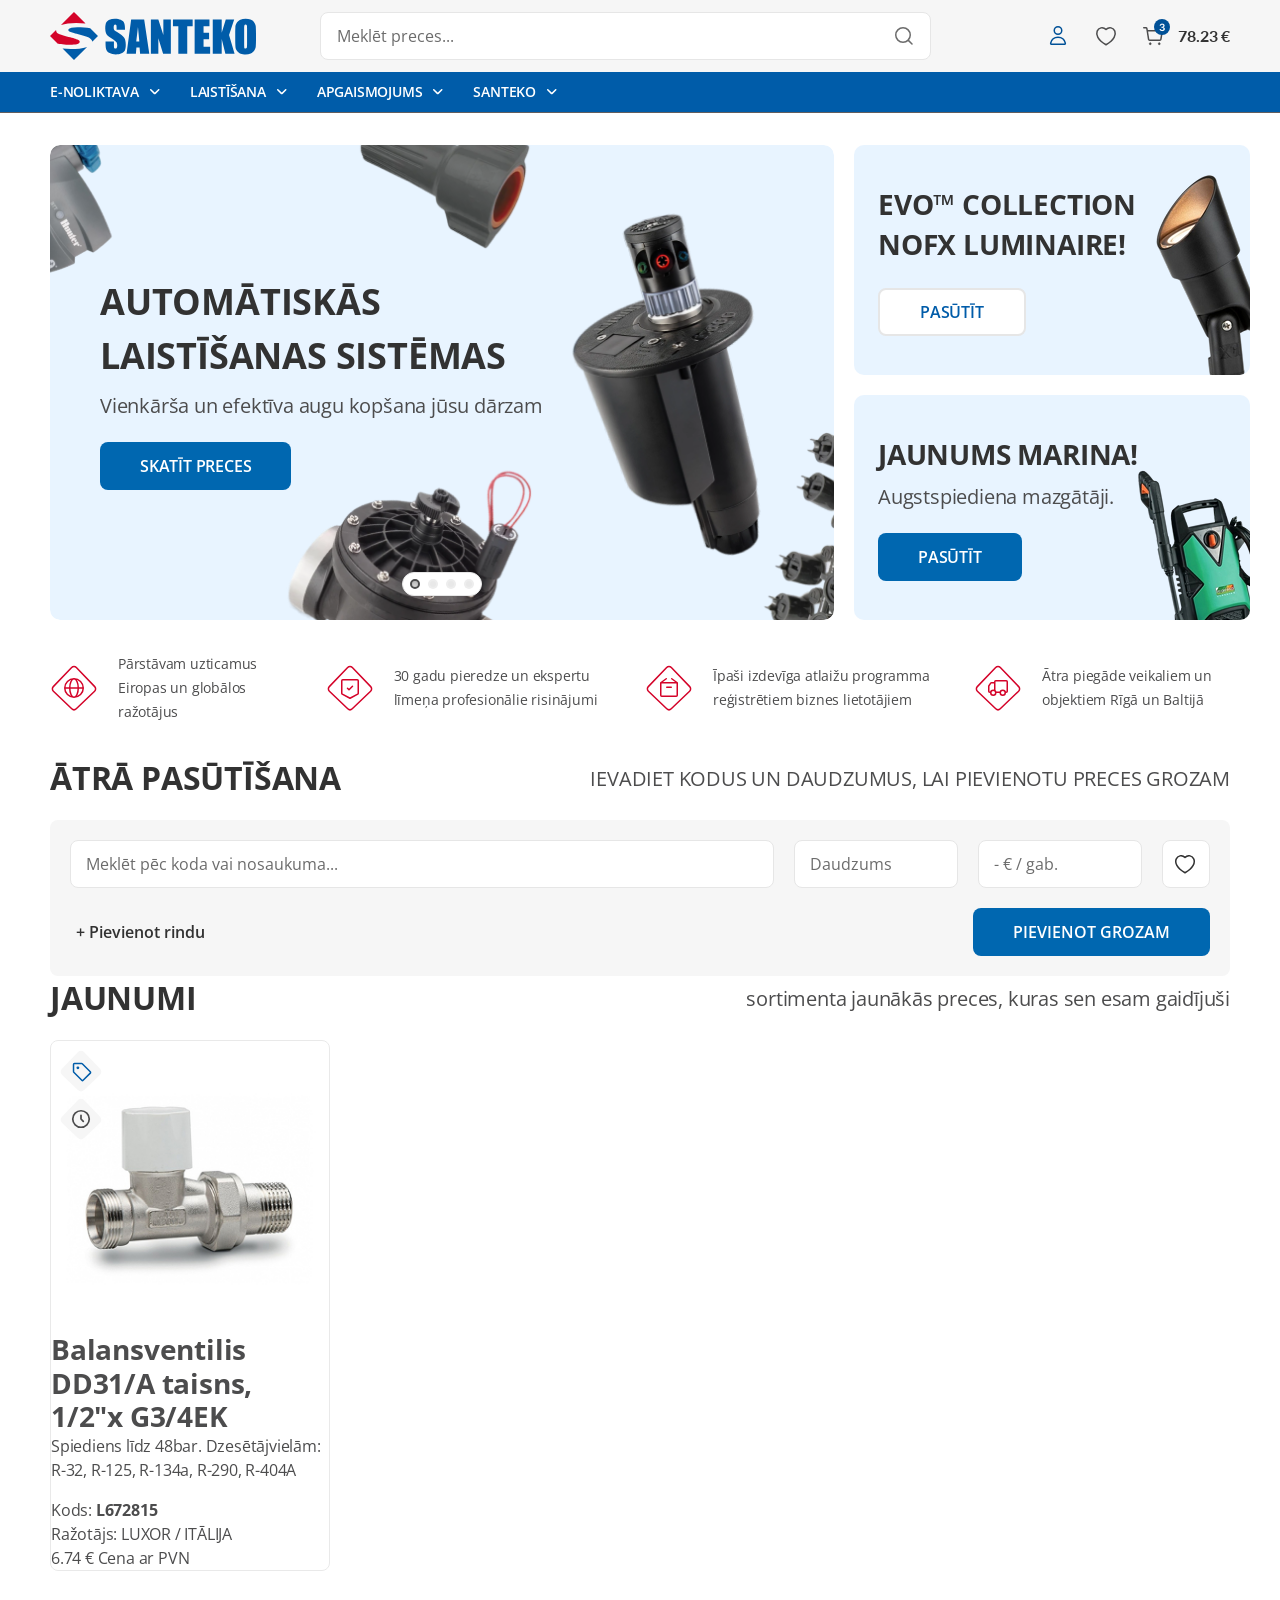
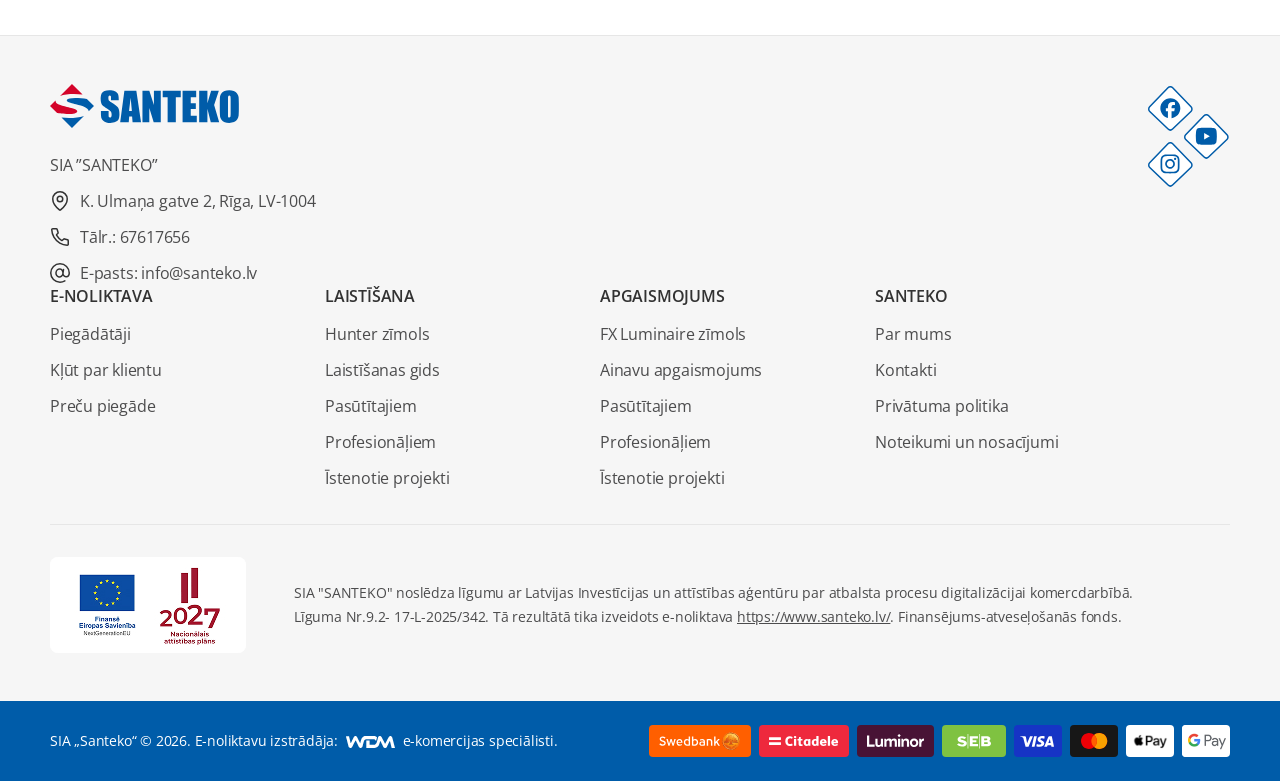
==== commit 040e1600: "Refactor code structure for improved readability and maintainability" ====
--- a/index.html
+++ b/index.html
@@ -152,12 +152,196 @@
                 </div>
             </nav> 
         </header>     
-        
+
         <main id="main" class="site-main" role="main"> 
-            <br>
-            <br>
-            <br>
-            <br>
+            <section class="home-hero">
+                <div class="container">
+                    <div class="home-hero__banners">
+                        <div class="home-hero__banners-left-side">
+                            <div class="swiper">
+                                <div class="swiper-wrapper">
+                                    <div class="swiper-slide">
+                                        <div class="home-hero__banner home-hero__banner--large" style="background:#e8f4ff url('assets/images/home-hero__banner--large-img-1.png') center center / cover no-repeat;">
+                                            <div class="home-hero__banner-text">
+                                                <h2 class="home-hero__banner-heading fz-36">Automātiskās laistīšanas sistēmas</h2>
+                                                <p>Vienkārša un efektīva augu kopšana jūsu dārzam</p>
+
+                                                <a href="#" class="btn btn-primary">Skatīt preces</a>
+                                            </div>
+                                        </div>                                        
+                                    </div>
+
+                                    <div class="swiper-slide">
+                                        <div class="home-hero__banner home-hero__banner--large" style="background:#e8f4ff url('assets/images/home-hero__banner--large-img-1.png') center center / cover no-repeat;">
+                                            <div class="home-hero__banner-text">
+                                                <h2 class="home-hero__banner-heading fz-36">Automātiskās laistīšanas sistēmas 2</h2>
+                                                <p>Vienkārša un efektīva augu kopšana jūsu dārzam</p>
+
+                                                <a href="#" class="btn btn-primary">Skatīt preces</a>
+                                            </div>
+                                        </div>                                        
+                                    </div>
+
+                                    <div class="swiper-slide">
+                                        <div class="home-hero__banner home-hero__banner--large" style="background:#e8f4ff url('assets/images/home-hero__banner--large-img-1.png') center center / cover no-repeat;">
+                                            <div class="home-hero__banner-text">
+                                                <h2 class="home-hero__banner-heading fz-36">Automātiskās laistīšanas sistēmas</h2>
+                                                <p>Vienkārša un efektīva augu kopšana jūsu dārzam</p>
+
+                                                <a href="#" class="btn btn-primary">Skatīt preces</a>
+                                            </div>
+                                        </div>                                        
+                                    </div>
+
+                                    <div class="swiper-slide">
+                                        <div class="home-hero__banner home-hero__banner--large" style="background:#e8f4ff url('assets/images/home-hero__banner--large-img-1.png') center center / cover no-repeat;">
+                                            <div class="home-hero__banner-text">
+                                                <h2 class="home-hero__banner-heading fz-36">Automātiskās laistīšanas sistēmas</h2>
+                                                <p>Vienkārša un efektīva augu kopšana jūsu dārzam</p>
+
+                                                <a href="#" class="btn btn-primary">Skatīt preces</a>
+                                            </div>
+                                        </div>                                        
+                                    </div>
+                                </div>
+
+                                <div class="swiper-pagination"></div>
+                            </div>
+                        </div>
+
+                        <div class="home-hero__banners-right-side">
+                            <div class="home-hero__banner home-hero__banner--small" style="background:#e8f4ff url('assets/images/home-hero__banner--small-img-1.png') right bottom no-repeat;">
+                                <div class="home-hero__banner-text">
+                                    <h2 class="home-hero__banner-heading">EVO™ collection noFX Luminaire!</h2>
+                                    <a href="#" class="btn btn-secondary">Pasūtīt</a>
+                                </div>
+                            </div>
+
+                            <div class="home-hero__banner home-hero__banner--small" style="background:#e8f4ff url('assets/images/home-hero__banner--small-img-2.png') right bottom no-repeat;">
+                                <div class="home-hero__banner-text">
+                                    <h2 class="home-hero__banner-heading">Jaunums Marina!</h2>
+                                    <p>Augstspiediena mazgātāji.</p>
+
+                                    <a href="#" class="btn btn-primary">Pasūtīt</a>
+                                </div>
+                            </div>
+                        </div>
+                    </div>
+
+                    <div class="benefits-bar">
+                        <div class="benefits-bar__grid">
+                            <div class="benefits-bar__item">
+                                <div class="benefits-bar__item-icon">
+                                    <img src="assets/images/icons/benefits-bar-icon-1.svg" alt="">
+                                </div>
+
+                                <h3 class="benefits-bar__item-text">Pārstāvam uzticamus Eiropas un globālos ražotājus</h3>
+                            </div>
+
+                            <div class="benefits-bar__item">
+                                <div class="benefits-bar__item-icon">
+                                    <img src="assets/images/icons/benefits-bar-icon-2.svg" alt="">
+                                </div>
+
+                                <h3 class="benefits-bar__item-text">30 gadu pieredze un ekspertu līmeņa profesionālie risinājumi</h3>
+                            </div>
+
+                            <div class="benefits-bar__item">
+                                <div class="benefits-bar__item-icon">
+                                    <img src="assets/images/icons/benefits-bar-icon-3.svg" alt="">
+                                </div>
+
+                                <h3 class="benefits-bar__item-text">Īpaši izdevīga atlaižu programma reģistrētiem biznes lietotājiem</h3>
+                            </div>
+
+                            <div class="benefits-bar__item">
+                                <div class="benefits-bar__item-icon">
+                                    <img src="assets/images/icons/benefits-bar-icon-4.svg" alt="">
+                                </div>
+
+                                <h3 class="benefits-bar__item-text">Ātra piegāde veikaliem un objektiem Rīgā un Baltijā</h3>
+                            </div>
+                        </div>
+                    </div>
+
+                    <div class="quick-order">
+                        <div class="block-heading-holder">
+                            <h2 class="block-heading">ĀTRĀ PASŪTĪŠANA</h2>
+                            <p class="sub-heading m-0">IEVADIET KODUS UN DAUDZUMUS, LAI PIEVIENOTU PRECES GROZAM</p>
+                        </div>
+
+                        <form action="#" class="quick-order__form">
+                            <div class="quick-order__row">
+                                <input class="input-text input-text--search" type="text" placeholder="Meklēt pēc koda vai nosaukuma...">
+                                <input class="input-text input-text--quantity" type="text" placeholder="Daudzums">
+                                <input class="input-text input-text--price" type="text" placeholder="- € / gab.">
+
+                                <button class="quick-order__wishlist" type="button" aria-label="Pievienot vēlmju sarakstam"></button>
+                            </div>
+
+                            <div class="quick-order__actions d-flex align-items-center justify-content-between">
+                                <button class="quick-order__add-row" type="button">+ Pievienot rindu</button>
+                                <button class="quick-order__submit btn btn-primary" type="submit">PIEVIENOT GROZAM</button>
+                            </div>
+                        </form>
+                    </div>
+                </div>
+            </section>
+
+            <section class="home-products">
+                <div class="container">
+                    <div class="products-swiper">
+                        <div class="swiper-holder">
+                            <div class="block-heading-holder">
+                                <h2 class="block-heading">Jaunumi</h2>
+                                <p class="sub-heading m-0">sortimenta jaunākās preces, kuras sen esam gaidījuši</p>
+                            </div>
+
+                            <div class="swiper">
+                                <div class="swiper-wrapper">
+                                    <div class="swiper-slide">
+                                        <div class="product-card">
+                                            <div class="product-card__media">
+                                                <a class="product-card__media-image" href="#">
+                                                    <img src="assets/images/product-card__image-1.jpg" alt="">
+                                                </a>
+
+                                                <div class="product-card__badges">
+                                                    <div class="product-card__badge product-card__badge--promo">
+                                                        <img src="assets/images/icons/product-card__badges-promo-icon.svg" alt="">
+                                                    </div>
+
+                                                    <div class="product-card__badge product-card__badge--delivery">
+                                                        <img src="assets/images/icons/product-card__badges-delivery-icon.svg" alt="">
+                                                    </div>
+                                                </div>
+                                            </div>
+
+                                            <div class="product-card__body">
+                                                <h3 class="product-card__title">
+                                                    <a href="#">Balansventilis DD31/A taisns, 1/2"x G3/4EK</a>
+                                                </h3>
+
+                                                <p class="product-card__description">Spiediens līdz 48bar. Dzesētājvielām: R-32, R-125, R-134a, R-290, R-404A</p>
+
+                                                <ul class="product-card__meta">
+                                                    <li>Kods: <strong>L672815</strong></li>
+                                                    <li>Ražotājs: <a class="product-card__meta-link" href="#">LUXOR / ITĀLIJA</a></li>
+                                                </ul>
+                                            </div>
+
+                                            <div class="product-card__footer">
+                                                <span class="product-card__price">6.74 €</span>
+                                                <span class="product-card__price-info">Cena ar PVN</span>
+                                            </div>
+                                        </div>
+                                    </div>
+                                </div>
+                            </div>
+                        </div>
+                    </div>
+                </div>
+            </section>
         </main>
 
         <footer id="main-footer"> 
@@ -400,7 +584,6 @@
 
                                 <div class="cart-info">
                                     <span class="wc-entities-title">Kompresijas līkums Cu caurulei 10x1/2"M</span>
-
         
                                     <ul class="features">
                                         <li>Kods: <strong>T11041015</strong></li>
--- a/assets/css/style.css
+++ b/assets/css/style.css
@@ -10071,7 +10071,7 @@
 }
 
 body {
-  padding-top: 130px;
+  padding-top: 145px;
 }
 @media screen and (max-width: 1120px) {
   body {
@@ -10228,37 +10228,36 @@
 }
 
 .form-control, .input-text {
-  height: 42px;
+  height: 48px;
   width: 100%;
   padding: 0 15px;
-  background: #F9F9F9;
-  border: 1px solid #C6C6C6;
-  color: #000;
-  font-size: 14px;
+  background: #fff;
+  border: 1px solid #E6E6E6;
+  color: #6C6C6C;
+  font-size: 16px;
   text-transform: none;
   box-shadow: none;
   transition: all 0.3s ease-in-out;
-  border-radius: 35px;
+  border-radius: 8px;
+}
+.form-control:focus, .input-text:focus {
+  border-color: rgb(204.5, 204.5, 204.5);
 }
 .form-control::-webkit-input-placeholder, .input-text::-webkit-input-placeholder {
-  color: rgba(37, 31, 31, 0.7);
+  color: #6C6C6C;
 }
 .form-control::-moz-placeholder, .input-text::-moz-placeholder {
-  color: rgba(37, 31, 31, 0.7);
+  color: #6C6C6C;
 }
 .form-control:-ms-input-placeholder, .input-text:-ms-input-placeholder {
-  color: rgba(37, 31, 31, 0.7);
+  color: #6C6C6C;
 }
 .form-control:-moz-placeholder, .input-text:-moz-placeholder {
-  color: rgba(37, 31, 31, 0.7);
+  color: #6C6C6C;
 }
 .form-control.error, .input-text.error {
   background: #EB5757;
   color: #EB5757;
-}
-.form-control:focus, .input-text:focus {
-  color: #C0080B;
-  border-color: #C0080B !important;
 }
 
 textarea.form-control,
@@ -10424,6 +10423,7 @@
   color: transparent;
   outline: none;
   text-transform: uppercase;
+  transition: all 0.3s ease-in-out;
   box-shadow: none;
 }
 .btn:hover, .btn:active {
@@ -10495,29 +10495,28 @@
 }
 
 .block-heading, .section-heading {
-  margin: 0 0 30px 0;
-  line-height: 1.2;
+  margin: 0 0 20px 0;
+  line-height: 44px;
   font-weight: 700;
-  font-size: 28px;
+  font-size: 32px;
   text-align: center;
-}
-.block-heading span, .section-heading span {
-  display: block;
+  text-transform: uppercase;
 }
 
 .block-heading-holder, .section-heading-holder, .page-heading-holder {
   display: flex;
-  flex-direction: column;
   align-items: center;
-  gap: 12px 0;
-  margin: 0 0 25px 0;
+  justify-content: space-between;
+  gap: 0 30px;
+  margin: 0 0 20px 0;
 }
 .block-heading-holder .block-heading, .block-heading-holder .section-heading, .block-heading-holder .page-heading, .section-heading-holder .block-heading, .section-heading-holder .section-heading, .section-heading-holder .page-heading, .page-heading-holder .block-heading, .page-heading-holder .section-heading, .page-heading-holder .page-heading {
   margin: 0;
 }
 .block-heading-holder .sub-heading, .section-heading-holder .sub-heading, .page-heading-holder .sub-heading {
   margin: 0;
-  color: #6B6D63;
+  font-size: 20px;
+  color: #4C4C4D;
 }
 .block-heading-holder .rating, .section-heading-holder .rating, .page-heading-holder .rating {
   width: 141px;
@@ -10569,22 +10568,32 @@
 
 .swiper-pagination {
   position: static;
-  display: flex;
+  display: inline-flex;
   align-items: center;
   justify-content: center;
-  gap: 0 10px;
-  margin: 30px 0 0 0;
+  gap: 0 8px;
+  width: auto !important;
+  margin: 32px 0 0 0;
+  height: 24px;
+  padding: 0 7px;
+  background-color: #fff;
+  border: 1px solid #E6E6E6;
+  border-radius: 99px;
 }
 .swiper-pagination-bullet {
-  width: 11px;
-  height: 11px;
+  width: 10px;
+  height: 10px;
   margin: 0 !important;
-  background-color: #938f90;
+  padding: 0;
+  background: rgba(32, 32, 31, 0.1);
+  border: 2px solid rgba(255, 255, 255, 0.24);
   opacity: 1;
   transition: all 0.3s ease-in-out;
+  border-radius: 50%;
 }
 .swiper-pagination-bullet-active, .swiper-pagination-bullet:hover {
-  background-color: #251f1f;
+  border-color: #4C4C4D;
+  box-shadow: 0px 2px 4px 0px rgba(0, 0, 0, 0.24) inset;
 }
 
 .nav-tabs {
@@ -10992,6 +11001,74 @@
 }
 
 /* Sections  */
+.home-hero__banners {
+  display: flex;
+  gap: 20px;
+}
+.home-hero__banners-left-side {
+  width: calc(100% - 396px);
+  border-radius: 10px;
+}
+.home-hero__banners-right-side {
+  display: flex;
+  flex-direction: column;
+  gap: 20px 0;
+  flex-shrink: 0;
+  width: 396px;
+}
+.home-hero__banner {
+  display: flex;
+  align-items: center;
+  background-color: #e8f4ff;
+  font-size: 20px;
+  border-radius: 10px;
+}
+.home-hero__banner--large {
+  height: 100%;
+  padding: 50px;
+}
+.home-hero__banner--large .home-hero__banner-text {
+  max-width: 67%;
+}
+.home-hero__banner--small {
+  flex-grow: 1;
+  padding: 39px 24px;
+  padding-right: 100px;
+}
+.home-hero__banner-heading {
+  margin: 0 0 11px 0;
+  line-height: 40px;
+  font-size: 28px;
+  text-transform: uppercase;
+}
+.home-hero__banner-heading.fz-36 {
+  line-height: 54px;
+  font-size: 36px;
+}
+.home-hero__banner:not(:has(p)) .home-hero__banner-heading {
+  margin: 0;
+}
+.home-hero__banner p {
+  margin: 0;
+}
+.home-hero__banner .btn {
+  margin-top: 24px;
+}
+.home-hero .swiper {
+  height: 100%;
+  border-radius: 10px;
+}
+.home-hero .swiper .swiper-pagination {
+  position: absolute;
+  left: 50%;
+  bottom: 24px;
+  margin: 0;
+  transform: translateX(-50%);
+}
+.home-hero .swiper .swiper-wrapper {
+  border-radius: 10px;
+}
+
 /* Blocks */
 .site-header {
   position: fixed;
@@ -11981,6 +12058,109 @@
   }
 }
 
+.benefits-bar {
+  padding: 32px 0;
+}
+.benefits-bar__grid {
+  display: flex;
+  grid-template-columns: repeat(4, minmax(0, 1fr));
+  gap: 20px;
+}
+.benefits-bar__item {
+  display: flex;
+  align-items: center;
+  gap: 20px;
+}
+.benefits-bar__item-icon {
+  display: flex;
+  align-items: center;
+  flex-shrink: 0;
+  width: 48px;
+}
+.benefits-bar__item-text {
+  line-height: 24px;
+  font-size: 14px;
+  font-weight: 400;
+  color: #4C4C4D;
+}
+
+.quick-order__form {
+  display: flex;
+  flex-direction: column;
+  gap: 10px 0;
+  padding: 20px;
+  background-color: #F6F6F6;
+  border-radius: 8px;
+}
+.quick-order__row {
+  display: flex;
+  gap: 0 20px;
+}
+.quick-order__row .input-text--search {
+  width: 61.77%;
+  flex-shrink: 0;
+}
+.quick-order__wishlist, .quick-order__remove-row {
+  flex-shrink: 0;
+  width: 48px;
+  height: 48px;
+  padding: 0;
+  background: #fff url("../images/icons/heart-icon.svg") center center no-repeat;
+  border: 1px solid #E6E6E6;
+  border-radius: 8px;
+  transition: all 0.3s ease-in-out;
+}
+.quick-order__wishlist:hover, .quick-order__remove-row:hover {
+  background-color: #F6F6F6;
+}
+.quick-order__add-row {
+  border: 0;
+  background: none;
+  font-weight: 600;
+  color: #323232;
+  transition: all 0.3s ease-in-out;
+}
+.quick-order__add-row:hover {
+  color: #005CA9;
+}
+.quick-order__remove-row {
+  background-image: url(../images/icons/quick-order-remove-icon.svg);
+  background-position: center;
+  background-repeat: no-repeat;
+}
+.quick-order__actions {
+  padding: 10px 0 0 0;
+}
+
+.product-card {
+  border: 1px solid #E9E9E9;
+  border-radius: 8px;
+}
+.product-card__media {
+  position: relative;
+  border-radius: 8px 8px 0 0;
+}
+.product-card__media-image {
+  display: flex;
+  align-items: center;
+  justify-content: center;
+  width: 100%;
+  height: 292px;
+  border-radius: 8px 8px 0 0;
+}
+.product-card__media-image img {
+  border-radius: 8px 8px 0 0;
+}
+.product-card__badges {
+  position: absolute;
+  top: 8px;
+  left: 8px;
+  display: flex;
+  flex-direction: column;
+  gap: 4px;
+  pointer-events: none;
+}
+
 .post-item {
   display: flex;
   flex-direction: column;
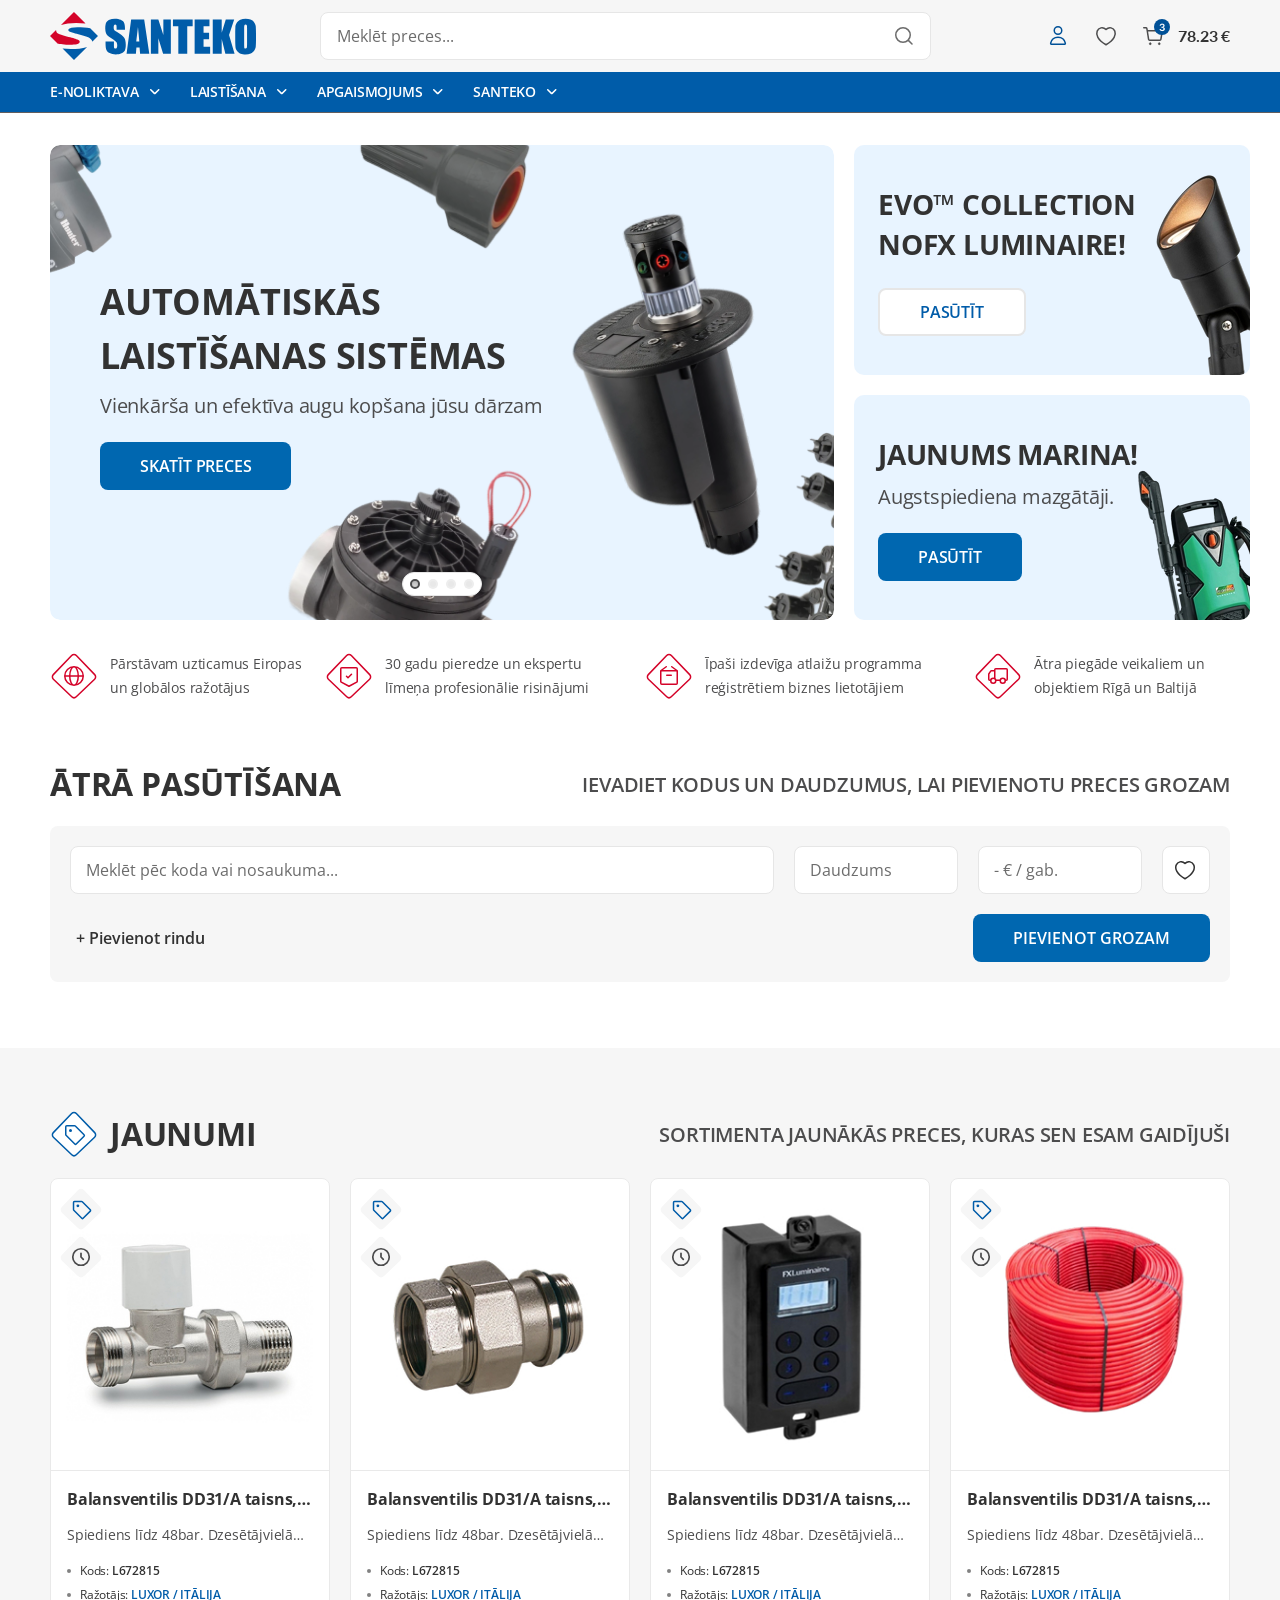
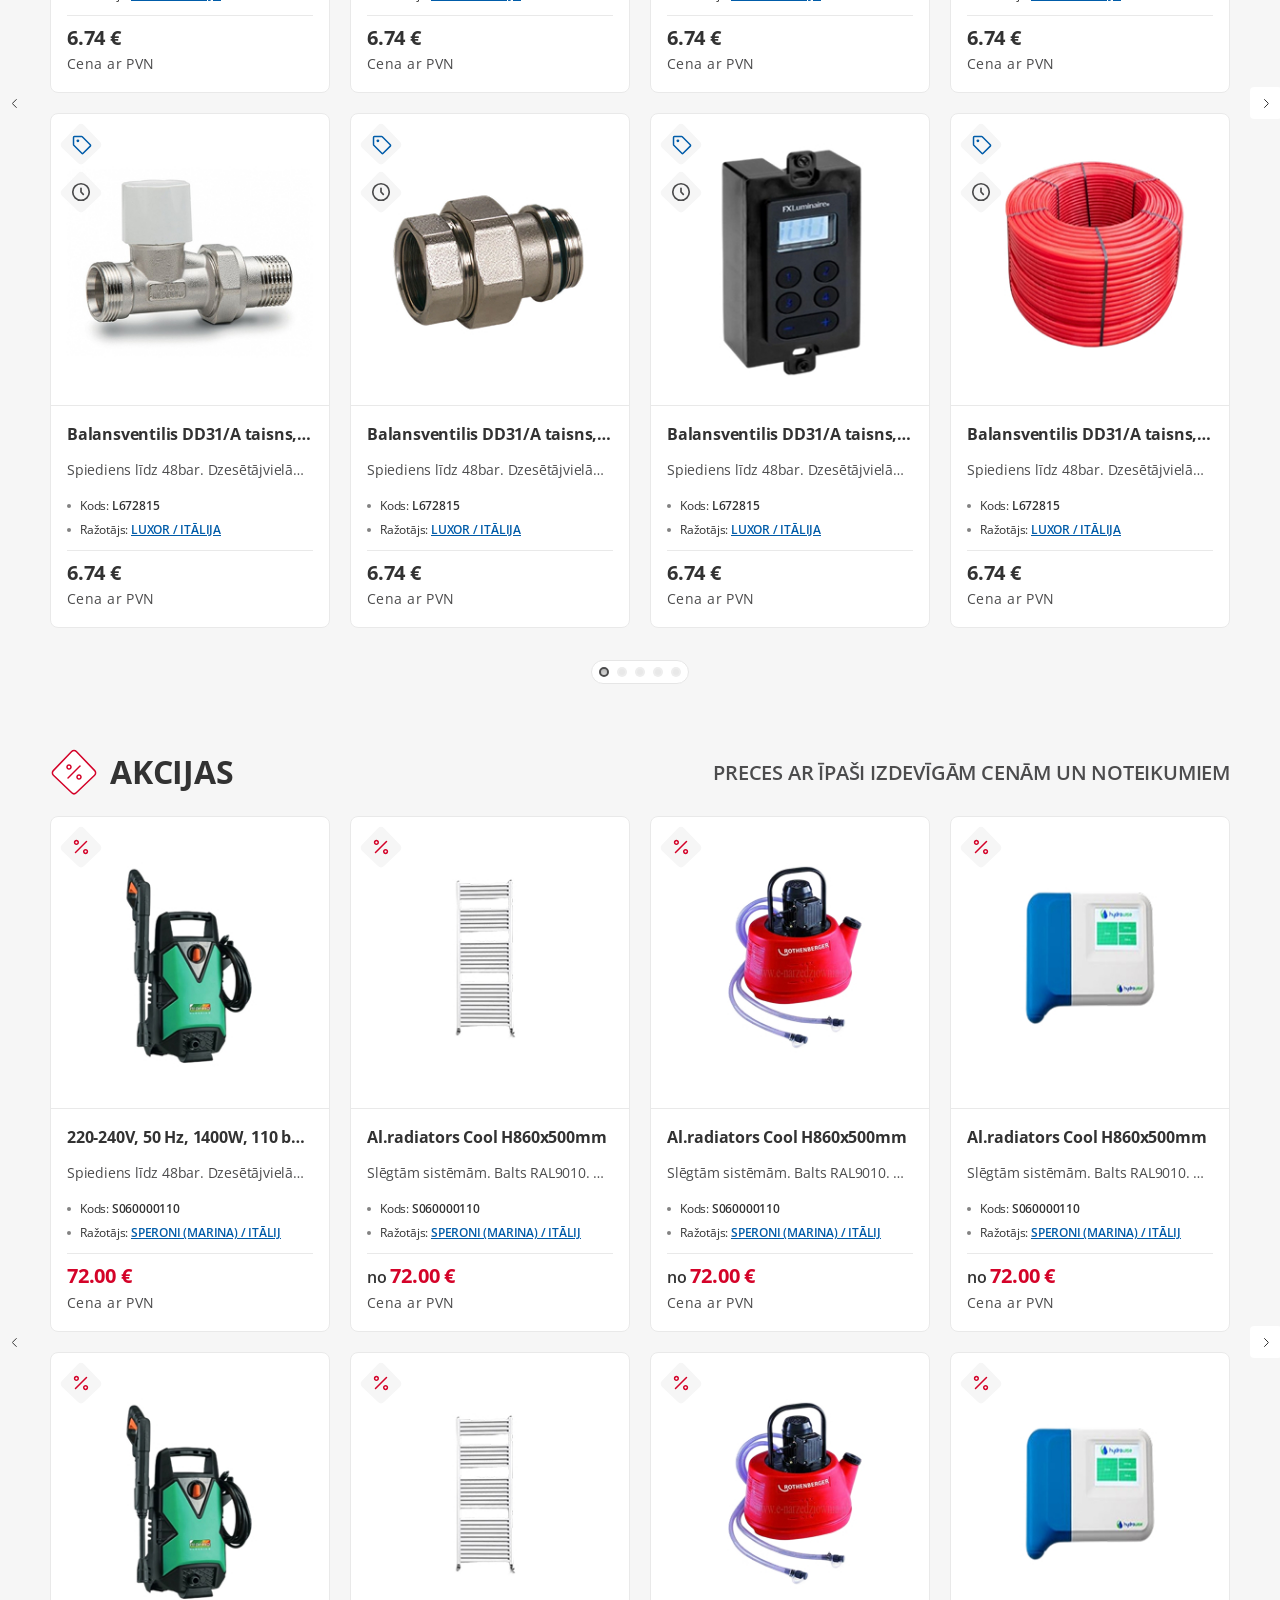
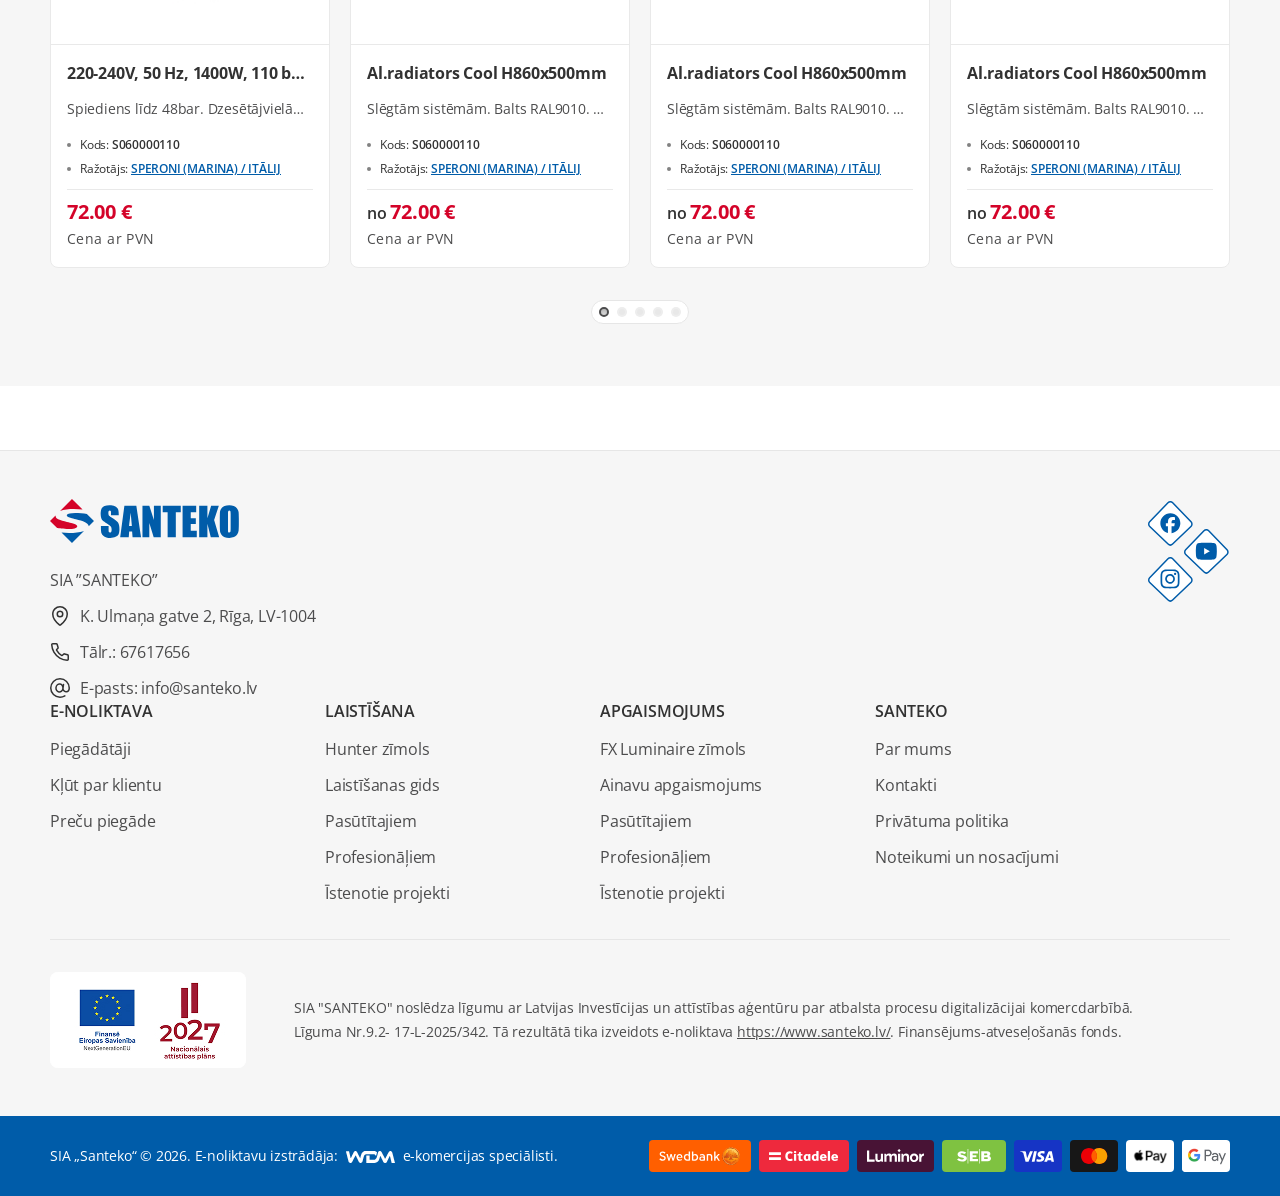
==== commit da9cb7fe: "Refactor code structure for improved readability and maintainability" ====
--- a/index.html
+++ b/index.html
@@ -290,13 +290,17 @@
 
             <section class="home-products">
                 <div class="container">
-                    <div class="products-swiper">
+                    <div class="products-swiper products-swiper--news">
+                        <div class="block-heading-holder">
+                            <h2 class="block-heading">
+                                <img src="assets/images/icons/products-swiper__heading-icon-1.svg" alt="">
+                                <span>Jaunumi</span>
+                            </h2>
+                            
+                            <p class="sub-heading m-0">sortimenta jaunākās preces, kuras sen esam gaidījuši</p>
+                        </div>
+                        
                         <div class="swiper-holder">
-                            <div class="block-heading-holder">
-                                <h2 class="block-heading">Jaunumi</h2>
-                                <p class="sub-heading m-0">sortimenta jaunākās preces, kuras sen esam gaidījuši</p>
-                            </div>
-
                             <div class="swiper">
                                 <div class="swiper-wrapper">
                                     <div class="swiper-slide">
@@ -328,16 +332,1215 @@
                                                     <li>Kods: <strong>L672815</strong></li>
                                                     <li>Ražotājs: <a class="product-card__meta-link" href="#">LUXOR / ITĀLIJA</a></li>
                                                 </ul>
-                                            </div>
-
-                                            <div class="product-card__footer">
-                                                <span class="product-card__price">6.74 €</span>
-                                                <span class="product-card__price-info">Cena ar PVN</span>
+
+                                                <div class="product-card__price-holder">
+                                                    <span class="product-card__price">6.74 €</span>
+                                                    <span class="product-card__price-info">Cena ar PVN</span>
+                                                </div>
+                                            </div>
+                                        </div>
+                                    </div>
+
+                                    <div class="swiper-slide">
+                                        <div class="product-card">
+                                            <div class="product-card__media">
+                                                <a class="product-card__media-image" href="#">
+                                                    <img src="assets/images/product-card__image-2.jpg" alt="">
+                                                </a>
+
+                                                <div class="product-card__badges">
+                                                    <div class="product-card__badge product-card__badge--promo">
+                                                        <img src="assets/images/icons/product-card__badges-promo-icon.svg" alt="">
+                                                    </div>
+
+                                                    <div class="product-card__badge product-card__badge--delivery">
+                                                        <img src="assets/images/icons/product-card__badges-delivery-icon.svg" alt="">
+                                                    </div>
+                                                </div>
+                                            </div>
+
+                                            <div class="product-card__body">
+                                                <h3 class="product-card__title">
+                                                    <a href="#">Balansventilis DD31/A taisns, 1/2"x G3/4EK</a>
+                                                </h3>
+
+                                                <p class="product-card__description">Spiediens līdz 48bar. Dzesētājvielām: R-32, R-125, R-134a, R-290, R-404A</p>
+
+                                                <ul class="product-card__meta">
+                                                    <li>Kods: <strong>L672815</strong></li>
+                                                    <li>Ražotājs: <a class="product-card__meta-link" href="#">LUXOR / ITĀLIJA</a></li>
+                                                </ul>
+
+                                                <div class="product-card__price-holder">
+                                                    <span class="product-card__price">6.74 €</span>
+                                                    <span class="product-card__price-info">Cena ar PVN</span>
+                                                </div>
+                                            </div>
+                                        </div>
+                                    </div>
+
+                                    <div class="swiper-slide">
+                                        <div class="product-card">
+                                            <div class="product-card__media">
+                                                <a class="product-card__media-image" href="#">
+                                                    <img src="assets/images/product-card__image-3.jpg" alt="">
+                                                </a>
+
+                                                <div class="product-card__badges">
+                                                    <div class="product-card__badge product-card__badge--promo">
+                                                        <img src="assets/images/icons/product-card__badges-promo-icon.svg" alt="">
+                                                    </div>
+
+                                                    <div class="product-card__badge product-card__badge--delivery">
+                                                        <img src="assets/images/icons/product-card__badges-delivery-icon.svg" alt="">
+                                                    </div>
+                                                </div>
+                                            </div>
+
+                                            <div class="product-card__body">
+                                                <h3 class="product-card__title">
+                                                    <a href="#">Balansventilis DD31/A taisns, 1/2"x G3/4EK</a>
+                                                </h3>
+
+                                                <p class="product-card__description">Spiediens līdz 48bar. Dzesētājvielām: R-32, R-125, R-134a, R-290, R-404A</p>
+
+                                                <ul class="product-card__meta">
+                                                    <li>Kods: <strong>L672815</strong></li>
+                                                    <li>Ražotājs: <a class="product-card__meta-link" href="#">LUXOR / ITĀLIJA</a></li>
+                                                </ul>
+
+                                                <div class="product-card__price-holder">
+                                                    <span class="product-card__price">6.74 €</span>
+                                                    <span class="product-card__price-info">Cena ar PVN</span>
+                                                </div>
+                                            </div>
+                                        </div>
+                                    </div>
+
+                                    <div class="swiper-slide">
+                                        <div class="product-card">
+                                            <div class="product-card__media">
+                                                <a class="product-card__media-image" href="#">
+                                                    <img src="assets/images/product-card__image-4.jpg" alt="">
+                                                </a>
+
+                                                <div class="product-card__badges">
+                                                    <div class="product-card__badge product-card__badge--promo">
+                                                        <img src="assets/images/icons/product-card__badges-promo-icon.svg" alt="">
+                                                    </div>
+
+                                                    <div class="product-card__badge product-card__badge--delivery">
+                                                        <img src="assets/images/icons/product-card__badges-delivery-icon.svg" alt="">
+                                                    </div>
+                                                </div>
+                                            </div>
+
+                                            <div class="product-card__body">
+                                                <h3 class="product-card__title">
+                                                    <a href="#">Balansventilis DD31/A taisns, 1/2"x G3/4EK</a>
+                                                </h3>
+
+                                                <p class="product-card__description">Spiediens līdz 48bar. Dzesētājvielām: R-32, R-125, R-134a, R-290, R-404A</p>
+
+                                                <ul class="product-card__meta">
+                                                    <li>Kods: <strong>L672815</strong></li>
+                                                    <li>Ražotājs: <a class="product-card__meta-link" href="#">LUXOR / ITĀLIJA</a></li>
+                                                </ul>
+
+                                                <div class="product-card__price-holder">
+                                                    <span class="product-card__price">6.74 €</span>
+                                                    <span class="product-card__price-info">Cena ar PVN</span>
+                                                </div>
+                                            </div>
+                                        </div>
+                                    </div>
+
+                                    <div class="swiper-slide">
+                                        <div class="product-card">
+                                            <div class="product-card__media">
+                                                <a class="product-card__media-image" href="#">
+                                                    <img src="assets/images/product-card__image-5.jpg" alt="">
+                                                </a>
+
+                                                <div class="product-card__badges">
+                                                    <div class="product-card__badge product-card__badge--promo">
+                                                        <img src="assets/images/icons/product-card__badges-promo-icon.svg" alt="">
+                                                    </div>
+
+                                                    <div class="product-card__badge product-card__badge--delivery">
+                                                        <img src="assets/images/icons/product-card__badges-delivery-icon.svg" alt="">
+                                                    </div>
+                                                </div>
+                                            </div>
+
+                                            <div class="product-card__body">
+                                                <h3 class="product-card__title">
+                                                    <a href="#">Balansventilis DD31/A taisns, 1/2"x G3/4EK</a>
+                                                </h3>
+
+                                                <p class="product-card__description">Spiediens līdz 48bar. Dzesētājvielām: R-32, R-125, R-134a, R-290, R-404A</p>
+
+                                                <ul class="product-card__meta">
+                                                    <li>Kods: <strong>L672815</strong></li>
+                                                    <li>Ražotājs: <a class="product-card__meta-link" href="#">LUXOR / ITĀLIJA</a></li>
+                                                </ul>
+
+                                                <div class="product-card__price-holder">
+                                                    <span class="product-card__price">6.74 €</span>
+                                                    <span class="product-card__price-info">Cena ar PVN</span>
+                                                </div>
+                                            </div>
+                                        </div>
+                                    </div>
+
+                                    <div class="swiper-slide">
+                                        <div class="product-card">
+                                            <div class="product-card__media">
+                                                <a class="product-card__media-image" href="#">
+                                                    <img src="assets/images/product-card__image-6.jpg" alt="">
+                                                </a>
+
+                                                <div class="product-card__badges">
+                                                    <div class="product-card__badge product-card__badge--promo">
+                                                        <img src="assets/images/icons/product-card__badges-promo-icon.svg" alt="">
+                                                    </div>
+
+                                                    <div class="product-card__badge product-card__badge--delivery">
+                                                        <img src="assets/images/icons/product-card__badges-delivery-icon.svg" alt="">
+                                                    </div>
+                                                </div>
+                                            </div>
+
+                                            <div class="product-card__body">
+                                                <h3 class="product-card__title">
+                                                    <a href="#">Balansventilis DD31/A taisns, 1/2"x G3/4EK</a>
+                                                </h3>
+
+                                                <p class="product-card__description">Spiediens līdz 48bar. Dzesētājvielām: R-32, R-125, R-134a, R-290, R-404A</p>
+
+                                                <ul class="product-card__meta">
+                                                    <li>Kods: <strong>L672815</strong></li>
+                                                    <li>Ražotājs: <a class="product-card__meta-link" href="#">LUXOR / ITĀLIJA</a></li>
+                                                </ul>
+
+                                                <div class="product-card__price-holder">
+                                                    <span class="product-card__price">6.74 €</span>
+                                                    <span class="product-card__price-info">Cena ar PVN</span>
+                                                </div>
+                                            </div>
+                                        </div>
+                                    </div>
+
+                                    <div class="swiper-slide">
+                                        <div class="product-card">
+                                            <div class="product-card__media">
+                                                <a class="product-card__media-image" href="#">
+                                                    <img src="assets/images/product-card__image-7.jpg" alt="">
+                                                </a>
+
+                                                <div class="product-card__badges">
+                                                    <div class="product-card__badge product-card__badge--promo">
+                                                        <img src="assets/images/icons/product-card__badges-promo-icon.svg" alt="">
+                                                    </div>
+
+                                                    <div class="product-card__badge product-card__badge--delivery">
+                                                        <img src="assets/images/icons/product-card__badges-delivery-icon.svg" alt="">
+                                                    </div>
+                                                </div>
+                                            </div>
+
+                                            <div class="product-card__body">
+                                                <h3 class="product-card__title">
+                                                    <a href="#">Balansventilis DD31/A taisns, 1/2"x G3/4EK</a>
+                                                </h3>
+
+                                                <p class="product-card__description">Spiediens līdz 48bar. Dzesētājvielām: R-32, R-125, R-134a, R-290, R-404A</p>
+
+                                                <ul class="product-card__meta">
+                                                    <li>Kods: <strong>L672815</strong></li>
+                                                    <li>Ražotājs: <a class="product-card__meta-link" href="#">LUXOR / ITĀLIJA</a></li>
+                                                </ul>
+
+                                                <div class="product-card__price-holder">
+                                                    <span class="product-card__price">6.74 €</span>
+                                                    <span class="product-card__price-info">Cena ar PVN</span>
+                                                </div>
+                                            </div>
+                                        </div>
+                                    </div>
+
+                                    <div class="swiper-slide">
+                                        <div class="product-card">
+                                            <div class="product-card__media">
+                                                <a class="product-card__media-image" href="#">
+                                                    <img src="assets/images/product-card__image-8.jpg" alt="">
+                                                </a>
+
+                                                <div class="product-card__badges">
+                                                    <div class="product-card__badge product-card__badge--promo">
+                                                        <img src="assets/images/icons/product-card__badges-promo-icon.svg" alt="">
+                                                    </div>
+
+                                                    <div class="product-card__badge product-card__badge--delivery">
+                                                        <img src="assets/images/icons/product-card__badges-delivery-icon.svg" alt="">
+                                                    </div>
+                                                </div>
+                                            </div>
+
+                                            <div class="product-card__body">
+                                                <h3 class="product-card__title">
+                                                    <a href="#">Balansventilis DD31/A taisns, 1/2"x G3/4EK</a>
+                                                </h3>
+
+                                                <p class="product-card__description">Spiediens līdz 48bar. Dzesētājvielām: R-32, R-125, R-134a, R-290, R-404A</p>
+
+                                                <ul class="product-card__meta">
+                                                    <li>Kods: <strong>L672815</strong></li>
+                                                    <li>Ražotājs: <a class="product-card__meta-link" href="#">LUXOR / ITĀLIJA</a></li>
+                                                </ul>
+
+                                                <div class="product-card__price-holder">
+                                                    <span class="product-card__price">6.74 €</span>
+                                                    <span class="product-card__price-info">Cena ar PVN</span>
+                                                </div>
+                                            </div>
+                                        </div>
+                                    </div>
+
+                                    <div class="swiper-slide">
+                                        <div class="product-card">
+                                            <div class="product-card__media">
+                                                <a class="product-card__media-image" href="#">
+                                                    <img src="assets/images/product-card__image-1.jpg" alt="">
+                                                </a>
+
+                                                <div class="product-card__badges">
+                                                    <div class="product-card__badge product-card__badge--promo">
+                                                        <img src="assets/images/icons/product-card__badges-promo-icon.svg" alt="">
+                                                    </div>
+
+                                                    <div class="product-card__badge product-card__badge--delivery">
+                                                        <img src="assets/images/icons/product-card__badges-delivery-icon.svg" alt="">
+                                                    </div>
+                                                </div>
+                                            </div>
+
+                                            <div class="product-card__body">
+                                                <h3 class="product-card__title">
+                                                    <a href="#">Balansventilis DD31/A taisns, 1/2"x G3/4EK</a>
+                                                </h3>
+
+                                                <p class="product-card__description">Spiediens līdz 48bar. Dzesētājvielām: R-32, R-125, R-134a, R-290, R-404A</p>
+
+                                                <ul class="product-card__meta">
+                                                    <li>Kods: <strong>L672815</strong></li>
+                                                    <li>Ražotājs: <a class="product-card__meta-link" href="#">LUXOR / ITĀLIJA</a></li>
+                                                </ul>
+
+                                                <div class="product-card__price-holder">
+                                                    <span class="product-card__price">6.74 €</span>
+                                                    <span class="product-card__price-info">Cena ar PVN</span>
+                                                </div>
+                                            </div>
+                                        </div>
+                                    </div>
+
+                                    <div class="swiper-slide">
+                                        <div class="product-card">
+                                            <div class="product-card__media">
+                                                <a class="product-card__media-image" href="#">
+                                                    <img src="assets/images/product-card__image-2.jpg" alt="">
+                                                </a>
+
+                                                <div class="product-card__badges">
+                                                    <div class="product-card__badge product-card__badge--promo">
+                                                        <img src="assets/images/icons/product-card__badges-promo-icon.svg" alt="">
+                                                    </div>
+
+                                                    <div class="product-card__badge product-card__badge--delivery">
+                                                        <img src="assets/images/icons/product-card__badges-delivery-icon.svg" alt="">
+                                                    </div>
+                                                </div>
+                                            </div>
+
+                                            <div class="product-card__body">
+                                                <h3 class="product-card__title">
+                                                    <a href="#">Balansventilis DD31/A taisns, 1/2"x G3/4EK</a>
+                                                </h3>
+
+                                                <p class="product-card__description">Spiediens līdz 48bar. Dzesētājvielām: R-32, R-125, R-134a, R-290, R-404A</p>
+
+                                                <ul class="product-card__meta">
+                                                    <li>Kods: <strong>L672815</strong></li>
+                                                    <li>Ražotājs: <a class="product-card__meta-link" href="#">LUXOR / ITĀLIJA</a></li>
+                                                </ul>
+
+                                                <div class="product-card__price-holder">
+                                                    <span class="product-card__price">6.74 €</span>
+                                                    <span class="product-card__price-info">Cena ar PVN</span>
+                                                </div>
+                                            </div>
+                                        </div>
+                                    </div>
+
+                                    <div class="swiper-slide">
+                                        <div class="product-card">
+                                            <div class="product-card__media">
+                                                <a class="product-card__media-image" href="#">
+                                                    <img src="assets/images/product-card__image-3.jpg" alt="">
+                                                </a>
+
+                                                <div class="product-card__badges">
+                                                    <div class="product-card__badge product-card__badge--promo">
+                                                        <img src="assets/images/icons/product-card__badges-promo-icon.svg" alt="">
+                                                    </div>
+
+                                                    <div class="product-card__badge product-card__badge--delivery">
+                                                        <img src="assets/images/icons/product-card__badges-delivery-icon.svg" alt="">
+                                                    </div>
+                                                </div>
+                                            </div>
+
+                                            <div class="product-card__body">
+                                                <h3 class="product-card__title">
+                                                    <a href="#">Balansventilis DD31/A taisns, 1/2"x G3/4EK</a>
+                                                </h3>
+
+                                                <p class="product-card__description">Spiediens līdz 48bar. Dzesētājvielām: R-32, R-125, R-134a, R-290, R-404A</p>
+
+                                                <ul class="product-card__meta">
+                                                    <li>Kods: <strong>L672815</strong></li>
+                                                    <li>Ražotājs: <a class="product-card__meta-link" href="#">LUXOR / ITĀLIJA</a></li>
+                                                </ul>
+
+                                                <div class="product-card__price-holder">
+                                                    <span class="product-card__price">6.74 €</span>
+                                                    <span class="product-card__price-info">Cena ar PVN</span>
+                                                </div>
+                                            </div>
+                                        </div>
+                                    </div>
+
+                                    <div class="swiper-slide">
+                                        <div class="product-card">
+                                            <div class="product-card__media">
+                                                <a class="product-card__media-image" href="#">
+                                                    <img src="assets/images/product-card__image-4.jpg" alt="">
+                                                </a>
+
+                                                <div class="product-card__badges">
+                                                    <div class="product-card__badge product-card__badge--promo">
+                                                        <img src="assets/images/icons/product-card__badges-promo-icon.svg" alt="">
+                                                    </div>
+
+                                                    <div class="product-card__badge product-card__badge--delivery">
+                                                        <img src="assets/images/icons/product-card__badges-delivery-icon.svg" alt="">
+                                                    </div>
+                                                </div>
+                                            </div>
+
+                                            <div class="product-card__body">
+                                                <h3 class="product-card__title">
+                                                    <a href="#">Balansventilis DD31/A taisns, 1/2"x G3/4EK</a>
+                                                </h3>
+
+                                                <p class="product-card__description">Spiediens līdz 48bar. Dzesētājvielām: R-32, R-125, R-134a, R-290, R-404A</p>
+
+                                                <ul class="product-card__meta">
+                                                    <li>Kods: <strong>L672815</strong></li>
+                                                    <li>Ražotājs: <a class="product-card__meta-link" href="#">LUXOR / ITĀLIJA</a></li>
+                                                </ul>
+
+                                                <div class="product-card__price-holder">
+                                                    <span class="product-card__price">6.74 €</span>
+                                                    <span class="product-card__price-info">Cena ar PVN</span>
+                                                </div>
+                                            </div>
+                                        </div>
+                                    </div>
+
+                                    <div class="swiper-slide">
+                                        <div class="product-card">
+                                            <div class="product-card__media">
+                                                <a class="product-card__media-image" href="#">
+                                                    <img src="assets/images/product-card__image-5.jpg" alt="">
+                                                </a>
+
+                                                <div class="product-card__badges">
+                                                    <div class="product-card__badge product-card__badge--promo">
+                                                        <img src="assets/images/icons/product-card__badges-promo-icon.svg" alt="">
+                                                    </div>
+
+                                                    <div class="product-card__badge product-card__badge--delivery">
+                                                        <img src="assets/images/icons/product-card__badges-delivery-icon.svg" alt="">
+                                                    </div>
+                                                </div>
+                                            </div>
+
+                                            <div class="product-card__body">
+                                                <h3 class="product-card__title">
+                                                    <a href="#">Balansventilis DD31/A taisns, 1/2"x G3/4EK</a>
+                                                </h3>
+
+                                                <p class="product-card__description">Spiediens līdz 48bar. Dzesētājvielām: R-32, R-125, R-134a, R-290, R-404A</p>
+
+                                                <ul class="product-card__meta">
+                                                    <li>Kods: <strong>L672815</strong></li>
+                                                    <li>Ražotājs: <a class="product-card__meta-link" href="#">LUXOR / ITĀLIJA</a></li>
+                                                </ul>
+
+                                                <div class="product-card__price-holder">
+                                                    <span class="product-card__price">6.74 €</span>
+                                                    <span class="product-card__price-info">Cena ar PVN</span>
+                                                </div>
+                                            </div>
+                                        </div>
+                                    </div>
+
+                                    <div class="swiper-slide">
+                                        <div class="product-card">
+                                            <div class="product-card__media">
+                                                <a class="product-card__media-image" href="#">
+                                                    <img src="assets/images/product-card__image-6.jpg" alt="">
+                                                </a>
+
+                                                <div class="product-card__badges">
+                                                    <div class="product-card__badge product-card__badge--promo">
+                                                        <img src="assets/images/icons/product-card__badges-promo-icon.svg" alt="">
+                                                    </div>
+
+                                                    <div class="product-card__badge product-card__badge--delivery">
+                                                        <img src="assets/images/icons/product-card__badges-delivery-icon.svg" alt="">
+                                                    </div>
+                                                </div>
+                                            </div>
+
+                                            <div class="product-card__body">
+                                                <h3 class="product-card__title">
+                                                    <a href="#">Balansventilis DD31/A taisns, 1/2"x G3/4EK</a>
+                                                </h3>
+
+                                                <p class="product-card__description">Spiediens līdz 48bar. Dzesētājvielām: R-32, R-125, R-134a, R-290, R-404A</p>
+
+                                                <ul class="product-card__meta">
+                                                    <li>Kods: <strong>L672815</strong></li>
+                                                    <li>Ražotājs: <a class="product-card__meta-link" href="#">LUXOR / ITĀLIJA</a></li>
+                                                </ul>
+
+                                                <div class="product-card__price-holder">
+                                                    <span class="product-card__price">6.74 €</span>
+                                                    <span class="product-card__price-info">Cena ar PVN</span>
+                                                </div>
+                                            </div>
+                                        </div>
+                                    </div>
+
+                                    <div class="swiper-slide">
+                                        <div class="product-card">
+                                            <div class="product-card__media">
+                                                <a class="product-card__media-image" href="#">
+                                                    <img src="assets/images/product-card__image-7.jpg" alt="">
+                                                </a>
+
+                                                <div class="product-card__badges">
+                                                    <div class="product-card__badge product-card__badge--promo">
+                                                        <img src="assets/images/icons/product-card__badges-promo-icon.svg" alt="">
+                                                    </div>
+
+                                                    <div class="product-card__badge product-card__badge--delivery">
+                                                        <img src="assets/images/icons/product-card__badges-delivery-icon.svg" alt="">
+                                                    </div>
+                                                </div>
+                                            </div>
+
+                                            <div class="product-card__body">
+                                                <h3 class="product-card__title">
+                                                    <a href="#">Balansventilis DD31/A taisns, 1/2"x G3/4EK</a>
+                                                </h3>
+
+                                                <p class="product-card__description">Spiediens līdz 48bar. Dzesētājvielām: R-32, R-125, R-134a, R-290, R-404A</p>
+
+                                                <ul class="product-card__meta">
+                                                    <li>Kods: <strong>L672815</strong></li>
+                                                    <li>Ražotājs: <a class="product-card__meta-link" href="#">LUXOR / ITĀLIJA</a></li>
+                                                </ul>
+
+                                                <div class="product-card__price-holder">
+                                                    <span class="product-card__price">6.74 €</span>
+                                                    <span class="product-card__price-info">Cena ar PVN</span>
+                                                </div>
+                                            </div>
+                                        </div>
+                                    </div>
+
+                                    <div class="swiper-slide">
+                                        <div class="product-card">
+                                            <div class="product-card__media">
+                                                <a class="product-card__media-image" href="#">
+                                                    <img src="assets/images/product-card__image-8.jpg" alt="">
+                                                </a>
+
+                                                <div class="product-card__badges">
+                                                    <div class="product-card__badge product-card__badge--promo">
+                                                        <img src="assets/images/icons/product-card__badges-promo-icon.svg" alt="">
+                                                    </div>
+
+                                                    <div class="product-card__badge product-card__badge--delivery">
+                                                        <img src="assets/images/icons/product-card__badges-delivery-icon.svg" alt="">
+                                                    </div>
+                                                </div>
+                                            </div>
+
+                                            <div class="product-card__body">
+                                                <h3 class="product-card__title">
+                                                    <a href="#">Balansventilis DD31/A taisns, 1/2"x G3/4EK</a>
+                                                </h3>
+
+                                                <p class="product-card__description">Spiediens līdz 48bar. Dzesētājvielām: R-32, R-125, R-134a, R-290, R-404A</p>
+
+                                                <ul class="product-card__meta">
+                                                    <li>Kods: <strong>L672815</strong></li>
+                                                    <li>Ražotājs: <a class="product-card__meta-link" href="#">LUXOR / ITĀLIJA</a></li>
+                                                </ul>
+
+                                                <div class="product-card__price-holder">
+                                                    <span class="product-card__price">6.74 €</span>
+                                                    <span class="product-card__price-info">Cena ar PVN</span>
+                                                </div>
                                             </div>
                                         </div>
                                     </div>
                                 </div>
                             </div>
+
+                            <div class="swiper-nav">
+                                <button type="button" class="swiper-button-prev"></button> 
+                                <button type="button" class="swiper-button-next"></button>
+                            </div>
+
+                            <div class="swiper-pagination-holder d-flex justify-content-center">
+                                <div class="swiper-pagination"></div>
+                            </div>
+                            
+                        </div>
+                    </div>
+
+                    <div class="products-swiper products-swiper--discounts">
+                        <div class="block-heading-holder">
+                            <h2 class="block-heading">
+                                <img src="assets/images/icons/products-swiper__heading-icon-2.svg" alt="">
+                                <span>Akcijas</span>
+                            </h2>
+                            
+                            <p class="sub-heading m-0">preces ar īpaši izdevīgām cenām un noteikumiem</p>
+                        </div>
+                        
+                        <div class="swiper-holder">
+                            <div class="swiper">
+                                <div class="swiper-wrapper">
+                                    <div class="swiper-slide">
+                                        <div class="product-card">
+                                            <div class="product-card__media">
+                                                <a class="product-card__media-image" href="#">
+                                                    <img src="assets/images/product-card__image-9.jpg" alt="">
+                                                </a>
+
+                                                <div class="product-card__badges">
+                                                    <div class="product-card__badge product-card__badge--promo">
+                                                        <img src="assets/images/icons/product-card__badges-discount-icon.svg" alt="">
+                                                    </div>
+                                                </div>
+                                            </div>
+
+                                            <div class="product-card__body">
+                                                <h3 class="product-card__title">
+                                                    <a href="#">220-240V, 50 Hz, 1400W, 110 bar, 5.2 L/min</a>
+                                                </h3>
+
+                                                <p class="product-card__description">Spiediens līdz 48bar. Dzesētājvielām: R-32, R-125, R-134a, R-290, R-404A</p>
+
+                                                <ul class="product-card__meta">
+                                                    <li>Kods: <strong>S060000110</strong></li>
+                                                    <li>Ražotājs: <a class="product-card__meta-link" href="#">Speroni (Marina) / Itālij</a></li>
+                                                </ul>
+
+                                                <div class="product-card__price-holder">
+                                                    <span class="product-card__price product-card__price--discount">
+                                                        <span>72.00 €</span>
+                                                    </span>
+                                                    
+                                                    <span class="product-card__price-info">Cena ar PVN</span>
+                                                </div>
+                                            </div>
+                                        </div>
+                                    </div>
+
+                                    <div class="swiper-slide">
+                                        <div class="product-card">
+                                            <div class="product-card__media">
+                                                <a class="product-card__media-image" href="#">
+                                                    <img src="assets/images/product-card__image-10.jpg" alt="">
+                                                </a>
+
+                                                <div class="product-card__badges">
+                                                    <div class="product-card__badge product-card__badge--promo">
+                                                        <img src="assets/images/icons/product-card__badges-discount-icon.svg" alt="">
+                                                    </div>
+                                                </div>
+                                            </div>
+
+                                            <div class="product-card__body">
+                                                <h3 class="product-card__title">
+                                                    <a href="#">Al.radiators Cool H860x500mm</a>
+                                                </h3>
+
+                                                <p class="product-card__description">Slēgtām sistēmām. Balts RAL9010. Krāsu versijām +45% piecenojums. Citi pi eejamie platumi 400, 450, 550, 600mm.</p>
+
+                                                <ul class="product-card__meta">
+                                                    <li>Kods: <strong>S060000110</strong></li>
+                                                    <li>Ražotājs: <a class="product-card__meta-link" href="#">Speroni (Marina) / Itālij</a></li>
+                                                </ul>
+
+                                                <div class="product-card__price-holder">
+                                                    <span class="product-card__price product-card__price--discount">
+                                                        no <span>72.00 €</span>
+                                                    </span>
+                                                    
+                                                    <span class="product-card__price-info">Cena ar PVN</span>
+                                                </div>
+                                            </div>
+                                        </div>
+                                    </div>
+
+                                    <div class="swiper-slide">
+                                        <div class="product-card">
+                                            <div class="product-card__media">
+                                                <a class="product-card__media-image" href="#">
+                                                    <img src="assets/images/product-card__image-11.jpg" alt="">
+                                                </a>
+
+                                                <div class="product-card__badges">
+                                                    <div class="product-card__badge product-card__badge--promo">
+                                                        <img src="assets/images/icons/product-card__badges-discount-icon.svg" alt="">
+                                                    </div>
+                                                </div>
+                                            </div>
+
+                                            <div class="product-card__body">
+                                                <h3 class="product-card__title">
+                                                    <a href="#">Al.radiators Cool H860x500mm</a>
+                                                </h3>
+
+                                                <p class="product-card__description">Slēgtām sistēmām. Balts RAL9010. Krāsu versijām +45% piecenojums. Citi pi eejamie platumi 400, 450, 550, 600mm.</p>
+
+                                                <ul class="product-card__meta">
+                                                    <li>Kods: <strong>S060000110</strong></li>
+                                                    <li>Ražotājs: <a class="product-card__meta-link" href="#">Speroni (Marina) / Itālij</a></li>
+                                                </ul>
+
+                                                <div class="product-card__price-holder">
+                                                    <span class="product-card__price product-card__price--discount">
+                                                        no <span>72.00 €</span>
+                                                    </span>
+                                                    
+                                                    <span class="product-card__price-info">Cena ar PVN</span>
+                                                </div>
+                                            </div>
+                                        </div>
+                                    </div>
+
+                                    <div class="swiper-slide">
+                                        <div class="product-card">
+                                            <div class="product-card__media">
+                                                <a class="product-card__media-image" href="#">
+                                                    <img src="assets/images/product-card__image-12.jpg" alt="">
+                                                </a>
+
+                                                <div class="product-card__badges">
+                                                    <div class="product-card__badge product-card__badge--promo">
+                                                        <img src="assets/images/icons/product-card__badges-discount-icon.svg" alt="">
+                                                    </div>
+                                                </div>
+                                            </div>
+
+                                            <div class="product-card__body">
+                                                <h3 class="product-card__title">
+                                                    <a href="#">Al.radiators Cool H860x500mm</a>
+                                                </h3>
+
+                                                <p class="product-card__description">Slēgtām sistēmām. Balts RAL9010. Krāsu versijām +45% piecenojums. Citi pi eejamie platumi 400, 450, 550, 600mm.</p>
+
+                                                <ul class="product-card__meta">
+                                                    <li>Kods: <strong>S060000110</strong></li>
+                                                    <li>Ražotājs: <a class="product-card__meta-link" href="#">Speroni (Marina) / Itālij</a></li>
+                                                </ul>
+
+                                                <div class="product-card__price-holder">
+                                                    <span class="product-card__price product-card__price--discount">
+                                                        no <span>72.00 €</span>
+                                                    </span>
+                                                    
+                                                    <span class="product-card__price-info">Cena ar PVN</span>
+                                                </div>
+                                            </div>
+                                        </div>
+                                    </div>
+
+                                    <div class="swiper-slide">
+                                        <div class="product-card">
+                                            <div class="product-card__media">
+                                                <a class="product-card__media-image" href="#">
+                                                    <img src="assets/images/product-card__image-13.jpg" alt="">
+                                                </a>
+
+                                                <div class="product-card__badges">
+                                                    <div class="product-card__badge product-card__badge--promo">
+                                                        <img src="assets/images/icons/product-card__badges-discount-icon.svg" alt="">
+                                                    </div>
+                                                </div>
+                                            </div>
+
+                                            <div class="product-card__body">
+                                                <h3 class="product-card__title">
+                                                    <a href="#">Al.radiators Cool H860x500mm</a>
+                                                </h3>
+
+                                                <p class="product-card__description">Slēgtām sistēmām. Balts RAL9010. Krāsu versijām +45% piecenojums. Citi pi eejamie platumi 400, 450, 550, 600mm.</p>
+
+                                                <ul class="product-card__meta">
+                                                    <li>Kods: <strong>S060000110</strong></li>
+                                                    <li>Ražotājs: <a class="product-card__meta-link" href="#">Speroni (Marina) / Itālij</a></li>
+                                                </ul>
+
+                                                <div class="product-card__price-holder">
+                                                    <span class="product-card__price product-card__price--discount">
+                                                        no <span>72.00 €</span>
+                                                    </span>
+                                                    
+                                                    <span class="product-card__price-info">Cena ar PVN</span>
+                                                </div>
+                                            </div>
+                                        </div>
+                                    </div>
+
+                                    <div class="swiper-slide">
+                                        <div class="product-card">
+                                            <div class="product-card__media">
+                                                <a class="product-card__media-image" href="#">
+                                                    <img src="assets/images/product-card__image-14.jpg" alt="">
+                                                </a>
+
+                                                <div class="product-card__badges">
+                                                    <div class="product-card__badge product-card__badge--promo">
+                                                        <img src="assets/images/icons/product-card__badges-discount-icon.svg" alt="">
+                                                    </div>
+                                                </div>
+                                            </div>
+
+                                            <div class="product-card__body">
+                                                <h3 class="product-card__title">
+                                                    <a href="#">Al.radiators Cool H860x500mm</a>
+                                                </h3>
+
+                                                <p class="product-card__description">Slēgtām sistēmām. Balts RAL9010. Krāsu versijām +45% piecenojums. Citi pi eejamie platumi 400, 450, 550, 600mm.</p>
+
+                                                <ul class="product-card__meta">
+                                                    <li>Kods: <strong>S060000110</strong></li>
+                                                    <li>Ražotājs: <a class="product-card__meta-link" href="#">Speroni (Marina) / Itālij</a></li>
+                                                </ul>
+
+                                                <div class="product-card__price-holder">
+                                                    <span class="product-card__price product-card__price--discount">
+                                                        no <span>72.00 €</span>
+                                                    </span>
+                                                    
+                                                    <span class="product-card__price-info">Cena ar PVN</span>
+                                                </div>
+                                            </div>
+                                        </div>
+                                    </div>
+
+                                    <div class="swiper-slide">
+                                        <div class="product-card">
+                                            <div class="product-card__media">
+                                                <a class="product-card__media-image" href="#">
+                                                    <img src="assets/images/product-card__image-15.jpg" alt="">
+                                                </a>
+
+                                                <div class="product-card__badges">
+                                                    <div class="product-card__badge product-card__badge--promo">
+                                                        <img src="assets/images/icons/product-card__badges-discount-icon.svg" alt="">
+                                                    </div>
+                                                </div>
+                                            </div>
+
+                                            <div class="product-card__body">
+                                                <h3 class="product-card__title">
+                                                    <a href="#">Al.radiators Cool H860x500mm</a>
+                                                </h3>
+
+                                                <p class="product-card__description">Slēgtām sistēmām. Balts RAL9010. Krāsu versijām +45% piecenojums. Citi pi eejamie platumi 400, 450, 550, 600mm.</p>
+
+                                                <ul class="product-card__meta">
+                                                    <li>Kods: <strong>S060000110</strong></li>
+                                                    <li>Ražotājs: <a class="product-card__meta-link" href="#">Speroni (Marina) / Itālij</a></li>
+                                                </ul>
+
+                                                <div class="product-card__price-holder">
+                                                    <span class="product-card__price product-card__price--discount">
+                                                        no <span>72.00 €</span>
+                                                    </span>
+                                                    
+                                                    <span class="product-card__price-info">Cena ar PVN</span>
+                                                </div>
+                                            </div>
+                                        </div>
+                                    </div>
+
+                                    <div class="swiper-slide">
+                                        <div class="product-card">
+                                            <div class="product-card__media">
+                                                <a class="product-card__media-image" href="#">
+                                                    <img src="assets/images/product-card__image-16.jpg" alt="">
+                                                </a>
+
+                                                <div class="product-card__badges">
+                                                    <div class="product-card__badge product-card__badge--promo">
+                                                        <img src="assets/images/icons/product-card__badges-discount-icon.svg" alt="">
+                                                    </div>
+                                                </div>
+                                            </div>
+
+                                            <div class="product-card__body">
+                                                <h3 class="product-card__title">
+                                                    <a href="#">Al.radiators Cool H860x500mm</a>
+                                                </h3>
+
+                                                <p class="product-card__description">Slēgtām sistēmām. Balts RAL9010. Krāsu versijām +45% piecenojums. Citi pi eejamie platumi 400, 450, 550, 600mm.</p>
+
+                                                <ul class="product-card__meta">
+                                                    <li>Kods: <strong>S060000110</strong></li>
+                                                    <li>Ražotājs: <a class="product-card__meta-link" href="#">Speroni (Marina) / Itālij</a></li>
+                                                </ul>
+
+                                                <div class="product-card__price-holder">
+                                                    <span class="product-card__price product-card__price--discount">
+                                                        no <span>72.00 €</span>
+                                                    </span>
+                                                    
+                                                    <span class="product-card__price-info">Cena ar PVN</span>
+                                                </div>
+                                            </div>
+                                        </div>
+                                    </div>
+
+                                                                        <div class="swiper-slide">
+                                        <div class="product-card">
+                                            <div class="product-card__media">
+                                                <a class="product-card__media-image" href="#">
+                                                    <img src="assets/images/product-card__image-9.jpg" alt="">
+                                                </a>
+
+                                                <div class="product-card__badges">
+                                                    <div class="product-card__badge product-card__badge--promo">
+                                                        <img src="assets/images/icons/product-card__badges-discount-icon.svg" alt="">
+                                                    </div>
+                                                </div>
+                                            </div>
+
+                                            <div class="product-card__body">
+                                                <h3 class="product-card__title">
+                                                    <a href="#">220-240V, 50 Hz, 1400W, 110 bar, 5.2 L/min</a>
+                                                </h3>
+
+                                                <p class="product-card__description">Spiediens līdz 48bar. Dzesētājvielām: R-32, R-125, R-134a, R-290, R-404A</p>
+
+                                                <ul class="product-card__meta">
+                                                    <li>Kods: <strong>S060000110</strong></li>
+                                                    <li>Ražotājs: <a class="product-card__meta-link" href="#">Speroni (Marina) / Itālij</a></li>
+                                                </ul>
+
+                                                <div class="product-card__price-holder">
+                                                    <span class="product-card__price product-card__price--discount">
+                                                        <span>72.00 €</span>
+                                                    </span>
+                                                    
+                                                    <span class="product-card__price-info">Cena ar PVN</span>
+                                                </div>
+                                            </div>
+                                        </div>
+                                    </div>
+
+                                    <div class="swiper-slide">
+                                        <div class="product-card">
+                                            <div class="product-card__media">
+                                                <a class="product-card__media-image" href="#">
+                                                    <img src="assets/images/product-card__image-10.jpg" alt="">
+                                                </a>
+
+                                                <div class="product-card__badges">
+                                                    <div class="product-card__badge product-card__badge--promo">
+                                                        <img src="assets/images/icons/product-card__badges-discount-icon.svg" alt="">
+                                                    </div>
+                                                </div>
+                                            </div>
+
+                                            <div class="product-card__body">
+                                                <h3 class="product-card__title">
+                                                    <a href="#">Al.radiators Cool H860x500mm</a>
+                                                </h3>
+
+                                                <p class="product-card__description">Slēgtām sistēmām. Balts RAL9010. Krāsu versijām +45% piecenojums. Citi pi eejamie platumi 400, 450, 550, 600mm.</p>
+
+                                                <ul class="product-card__meta">
+                                                    <li>Kods: <strong>S060000110</strong></li>
+                                                    <li>Ražotājs: <a class="product-card__meta-link" href="#">Speroni (Marina) / Itālij</a></li>
+                                                </ul>
+
+                                                <div class="product-card__price-holder">
+                                                    <span class="product-card__price product-card__price--discount">
+                                                        no <span>72.00 €</span>
+                                                    </span>
+                                                    
+                                                    <span class="product-card__price-info">Cena ar PVN</span>
+                                                </div>
+                                            </div>
+                                        </div>
+                                    </div>
+
+                                    <div class="swiper-slide">
+                                        <div class="product-card">
+                                            <div class="product-card__media">
+                                                <a class="product-card__media-image" href="#">
+                                                    <img src="assets/images/product-card__image-11.jpg" alt="">
+                                                </a>
+
+                                                <div class="product-card__badges">
+                                                    <div class="product-card__badge product-card__badge--promo">
+                                                        <img src="assets/images/icons/product-card__badges-discount-icon.svg" alt="">
+                                                    </div>
+                                                </div>
+                                            </div>
+
+                                            <div class="product-card__body">
+                                                <h3 class="product-card__title">
+                                                    <a href="#">Al.radiators Cool H860x500mm</a>
+                                                </h3>
+
+                                                <p class="product-card__description">Slēgtām sistēmām. Balts RAL9010. Krāsu versijām +45% piecenojums. Citi pi eejamie platumi 400, 450, 550, 600mm.</p>
+
+                                                <ul class="product-card__meta">
+                                                    <li>Kods: <strong>S060000110</strong></li>
+                                                    <li>Ražotājs: <a class="product-card__meta-link" href="#">Speroni (Marina) / Itālij</a></li>
+                                                </ul>
+
+                                                <div class="product-card__price-holder">
+                                                    <span class="product-card__price product-card__price--discount">
+                                                        no <span>72.00 €</span>
+                                                    </span>
+                                                    
+                                                    <span class="product-card__price-info">Cena ar PVN</span>
+                                                </div>
+                                            </div>
+                                        </div>
+                                    </div>
+
+                                    <div class="swiper-slide">
+                                        <div class="product-card">
+                                            <div class="product-card__media">
+                                                <a class="product-card__media-image" href="#">
+                                                    <img src="assets/images/product-card__image-12.jpg" alt="">
+                                                </a>
+
+                                                <div class="product-card__badges">
+                                                    <div class="product-card__badge product-card__badge--promo">
+                                                        <img src="assets/images/icons/product-card__badges-discount-icon.svg" alt="">
+                                                    </div>
+                                                </div>
+                                            </div>
+
+                                            <div class="product-card__body">
+                                                <h3 class="product-card__title">
+                                                    <a href="#">Al.radiators Cool H860x500mm</a>
+                                                </h3>
+
+                                                <p class="product-card__description">Slēgtām sistēmām. Balts RAL9010. Krāsu versijām +45% piecenojums. Citi pi eejamie platumi 400, 450, 550, 600mm.</p>
+
+                                                <ul class="product-card__meta">
+                                                    <li>Kods: <strong>S060000110</strong></li>
+                                                    <li>Ražotājs: <a class="product-card__meta-link" href="#">Speroni (Marina) / Itālij</a></li>
+                                                </ul>
+
+                                                <div class="product-card__price-holder">
+                                                    <span class="product-card__price product-card__price--discount">
+                                                        no <span>72.00 €</span>
+                                                    </span>
+                                                    
+                                                    <span class="product-card__price-info">Cena ar PVN</span>
+                                                </div>
+                                            </div>
+                                        </div>
+                                    </div>
+
+                                    <div class="swiper-slide">
+                                        <div class="product-card">
+                                            <div class="product-card__media">
+                                                <a class="product-card__media-image" href="#">
+                                                    <img src="assets/images/product-card__image-13.jpg" alt="">
+                                                </a>
+
+                                                <div class="product-card__badges">
+                                                    <div class="product-card__badge product-card__badge--promo">
+                                                        <img src="assets/images/icons/product-card__badges-discount-icon.svg" alt="">
+                                                    </div>
+                                                </div>
+                                            </div>
+
+                                            <div class="product-card__body">
+                                                <h3 class="product-card__title">
+                                                    <a href="#">Al.radiators Cool H860x500mm</a>
+                                                </h3>
+
+                                                <p class="product-card__description">Slēgtām sistēmām. Balts RAL9010. Krāsu versijām +45% piecenojums. Citi pi eejamie platumi 400, 450, 550, 600mm.</p>
+
+                                                <ul class="product-card__meta">
+                                                    <li>Kods: <strong>S060000110</strong></li>
+                                                    <li>Ražotājs: <a class="product-card__meta-link" href="#">Speroni (Marina) / Itālij</a></li>
+                                                </ul>
+
+                                                <div class="product-card__price-holder">
+                                                    <span class="product-card__price product-card__price--discount">
+                                                        no <span>72.00 €</span>
+                                                    </span>
+                                                    
+                                                    <span class="product-card__price-info">Cena ar PVN</span>
+                                                </div>
+                                            </div>
+                                        </div>
+                                    </div>
+
+                                    <div class="swiper-slide">
+                                        <div class="product-card">
+                                            <div class="product-card__media">
+                                                <a class="product-card__media-image" href="#">
+                                                    <img src="assets/images/product-card__image-14.jpg" alt="">
+                                                </a>
+
+                                                <div class="product-card__badges">
+                                                    <div class="product-card__badge product-card__badge--promo">
+                                                        <img src="assets/images/icons/product-card__badges-discount-icon.svg" alt="">
+                                                    </div>
+                                                </div>
+                                            </div>
+
+                                            <div class="product-card__body">
+                                                <h3 class="product-card__title">
+                                                    <a href="#">Al.radiators Cool H860x500mm</a>
+                                                </h3>
+
+                                                <p class="product-card__description">Slēgtām sistēmām. Balts RAL9010. Krāsu versijām +45% piecenojums. Citi pi eejamie platumi 400, 450, 550, 600mm.</p>
+
+                                                <ul class="product-card__meta">
+                                                    <li>Kods: <strong>S060000110</strong></li>
+                                                    <li>Ražotājs: <a class="product-card__meta-link" href="#">Speroni (Marina) / Itālij</a></li>
+                                                </ul>
+
+                                                <div class="product-card__price-holder">
+                                                    <span class="product-card__price product-card__price--discount">
+                                                        no <span>72.00 €</span>
+                                                    </span>
+                                                    
+                                                    <span class="product-card__price-info">Cena ar PVN</span>
+                                                </div>
+                                            </div>
+                                        </div>
+                                    </div>
+
+                                    <div class="swiper-slide">
+                                        <div class="product-card">
+                                            <div class="product-card__media">
+                                                <a class="product-card__media-image" href="#">
+                                                    <img src="assets/images/product-card__image-15.jpg" alt="">
+                                                </a>
+
+                                                <div class="product-card__badges">
+                                                    <div class="product-card__badge product-card__badge--promo">
+                                                        <img src="assets/images/icons/product-card__badges-discount-icon.svg" alt="">
+                                                    </div>
+                                                </div>
+                                            </div>
+
+                                            <div class="product-card__body">
+                                                <h3 class="product-card__title">
+                                                    <a href="#">Al.radiators Cool H860x500mm</a>
+                                                </h3>
+
+                                                <p class="product-card__description">Slēgtām sistēmām. Balts RAL9010. Krāsu versijām +45% piecenojums. Citi pi eejamie platumi 400, 450, 550, 600mm.</p>
+
+                                                <ul class="product-card__meta">
+                                                    <li>Kods: <strong>S060000110</strong></li>
+                                                    <li>Ražotājs: <a class="product-card__meta-link" href="#">Speroni (Marina) / Itālij</a></li>
+                                                </ul>
+
+                                                <div class="product-card__price-holder">
+                                                    <span class="product-card__price product-card__price--discount">
+                                                        no <span>72.00 €</span>
+                                                    </span>
+                                                    
+                                                    <span class="product-card__price-info">Cena ar PVN</span>
+                                                </div>
+                                            </div>
+                                        </div>
+                                    </div>
+
+                                    <div class="swiper-slide">
+                                        <div class="product-card">
+                                            <div class="product-card__media">
+                                                <a class="product-card__media-image" href="#">
+                                                    <img src="assets/images/product-card__image-16.jpg" alt="">
+                                                </a>
+
+                                                <div class="product-card__badges">
+                                                    <div class="product-card__badge product-card__badge--promo">
+                                                        <img src="assets/images/icons/product-card__badges-discount-icon.svg" alt="">
+                                                    </div>
+                                                </div>
+                                            </div>
+
+                                            <div class="product-card__body">
+                                                <h3 class="product-card__title">
+                                                    <a href="#">Al.radiators Cool H860x500mm</a>
+                                                </h3>
+
+                                                <p class="product-card__description">Slēgtām sistēmām. Balts RAL9010. Krāsu versijām +45% piecenojums. Citi pi eejamie platumi 400, 450, 550, 600mm.</p>
+
+                                                <ul class="product-card__meta">
+                                                    <li>Kods: <strong>S060000110</strong></li>
+                                                    <li>Ražotājs: <a class="product-card__meta-link" href="#">Speroni (Marina) / Itālij</a></li>
+                                                </ul>
+
+                                                <div class="product-card__price-holder">
+                                                    <span class="product-card__price product-card__price--discount">
+                                                        no <span>72.00 €</span>
+                                                    </span>
+                                                    
+                                                    <span class="product-card__price-info">Cena ar PVN</span>
+                                                </div>
+                                            </div>
+                                        </div>
+                                    </div>
+                                </div>
+                            </div>
+
+                            <div class="swiper-nav">
+                                <button type="button" class="swiper-button-prev"></button> 
+                                <button type="button" class="swiper-button-next"></button>
+                            </div>
+
+                            <div class="swiper-pagination-holder d-flex justify-content-center">
+                                <div class="swiper-pagination"></div>
+                            </div>
+                            
                         </div>
                     </div>
                 </div>
--- a/assets/css/style.css
+++ b/assets/css/style.css
@@ -10513,10 +10513,23 @@
 .block-heading-holder .block-heading, .block-heading-holder .section-heading, .block-heading-holder .page-heading, .section-heading-holder .block-heading, .section-heading-holder .section-heading, .section-heading-holder .page-heading, .page-heading-holder .block-heading, .page-heading-holder .section-heading, .page-heading-holder .page-heading {
   margin: 0;
 }
+.block-heading-holder .block-heading:has(img, svg), .block-heading-holder .section-heading:has(img, svg), .block-heading-holder .page-heading:has(img, svg), .section-heading-holder .block-heading:has(img, svg), .section-heading-holder .section-heading:has(img, svg), .section-heading-holder .page-heading:has(img, svg), .page-heading-holder .block-heading:has(img, svg), .page-heading-holder .section-heading:has(img, svg), .page-heading-holder .page-heading:has(img, svg) {
+  display: flex;
+  align-items: center;
+  gap: 0 12px;
+}
+.block-heading-holder .block-heading:has(img, svg) img, .block-heading-holder .block-heading:has(img, svg) svg, .block-heading-holder .section-heading:has(img, svg) img, .block-heading-holder .section-heading:has(img, svg) svg, .block-heading-holder .page-heading:has(img, svg) img, .block-heading-holder .page-heading:has(img, svg) svg, .section-heading-holder .block-heading:has(img, svg) img, .section-heading-holder .block-heading:has(img, svg) svg, .section-heading-holder .section-heading:has(img, svg) img, .section-heading-holder .section-heading:has(img, svg) svg, .section-heading-holder .page-heading:has(img, svg) img, .section-heading-holder .page-heading:has(img, svg) svg, .page-heading-holder .block-heading:has(img, svg) img, .page-heading-holder .block-heading:has(img, svg) svg, .page-heading-holder .section-heading:has(img, svg) img, .page-heading-holder .section-heading:has(img, svg) svg, .page-heading-holder .page-heading:has(img, svg) img, .page-heading-holder .page-heading:has(img, svg) svg {
+  pointer-events: none;
+  -webkit-user-select: none;
+     -moz-user-select: none;
+          user-select: none;
+}
 .block-heading-holder .sub-heading, .section-heading-holder .sub-heading, .page-heading-holder .sub-heading {
   margin: 0;
   font-size: 20px;
+  font-weight: 600;
   color: #4C4C4D;
+  text-transform: uppercase;
 }
 .block-heading-holder .rating, .section-heading-holder .rating, .page-heading-holder .rating {
   width: 141px;
@@ -10564,6 +10577,10 @@
   -webkit-user-select: none;
      -moz-user-select: none;
           user-select: none;
+}
+
+.swiper-holder {
+  position: relative;
 }
 
 .swiper-pagination {
@@ -10580,6 +10597,9 @@
   border: 1px solid #E6E6E6;
   border-radius: 99px;
 }
+.swiper-pagination-lock {
+  display: none;
+}
 .swiper-pagination-bullet {
   width: 10px;
   height: 10px;
@@ -10594,6 +10614,54 @@
 .swiper-pagination-bullet-active, .swiper-pagination-bullet:hover {
   border-color: #4C4C4D;
   box-shadow: 0px 2px 4px 0px rgba(0, 0, 0, 0.24) inset;
+}
+
+.swiper-nav {
+  position: absolute;
+  top: 50%;
+  display: flex;
+  justify-content: space-between;
+  align-items: center;
+  left: -52px;
+  right: -52px;
+  height: 0.01px;
+  transform: translateY(-50%);
+}
+.swiper-nav button {
+  position: static;
+  width: 32px;
+  height: 32px;
+  padding: 0;
+  margin: 0;
+  border: 0;
+  background-color: #fff;
+  opacity: 1;
+  transition: all 0.3s ease-in-out;
+  border-radius: 4px;
+}
+.swiper-nav button:hover {
+  background-color: #f8f8f8;
+}
+.swiper-nav button::before, .swiper-nav button::after {
+  content: none;
+}
+.swiper-nav button.swiper-button-next {
+  background-image: url("../images/icons/swiper-nav-right-arrow.svg");
+  background-repeat: no-repeat;
+  background-position: center;
+}
+.swiper-nav button.swiper-button-prev {
+  background-image: url("../images/icons/swiper-nav-left-arrow.svg");
+  background-repeat: no-repeat;
+  background-position: center;
+}
+.swiper-nav button.swiper-button-disabled {
+  background-color: transparent;
+  opacity: 1;
+}
+
+.swiper-holder:has(.swiper-pagination) .swiper-nav {
+  top: calc(50% - 28px);
 }
 
 .nav-tabs {
@@ -11001,6 +11069,9 @@
 }
 
 /* Sections  */
+.home-hero {
+  padding: 0 0 66px 0;
+}
 .home-hero__banners {
   display: flex;
   gap: 20px;
@@ -11067,6 +11138,17 @@
 }
 .home-hero .swiper .swiper-wrapper {
   border-radius: 10px;
+}
+.home-hero .benefits-bar {
+  margin-bottom: 30px;
+}
+
+.home-products {
+  padding: 62px 0;
+  background-color: #F6F6F6;
+}
+.home-products .products-swiper--discounts {
+  margin-top: 64px;
 }
 
 /* Blocks */
@@ -12069,7 +12151,7 @@
 .benefits-bar__item {
   display: flex;
   align-items: center;
-  gap: 20px;
+  gap: 0 12px;
 }
 .benefits-bar__item-icon {
   display: flex;
@@ -12133,11 +12215,15 @@
 }
 
 .product-card {
+  display: flex;
+  flex-direction: column;
   border: 1px solid #E9E9E9;
+  background-color: #fff;
   border-radius: 8px;
 }
 .product-card__media {
   position: relative;
+  overflow: hidden;
   border-radius: 8px 8px 0 0;
 }
 .product-card__media-image {
@@ -12146,10 +12232,16 @@
   justify-content: center;
   width: 100%;
   height: 292px;
+  border-bottom: 1px solid #E9E9E9;
+  overflow: hidden;
   border-radius: 8px 8px 0 0;
 }
 .product-card__media-image img {
+  transition: transform 0.3s ease-in-out;
   border-radius: 8px 8px 0 0;
+}
+.product-card__media-image:hover img {
+  transform: scale(1.05);
 }
 .product-card__badges {
   position: absolute;
@@ -12159,6 +12251,91 @@
   flex-direction: column;
   gap: 4px;
   pointer-events: none;
+}
+.product-card__body {
+  display: flex;
+  flex-direction: column;
+  padding: 16px;
+}
+.product-card__title {
+  display: block;
+  margin: 0 0 12px 0;
+  line-height: 24px;
+  font-size: 16px;
+  overflow: hidden;
+  text-overflow: ellipsis;
+  white-space: nowrap;
+}
+.product-card__title a {
+  color: #323232;
+}
+.product-card__title a:hover {
+  color: #005197;
+}
+.product-card__description {
+  margin: 0 0 12px 0;
+  font-size: 14px;
+  text-overflow: ellipsis;
+  white-space: nowrap;
+  overflow: hidden;
+}
+.product-card__meta {
+  margin: 0 0 8px 0;
+  font-size: 12px;
+  color: #323232;
+}
+.product-card__meta li {
+  position: relative;
+  padding: 0 0 0 13px;
+}
+.product-card__meta li::before {
+  content: "";
+  position: absolute;
+  top: 10px;
+  left: 0;
+  width: 4px;
+  height: 4px;
+  background-color: #828282;
+  border-radius: 50%;
+}
+.product-card__meta li strong {
+  font-weight: 600;
+}
+.product-card__meta li a {
+  color: #005CA9;
+  font-weight: 600;
+  text-decoration: underline;
+  text-transform: uppercase;
+}
+.product-card__meta li a:hover {
+  color: #005197;
+  text-decoration: none;
+}
+.product-card__price-holder {
+  display: flex;
+  flex-direction: column;
+  margin-top: auto;
+  padding: 8px 0 0 0;
+  border-top: 1px solid #E9E9E9;
+}
+.product-card__price {
+  line-height: 28px;
+  font-size: 20px;
+  font-weight: 700;
+  color: #323232;
+}
+.product-card__price--discount {
+  font-size: 16px;
+  font-weight: 600;
+}
+.product-card__price--discount span {
+  font-size: 20px;
+  font-weight: 700;
+  color: #D40329;
+}
+.product-card__price-info {
+  font-size: 14px;
+  letter-spacing: 0.03em;
 }
 
 .post-item {
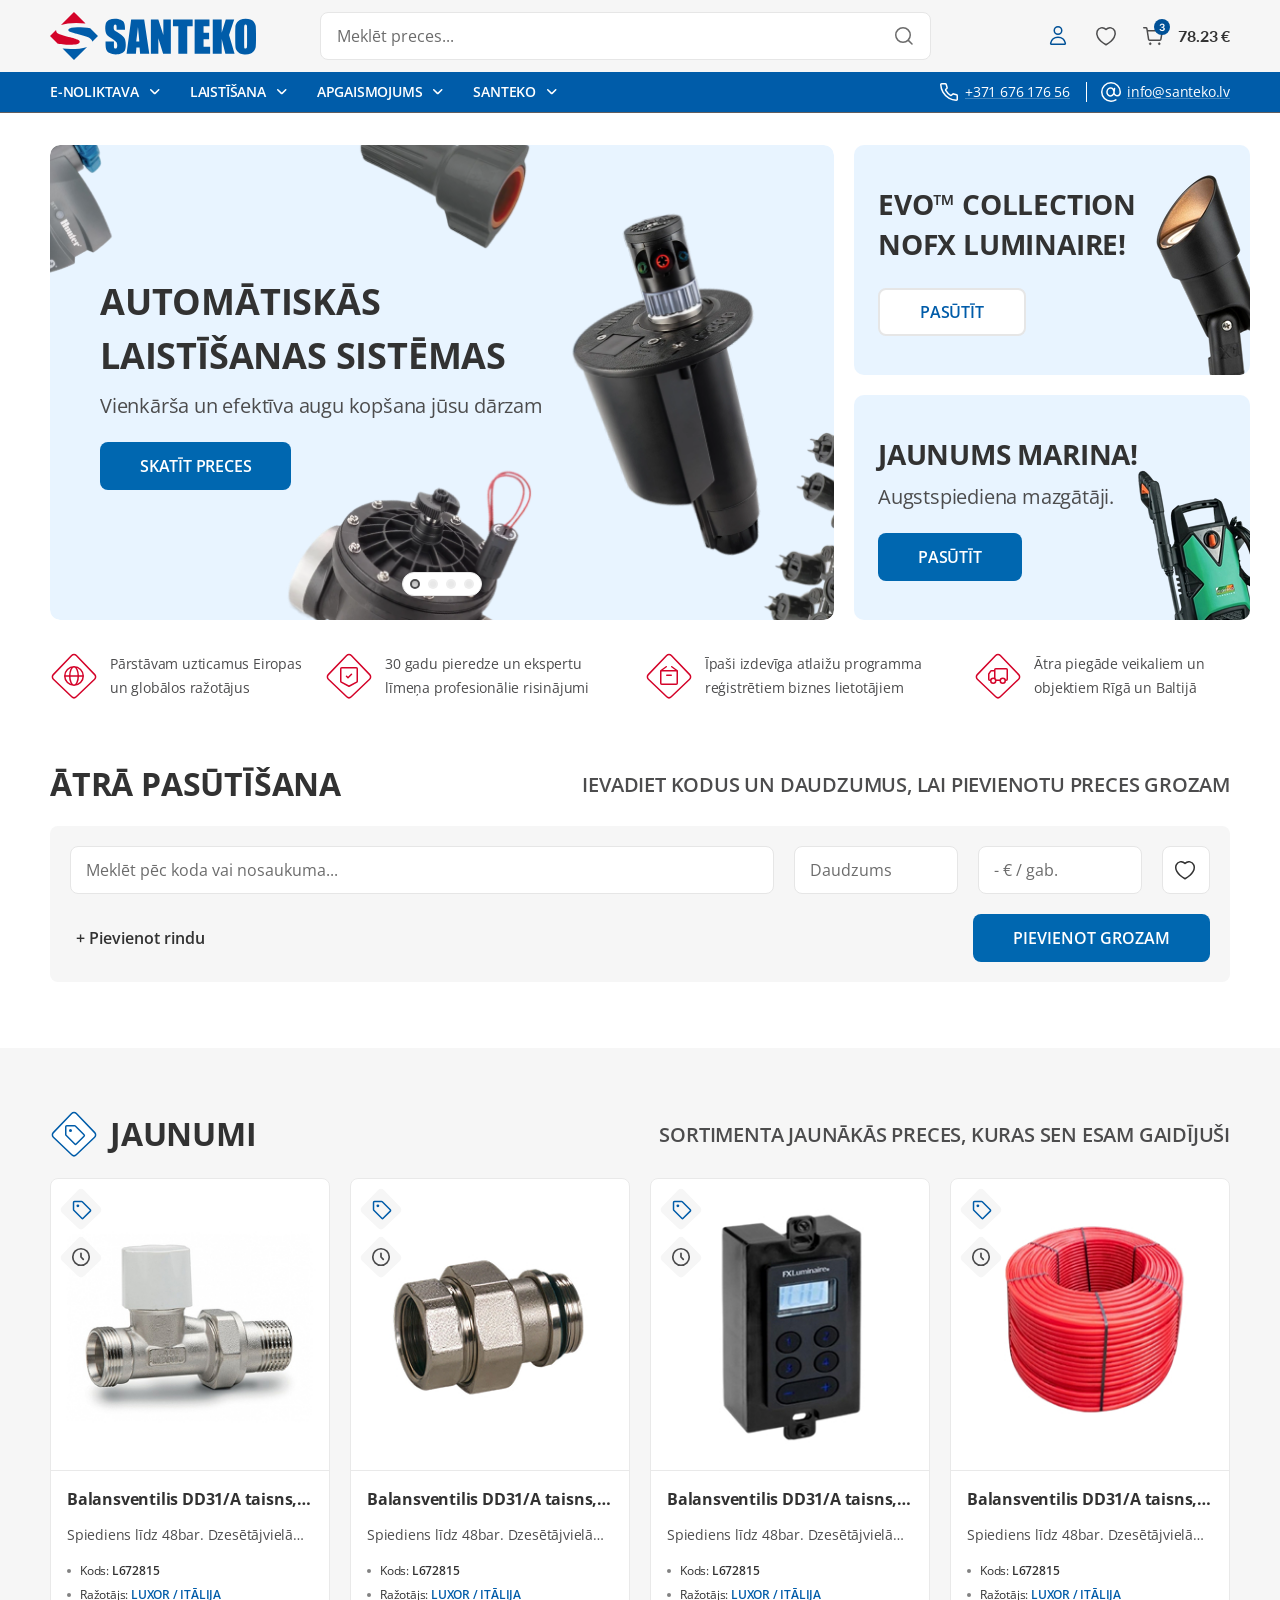
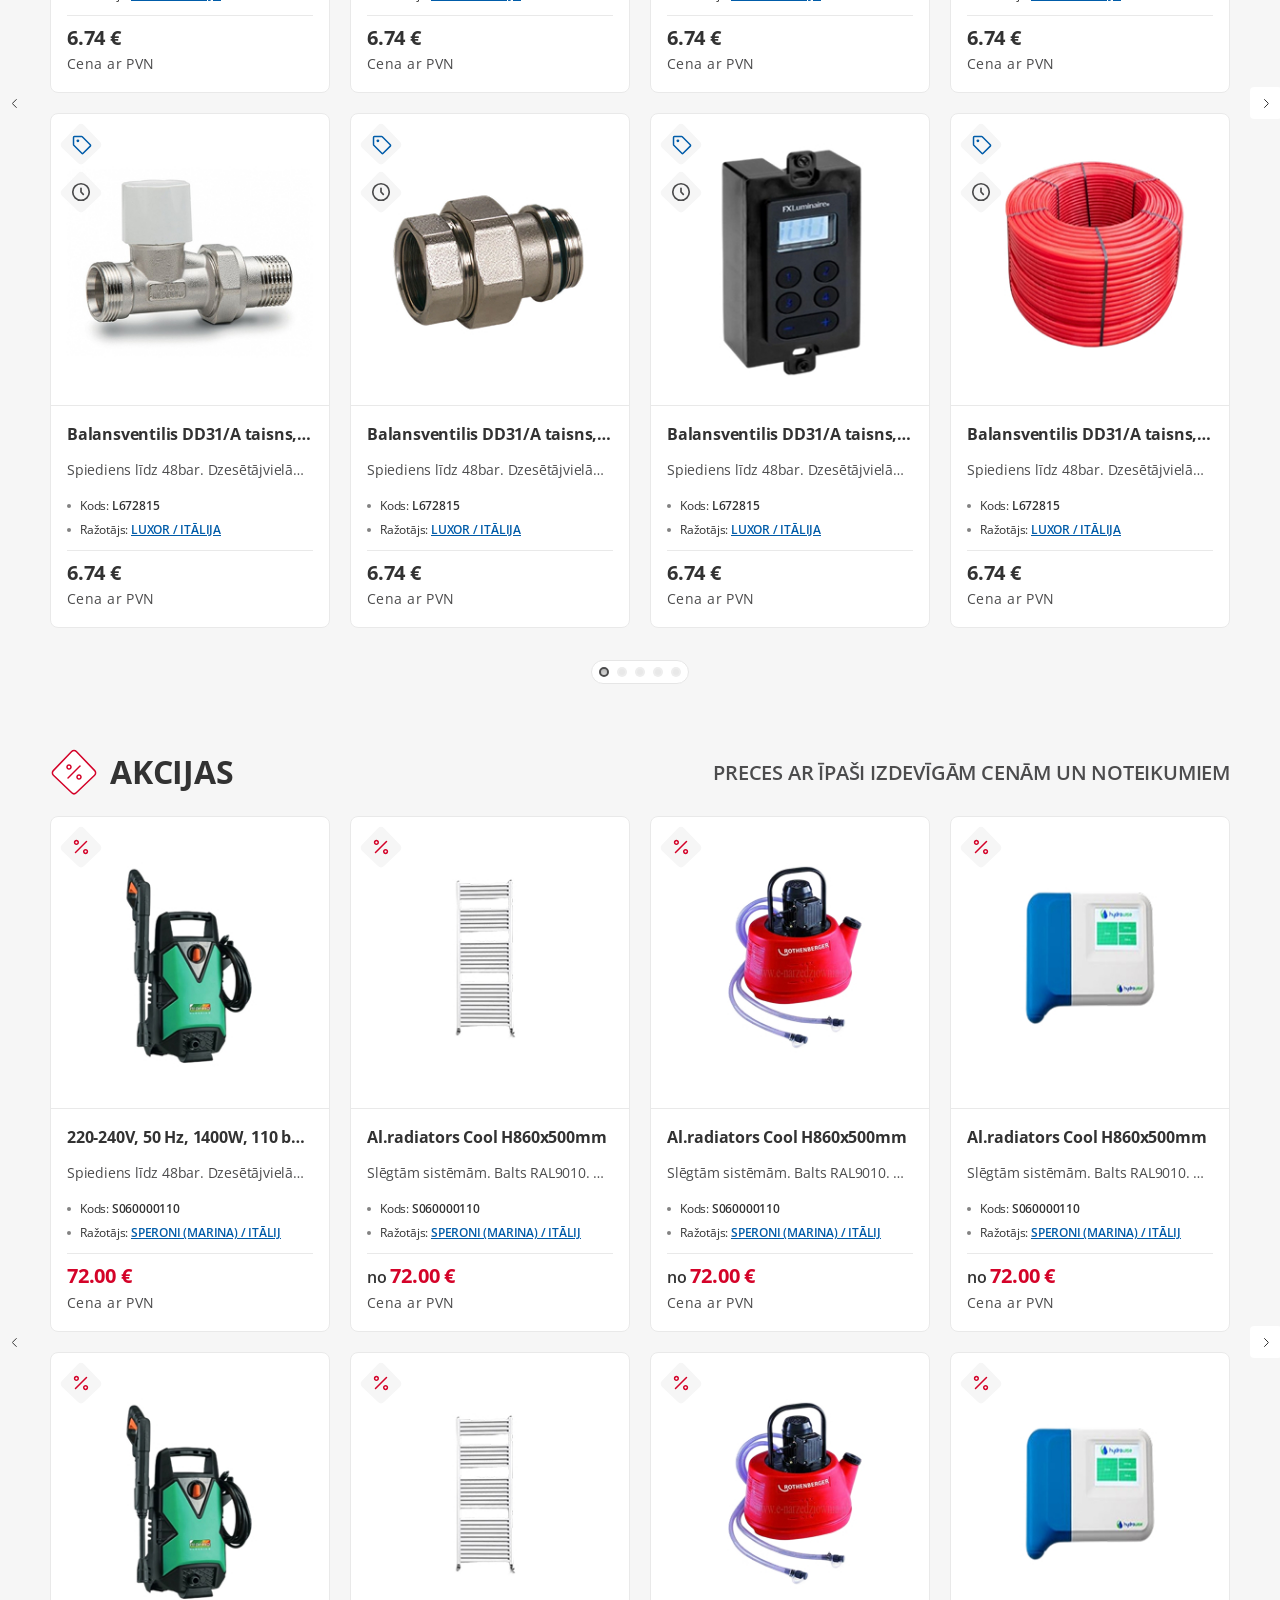
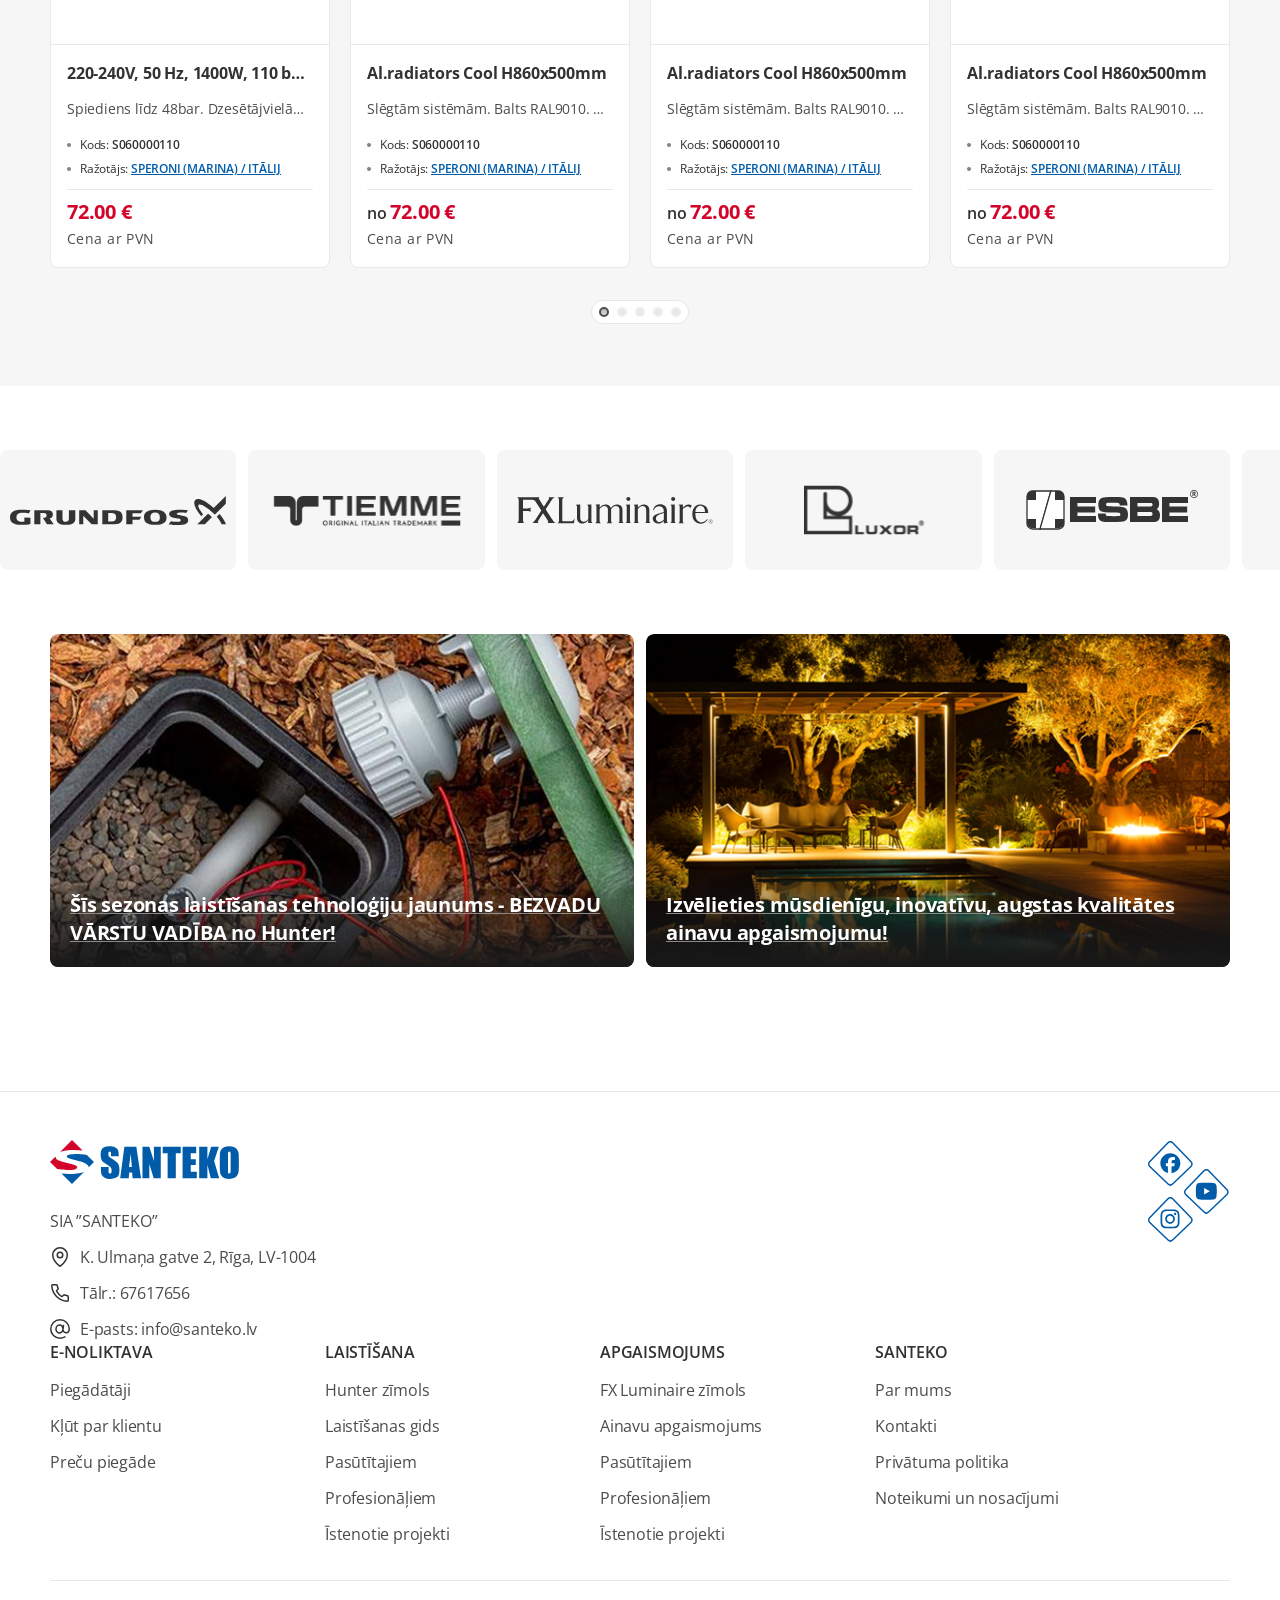
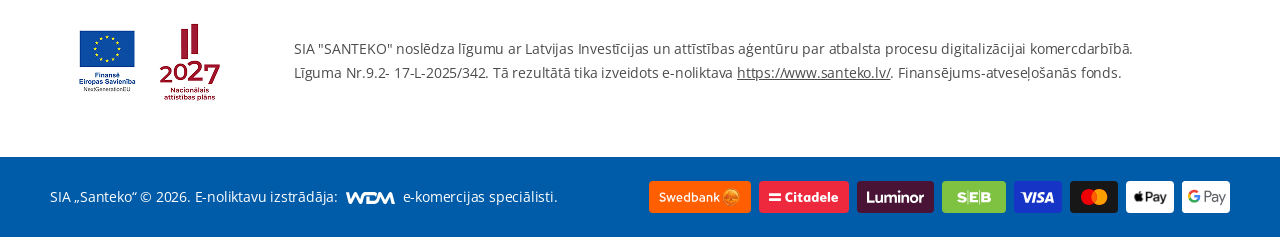
==== commit 129abe74: "Add initial catalog page layout with header, sidebar, product grid, and footer" ====
--- a/index.html
+++ b/index.html
@@ -132,6 +132,22 @@
                         </li>
                     </ul>
 
+                    <ul class="header-contacts header-contacts--desktop">
+                        <li>
+                            <a href="#">
+                                <img src="assets/images/icons/header-phone-icons.svg" alt="">
+                                <span>+371 676 176 56</span>
+                            </a>
+                        </li>
+
+                        <li>
+                            <a href="#">
+                                <img src="assets/images/icons/header-email-icons.svg" alt="">
+                                <span>info@santeko.lv</span>
+                            </a>
+                        </li>
+                    </ul>
+
                     <div class="mobile-view mobile-view--bottom">
                         <ul class="header-contacts">
                             <li>
@@ -1545,6 +1561,80 @@
                     </div>
                 </div>
             </section>
+
+            <section class="logo-swiper">
+                <div class="swiper">
+                    <div class="swiper-wrapper">
+                        <div class="swiper-slide">
+                            <img src="assets/images/logos/logo-swiper__item-logo-1.svg" alt="">
+                        </div>
+
+                        <div class="swiper-slide">
+                            <img src="assets/images/logos/logo-swiper__item-logo-2.svg" alt="">
+                        </div>
+
+                        <div class="swiper-slide">
+                            <img src="assets/images/logos/logo-swiper__item-logo-3.svg" alt="">
+                        </div>
+
+                        <div class="swiper-slide">
+                            <img src="assets/images/logos/logo-swiper__item-logo-4.svg" alt="">
+                        </div>
+
+                        <div class="swiper-slide">
+                            <img src="assets/images/logos/logo-swiper__item-logo-5.svg" alt="">
+                        </div>
+
+                        <div class="swiper-slide">
+                            <img src="assets/images/logos/logo-swiper__item-logo-6.svg" alt="">
+                        </div>
+
+                        <div class="swiper-slide">
+                            <img src="assets/images/logos/logo-swiper__item-logo-1.svg" alt="">
+                        </div>
+
+                        <div class="swiper-slide">
+                            <img src="assets/images/logos/logo-swiper__item-logo-2.svg" alt="">
+                        </div>
+
+                        <div class="swiper-slide">
+                            <img src="assets/images/logos/logo-swiper__item-logo-3.svg" alt="">
+                        </div>
+
+                        <div class="swiper-slide">
+                            <img src="assets/images/logos/logo-swiper__item-logo-4.svg" alt="">
+                        </div>
+
+                        <div class="swiper-slide">
+                            <img src="assets/images/logos/logo-swiper__item-logo-5.svg" alt="">
+                        </div>
+
+                        <div class="swiper-slide">
+                            <img src="assets/images/logos/logo-swiper__item-logo-6.svg" alt="">
+                        </div>
+                    </div>
+                </div>
+            </section>
+
+            <section class="latest-posts">
+                <div class="container">
+                    <div class="posts-grid">
+                        <article class="post-item">
+                            <a href="#" class="post-item__image">
+                                <img src="assets/images/post-item-image-1.jpg" alt="">
+                                <h3 class="post-item__title">Šīs sezonas laistīšanas tehnoloģiju jaunums - BEZVADU VĀRSTU VADĪBA no Hunter!</h3>
+                            </a>
+                        </article>
+
+                        <article class="post-item">
+                            <a href="#" class="post-item__image">
+                                <img src="assets/images/post-item-image-2.jpg" alt="">
+                                <h3 class="post-item__title">Izvēlieties mūsdienīgu, inovatīvu, augstas kvalitātes ainavu apgaismojumu!</h3>
+                            </a>
+                        </article>
+                    </div>
+                </div>
+            </section>
         </main>
 
         <footer id="main-footer"> 
--- a/assets/css/style.css
+++ b/assets/css/style.css
@@ -10053,7 +10053,7 @@
   min-height: 100%;
   width: 100%;
   padding: 0;
-  background-color: #fff;
+  background-color: #f6f6f6;
   line-height: 24px;
   letter-spacing: -0.2px;
   font-family: "Open Sans", Arial, sans-serif;
@@ -10082,6 +10082,12 @@
   body {
     overflow: hidden;
   }
+}
+body.home {
+  background-color: #fff;
+}
+body.home #main-footer {
+  background-color: #fff;
 }
 body:not(.home) main {
   padding-top: 100px;
@@ -10189,6 +10195,17 @@
   .container {
     padding: 0 20px;
   }
+}
+.container.has-aside {
+  display: flex;
+  gap: 0 20px;
+}
+.container.has-aside .sidebar {
+  flex-shrink: 0;
+  width: 292px;
+}
+.container.has-aside .content {
+  flex-grow: 1;
 }
 
 form .row {
@@ -11177,6 +11194,11 @@
   align-items: center;
   font-size: 14px;
 }
+@media screen and (max-width: 991px) {
+  .site-header .header-contacts--desktop {
+    display: none;
+  }
+}
 @media screen and (max-width: 768px) {
   .site-header .header-contacts {
     font-size: 12px;
@@ -11212,9 +11234,12 @@
   align-items: center;
   gap: 0 4px;
   color: #fff;
+  text-decoration: underline;
+  text-decoration-color: #4186bf;
+  text-decoration-thickness: 1px;
 }
 .site-header .header-contacts a:hover {
-  text-decoration: underline;
+  text-decoration-color: #fff;
 }
 .site-header .mobile-top-bar {
   display: none;
@@ -11773,7 +11798,6 @@
   margin: 64px 0 0 0;
   padding: 48px 0 0 0;
   border-top: 1px solid #E6E6E6;
-  background-color: #F6F6F6;
 }
 @media screen and (max-width: 768px) {
   #main-footer {
@@ -12338,15 +12362,26 @@
   letter-spacing: 0.03em;
 }
 
+.logo-swiper {
+  padding: 64px 0;
+}
+.logo-swiper .swiper-slide {
+  display: flex;
+  align-items: center;
+  justify-content: center;
+  height: 120px;
+  padding: 10px;
+  background-color: #F6F6F6;
+  border-radius: 8px;
+}
+
 .post-item {
-  display: flex;
-  flex-direction: column;
-  border-radius: 20px;
-  box-shadow: 0px 0px 4px 0px rgba(0, 0, 0, 0.12);
+  position: relative;
+  border-radius: 8px;
 }
 .post-item__image {
   display: flex;
-  border-radius: 20px 20px 0 0;
+  border-radius: 8px;
   overflow: hidden;
 }
 .post-item__image img {
@@ -12355,62 +12390,129 @@
   -o-object-fit: cover;
      object-fit: cover;
   transition: all 0.3s ease-in-out;
-  border-radius: 20px 20px 0 0;
+  border-radius: 8px;
 }
 .post-item__image:hover img {
   opacity: 0.9;
   transform: scale(1.05);
 }
-.post-item__details {
+.post-item__title {
+  position: absolute;
+  left: 0;
+  right: 0;
+  bottom: 0;
+  padding: 30px 20px 20px 20px;
+  background: linear-gradient(0deg, #191919 0%, rgba(25, 25, 25, 0) 100%);
+  line-height: 28px;
+  font-size: 20px;
+  font-weight: 700;
+  color: #fff;
+  text-decoration: underline;
+  text-decoration-color: #898989;
+  text-decoration-thickness: 1px;
+  border-radius: 0 0 8px 8px;
+  z-index: 1;
+}
+
+.posts-grid {
+  display: grid;
+  grid-template-columns: repeat(2, minmax(0, 1fr));
+  gap: 12px;
+  padding-bottom: 60px;
+}
+
+.products-grid {
+  display: grid;
+  gap: 20px;
+  padding-bottom: 32px;
+}
+.products-grid.columns-3 {
+  grid-template-columns: repeat(3, minmax(0, 1fr));
+}
+.products-grid .product-card__title {
+  min-height: 48px;
+  margin-bottom: 8px;
+  white-space: normal;
+  overflow: visible;
+}
+
+.archive {
+  background-color: #f6f6f6;
+}
+.archive #main-footer {
+  border-top: 1px solid #E6E6E6;
+}
+
+.sidebar .widget {
+  background-color: #fff;
+  border-radius: 8px;
+}
+.sidebar .category {
+  position: sticky;
+  top: 135px;
+  padding-top: 12px;
+}
+.sidebar .category__back {
+  display: flex;
+  align-items: center;
+  gap: 0 4px;
+  padding: 0 16px;
+  margin: 0 0 10px 0;
+  line-height: 28px;
+  font-weight: 700;
+  font-size: 20px;
+}
+.sidebar .category__back::before {
+  content: "";
+  flex-shrink: 0;
+  width: 24px;
+  height: 24px;
+  background: url("../images/icons/sidebar-back-arrow.svg") center center no-repeat;
+}
+.sidebar .category__list {
   display: flex;
   flex-direction: column;
-  flex-grow: 1;
-  padding: 25px;
-  text-align: center;
-}
-@media screen and (max-width: 768px) {
-  .post-item__details {
-    padding: 20px 15px;
-  }
-}
-.post-item__details-title {
-  margin: 0 0 10px 0;
-  line-height: normal;
-  font-weight: 700;
-  font-size: 20px;
-}
-.post-item__details-excerpt {
-  margin: 0 0 10px 0;
-  line-height: 22.4px;
+  gap: 8px 0;
+  padding: 8px 16px 16px 16px;
   font-size: 14px;
 }
-.post-item__read-more {
-  margin-top: auto;
-  line-height: 20.16px;
+.sidebar .category__link {
+  display: flex;
+  align-items: center;
+  justify-content: space-between;
+  gap: 0 15px;
+}
+.sidebar .category__link-count {
+  display: flex;
+  align-items: center;
+  justify-content: center;
+  flex-shrink: 0;
+  width: 40px;
+  height: 24px;
+  border: 1px solid #D1D5DB;
+  font-size: 12px;
+  font-weight: 400;
+  transition: all 0.3s ease-in-out;
+  border-radius: 32px;
+}
+.sidebar .category__link:hover {
   font-weight: 600;
-  font-size: 12.6px;
-  color: #C0080B;
-  text-transform: uppercase;
-}
-.post-item__read-more:hover {
-  text-decoration: underline;
-}
-
-.posts-grid {
-  display: grid;
-  grid-template-columns: repeat(3, minmax(0, 1fr));
-  gap: 20px 28px;
-  margin-bottom: 30px;
-}
-@media screen and (max-width: 991px) {
-  .posts-grid {
-    grid-template-columns: repeat(2, minmax(0, 1fr));
-  }
-}
-@media screen and (max-width: 576px) {
-  .posts-grid {
-    grid-template-columns: auto;
-  }
+  color: #323232;
+}
+.sidebar .category__link:hover .category__link-count {
+  border-color: #005CA9;
+  background-color: #005CA9;
+  color: #fff;
+}
+.sidebar .category__item--active .category__link {
+  font-weight: 600;
+  color: #323232;
+  pointer-events: none;
+}
+.sidebar .category__item--active .category__link .category__link-count {
+  border-color: #005CA9;
+  background-color: #005CA9;
+  color: #fff;
 }
 
 .cart-widget-side {
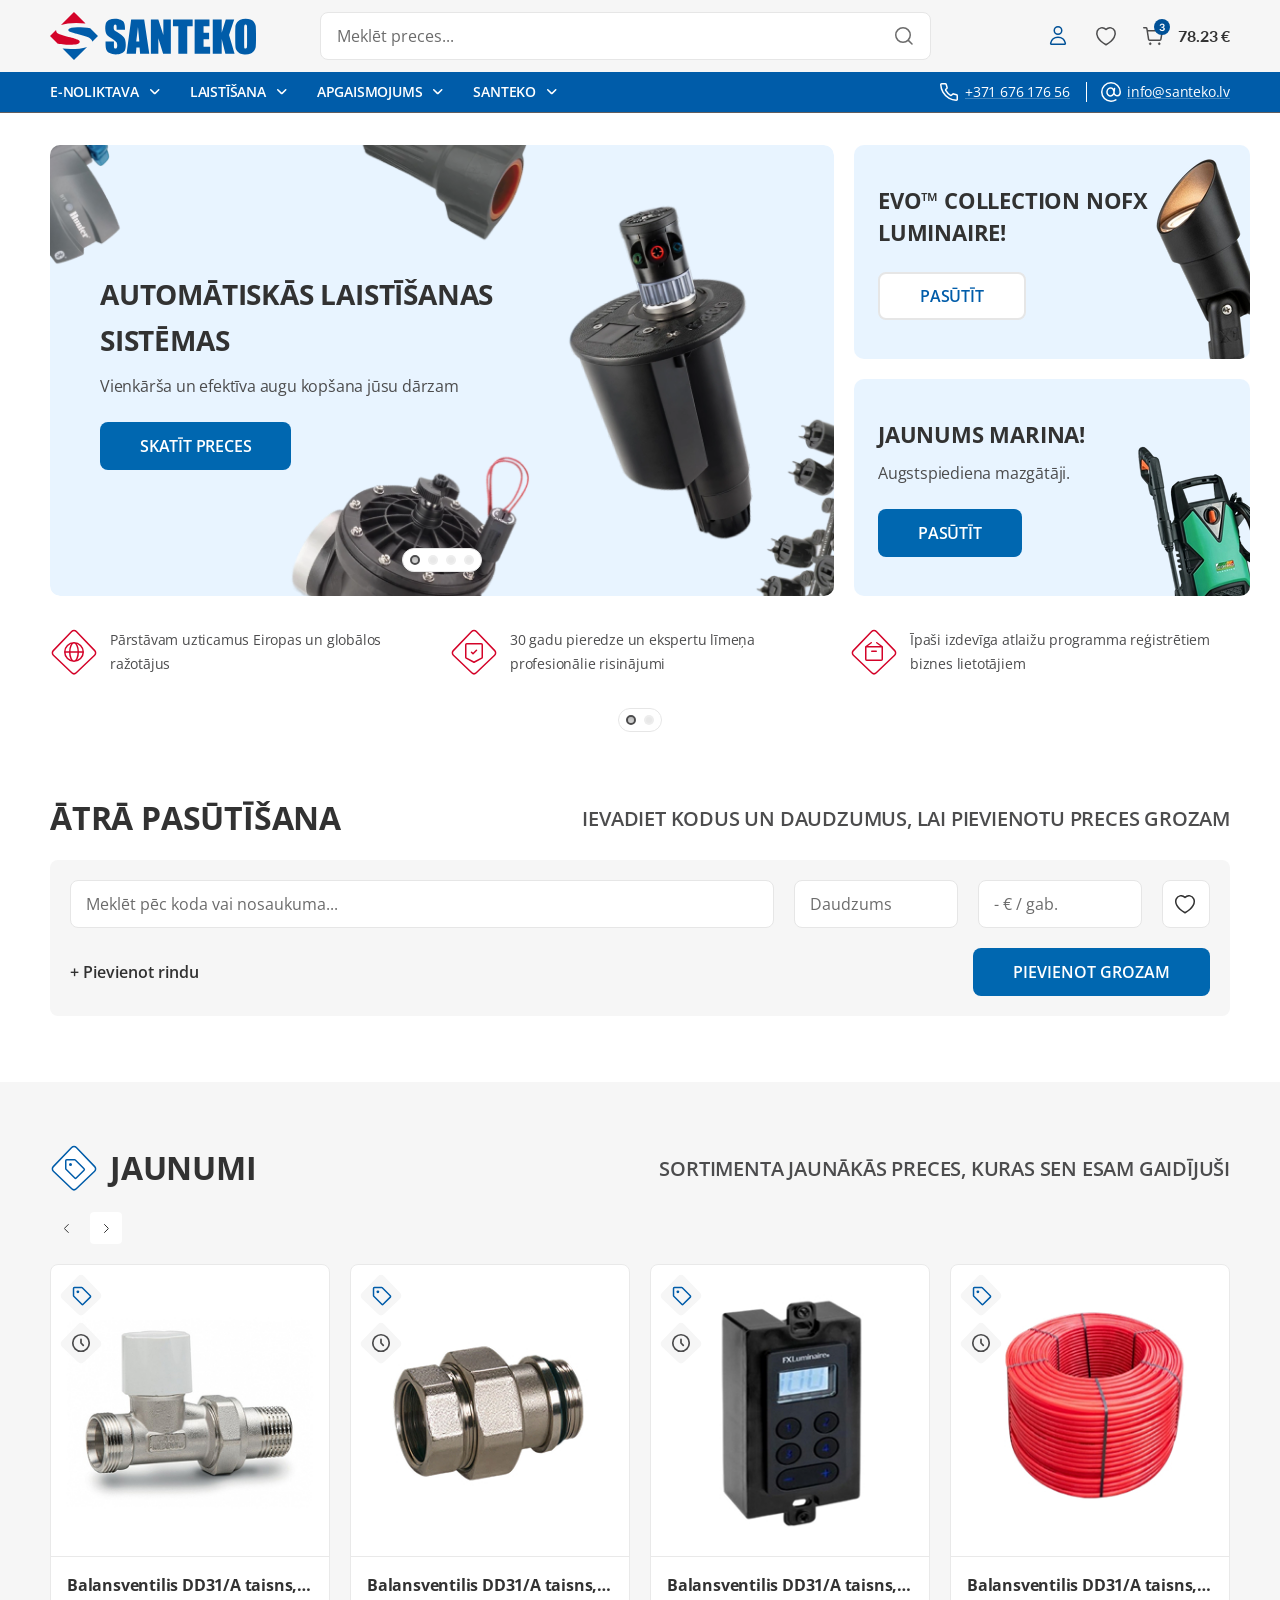
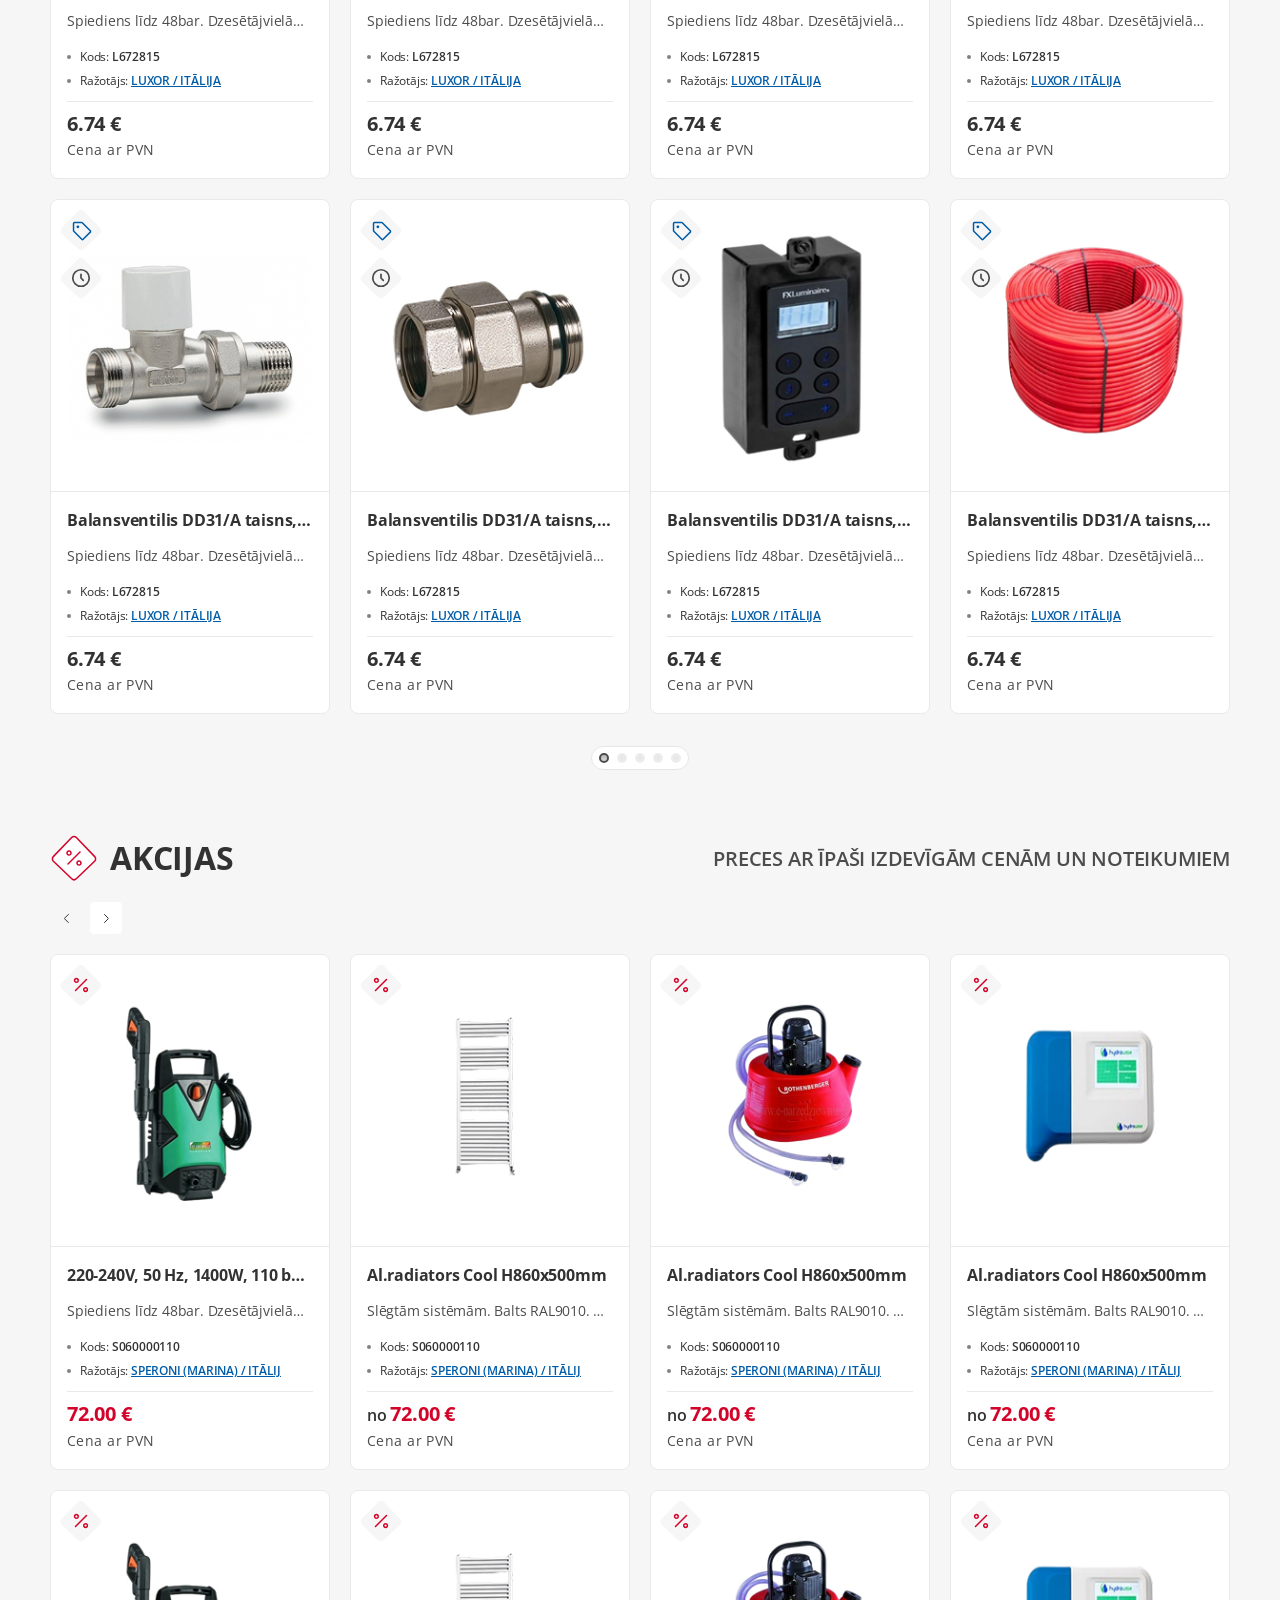
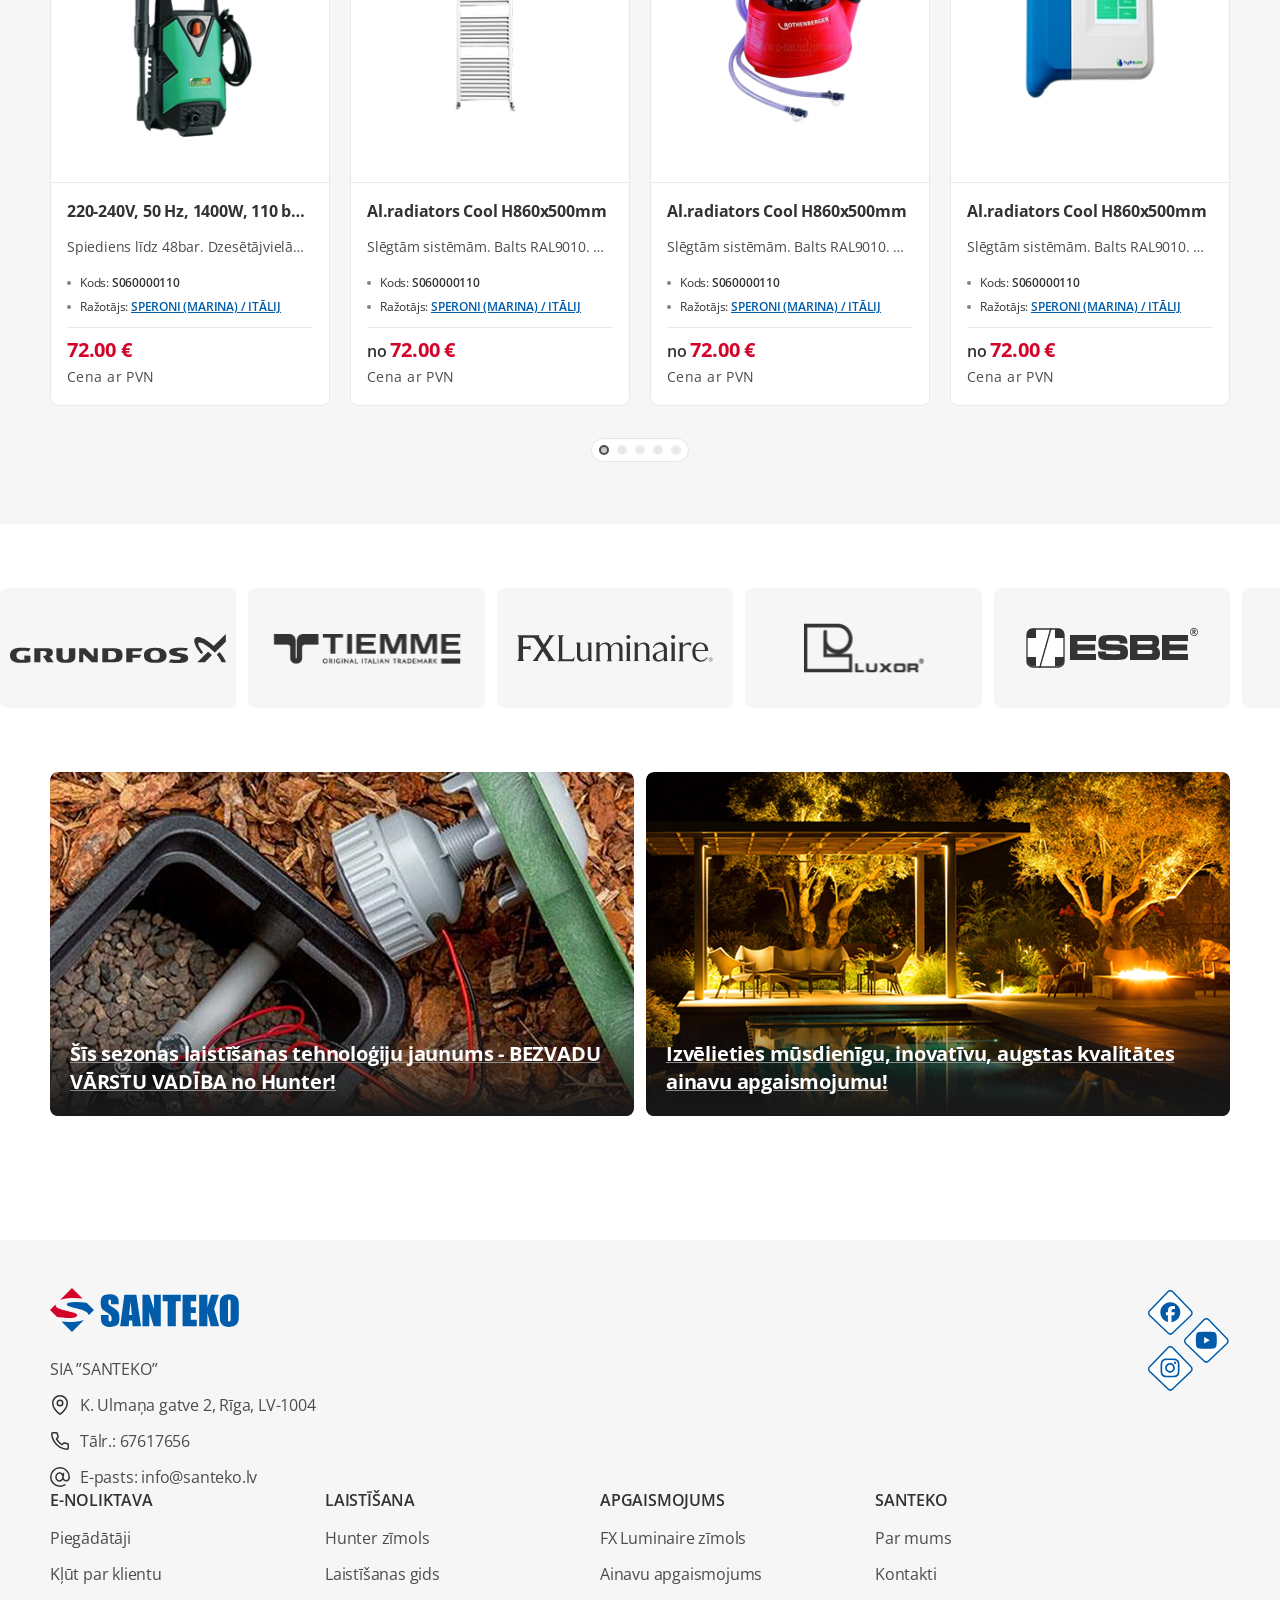
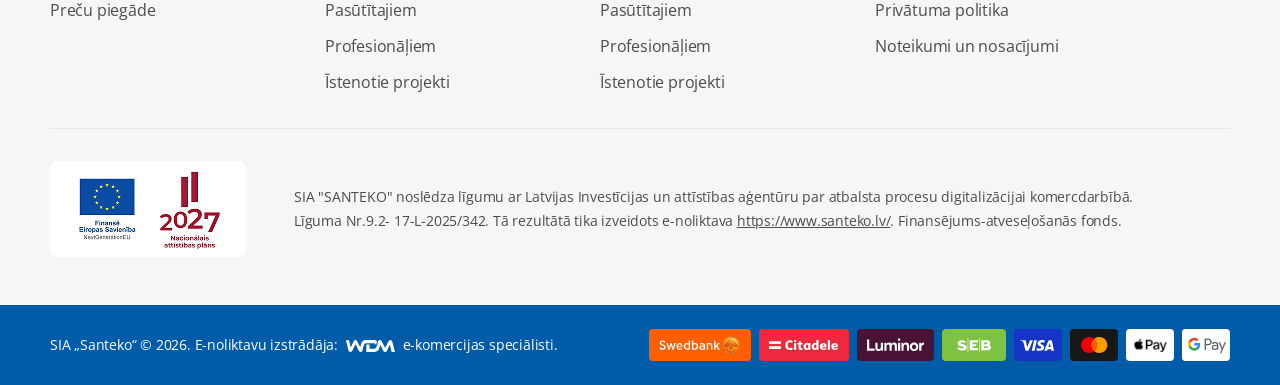
==== commit 6494d764: "home page and catalog desktop / mobile" ====
--- a/index.html
+++ b/index.html
@@ -177,7 +177,12 @@
                             <div class="swiper">
                                 <div class="swiper-wrapper">
                                     <div class="swiper-slide">
-                                        <div class="home-hero__banner home-hero__banner--large" style="background:#e8f4ff url('assets/images/home-hero__banner--large-img-1.png') center center / cover no-repeat;">
+                                        <div class="home-hero__banner home-hero__banner--large">
+                                            <picture class="home-hero__banner-image">
+                                                <source media="(max-width: 460px)" srcset="assets/images/home-hero__banner--large-img-1-mobile.png">
+                                                <img src="assets/images/home-hero__banner--large-img-1.png" alt="">
+                                            </picture>
+
                                             <div class="home-hero__banner-text">
                                                 <h2 class="home-hero__banner-heading fz-36">Automātiskās laistīšanas sistēmas</h2>
                                                 <p>Vienkārša un efektīva augu kopšana jūsu dārzam</p>
@@ -188,7 +193,12 @@
                                     </div>
 
                                     <div class="swiper-slide">
-                                        <div class="home-hero__banner home-hero__banner--large" style="background:#e8f4ff url('assets/images/home-hero__banner--large-img-1.png') center center / cover no-repeat;">
+                                        <div class="home-hero__banner home-hero__banner--large">
+                                            <picture class="home-hero__banner-image">
+                                                <source media="(max-width: 460px)" srcset="assets/images/home-hero__banner--large-img-1-mobile.png">
+                                                <img src="assets/images/home-hero__banner--large-img-1.png" alt="">
+                                            </picture>
+
                                             <div class="home-hero__banner-text">
                                                 <h2 class="home-hero__banner-heading fz-36">Automātiskās laistīšanas sistēmas 2</h2>
                                                 <p>Vienkārša un efektīva augu kopšana jūsu dārzam</p>
@@ -199,7 +209,12 @@
                                     </div>
 
                                     <div class="swiper-slide">
-                                        <div class="home-hero__banner home-hero__banner--large" style="background:#e8f4ff url('assets/images/home-hero__banner--large-img-1.png') center center / cover no-repeat;">
+                                        <div class="home-hero__banner home-hero__banner--large">
+                                            <picture class="home-hero__banner-image">
+                                                <source media="(max-width: 460px)" srcset="assets/images/home-hero__banner--large-img-1-mobile.png">
+                                                <img src="assets/images/home-hero__banner--large-img-1.png" alt="">
+                                            </picture>
+
                                             <div class="home-hero__banner-text">
                                                 <h2 class="home-hero__banner-heading fz-36">Automātiskās laistīšanas sistēmas</h2>
                                                 <p>Vienkārša un efektīva augu kopšana jūsu dārzam</p>
@@ -210,7 +225,12 @@
                                     </div>
 
                                     <div class="swiper-slide">
-                                        <div class="home-hero__banner home-hero__banner--large" style="background:#e8f4ff url('assets/images/home-hero__banner--large-img-1.png') center center / cover no-repeat;">
+                                        <div class="home-hero__banner home-hero__banner--large">
+                                            <picture class="home-hero__banner-image">
+                                                <source media="(max-width: 460px)" srcset="assets/images/home-hero__banner--large-img-1-mobile.png">
+                                                <img src="assets/images/home-hero__banner--large-img-1.png" alt="">
+                                            </picture>
+
                                             <div class="home-hero__banner-text">
                                                 <h2 class="home-hero__banner-heading fz-36">Automātiskās laistīšanas sistēmas</h2>
                                                 <p>Vienkārša un efektīva augu kopšana jūsu dārzam</p>
@@ -245,38 +265,50 @@
                     </div>
 
                     <div class="benefits-bar">
-                        <div class="benefits-bar__grid">
-                            <div class="benefits-bar__item">
-                                <div class="benefits-bar__item-icon">
-                                    <img src="assets/images/icons/benefits-bar-icon-1.svg" alt="">
+                        <div class="swiper">
+                            <div class="swiper-wrapper">
+                                <div class="swiper-slide">
+                                    <div class="benefits-bar__item">
+                                        <div class="benefits-bar__item-icon">
+                                            <img src="assets/images/icons/benefits-bar-icon-1.svg" alt="">
+                                        </div>
+
+                                        <h3 class="benefits-bar__item-text">Pārstāvam uzticamus Eiropas un globālos ražotājus</h3>
+                                    </div>
                                 </div>
 
-                                <h3 class="benefits-bar__item-text">Pārstāvam uzticamus Eiropas un globālos ražotājus</h3>
+                                <div class="swiper-slide">
+                                    <div class="benefits-bar__item">
+                                        <div class="benefits-bar__item-icon">
+                                            <img src="assets/images/icons/benefits-bar-icon-2.svg" alt="">
+                                        </div>
+
+                                        <h3 class="benefits-bar__item-text">30 gadu pieredze un ekspertu līmeņa profesionālie risinājumi</h3>
+                                    </div>
+                                </div>
+
+                                <div class="swiper-slide">
+                                    <div class="benefits-bar__item">
+                                        <div class="benefits-bar__item-icon">
+                                            <img src="assets/images/icons/benefits-bar-icon-3.svg" alt="">
+                                        </div>
+
+                                        <h3 class="benefits-bar__item-text">Īpaši izdevīga atlaižu programma reģistrētiem biznes lietotājiem</h3>
+                                    </div>
+                                </div>
+
+                                <div class="swiper-slide">
+                                    <div class="benefits-bar__item">
+                                        <div class="benefits-bar__item-icon">
+                                            <img src="assets/images/icons/benefits-bar-icon-4.svg" alt="">
+                                        </div>
+
+                                        <h3 class="benefits-bar__item-text">Ātra piegāde veikaliem un objektiem Rīgā un Baltijā</h3>
+                                    </div>
+                                </div>
                             </div>
 
-                            <div class="benefits-bar__item">
-                                <div class="benefits-bar__item-icon">
-                                    <img src="assets/images/icons/benefits-bar-icon-2.svg" alt="">
-                                </div>
-
-                                <h3 class="benefits-bar__item-text">30 gadu pieredze un ekspertu līmeņa profesionālie risinājumi</h3>
-                            </div>
-
-                            <div class="benefits-bar__item">
-                                <div class="benefits-bar__item-icon">
-                                    <img src="assets/images/icons/benefits-bar-icon-3.svg" alt="">
-                                </div>
-
-                                <h3 class="benefits-bar__item-text">Īpaši izdevīga atlaižu programma reģistrētiem biznes lietotājiem</h3>
-                            </div>
-
-                            <div class="benefits-bar__item">
-                                <div class="benefits-bar__item-icon">
-                                    <img src="assets/images/icons/benefits-bar-icon-4.svg" alt="">
-                                </div>
-
-                                <h3 class="benefits-bar__item-text">Ātra piegāde veikaliem un objektiem Rīgā un Baltijā</h3>
-                            </div>
+                            <div class="swiper-pagination"></div>
                         </div>
                     </div>
 
@@ -317,621 +349,621 @@
                         </div>
                         
                         <div class="swiper-holder">
-                            <div class="swiper">
-                                <div class="swiper-wrapper">
-                                    <div class="swiper-slide">
-                                        <div class="product-card">
-                                            <div class="product-card__media">
-                                                <a class="product-card__media-image" href="#">
-                                                    <img src="assets/images/product-card__image-1.jpg" alt="">
-                                                </a>
-
-                                                <div class="product-card__badges">
-                                                    <div class="product-card__badge product-card__badge--promo">
-                                                        <img src="assets/images/icons/product-card__badges-promo-icon.svg" alt="">
-                                                    </div>
-
-                                                    <div class="product-card__badge product-card__badge--delivery">
-                                                        <img src="assets/images/icons/product-card__badges-delivery-icon.svg" alt="">
-                                                    </div>
-                                                </div>
-                                            </div>
-
-                                            <div class="product-card__body">
-                                                <h3 class="product-card__title">
-                                                    <a href="#">Balansventilis DD31/A taisns, 1/2"x G3/4EK</a>
-                                                </h3>
-
-                                                <p class="product-card__description">Spiediens līdz 48bar. Dzesētājvielām: R-32, R-125, R-134a, R-290, R-404A</p>
-
-                                                <ul class="product-card__meta">
-                                                    <li>Kods: <strong>L672815</strong></li>
-                                                    <li>Ražotājs: <a class="product-card__meta-link" href="#">LUXOR / ITĀLIJA</a></li>
-                                                </ul>
-
-                                                <div class="product-card__price-holder">
-                                                    <span class="product-card__price">6.74 €</span>
-                                                    <span class="product-card__price-info">Cena ar PVN</span>
-                                                </div>
-                                            </div>
-                                        </div>
-                                    </div>
-
-                                    <div class="swiper-slide">
-                                        <div class="product-card">
-                                            <div class="product-card__media">
-                                                <a class="product-card__media-image" href="#">
-                                                    <img src="assets/images/product-card__image-2.jpg" alt="">
-                                                </a>
-
-                                                <div class="product-card__badges">
-                                                    <div class="product-card__badge product-card__badge--promo">
-                                                        <img src="assets/images/icons/product-card__badges-promo-icon.svg" alt="">
-                                                    </div>
-
-                                                    <div class="product-card__badge product-card__badge--delivery">
-                                                        <img src="assets/images/icons/product-card__badges-delivery-icon.svg" alt="">
-                                                    </div>
-                                                </div>
-                                            </div>
-
-                                            <div class="product-card__body">
-                                                <h3 class="product-card__title">
-                                                    <a href="#">Balansventilis DD31/A taisns, 1/2"x G3/4EK</a>
-                                                </h3>
-
-                                                <p class="product-card__description">Spiediens līdz 48bar. Dzesētājvielām: R-32, R-125, R-134a, R-290, R-404A</p>
-
-                                                <ul class="product-card__meta">
-                                                    <li>Kods: <strong>L672815</strong></li>
-                                                    <li>Ražotājs: <a class="product-card__meta-link" href="#">LUXOR / ITĀLIJA</a></li>
-                                                </ul>
-
-                                                <div class="product-card__price-holder">
-                                                    <span class="product-card__price">6.74 €</span>
-                                                    <span class="product-card__price-info">Cena ar PVN</span>
-                                                </div>
-                                            </div>
-                                        </div>
-                                    </div>
-
-                                    <div class="swiper-slide">
-                                        <div class="product-card">
-                                            <div class="product-card__media">
-                                                <a class="product-card__media-image" href="#">
-                                                    <img src="assets/images/product-card__image-3.jpg" alt="">
-                                                </a>
-
-                                                <div class="product-card__badges">
-                                                    <div class="product-card__badge product-card__badge--promo">
-                                                        <img src="assets/images/icons/product-card__badges-promo-icon.svg" alt="">
-                                                    </div>
-
-                                                    <div class="product-card__badge product-card__badge--delivery">
-                                                        <img src="assets/images/icons/product-card__badges-delivery-icon.svg" alt="">
-                                                    </div>
-                                                </div>
-                                            </div>
-
-                                            <div class="product-card__body">
-                                                <h3 class="product-card__title">
-                                                    <a href="#">Balansventilis DD31/A taisns, 1/2"x G3/4EK</a>
-                                                </h3>
-
-                                                <p class="product-card__description">Spiediens līdz 48bar. Dzesētājvielām: R-32, R-125, R-134a, R-290, R-404A</p>
-
-                                                <ul class="product-card__meta">
-                                                    <li>Kods: <strong>L672815</strong></li>
-                                                    <li>Ražotājs: <a class="product-card__meta-link" href="#">LUXOR / ITĀLIJA</a></li>
-                                                </ul>
-
-                                                <div class="product-card__price-holder">
-                                                    <span class="product-card__price">6.74 €</span>
-                                                    <span class="product-card__price-info">Cena ar PVN</span>
-                                                </div>
-                                            </div>
-                                        </div>
-                                    </div>
-
-                                    <div class="swiper-slide">
-                                        <div class="product-card">
-                                            <div class="product-card__media">
-                                                <a class="product-card__media-image" href="#">
-                                                    <img src="assets/images/product-card__image-4.jpg" alt="">
-                                                </a>
-
-                                                <div class="product-card__badges">
-                                                    <div class="product-card__badge product-card__badge--promo">
-                                                        <img src="assets/images/icons/product-card__badges-promo-icon.svg" alt="">
-                                                    </div>
-
-                                                    <div class="product-card__badge product-card__badge--delivery">
-                                                        <img src="assets/images/icons/product-card__badges-delivery-icon.svg" alt="">
-                                                    </div>
-                                                </div>
-                                            </div>
-
-                                            <div class="product-card__body">
-                                                <h3 class="product-card__title">
-                                                    <a href="#">Balansventilis DD31/A taisns, 1/2"x G3/4EK</a>
-                                                </h3>
-
-                                                <p class="product-card__description">Spiediens līdz 48bar. Dzesētājvielām: R-32, R-125, R-134a, R-290, R-404A</p>
-
-                                                <ul class="product-card__meta">
-                                                    <li>Kods: <strong>L672815</strong></li>
-                                                    <li>Ražotājs: <a class="product-card__meta-link" href="#">LUXOR / ITĀLIJA</a></li>
-                                                </ul>
-
-                                                <div class="product-card__price-holder">
-                                                    <span class="product-card__price">6.74 €</span>
-                                                    <span class="product-card__price-info">Cena ar PVN</span>
-                                                </div>
-                                            </div>
-                                        </div>
-                                    </div>
-
-                                    <div class="swiper-slide">
-                                        <div class="product-card">
-                                            <div class="product-card__media">
-                                                <a class="product-card__media-image" href="#">
-                                                    <img src="assets/images/product-card__image-5.jpg" alt="">
-                                                </a>
-
-                                                <div class="product-card__badges">
-                                                    <div class="product-card__badge product-card__badge--promo">
-                                                        <img src="assets/images/icons/product-card__badges-promo-icon.svg" alt="">
-                                                    </div>
-
-                                                    <div class="product-card__badge product-card__badge--delivery">
-                                                        <img src="assets/images/icons/product-card__badges-delivery-icon.svg" alt="">
-                                                    </div>
-                                                </div>
-                                            </div>
-
-                                            <div class="product-card__body">
-                                                <h3 class="product-card__title">
-                                                    <a href="#">Balansventilis DD31/A taisns, 1/2"x G3/4EK</a>
-                                                </h3>
-
-                                                <p class="product-card__description">Spiediens līdz 48bar. Dzesētājvielām: R-32, R-125, R-134a, R-290, R-404A</p>
-
-                                                <ul class="product-card__meta">
-                                                    <li>Kods: <strong>L672815</strong></li>
-                                                    <li>Ražotājs: <a class="product-card__meta-link" href="#">LUXOR / ITĀLIJA</a></li>
-                                                </ul>
-
-                                                <div class="product-card__price-holder">
-                                                    <span class="product-card__price">6.74 €</span>
-                                                    <span class="product-card__price-info">Cena ar PVN</span>
-                                                </div>
-                                            </div>
-                                        </div>
-                                    </div>
-
-                                    <div class="swiper-slide">
-                                        <div class="product-card">
-                                            <div class="product-card__media">
-                                                <a class="product-card__media-image" href="#">
-                                                    <img src="assets/images/product-card__image-6.jpg" alt="">
-                                                </a>
-
-                                                <div class="product-card__badges">
-                                                    <div class="product-card__badge product-card__badge--promo">
-                                                        <img src="assets/images/icons/product-card__badges-promo-icon.svg" alt="">
-                                                    </div>
-
-                                                    <div class="product-card__badge product-card__badge--delivery">
-                                                        <img src="assets/images/icons/product-card__badges-delivery-icon.svg" alt="">
-                                                    </div>
-                                                </div>
-                                            </div>
-
-                                            <div class="product-card__body">
-                                                <h3 class="product-card__title">
-                                                    <a href="#">Balansventilis DD31/A taisns, 1/2"x G3/4EK</a>
-                                                </h3>
-
-                                                <p class="product-card__description">Spiediens līdz 48bar. Dzesētājvielām: R-32, R-125, R-134a, R-290, R-404A</p>
-
-                                                <ul class="product-card__meta">
-                                                    <li>Kods: <strong>L672815</strong></li>
-                                                    <li>Ražotājs: <a class="product-card__meta-link" href="#">LUXOR / ITĀLIJA</a></li>
-                                                </ul>
-
-                                                <div class="product-card__price-holder">
-                                                    <span class="product-card__price">6.74 €</span>
-                                                    <span class="product-card__price-info">Cena ar PVN</span>
-                                                </div>
-                                            </div>
-                                        </div>
-                                    </div>
-
-                                    <div class="swiper-slide">
-                                        <div class="product-card">
-                                            <div class="product-card__media">
-                                                <a class="product-card__media-image" href="#">
-                                                    <img src="assets/images/product-card__image-7.jpg" alt="">
-                                                </a>
-
-                                                <div class="product-card__badges">
-                                                    <div class="product-card__badge product-card__badge--promo">
-                                                        <img src="assets/images/icons/product-card__badges-promo-icon.svg" alt="">
-                                                    </div>
-
-                                                    <div class="product-card__badge product-card__badge--delivery">
-                                                        <img src="assets/images/icons/product-card__badges-delivery-icon.svg" alt="">
-                                                    </div>
-                                                </div>
-                                            </div>
-
-                                            <div class="product-card__body">
-                                                <h3 class="product-card__title">
-                                                    <a href="#">Balansventilis DD31/A taisns, 1/2"x G3/4EK</a>
-                                                </h3>
-
-                                                <p class="product-card__description">Spiediens līdz 48bar. Dzesētājvielām: R-32, R-125, R-134a, R-290, R-404A</p>
-
-                                                <ul class="product-card__meta">
-                                                    <li>Kods: <strong>L672815</strong></li>
-                                                    <li>Ražotājs: <a class="product-card__meta-link" href="#">LUXOR / ITĀLIJA</a></li>
-                                                </ul>
-
-                                                <div class="product-card__price-holder">
-                                                    <span class="product-card__price">6.74 €</span>
-                                                    <span class="product-card__price-info">Cena ar PVN</span>
-                                                </div>
-                                            </div>
-                                        </div>
-                                    </div>
-
-                                    <div class="swiper-slide">
-                                        <div class="product-card">
-                                            <div class="product-card__media">
-                                                <a class="product-card__media-image" href="#">
-                                                    <img src="assets/images/product-card__image-8.jpg" alt="">
-                                                </a>
-
-                                                <div class="product-card__badges">
-                                                    <div class="product-card__badge product-card__badge--promo">
-                                                        <img src="assets/images/icons/product-card__badges-promo-icon.svg" alt="">
-                                                    </div>
-
-                                                    <div class="product-card__badge product-card__badge--delivery">
-                                                        <img src="assets/images/icons/product-card__badges-delivery-icon.svg" alt="">
-                                                    </div>
-                                                </div>
-                                            </div>
-
-                                            <div class="product-card__body">
-                                                <h3 class="product-card__title">
-                                                    <a href="#">Balansventilis DD31/A taisns, 1/2"x G3/4EK</a>
-                                                </h3>
-
-                                                <p class="product-card__description">Spiediens līdz 48bar. Dzesētājvielām: R-32, R-125, R-134a, R-290, R-404A</p>
-
-                                                <ul class="product-card__meta">
-                                                    <li>Kods: <strong>L672815</strong></li>
-                                                    <li>Ražotājs: <a class="product-card__meta-link" href="#">LUXOR / ITĀLIJA</a></li>
-                                                </ul>
-
-                                                <div class="product-card__price-holder">
-                                                    <span class="product-card__price">6.74 €</span>
-                                                    <span class="product-card__price-info">Cena ar PVN</span>
-                                                </div>
-                                            </div>
-                                        </div>
-                                    </div>
-
-                                    <div class="swiper-slide">
-                                        <div class="product-card">
-                                            <div class="product-card__media">
-                                                <a class="product-card__media-image" href="#">
-                                                    <img src="assets/images/product-card__image-1.jpg" alt="">
-                                                </a>
-
-                                                <div class="product-card__badges">
-                                                    <div class="product-card__badge product-card__badge--promo">
-                                                        <img src="assets/images/icons/product-card__badges-promo-icon.svg" alt="">
-                                                    </div>
-
-                                                    <div class="product-card__badge product-card__badge--delivery">
-                                                        <img src="assets/images/icons/product-card__badges-delivery-icon.svg" alt="">
-                                                    </div>
-                                                </div>
-                                            </div>
-
-                                            <div class="product-card__body">
-                                                <h3 class="product-card__title">
-                                                    <a href="#">Balansventilis DD31/A taisns, 1/2"x G3/4EK</a>
-                                                </h3>
-
-                                                <p class="product-card__description">Spiediens līdz 48bar. Dzesētājvielām: R-32, R-125, R-134a, R-290, R-404A</p>
-
-                                                <ul class="product-card__meta">
-                                                    <li>Kods: <strong>L672815</strong></li>
-                                                    <li>Ražotājs: <a class="product-card__meta-link" href="#">LUXOR / ITĀLIJA</a></li>
-                                                </ul>
-
-                                                <div class="product-card__price-holder">
-                                                    <span class="product-card__price">6.74 €</span>
-                                                    <span class="product-card__price-info">Cena ar PVN</span>
-                                                </div>
-                                            </div>
-                                        </div>
-                                    </div>
-
-                                    <div class="swiper-slide">
-                                        <div class="product-card">
-                                            <div class="product-card__media">
-                                                <a class="product-card__media-image" href="#">
-                                                    <img src="assets/images/product-card__image-2.jpg" alt="">
-                                                </a>
-
-                                                <div class="product-card__badges">
-                                                    <div class="product-card__badge product-card__badge--promo">
-                                                        <img src="assets/images/icons/product-card__badges-promo-icon.svg" alt="">
-                                                    </div>
-
-                                                    <div class="product-card__badge product-card__badge--delivery">
-                                                        <img src="assets/images/icons/product-card__badges-delivery-icon.svg" alt="">
-                                                    </div>
-                                                </div>
-                                            </div>
-
-                                            <div class="product-card__body">
-                                                <h3 class="product-card__title">
-                                                    <a href="#">Balansventilis DD31/A taisns, 1/2"x G3/4EK</a>
-                                                </h3>
-
-                                                <p class="product-card__description">Spiediens līdz 48bar. Dzesētājvielām: R-32, R-125, R-134a, R-290, R-404A</p>
-
-                                                <ul class="product-card__meta">
-                                                    <li>Kods: <strong>L672815</strong></li>
-                                                    <li>Ražotājs: <a class="product-card__meta-link" href="#">LUXOR / ITĀLIJA</a></li>
-                                                </ul>
-
-                                                <div class="product-card__price-holder">
-                                                    <span class="product-card__price">6.74 €</span>
-                                                    <span class="product-card__price-info">Cena ar PVN</span>
-                                                </div>
-                                            </div>
-                                        </div>
-                                    </div>
-
-                                    <div class="swiper-slide">
-                                        <div class="product-card">
-                                            <div class="product-card__media">
-                                                <a class="product-card__media-image" href="#">
-                                                    <img src="assets/images/product-card__image-3.jpg" alt="">
-                                                </a>
-
-                                                <div class="product-card__badges">
-                                                    <div class="product-card__badge product-card__badge--promo">
-                                                        <img src="assets/images/icons/product-card__badges-promo-icon.svg" alt="">
-                                                    </div>
-
-                                                    <div class="product-card__badge product-card__badge--delivery">
-                                                        <img src="assets/images/icons/product-card__badges-delivery-icon.svg" alt="">
-                                                    </div>
-                                                </div>
-                                            </div>
-
-                                            <div class="product-card__body">
-                                                <h3 class="product-card__title">
-                                                    <a href="#">Balansventilis DD31/A taisns, 1/2"x G3/4EK</a>
-                                                </h3>
-
-                                                <p class="product-card__description">Spiediens līdz 48bar. Dzesētājvielām: R-32, R-125, R-134a, R-290, R-404A</p>
-
-                                                <ul class="product-card__meta">
-                                                    <li>Kods: <strong>L672815</strong></li>
-                                                    <li>Ražotājs: <a class="product-card__meta-link" href="#">LUXOR / ITĀLIJA</a></li>
-                                                </ul>
-
-                                                <div class="product-card__price-holder">
-                                                    <span class="product-card__price">6.74 €</span>
-                                                    <span class="product-card__price-info">Cena ar PVN</span>
-                                                </div>
-                                            </div>
-                                        </div>
-                                    </div>
-
-                                    <div class="swiper-slide">
-                                        <div class="product-card">
-                                            <div class="product-card__media">
-                                                <a class="product-card__media-image" href="#">
-                                                    <img src="assets/images/product-card__image-4.jpg" alt="">
-                                                </a>
-
-                                                <div class="product-card__badges">
-                                                    <div class="product-card__badge product-card__badge--promo">
-                                                        <img src="assets/images/icons/product-card__badges-promo-icon.svg" alt="">
-                                                    </div>
-
-                                                    <div class="product-card__badge product-card__badge--delivery">
-                                                        <img src="assets/images/icons/product-card__badges-delivery-icon.svg" alt="">
-                                                    </div>
-                                                </div>
-                                            </div>
-
-                                            <div class="product-card__body">
-                                                <h3 class="product-card__title">
-                                                    <a href="#">Balansventilis DD31/A taisns, 1/2"x G3/4EK</a>
-                                                </h3>
-
-                                                <p class="product-card__description">Spiediens līdz 48bar. Dzesētājvielām: R-32, R-125, R-134a, R-290, R-404A</p>
-
-                                                <ul class="product-card__meta">
-                                                    <li>Kods: <strong>L672815</strong></li>
-                                                    <li>Ražotājs: <a class="product-card__meta-link" href="#">LUXOR / ITĀLIJA</a></li>
-                                                </ul>
-
-                                                <div class="product-card__price-holder">
-                                                    <span class="product-card__price">6.74 €</span>
-                                                    <span class="product-card__price-info">Cena ar PVN</span>
-                                                </div>
-                                            </div>
-                                        </div>
-                                    </div>
-
-                                    <div class="swiper-slide">
-                                        <div class="product-card">
-                                            <div class="product-card__media">
-                                                <a class="product-card__media-image" href="#">
-                                                    <img src="assets/images/product-card__image-5.jpg" alt="">
-                                                </a>
-
-                                                <div class="product-card__badges">
-                                                    <div class="product-card__badge product-card__badge--promo">
-                                                        <img src="assets/images/icons/product-card__badges-promo-icon.svg" alt="">
-                                                    </div>
-
-                                                    <div class="product-card__badge product-card__badge--delivery">
-                                                        <img src="assets/images/icons/product-card__badges-delivery-icon.svg" alt="">
-                                                    </div>
-                                                </div>
-                                            </div>
-
-                                            <div class="product-card__body">
-                                                <h3 class="product-card__title">
-                                                    <a href="#">Balansventilis DD31/A taisns, 1/2"x G3/4EK</a>
-                                                </h3>
-
-                                                <p class="product-card__description">Spiediens līdz 48bar. Dzesētājvielām: R-32, R-125, R-134a, R-290, R-404A</p>
-
-                                                <ul class="product-card__meta">
-                                                    <li>Kods: <strong>L672815</strong></li>
-                                                    <li>Ražotājs: <a class="product-card__meta-link" href="#">LUXOR / ITĀLIJA</a></li>
-                                                </ul>
-
-                                                <div class="product-card__price-holder">
-                                                    <span class="product-card__price">6.74 €</span>
-                                                    <span class="product-card__price-info">Cena ar PVN</span>
-                                                </div>
-                                            </div>
-                                        </div>
-                                    </div>
-
-                                    <div class="swiper-slide">
-                                        <div class="product-card">
-                                            <div class="product-card__media">
-                                                <a class="product-card__media-image" href="#">
-                                                    <img src="assets/images/product-card__image-6.jpg" alt="">
-                                                </a>
-
-                                                <div class="product-card__badges">
-                                                    <div class="product-card__badge product-card__badge--promo">
-                                                        <img src="assets/images/icons/product-card__badges-promo-icon.svg" alt="">
-                                                    </div>
-
-                                                    <div class="product-card__badge product-card__badge--delivery">
-                                                        <img src="assets/images/icons/product-card__badges-delivery-icon.svg" alt="">
-                                                    </div>
-                                                </div>
-                                            </div>
-
-                                            <div class="product-card__body">
-                                                <h3 class="product-card__title">
-                                                    <a href="#">Balansventilis DD31/A taisns, 1/2"x G3/4EK</a>
-                                                </h3>
-
-                                                <p class="product-card__description">Spiediens līdz 48bar. Dzesētājvielām: R-32, R-125, R-134a, R-290, R-404A</p>
-
-                                                <ul class="product-card__meta">
-                                                    <li>Kods: <strong>L672815</strong></li>
-                                                    <li>Ražotājs: <a class="product-card__meta-link" href="#">LUXOR / ITĀLIJA</a></li>
-                                                </ul>
-
-                                                <div class="product-card__price-holder">
-                                                    <span class="product-card__price">6.74 €</span>
-                                                    <span class="product-card__price-info">Cena ar PVN</span>
-                                                </div>
-                                            </div>
-                                        </div>
-                                    </div>
-
-                                    <div class="swiper-slide">
-                                        <div class="product-card">
-                                            <div class="product-card__media">
-                                                <a class="product-card__media-image" href="#">
-                                                    <img src="assets/images/product-card__image-7.jpg" alt="">
-                                                </a>
-
-                                                <div class="product-card__badges">
-                                                    <div class="product-card__badge product-card__badge--promo">
-                                                        <img src="assets/images/icons/product-card__badges-promo-icon.svg" alt="">
-                                                    </div>
-
-                                                    <div class="product-card__badge product-card__badge--delivery">
-                                                        <img src="assets/images/icons/product-card__badges-delivery-icon.svg" alt="">
-                                                    </div>
-                                                </div>
-                                            </div>
-
-                                            <div class="product-card__body">
-                                                <h3 class="product-card__title">
-                                                    <a href="#">Balansventilis DD31/A taisns, 1/2"x G3/4EK</a>
-                                                </h3>
-
-                                                <p class="product-card__description">Spiediens līdz 48bar. Dzesētājvielām: R-32, R-125, R-134a, R-290, R-404A</p>
-
-                                                <ul class="product-card__meta">
-                                                    <li>Kods: <strong>L672815</strong></li>
-                                                    <li>Ražotājs: <a class="product-card__meta-link" href="#">LUXOR / ITĀLIJA</a></li>
-                                                </ul>
-
-                                                <div class="product-card__price-holder">
-                                                    <span class="product-card__price">6.74 €</span>
-                                                    <span class="product-card__price-info">Cena ar PVN</span>
-                                                </div>
-                                            </div>
-                                        </div>
-                                    </div>
-
-                                    <div class="swiper-slide">
-                                        <div class="product-card">
-                                            <div class="product-card__media">
-                                                <a class="product-card__media-image" href="#">
-                                                    <img src="assets/images/product-card__image-8.jpg" alt="">
-                                                </a>
-
-                                                <div class="product-card__badges">
-                                                    <div class="product-card__badge product-card__badge--promo">
-                                                        <img src="assets/images/icons/product-card__badges-promo-icon.svg" alt="">
-                                                    </div>
-
-                                                    <div class="product-card__badge product-card__badge--delivery">
-                                                        <img src="assets/images/icons/product-card__badges-delivery-icon.svg" alt="">
-                                                    </div>
-                                                </div>
-                                            </div>
-
-                                            <div class="product-card__body">
-                                                <h3 class="product-card__title">
-                                                    <a href="#">Balansventilis DD31/A taisns, 1/2"x G3/4EK</a>
-                                                </h3>
-
-                                                <p class="product-card__description">Spiediens līdz 48bar. Dzesētājvielām: R-32, R-125, R-134a, R-290, R-404A</p>
-
-                                                <ul class="product-card__meta">
-                                                    <li>Kods: <strong>L672815</strong></li>
-                                                    <li>Ražotājs: <a class="product-card__meta-link" href="#">LUXOR / ITĀLIJA</a></li>
-                                                </ul>
-
-                                                <div class="product-card__price-holder">
-                                                    <span class="product-card__price">6.74 €</span>
-                                                    <span class="product-card__price-info">Cena ar PVN</span>
-                                                </div>
-                                            </div>
-                                        </div>
-                                    </div>
-                                </div>
-                            </div>
-
                             <div class="swiper-nav">
                                 <button type="button" class="swiper-button-prev"></button> 
                                 <button type="button" class="swiper-button-next"></button>
+                            </div>
+
+                            <div class="swiper">
+                                <div class="swiper-wrapper">
+                                    <div class="swiper-slide">
+                                        <div class="product-card">
+                                            <div class="product-card__media">
+                                                <a class="product-card__media-image" href="#">
+                                                    <img src="assets/images/product-card__image-1.jpg" alt="">
+                                                </a>
+
+                                                <div class="product-card__badges">
+                                                    <div class="product-card__badge product-card__badge--promo">
+                                                        <img src="assets/images/icons/product-card__badges-promo-icon.svg" alt="">
+                                                    </div>
+
+                                                    <div class="product-card__badge product-card__badge--delivery">
+                                                        <img src="assets/images/icons/product-card__badges-delivery-icon.svg" alt="">
+                                                    </div>
+                                                </div>
+                                            </div>
+
+                                            <div class="product-card__body">
+                                                <h3 class="product-card__title">
+                                                    <a href="#">Balansventilis DD31/A taisns, 1/2"x G3/4EK</a>
+                                                </h3>
+
+                                                <p class="product-card__description">Spiediens līdz 48bar. Dzesētājvielām: R-32, R-125, R-134a, R-290, R-404A</p>
+
+                                                <ul class="product-card__meta">
+                                                    <li>Kods: <strong>L672815</strong></li>
+                                                    <li>Ražotājs: <a class="product-card__meta-link" href="#">LUXOR / ITĀLIJA</a></li>
+                                                </ul>
+
+                                                <div class="product-card__price-holder">
+                                                    <span class="product-card__price">6.74 €</span>
+                                                    <span class="product-card__price-info">Cena ar PVN</span>
+                                                </div>
+                                            </div>
+                                        </div>
+                                    </div>
+
+                                    <div class="swiper-slide">
+                                        <div class="product-card">
+                                            <div class="product-card__media">
+                                                <a class="product-card__media-image" href="#">
+                                                    <img src="assets/images/product-card__image-2.jpg" alt="">
+                                                </a>
+
+                                                <div class="product-card__badges">
+                                                    <div class="product-card__badge product-card__badge--promo">
+                                                        <img src="assets/images/icons/product-card__badges-promo-icon.svg" alt="">
+                                                    </div>
+
+                                                    <div class="product-card__badge product-card__badge--delivery">
+                                                        <img src="assets/images/icons/product-card__badges-delivery-icon.svg" alt="">
+                                                    </div>
+                                                </div>
+                                            </div>
+
+                                            <div class="product-card__body">
+                                                <h3 class="product-card__title">
+                                                    <a href="#">Balansventilis DD31/A taisns, 1/2"x G3/4EK</a>
+                                                </h3>
+
+                                                <p class="product-card__description">Spiediens līdz 48bar. Dzesētājvielām: R-32, R-125, R-134a, R-290, R-404A</p>
+
+                                                <ul class="product-card__meta">
+                                                    <li>Kods: <strong>L672815</strong></li>
+                                                    <li>Ražotājs: <a class="product-card__meta-link" href="#">LUXOR / ITĀLIJA</a></li>
+                                                </ul>
+
+                                                <div class="product-card__price-holder">
+                                                    <span class="product-card__price">6.74 €</span>
+                                                    <span class="product-card__price-info">Cena ar PVN</span>
+                                                </div>
+                                            </div>
+                                        </div>
+                                    </div>
+
+                                    <div class="swiper-slide">
+                                        <div class="product-card">
+                                            <div class="product-card__media">
+                                                <a class="product-card__media-image" href="#">
+                                                    <img src="assets/images/product-card__image-3.jpg" alt="">
+                                                </a>
+
+                                                <div class="product-card__badges">
+                                                    <div class="product-card__badge product-card__badge--promo">
+                                                        <img src="assets/images/icons/product-card__badges-promo-icon.svg" alt="">
+                                                    </div>
+
+                                                    <div class="product-card__badge product-card__badge--delivery">
+                                                        <img src="assets/images/icons/product-card__badges-delivery-icon.svg" alt="">
+                                                    </div>
+                                                </div>
+                                            </div>
+
+                                            <div class="product-card__body">
+                                                <h3 class="product-card__title">
+                                                    <a href="#">Balansventilis DD31/A taisns, 1/2"x G3/4EK</a>
+                                                </h3>
+
+                                                <p class="product-card__description">Spiediens līdz 48bar. Dzesētājvielām: R-32, R-125, R-134a, R-290, R-404A</p>
+
+                                                <ul class="product-card__meta">
+                                                    <li>Kods: <strong>L672815</strong></li>
+                                                    <li>Ražotājs: <a class="product-card__meta-link" href="#">LUXOR / ITĀLIJA</a></li>
+                                                </ul>
+
+                                                <div class="product-card__price-holder">
+                                                    <span class="product-card__price">6.74 €</span>
+                                                    <span class="product-card__price-info">Cena ar PVN</span>
+                                                </div>
+                                            </div>
+                                        </div>
+                                    </div>
+
+                                    <div class="swiper-slide">
+                                        <div class="product-card">
+                                            <div class="product-card__media">
+                                                <a class="product-card__media-image" href="#">
+                                                    <img src="assets/images/product-card__image-4.jpg" alt="">
+                                                </a>
+
+                                                <div class="product-card__badges">
+                                                    <div class="product-card__badge product-card__badge--promo">
+                                                        <img src="assets/images/icons/product-card__badges-promo-icon.svg" alt="">
+                                                    </div>
+
+                                                    <div class="product-card__badge product-card__badge--delivery">
+                                                        <img src="assets/images/icons/product-card__badges-delivery-icon.svg" alt="">
+                                                    </div>
+                                                </div>
+                                            </div>
+
+                                            <div class="product-card__body">
+                                                <h3 class="product-card__title">
+                                                    <a href="#">Balansventilis DD31/A taisns, 1/2"x G3/4EK</a>
+                                                </h3>
+
+                                                <p class="product-card__description">Spiediens līdz 48bar. Dzesētājvielām: R-32, R-125, R-134a, R-290, R-404A</p>
+
+                                                <ul class="product-card__meta">
+                                                    <li>Kods: <strong>L672815</strong></li>
+                                                    <li>Ražotājs: <a class="product-card__meta-link" href="#">LUXOR / ITĀLIJA</a></li>
+                                                </ul>
+
+                                                <div class="product-card__price-holder">
+                                                    <span class="product-card__price">6.74 €</span>
+                                                    <span class="product-card__price-info">Cena ar PVN</span>
+                                                </div>
+                                            </div>
+                                        </div>
+                                    </div>
+
+                                    <div class="swiper-slide">
+                                        <div class="product-card">
+                                            <div class="product-card__media">
+                                                <a class="product-card__media-image" href="#">
+                                                    <img src="assets/images/product-card__image-5.jpg" alt="">
+                                                </a>
+
+                                                <div class="product-card__badges">
+                                                    <div class="product-card__badge product-card__badge--promo">
+                                                        <img src="assets/images/icons/product-card__badges-promo-icon.svg" alt="">
+                                                    </div>
+
+                                                    <div class="product-card__badge product-card__badge--delivery">
+                                                        <img src="assets/images/icons/product-card__badges-delivery-icon.svg" alt="">
+                                                    </div>
+                                                </div>
+                                            </div>
+
+                                            <div class="product-card__body">
+                                                <h3 class="product-card__title">
+                                                    <a href="#">Balansventilis DD31/A taisns, 1/2"x G3/4EK</a>
+                                                </h3>
+
+                                                <p class="product-card__description">Spiediens līdz 48bar. Dzesētājvielām: R-32, R-125, R-134a, R-290, R-404A</p>
+
+                                                <ul class="product-card__meta">
+                                                    <li>Kods: <strong>L672815</strong></li>
+                                                    <li>Ražotājs: <a class="product-card__meta-link" href="#">LUXOR / ITĀLIJA</a></li>
+                                                </ul>
+
+                                                <div class="product-card__price-holder">
+                                                    <span class="product-card__price">6.74 €</span>
+                                                    <span class="product-card__price-info">Cena ar PVN</span>
+                                                </div>
+                                            </div>
+                                        </div>
+                                    </div>
+
+                                    <div class="swiper-slide">
+                                        <div class="product-card">
+                                            <div class="product-card__media">
+                                                <a class="product-card__media-image" href="#">
+                                                    <img src="assets/images/product-card__image-6.jpg" alt="">
+                                                </a>
+
+                                                <div class="product-card__badges">
+                                                    <div class="product-card__badge product-card__badge--promo">
+                                                        <img src="assets/images/icons/product-card__badges-promo-icon.svg" alt="">
+                                                    </div>
+
+                                                    <div class="product-card__badge product-card__badge--delivery">
+                                                        <img src="assets/images/icons/product-card__badges-delivery-icon.svg" alt="">
+                                                    </div>
+                                                </div>
+                                            </div>
+
+                                            <div class="product-card__body">
+                                                <h3 class="product-card__title">
+                                                    <a href="#">Balansventilis DD31/A taisns, 1/2"x G3/4EK</a>
+                                                </h3>
+
+                                                <p class="product-card__description">Spiediens līdz 48bar. Dzesētājvielām: R-32, R-125, R-134a, R-290, R-404A</p>
+
+                                                <ul class="product-card__meta">
+                                                    <li>Kods: <strong>L672815</strong></li>
+                                                    <li>Ražotājs: <a class="product-card__meta-link" href="#">LUXOR / ITĀLIJA</a></li>
+                                                </ul>
+
+                                                <div class="product-card__price-holder">
+                                                    <span class="product-card__price">6.74 €</span>
+                                                    <span class="product-card__price-info">Cena ar PVN</span>
+                                                </div>
+                                            </div>
+                                        </div>
+                                    </div>
+
+                                    <div class="swiper-slide">
+                                        <div class="product-card">
+                                            <div class="product-card__media">
+                                                <a class="product-card__media-image" href="#">
+                                                    <img src="assets/images/product-card__image-7.jpg" alt="">
+                                                </a>
+
+                                                <div class="product-card__badges">
+                                                    <div class="product-card__badge product-card__badge--promo">
+                                                        <img src="assets/images/icons/product-card__badges-promo-icon.svg" alt="">
+                                                    </div>
+
+                                                    <div class="product-card__badge product-card__badge--delivery">
+                                                        <img src="assets/images/icons/product-card__badges-delivery-icon.svg" alt="">
+                                                    </div>
+                                                </div>
+                                            </div>
+
+                                            <div class="product-card__body">
+                                                <h3 class="product-card__title">
+                                                    <a href="#">Balansventilis DD31/A taisns, 1/2"x G3/4EK</a>
+                                                </h3>
+
+                                                <p class="product-card__description">Spiediens līdz 48bar. Dzesētājvielām: R-32, R-125, R-134a, R-290, R-404A</p>
+
+                                                <ul class="product-card__meta">
+                                                    <li>Kods: <strong>L672815</strong></li>
+                                                    <li>Ražotājs: <a class="product-card__meta-link" href="#">LUXOR / ITĀLIJA</a></li>
+                                                </ul>
+
+                                                <div class="product-card__price-holder">
+                                                    <span class="product-card__price">6.74 €</span>
+                                                    <span class="product-card__price-info">Cena ar PVN</span>
+                                                </div>
+                                            </div>
+                                        </div>
+                                    </div>
+
+                                    <div class="swiper-slide">
+                                        <div class="product-card">
+                                            <div class="product-card__media">
+                                                <a class="product-card__media-image" href="#">
+                                                    <img src="assets/images/product-card__image-8.jpg" alt="">
+                                                </a>
+
+                                                <div class="product-card__badges">
+                                                    <div class="product-card__badge product-card__badge--promo">
+                                                        <img src="assets/images/icons/product-card__badges-promo-icon.svg" alt="">
+                                                    </div>
+
+                                                    <div class="product-card__badge product-card__badge--delivery">
+                                                        <img src="assets/images/icons/product-card__badges-delivery-icon.svg" alt="">
+                                                    </div>
+                                                </div>
+                                            </div>
+
+                                            <div class="product-card__body">
+                                                <h3 class="product-card__title">
+                                                    <a href="#">Balansventilis DD31/A taisns, 1/2"x G3/4EK</a>
+                                                </h3>
+
+                                                <p class="product-card__description">Spiediens līdz 48bar. Dzesētājvielām: R-32, R-125, R-134a, R-290, R-404A</p>
+
+                                                <ul class="product-card__meta">
+                                                    <li>Kods: <strong>L672815</strong></li>
+                                                    <li>Ražotājs: <a class="product-card__meta-link" href="#">LUXOR / ITĀLIJA</a></li>
+                                                </ul>
+
+                                                <div class="product-card__price-holder">
+                                                    <span class="product-card__price">6.74 €</span>
+                                                    <span class="product-card__price-info">Cena ar PVN</span>
+                                                </div>
+                                            </div>
+                                        </div>
+                                    </div>
+
+                                    <div class="swiper-slide">
+                                        <div class="product-card">
+                                            <div class="product-card__media">
+                                                <a class="product-card__media-image" href="#">
+                                                    <img src="assets/images/product-card__image-1.jpg" alt="">
+                                                </a>
+
+                                                <div class="product-card__badges">
+                                                    <div class="product-card__badge product-card__badge--promo">
+                                                        <img src="assets/images/icons/product-card__badges-promo-icon.svg" alt="">
+                                                    </div>
+
+                                                    <div class="product-card__badge product-card__badge--delivery">
+                                                        <img src="assets/images/icons/product-card__badges-delivery-icon.svg" alt="">
+                                                    </div>
+                                                </div>
+                                            </div>
+
+                                            <div class="product-card__body">
+                                                <h3 class="product-card__title">
+                                                    <a href="#">Balansventilis DD31/A taisns, 1/2"x G3/4EK</a>
+                                                </h3>
+
+                                                <p class="product-card__description">Spiediens līdz 48bar. Dzesētājvielām: R-32, R-125, R-134a, R-290, R-404A</p>
+
+                                                <ul class="product-card__meta">
+                                                    <li>Kods: <strong>L672815</strong></li>
+                                                    <li>Ražotājs: <a class="product-card__meta-link" href="#">LUXOR / ITĀLIJA</a></li>
+                                                </ul>
+
+                                                <div class="product-card__price-holder">
+                                                    <span class="product-card__price">6.74 €</span>
+                                                    <span class="product-card__price-info">Cena ar PVN</span>
+                                                </div>
+                                            </div>
+                                        </div>
+                                    </div>
+
+                                    <div class="swiper-slide">
+                                        <div class="product-card">
+                                            <div class="product-card__media">
+                                                <a class="product-card__media-image" href="#">
+                                                    <img src="assets/images/product-card__image-2.jpg" alt="">
+                                                </a>
+
+                                                <div class="product-card__badges">
+                                                    <div class="product-card__badge product-card__badge--promo">
+                                                        <img src="assets/images/icons/product-card__badges-promo-icon.svg" alt="">
+                                                    </div>
+
+                                                    <div class="product-card__badge product-card__badge--delivery">
+                                                        <img src="assets/images/icons/product-card__badges-delivery-icon.svg" alt="">
+                                                    </div>
+                                                </div>
+                                            </div>
+
+                                            <div class="product-card__body">
+                                                <h3 class="product-card__title">
+                                                    <a href="#">Balansventilis DD31/A taisns, 1/2"x G3/4EK</a>
+                                                </h3>
+
+                                                <p class="product-card__description">Spiediens līdz 48bar. Dzesētājvielām: R-32, R-125, R-134a, R-290, R-404A</p>
+
+                                                <ul class="product-card__meta">
+                                                    <li>Kods: <strong>L672815</strong></li>
+                                                    <li>Ražotājs: <a class="product-card__meta-link" href="#">LUXOR / ITĀLIJA</a></li>
+                                                </ul>
+
+                                                <div class="product-card__price-holder">
+                                                    <span class="product-card__price">6.74 €</span>
+                                                    <span class="product-card__price-info">Cena ar PVN</span>
+                                                </div>
+                                            </div>
+                                        </div>
+                                    </div>
+
+                                    <div class="swiper-slide">
+                                        <div class="product-card">
+                                            <div class="product-card__media">
+                                                <a class="product-card__media-image" href="#">
+                                                    <img src="assets/images/product-card__image-3.jpg" alt="">
+                                                </a>
+
+                                                <div class="product-card__badges">
+                                                    <div class="product-card__badge product-card__badge--promo">
+                                                        <img src="assets/images/icons/product-card__badges-promo-icon.svg" alt="">
+                                                    </div>
+
+                                                    <div class="product-card__badge product-card__badge--delivery">
+                                                        <img src="assets/images/icons/product-card__badges-delivery-icon.svg" alt="">
+                                                    </div>
+                                                </div>
+                                            </div>
+
+                                            <div class="product-card__body">
+                                                <h3 class="product-card__title">
+                                                    <a href="#">Balansventilis DD31/A taisns, 1/2"x G3/4EK</a>
+                                                </h3>
+
+                                                <p class="product-card__description">Spiediens līdz 48bar. Dzesētājvielām: R-32, R-125, R-134a, R-290, R-404A</p>
+
+                                                <ul class="product-card__meta">
+                                                    <li>Kods: <strong>L672815</strong></li>
+                                                    <li>Ražotājs: <a class="product-card__meta-link" href="#">LUXOR / ITĀLIJA</a></li>
+                                                </ul>
+
+                                                <div class="product-card__price-holder">
+                                                    <span class="product-card__price">6.74 €</span>
+                                                    <span class="product-card__price-info">Cena ar PVN</span>
+                                                </div>
+                                            </div>
+                                        </div>
+                                    </div>
+
+                                    <div class="swiper-slide">
+                                        <div class="product-card">
+                                            <div class="product-card__media">
+                                                <a class="product-card__media-image" href="#">
+                                                    <img src="assets/images/product-card__image-4.jpg" alt="">
+                                                </a>
+
+                                                <div class="product-card__badges">
+                                                    <div class="product-card__badge product-card__badge--promo">
+                                                        <img src="assets/images/icons/product-card__badges-promo-icon.svg" alt="">
+                                                    </div>
+
+                                                    <div class="product-card__badge product-card__badge--delivery">
+                                                        <img src="assets/images/icons/product-card__badges-delivery-icon.svg" alt="">
+                                                    </div>
+                                                </div>
+                                            </div>
+
+                                            <div class="product-card__body">
+                                                <h3 class="product-card__title">
+                                                    <a href="#">Balansventilis DD31/A taisns, 1/2"x G3/4EK</a>
+                                                </h3>
+
+                                                <p class="product-card__description">Spiediens līdz 48bar. Dzesētājvielām: R-32, R-125, R-134a, R-290, R-404A</p>
+
+                                                <ul class="product-card__meta">
+                                                    <li>Kods: <strong>L672815</strong></li>
+                                                    <li>Ražotājs: <a class="product-card__meta-link" href="#">LUXOR / ITĀLIJA</a></li>
+                                                </ul>
+
+                                                <div class="product-card__price-holder">
+                                                    <span class="product-card__price">6.74 €</span>
+                                                    <span class="product-card__price-info">Cena ar PVN</span>
+                                                </div>
+                                            </div>
+                                        </div>
+                                    </div>
+
+                                    <div class="swiper-slide">
+                                        <div class="product-card">
+                                            <div class="product-card__media">
+                                                <a class="product-card__media-image" href="#">
+                                                    <img src="assets/images/product-card__image-5.jpg" alt="">
+                                                </a>
+
+                                                <div class="product-card__badges">
+                                                    <div class="product-card__badge product-card__badge--promo">
+                                                        <img src="assets/images/icons/product-card__badges-promo-icon.svg" alt="">
+                                                    </div>
+
+                                                    <div class="product-card__badge product-card__badge--delivery">
+                                                        <img src="assets/images/icons/product-card__badges-delivery-icon.svg" alt="">
+                                                    </div>
+                                                </div>
+                                            </div>
+
+                                            <div class="product-card__body">
+                                                <h3 class="product-card__title">
+                                                    <a href="#">Balansventilis DD31/A taisns, 1/2"x G3/4EK</a>
+                                                </h3>
+
+                                                <p class="product-card__description">Spiediens līdz 48bar. Dzesētājvielām: R-32, R-125, R-134a, R-290, R-404A</p>
+
+                                                <ul class="product-card__meta">
+                                                    <li>Kods: <strong>L672815</strong></li>
+                                                    <li>Ražotājs: <a class="product-card__meta-link" href="#">LUXOR / ITĀLIJA</a></li>
+                                                </ul>
+
+                                                <div class="product-card__price-holder">
+                                                    <span class="product-card__price">6.74 €</span>
+                                                    <span class="product-card__price-info">Cena ar PVN</span>
+                                                </div>
+                                            </div>
+                                        </div>
+                                    </div>
+
+                                    <div class="swiper-slide">
+                                        <div class="product-card">
+                                            <div class="product-card__media">
+                                                <a class="product-card__media-image" href="#">
+                                                    <img src="assets/images/product-card__image-6.jpg" alt="">
+                                                </a>
+
+                                                <div class="product-card__badges">
+                                                    <div class="product-card__badge product-card__badge--promo">
+                                                        <img src="assets/images/icons/product-card__badges-promo-icon.svg" alt="">
+                                                    </div>
+
+                                                    <div class="product-card__badge product-card__badge--delivery">
+                                                        <img src="assets/images/icons/product-card__badges-delivery-icon.svg" alt="">
+                                                    </div>
+                                                </div>
+                                            </div>
+
+                                            <div class="product-card__body">
+                                                <h3 class="product-card__title">
+                                                    <a href="#">Balansventilis DD31/A taisns, 1/2"x G3/4EK</a>
+                                                </h3>
+
+                                                <p class="product-card__description">Spiediens līdz 48bar. Dzesētājvielām: R-32, R-125, R-134a, R-290, R-404A</p>
+
+                                                <ul class="product-card__meta">
+                                                    <li>Kods: <strong>L672815</strong></li>
+                                                    <li>Ražotājs: <a class="product-card__meta-link" href="#">LUXOR / ITĀLIJA</a></li>
+                                                </ul>
+
+                                                <div class="product-card__price-holder">
+                                                    <span class="product-card__price">6.74 €</span>
+                                                    <span class="product-card__price-info">Cena ar PVN</span>
+                                                </div>
+                                            </div>
+                                        </div>
+                                    </div>
+
+                                    <div class="swiper-slide">
+                                        <div class="product-card">
+                                            <div class="product-card__media">
+                                                <a class="product-card__media-image" href="#">
+                                                    <img src="assets/images/product-card__image-7.jpg" alt="">
+                                                </a>
+
+                                                <div class="product-card__badges">
+                                                    <div class="product-card__badge product-card__badge--promo">
+                                                        <img src="assets/images/icons/product-card__badges-promo-icon.svg" alt="">
+                                                    </div>
+
+                                                    <div class="product-card__badge product-card__badge--delivery">
+                                                        <img src="assets/images/icons/product-card__badges-delivery-icon.svg" alt="">
+                                                    </div>
+                                                </div>
+                                            </div>
+
+                                            <div class="product-card__body">
+                                                <h3 class="product-card__title">
+                                                    <a href="#">Balansventilis DD31/A taisns, 1/2"x G3/4EK</a>
+                                                </h3>
+
+                                                <p class="product-card__description">Spiediens līdz 48bar. Dzesētājvielām: R-32, R-125, R-134a, R-290, R-404A</p>
+
+                                                <ul class="product-card__meta">
+                                                    <li>Kods: <strong>L672815</strong></li>
+                                                    <li>Ražotājs: <a class="product-card__meta-link" href="#">LUXOR / ITĀLIJA</a></li>
+                                                </ul>
+
+                                                <div class="product-card__price-holder">
+                                                    <span class="product-card__price">6.74 €</span>
+                                                    <span class="product-card__price-info">Cena ar PVN</span>
+                                                </div>
+                                            </div>
+                                        </div>
+                                    </div>
+
+                                    <div class="swiper-slide">
+                                        <div class="product-card">
+                                            <div class="product-card__media">
+                                                <a class="product-card__media-image" href="#">
+                                                    <img src="assets/images/product-card__image-8.jpg" alt="">
+                                                </a>
+
+                                                <div class="product-card__badges">
+                                                    <div class="product-card__badge product-card__badge--promo">
+                                                        <img src="assets/images/icons/product-card__badges-promo-icon.svg" alt="">
+                                                    </div>
+
+                                                    <div class="product-card__badge product-card__badge--delivery">
+                                                        <img src="assets/images/icons/product-card__badges-delivery-icon.svg" alt="">
+                                                    </div>
+                                                </div>
+                                            </div>
+
+                                            <div class="product-card__body">
+                                                <h3 class="product-card__title">
+                                                    <a href="#">Balansventilis DD31/A taisns, 1/2"x G3/4EK</a>
+                                                </h3>
+
+                                                <p class="product-card__description">Spiediens līdz 48bar. Dzesētājvielām: R-32, R-125, R-134a, R-290, R-404A</p>
+
+                                                <ul class="product-card__meta">
+                                                    <li>Kods: <strong>L672815</strong></li>
+                                                    <li>Ražotājs: <a class="product-card__meta-link" href="#">LUXOR / ITĀLIJA</a></li>
+                                                </ul>
+
+                                                <div class="product-card__price-holder">
+                                                    <span class="product-card__price">6.74 €</span>
+                                                    <span class="product-card__price-info">Cena ar PVN</span>
+                                                </div>
+                                            </div>
+                                        </div>
+                                    </div>
+                                </div>
                             </div>
 
                             <div class="swiper-pagination-holder d-flex justify-content-center">
@@ -951,7 +983,12 @@
                             <p class="sub-heading m-0">preces ar īpaši izdevīgām cenām un noteikumiem</p>
                         </div>
                         
-                        <div class="swiper-holder">
+                        <div class="swiper-holder">   
+                            <div class="swiper-nav">
+                                <button type="button" class="swiper-button-prev"></button> 
+                                <button type="button" class="swiper-button-next"></button>
+                            </div>
+
                             <div class="swiper">
                                 <div class="swiper-wrapper">
                                     <div class="swiper-slide">
@@ -1548,15 +1585,9 @@
                                 </div>
                             </div>
 
-                            <div class="swiper-nav">
-                                <button type="button" class="swiper-button-prev"></button> 
-                                <button type="button" class="swiper-button-next"></button>
-                            </div>
-
                             <div class="swiper-pagination-holder d-flex justify-content-center">
                                 <div class="swiper-pagination"></div>
                             </div>
-                            
                         </div>
                     </div>
                 </div>
@@ -1946,9 +1977,11 @@
         <div class="content-overlay"></div>
 
         <!-- JS files -->
-        <script src="assets/bootstrap/dist/js/bootstrap.bundle.js"></script> 
+        <script src="assets/js/jquery.min.js"></script> 
+        <script src="assets/bootstrap/dist/js/bootstrap.bundle.js"></script>
+        <script src="assets/js/bootstrap-select.min.js"></script> 
         <script src="assets/js/swiper-bundle.min.js"></script> 
         <script src="assets/js/fancybox.min.js"></script> 
-        <script src="assets/js/functions.js?v=1"></script>       
+        <script src="assets/js/functions.js?v=1"></script>          
     </body>
 </html>
--- a/assets/css/style.css
+++ b/assets/css/style.css
@@ -10070,31 +10070,26 @@
   overflow-x: hidden;
 }
 
-body {
-  padding-top: 145px;
-}
-@media screen and (max-width: 1120px) {
-  body {
-    padding-top: 127px;
-  }
-}
 @media screen and (max-width: 991px) {
   body {
     overflow: hidden;
   }
 }
 body.home {
+  padding-top: 145px;
   background-color: #fff;
 }
-body.home #main-footer {
-  background-color: #fff;
-}
-body:not(.home) main {
-  padding-top: 100px;
-}
 @media screen and (max-width: 991px) {
-  body:not(.home) main {
-    padding-top: 50px;
+  body.home {
+    padding-top: 191px;
+  }
+}
+body:not(.home) {
+  padding-top: 113px;
+}
+@media screen and (max-width: 991px) {
+  body:not(.home) {
+    padding-top: 167px;
   }
 }
 body.woocommerce-checkout main {
@@ -10200,9 +10195,19 @@
   display: flex;
   gap: 0 20px;
 }
+@media screen and (max-width: 991px) {
+  .container.has-aside {
+    flex-direction: column;
+    gap: 18px 0;
+  }
+}
 .container.has-aside .sidebar {
   flex-shrink: 0;
-  width: 292px;
+}
+@media screen and (min-width: 992px) {
+  .container.has-aside .sidebar {
+    width: 292px;
+  }
 }
 .container.has-aside .content {
   flex-grow: 1;
@@ -10216,12 +10221,10 @@
 }
 form label {
   display: block;
-  margin: 0 0 6px 0;
+  margin: 0 0 4px 0;
   font-size: 14px;
-  font-weight: 500;
-  line-height: 22.4px;
-  color: #251F1F;
-  text-align: left;
+  font-weight: 600;
+  color: #1B1B1B;
 }
 form .form-group {
   position: relative;
@@ -10506,9 +10509,16 @@
 
 .page-heading, .entry-title {
   position: relative;
-  margin: 0 0 40px 0;
-  line-height: 1.3;
-  font-size: 30px;
+  margin: 0 0 20px 0;
+  line-height: 54px;
+  font-size: 36px;
+  text-transform: uppercase;
+}
+@media screen and (max-width: 991px) {
+  .page-heading, .entry-title {
+    line-height: 40px;
+    font-size: 28px;
+  }
 }
 
 .block-heading, .section-heading {
@@ -10519,13 +10529,34 @@
   text-align: center;
   text-transform: uppercase;
 }
+@media screen and (max-width: 1199px) {
+  .block-heading, .section-heading {
+    text-align: left;
+  }
+}
+@media screen and (max-width: 991px) {
+  .block-heading, .section-heading {
+    font-size: 26px;
+  }
+}
 
 .block-heading-holder, .section-heading-holder, .page-heading-holder {
   display: flex;
-  align-items: center;
-  justify-content: space-between;
   gap: 0 30px;
   margin: 0 0 20px 0;
+}
+@media screen and (min-width: 1200px) {
+  .block-heading-holder, .section-heading-holder, .page-heading-holder {
+    align-items: center;
+    justify-content: space-between;
+  }
+}
+@media screen and (max-width: 1199px) {
+  .block-heading-holder, .section-heading-holder, .page-heading-holder {
+    flex-direction: column;
+    gap: 8px 0;
+    text-align: left;
+  }
 }
 .block-heading-holder .block-heading, .block-heading-holder .section-heading, .block-heading-holder .page-heading, .section-heading-holder .block-heading, .section-heading-holder .section-heading, .section-heading-holder .page-heading, .page-heading-holder .block-heading, .page-heading-holder .section-heading, .page-heading-holder .page-heading {
   margin: 0;
@@ -10547,6 +10578,12 @@
   font-weight: 600;
   color: #4C4C4D;
   text-transform: uppercase;
+}
+@media screen and (max-width: 991px) {
+  .block-heading-holder .sub-heading, .section-heading-holder .sub-heading, .page-heading-holder .sub-heading {
+    line-height: 32px;
+    font-size: 18px;
+  }
 }
 .block-heading-holder .rating, .section-heading-holder .rating, .page-heading-holder .rating {
   width: 141px;
@@ -10872,13 +10909,14 @@
   width: 100%;
   height: 48px;
   padding: 0 50px 0 20px;
-  border: 1px solid #E9E9E7;
+  border: 1px solid #E6E6E6;
   background: #fff !important;
   font-weight: 400;
   font-size: 16px;
-  color: #202322;
+  color: #4C4C4D;
   outline: none !important;
-  border-radius: 10px;
+  text-transform: none;
+  border-radius: 8px;
 }
 .bootstrap-select .dropdown-toggle:active, .bootstrap-select .dropdown-toggle:focus {
   outline: none !important;
@@ -10890,16 +10928,16 @@
   height: 48px;
   font-weight: 400;
   font-size: 16px;
-  color: #202322;
+  color: #4C4C4D;
 }
 .bootstrap-select .dropdown-toggle.bs-placeholder .filter-option-inner-inner {
-  color: #202322;
+  color: #4C4C4D;
 }
 .bootstrap-select .dropdown-toggle::after {
   content: "";
   position: absolute;
   top: 0;
-  right: 20px;
+  right: 24px;
   bottom: 0;
   margin: auto 0;
   width: 10px;
@@ -10914,17 +10952,21 @@
 .bootstrap-select > .dropdown-menu {
   left: 0 !important;
   right: -1px !important;
+  width: -moz-max-content;
+  width: max-content;
   margin-top: 5px !important;
   background: #fff;
-  border: 1px solid #E9E9E7;
-  border-radius: 10px;
+  border: 1px solid #E6E6E6;
+  border-radius: 8px;
 }
 .bootstrap-select > .dropdown-menu .inner a {
   display: block;
   padding: 10px 20px;
-  color: #202322;
+  color: #4C4C4D;
   font-weight: 400;
   font-size: 15px;
+  white-space: normal;
+  word-break: break-word;
 }
 .bootstrap-select > .dropdown-menu .inner a.selected, .bootstrap-select > .dropdown-menu .inner a:hover {
   background-color: #F7F7F7;
@@ -11001,38 +11043,37 @@
 }
 
 .woocommerce-breadcrumb {
-  display: flex;
-  align-items: center;
-  gap: 0 5px;
-  flex-wrap: wrap;
-  margin: 0 0 44px 0;
+  padding: 8px 0;
+  margin: 0 0 32px 0;
+  border-bottom: 1px solid #E9E9E9;
   line-height: 22.4px;
   font-weight: 400;
   font-size: 14px;
-}
-@media screen and (max-width: 768px) {
+  color: #323232;
+}
+@media screen and (max-width: 991px) {
   .woocommerce-breadcrumb {
-    margin: 0 0 30px 0;
-  }
+    border-top: 1px solid #E9E9E9;
+  }
+}
+.woocommerce-breadcrumb .container {
+  display: flex;
+  align-items: center;
+  flex-wrap: wrap;
 }
 .woocommerce-breadcrumb a {
-  color: rgba(37, 31, 31, 0.7);
+  color: #878484;
 }
 .woocommerce-breadcrumb a:hover {
-  color: #C0080B;
-}
-.woocommerce-breadcrumb .delimiter {
-  display: inline-flex;
-}
-.woocommerce-breadcrumb .delimiter::before {
-  content: "";
-  width: 20px;
-  height: 20px;
-  background: url("../images/icons/breadcrumb-arrow.svg") center center no-repeat;
-}
-.woocommerce-breadcrumb .last {
-  font-weight: 600;
-  color: #111;
+  color: #005CA9;
+}
+.woocommerce-breadcrumb .breadcrumb__separator {
+  flex-shrink: 0;
+  width: 4px;
+  height: 4px;
+  margin: 0 10px;
+  background-color: #878484;
+  border-radius: 50%;
 }
 
 .woocommerce-pagination {
@@ -11042,12 +11083,12 @@
   display: flex;
   align-items: center;
   justify-content: center;
-  gap: 0 5px;
+  gap: 0 8px;
 }
 .woocommerce-pagination .page-numbers li {
-  width: 32px;
-  height: 32px;
-  border-radius: 8px;
+  width: 40px;
+  height: 40px;
+  border-radius: 4px;
 }
 .woocommerce-pagination .page-numbers li .page-numbers, .woocommerce-pagination .page-numbers li .current {
   display: flex;
@@ -11055,30 +11096,39 @@
   justify-content: center;
   width: 100%;
   height: 100%;
+  border: 1px solid transparent;
   line-height: 16px;
   font-size: 16px;
-  color: #222;
-  border-radius: 8px;
+  color: #878484;
+  border-radius: 4px;
 }
 .woocommerce-pagination .page-numbers li .page-numbers:not(.next):hover, .woocommerce-pagination .page-numbers li .current:not(.next):hover {
-  background-color: #650002;
-  color: #fff;
+  background-color: #fff;
+  color: #323232;
 }
 .woocommerce-pagination .page-numbers li .page-numbers.dots, .woocommerce-pagination .page-numbers li .current.dots {
   width: auto;
   background: none !important;
-  color: #222 !important;
+  color: #878484 !important;
   cursor: default;
+}
+.woocommerce-pagination .page-numbers li .page-numbers.prev, .woocommerce-pagination .page-numbers li .current.prev {
+  background: url("../images/icons/pagination-prev-arrow.svg") center center no-repeat;
+}
+.woocommerce-pagination .page-numbers li .page-numbers.prev:hover, .woocommerce-pagination .page-numbers li .current.prev:hover {
+  background-color: #fff;
 }
 .woocommerce-pagination .page-numbers li .page-numbers.next, .woocommerce-pagination .page-numbers li .current.next {
   background: url("../images/icons/pagination-next-arrow.svg") center center no-repeat;
 }
 .woocommerce-pagination .page-numbers li .page-numbers.next:hover, .woocommerce-pagination .page-numbers li .current.next:hover {
-  background-color: #eee;
+  background-color: #fff;
 }
 .woocommerce-pagination .page-numbers li .current {
-  background-color: #650002;
-  color: #fff;
+  background-color: #fff;
+  border-color: #005197;
+  color: #323232;
+  font-weight: 600;
 }
 
 .modal-backdrop {
@@ -11094,15 +11144,33 @@
   gap: 20px;
 }
 .home-hero__banners-left-side {
-  width: calc(100% - 396px);
   border-radius: 10px;
+}
+@media screen and (min-width: 992px) {
+  .home-hero__banners-left-side {
+    width: calc(100% - 396px);
+  }
+}
+@media screen and (max-width: 991px) {
+  .home-hero__banners-left-side {
+    width: 100%;
+  }
 }
 .home-hero__banners-right-side {
   display: flex;
   flex-direction: column;
   gap: 20px 0;
   flex-shrink: 0;
-  width: 396px;
+}
+@media screen and (min-width: 992px) {
+  .home-hero__banners-right-side {
+    width: 396px;
+  }
+}
+@media screen and (max-width: 991px) {
+  .home-hero__banners-right-side {
+    display: none;
+  }
 }
 .home-hero__banner {
   display: flex;
@@ -11111,12 +11179,54 @@
   font-size: 20px;
   border-radius: 10px;
 }
+@media screen and (max-width: 1299px) {
+  .home-hero__banner {
+    font-size: 16px;
+  }
+}
 .home-hero__banner--large {
+  position: relative;
   height: 100%;
   padding: 50px;
 }
+.home-hero__banner--large .home-hero__banner-image {
+  position: absolute;
+  top: 0;
+  left: 0;
+  height: 100%;
+  width: 100%;
+}
+.home-hero__banner--large .home-hero__banner-image img {
+  width: 100%;
+  height: 100%;
+  -o-object-fit: cover;
+     object-fit: cover;
+}
+@media screen and (max-width: 991px) {
+  .home-hero__banner--large {
+    min-height: 600px;
+    padding: 50px;
+  }
+}
+@media screen and (max-width: 768px) {
+  .home-hero__banner--large {
+    padding-left: 30px;
+    padding-right: 30px;
+  }
+}
+@media screen and (max-width: 575px) {
+  .home-hero__banner--large {
+    padding: 50px 16px;
+  }
+}
 .home-hero__banner--large .home-hero__banner-text {
   max-width: 67%;
+  isolation: isolate;
+}
+@media screen and (max-width: 575px) {
+  .home-hero__banner--large .home-hero__banner-text {
+    max-width: 80%;
+  }
 }
 .home-hero__banner--small {
   flex-grow: 1;
@@ -11129,9 +11239,21 @@
   font-size: 28px;
   text-transform: uppercase;
 }
+@media screen and (max-width: 1299px) {
+  .home-hero__banner-heading {
+    line-height: 32px;
+    font-size: 22px;
+  }
+}
 .home-hero__banner-heading.fz-36 {
   line-height: 54px;
   font-size: 36px;
+}
+@media screen and (max-width: 1299px) {
+  .home-hero__banner-heading.fz-36 {
+    line-height: 46px;
+    font-size: 28px;
+  }
 }
 .home-hero__banner:not(:has(p)) .home-hero__banner-heading {
   margin: 0;
@@ -11156,7 +11278,7 @@
 .home-hero .swiper .swiper-wrapper {
   border-radius: 10px;
 }
-.home-hero .benefits-bar {
+.home-hero .benefits-bar.swiper {
   margin-bottom: 30px;
 }
 
@@ -11463,7 +11585,7 @@
     position: absolute;
     top: 100%;
     left: 0;
-    height: 70px;
+    height: 13px;
     width: 200px;
   }
 }
@@ -11501,7 +11623,7 @@
 .site-header #site-navigation #primary-menu-list > li.menu-item-has-children .dropdown-menu {
   display: block;
   position: absolute;
-  top: calc(100% + 15px);
+  top: calc(100% + 10px);
   padding: 0;
   border: 0;
   background-color: #fff;
@@ -11797,7 +11919,7 @@
 #main-footer {
   margin: 64px 0 0 0;
   padding: 48px 0 0 0;
-  border-top: 1px solid #E6E6E6;
+  background-color: #F6F6F6;
 }
 @media screen and (max-width: 768px) {
   #main-footer {
@@ -12177,6 +12299,17 @@
   align-items: center;
   gap: 0 12px;
 }
+@media screen and (max-width: 575px) {
+  .benefits-bar__item {
+    justify-content: center;
+    padding: 0 0 0 38px;
+  }
+}
+@media screen and (max-width: 380px) {
+  .benefits-bar__item {
+    padding: 0;
+  }
+}
 .benefits-bar__item-icon {
   display: flex;
   align-items: center;
@@ -12189,7 +12322,23 @@
   font-weight: 400;
   color: #4C4C4D;
 }
-
+@media screen and (max-width: 1299px) {
+  .benefits-bar .swiper {
+    display: flex;
+    flex-direction: column;
+  }
+}
+@media screen and (max-width: 1299px) {
+  .benefits-bar .swiper .swiper-pagination {
+    position: static;
+    margin: 32px auto 0 auto;
+    transform: none;
+  }
+}
+
+.quick-order {
+  padding-top: 32px;
+}
 .quick-order__form {
   display: flex;
   flex-direction: column;
@@ -12198,13 +12347,48 @@
   background-color: #F6F6F6;
   border-radius: 8px;
 }
+@media screen and (max-width: 991px) {
+  .quick-order__form {
+    gap: 40px 0;
+  }
+}
 .quick-order__row {
   display: flex;
   gap: 0 20px;
 }
+@media screen and (max-width: 991px) {
+  .quick-order__row {
+    flex-wrap: wrap;
+    gap: 20px;
+  }
+}
 .quick-order__row .input-text--search {
-  width: 61.77%;
   flex-shrink: 0;
+}
+@media screen and (min-width: 1200px) {
+  .quick-order__row .input-text--search {
+    width: 61.77%;
+  }
+}
+@media screen and (min-width: 992px) and (max-width: 1199px) {
+  .quick-order__row .input-text--search {
+    width: 50%;
+  }
+}
+@media screen and (max-width: 991px) {
+  .quick-order__row .input-text--search {
+    width: 100%;
+  }
+}
+@media screen and (max-width: 991px) {
+  .quick-order__row .input-text--price {
+    width: calc(100% - 68px);
+  }
+}
+@media screen and (max-width: 991px) {
+  .quick-order__row:has(.quick-order__remove-row) .input-text--price {
+    width: calc(100% - 136px);
+  }
 }
 .quick-order__wishlist, .quick-order__remove-row {
   flex-shrink: 0;
@@ -12220,31 +12404,62 @@
   background-color: #F6F6F6;
 }
 .quick-order__add-row {
+  padding: 0;
   border: 0;
   background: none;
   font-weight: 600;
   color: #323232;
   transition: all 0.3s ease-in-out;
 }
-.quick-order__add-row:hover {
-  color: #005CA9;
+@media screen and (min-width: 992px) {
+  .quick-order__add-row:hover {
+    color: #005CA9;
+  }
 }
 .quick-order__remove-row {
-  background-image: url(../images/icons/quick-order-remove-icon.svg);
+  background-image: url("../images/icons/quick-order-remove-icon.svg");
   background-position: center;
   background-repeat: no-repeat;
 }
 .quick-order__actions {
   padding: 10px 0 0 0;
 }
+@media screen and (max-width: 490px) {
+  .quick-order__actions {
+    display: flex;
+    flex-direction: column;
+    align-items: flex-start !important;
+    gap: 24px 0;
+    padding: 0;
+    margin-top: -16px;
+  }
+  .quick-order__actions .btn {
+    width: 100%;
+  }
+}
 
 .product-card {
+  position: relative;
   display: flex;
   flex-direction: column;
   border: 1px solid #E9E9E9;
   background-color: #fff;
   border-radius: 8px;
 }
+@media screen and (min-width: 992px) {
+  .product-card::before {
+    content: "";
+    position: absolute;
+    height: calc(100% + 54px);
+    width: 100%;
+    background-color: #fff;
+    box-shadow: 0px 0px 12px 0px rgba(0, 0, 0, 0.16);
+    opacity: 0;
+    visibility: hidden;
+    transition: all 0.3s ease;
+    border-radius: 8px;
+  }
+}
 .product-card__media {
   position: relative;
   overflow: hidden;
@@ -12255,17 +12470,51 @@
   align-items: center;
   justify-content: center;
   width: 100%;
-  height: 292px;
   border-bottom: 1px solid #E9E9E9;
   overflow: hidden;
   border-radius: 8px 8px 0 0;
 }
+@media screen and (min-width: 769px) {
+  .product-card__media-image {
+    height: 292px;
+  }
+}
 .product-card__media-image img {
   transition: transform 0.3s ease-in-out;
   border-radius: 8px 8px 0 0;
 }
 .product-card__media-image:hover img {
   transform: scale(1.05);
+}
+.product-card__media .yith-wcwl-add-to-wishlist {
+  position: absolute;
+  top: 8px;
+  right: 8px;
+  transition: all 0.3s ease-in-out;
+  z-index: 1;
+}
+@media screen and (min-width: 992px) {
+  .product-card__media .yith-wcwl-add-to-wishlist {
+    opacity: 0;
+    visibility: hidden;
+    transform: scale(0);
+  }
+}
+.product-card__media .yith-wcwl-add-to-wishlist .yith-wcwl-add-button {
+  width: 44px;
+  height: 44px;
+  background: url("../images/icons/wishlist-icon.svg") center center no-repeat;
+  cursor: pointer;
+}
+@media screen and (max-width: 575px) {
+  .product-card__media .yith-wcwl-add-to-wishlist .yith-wcwl-add-button {
+    width: 32px;
+    height: 32px;
+    background-size: contain;
+  }
+}
+.product-card__media .yith-wcwl-add-to-wishlist .yith-wcwl-add-button .fa {
+  display: none;
 }
 .product-card__badges {
   position: absolute;
@@ -12276,10 +12525,21 @@
   gap: 4px;
   pointer-events: none;
 }
+@media screen and (max-width: 575px) {
+  .product-card__badges svg, .product-card__badges img {
+    max-width: 32px;
+  }
+}
 .product-card__body {
   display: flex;
   flex-direction: column;
   padding: 16px;
+  isolation: isolate;
+}
+@media screen and (max-width: 575px) {
+  .product-card__body {
+    padding: 12px;
+  }
 }
 .product-card__title {
   display: block;
@@ -12289,6 +12549,11 @@
   overflow: hidden;
   text-overflow: ellipsis;
   white-space: nowrap;
+}
+@media screen and (max-width: 575px) {
+  .product-card__title {
+    margin: 0 0 8px 0;
+  }
 }
 .product-card__title a {
   color: #323232;
@@ -12348,6 +12613,12 @@
   font-weight: 700;
   color: #323232;
 }
+@media screen and (max-width: 575px) {
+  .product-card__price {
+    line-height: 24px;
+    font-size: 16px;
+  }
+}
 .product-card__price--discount {
   font-size: 16px;
   font-weight: 600;
@@ -12360,6 +12631,74 @@
 .product-card__price-info {
   font-size: 14px;
   letter-spacing: 0.03em;
+}
+.product-card .add_to_cart_button {
+  position: absolute;
+  top: calc(100% - 10px);
+  left: 16px;
+  right: 16px;
+  display: flex;
+  align-items: center;
+  justify-content: center;
+  height: 48px;
+  padding: 0 40px;
+  border: 0;
+  background: #0067B0;
+  color: #fff;
+  font-size: 16px;
+  font-weight: 600;
+  white-space: nowrap;
+  text-decoration: none;
+  text-align: center;
+  opacity: 0;
+  visibility: hidden;
+  transition: background 0.3s ease-in-out;
+  border-radius: 8px;
+}
+@media screen and (max-width: 991px) {
+  .product-card .add_to_cart_button {
+    display: none;
+  }
+}
+.product-card .add_to_cart_button:active, .product-card .add_to_cart_button:not(:disabled):not(.disabled):active {
+  background: rgb(0, 79.1227272727, 135.2);
+  color: #fff;
+}
+.product-card .add_to_cart_button:hover {
+  background: rgb(0, 88.0767045455, 150.5);
+  color: #fff;
+}
+@media screen and (min-width: 992px) {
+  .product-card:hover:has(.add_to_cart_button) {
+    z-index: 2;
+  }
+  .product-card:hover:has(.add_to_cart_button)::before {
+    opacity: 1;
+    visibility: visible;
+  }
+  .product-card:hover:has(.add_to_cart_button) .yith-wcwl-add-to-wishlist {
+    opacity: 1;
+    visibility: visible;
+    transform: scale(1);
+  }
+  .product-card:hover:has(.add_to_cart_button) .yith-wcwl-add-to-wishlist:hover {
+    transform: scale(1.1);
+  }
+  .product-card:hover:has(.add_to_cart_button) .add_to_cart_button {
+    opacity: 1;
+    visibility: visible;
+  }
+}
+
+@media screen and (max-width: 1399px) {
+  .products-swiper .swiper-nav {
+    position: static;
+    justify-content: flex-start;
+    gap: 0 8px;
+    height: auto;
+    margin: 0 0 20px 0;
+    transform: none;
+  }
 }
 
 .logo-swiper {
@@ -12374,18 +12713,26 @@
   background-color: #F6F6F6;
   border-radius: 8px;
 }
+@media screen and (max-width: 991px) {
+  .logo-swiper .swiper-slide {
+    height: 65px;
+    padding: 20px;
+  }
+}
 
 .post-item {
   position: relative;
+  min-height: 344px;
   border-radius: 8px;
 }
 .post-item__image {
   display: flex;
+  height: 100%;
   border-radius: 8px;
   overflow: hidden;
 }
 .post-item__image img {
-  height: auto;
+  height: 100%;
   width: 100%;
   -o-object-fit: cover;
      object-fit: cover;
@@ -12413,6 +12760,11 @@
   border-radius: 0 0 8px 8px;
   z-index: 1;
 }
+@media screen and (max-width: 575px) {
+  .post-item__title {
+    font-size: 18px;
+  }
+}
 
 .posts-grid {
   display: grid;
@@ -12420,6 +12772,169 @@
   gap: 12px;
   padding-bottom: 60px;
 }
+@media screen and (max-width: 520px) {
+  .posts-grid {
+    grid-template-columns: 1fr;
+    gap: 12px 0;
+  }
+}
+
+.product-search {
+  padding: 0;
+  margin: 0 0 32px 0;
+  background-color: #fff;
+  border-radius: 8px;
+}
+@media screen and (max-width: 991px) {
+  .product-search {
+    margin: 0 0 20px 0;
+  }
+}
+.product-search__toggle {
+  display: flex;
+  justify-content: flex-start;
+  width: 100%;
+  padding: 20px;
+  border: 0;
+  background: transparent;
+  line-height: 28px;
+  font-size: 20px;
+  font-weight: 700;
+  color: #323232;
+  text-transform: uppercase;
+}
+@media screen and (max-width: 991px) {
+  .product-search__toggle {
+    padding: 16px;
+    line-height: 26px;
+    font-size: 18px;
+  }
+}
+.product-search__toggle span {
+  position: relative;
+  display: inline-flex;
+  padding-right: 25px;
+}
+@media screen and (max-width: 991px) {
+  .product-search__toggle span {
+    width: 100%;
+  }
+}
+.product-search__toggle span::after {
+  content: "";
+  position: absolute;
+  top: 50%;
+  right: 0;
+  width: 10px;
+  height: 6px;
+  background: url("../images/icons/product-search__toggle-arrow.svg") center center no-repeat;
+  transform: translateY(-50%);
+  transition: all 0.3s ease-in-out;
+}
+@media screen and (max-width: 991px) {
+  .product-search__toggle span::after {
+    right: 7px;
+  }
+}
+.product-search__body {
+  display: none;
+  padding: 0 20px;
+}
+.product-search__fields {
+  display: grid;
+  grid-template-columns: repeat(3, minmax(0, 1fr));
+  gap: 20px;
+  padding: 0 0 20px 0;
+}
+@media screen and (max-width: 768px) {
+  .product-search__fields {
+    grid-template-columns: 1fr;
+    gap: 16px 0;
+  }
+}
+.product-search__fields label {
+  display: block;
+  margin: 0 0 4px 0;
+  font-size: 14px;
+  font-weight: 600;
+  color: #1B1B1B;
+}
+.product-search__tags {
+  display: flex;
+  align-items: center;
+  justify-content: space-between;
+  gap: 0 30px;
+  padding: 20px 0;
+  border-top: 1px solid #E6E6E6;
+}
+@media screen and (max-width: 768px) {
+  .product-search__tags {
+    flex-direction: column;
+    align-items: flex-start;
+    gap: 20px 0;
+  }
+}
+.product-search__tags-list {
+  display: flex;
+  gap: 12px 0;
+  flex-wrap: wrap;
+}
+.product-search__tags button {
+  padding: 0;
+  border: 0;
+  background: transparent;
+}
+.product-search__tag {
+  display: flex;
+  align-items: center;
+  gap: 0;
+  font-size: 14px;
+}
+.product-search__tag--clear-all {
+  font-weight: 600;
+  color: #323232;
+}
+.product-search__tag-remove {
+  flex-shrink: 0;
+  width: 24px;
+  height: 24px;
+  margin: 0 0 0 4px;
+  background: url("../images/icons/product-search__tag-remove-icon.svg") center center no-repeat !important;
+  cursor: pointer;
+  transition: all 0.3s ease-in-out;
+}
+.product-search__tag-remove:hover {
+  opacity: 0.85;
+}
+.product-search__tag strong {
+  margin-left: 4px;
+  font-weight: 600;
+  color: #005CA9;
+}
+.product-search__tag:not(:last-child)::after {
+  content: "";
+  flex-shrink: 0;
+  margin: 0 12px;
+  width: 1px;
+  height: 24px;
+  background-color: #E6E6E6;
+}
+.product-search button[type=submit],
+.product-search input[type=submit] {
+  padding: 0 24px;
+}
+@media screen and (max-width: 768px) {
+  .product-search button[type=submit],
+  .product-search input[type=submit] {
+    width: 100%;
+  }
+}
+.product-search.opened .product-search__toggle span::after {
+  transform: translateY(-50%) rotate(-180deg);
+}
+.product-search.opened .product-search__body {
+  display: block;
+}
 
 .products-grid {
   display: grid;
@@ -12428,6 +12943,21 @@
 }
 .products-grid.columns-3 {
   grid-template-columns: repeat(3, minmax(0, 1fr));
+}
+@media screen and (max-width: 1299px) {
+  .products-grid.columns-3 {
+    grid-template-columns: repeat(2, minmax(0, 1fr));
+  }
+}
+@media screen and (max-width: 768px) {
+  .products-grid.columns-3 {
+    gap: 8px;
+  }
+}
+@media screen and (max-width: 412px) {
+  .products-grid.columns-3 {
+    grid-template-columns: 1fr;
+  }
 }
 .products-grid .product-card__title {
   min-height: 48px;
@@ -12461,6 +12991,12 @@
   line-height: 28px;
   font-weight: 700;
   font-size: 20px;
+}
+@media screen and (max-width: 575px) {
+  .sidebar .category__back {
+    line-height: 26px;
+    font-size: 18px;
+  }
 }
 .sidebar .category__back::before {
   content: "";
@@ -12513,6 +13049,125 @@
   border-color: #005CA9;
   background-color: #005CA9;
   color: #fff;
+}
+
+.toolbar {
+  display: flex;
+  align-items: center;
+  gap: 0 30px;
+  justify-content: space-between;
+  margin: 0 0 24px 0;
+  font-size: 14px;
+}
+.toolbar .woocommerce-result-count strong {
+  font-weight: 600;
+  color: #323232;
+}
+.toolbar__controls {
+  display: flex;
+  gap: 0 24px;
+}
+@media screen and (max-width: 575px) {
+  .toolbar__controls {
+    display: flex;
+    justify-content: space-between;
+    flex-grow: 1;
+    gap: 0 24px;
+  }
+}
+.toolbar__controls > div {
+  display: flex;
+  align-items: center;
+  gap: 0 4px;
+}
+.toolbar .bootstrap-select {
+  width: auto !important;
+}
+.toolbar .bootstrap-select .dropdown-toggle {
+  position: relative;
+  width: 100%;
+  height: 24px;
+  padding: 0 30px 0 0;
+  border: 0;
+  border-bottom: 1px solid #E6E6E6;
+  background: transparent !important;
+  color: #4C4C4D;
+  font-weight: 600;
+  font-size: 14px;
+  border-radius: 0;
+}
+.toolbar .bootstrap-select .dropdown-toggle::after {
+  right: 7px;
+}
+.toolbar .bootstrap-select .dropdown-toggle .filter-option-inner-inner {
+  height: 100%;
+  font-weight: 600;
+  font-size: 14px;
+}
+.toolbar .bootstrap-select .dropdown-toggle.show::after {
+  transform: rotate(-180deg);
+}
+@media screen and (max-width: 575px) {
+  .toolbar__sorting label {
+    display: none;
+  }
+  .toolbar__sorting .bootstrap-select .btn.dropdown-toggle {
+    width: 24px;
+    height: 24px;
+    background: url("../images/icons/order-by-icon.svg") center center no-repeat !important;
+    padding: 0 !important;
+    border: 0 !important;
+    font-size: 0;
+  }
+  .toolbar__sorting .bootstrap-select .btn.dropdown-toggle .filter-option {
+    display: none;
+  }
+  .toolbar__sorting .bootstrap-select .btn.dropdown-toggle::before, .toolbar__sorting .bootstrap-select .btn.dropdown-toggle::after {
+    content: none;
+  }
+  .toolbar__sorting .bootstrap-select .dropdown-menu {
+    left: auto !important;
+    right: 0 !important;
+  }
+}
+.toolbar--top {
+  padding-bottom: 12px;
+  margin-bottom: 20px;
+  border-bottom: 1px solid #E6E6E6;
+}
+@media screen and (max-width: 575px) {
+  .toolbar--top {
+    gap: 0 24px;
+  }
+}
+.toolbar--bottom {
+  margin: 0;
+}
+.toolbar--bottom:has(.woocommerce-pagination) {
+  display: grid;
+  grid-template-columns: 1fr auto 1fr;
+  align-items: center;
+}
+@media screen and (max-width: 640px) {
+  .toolbar--bottom:has(.woocommerce-pagination) {
+    display: block;
+  }
+}
+.toolbar--bottom:has(.woocommerce-pagination) .toolbar__result-count {
+  justify-self: start;
+}
+@media screen and (max-width: 640px) {
+  .toolbar--bottom:has(.woocommerce-pagination) .toolbar__result-count {
+    display: none;
+  }
+}
+.toolbar--bottom:has(.woocommerce-pagination) .woocommerce-pagination {
+  justify-self: center;
+}
+@media screen and (max-width: 640px) {
+  .toolbar--bottom:has(.woocommerce-pagination) .woocommerce-pagination {
+    width: 100%;
+  }
 }
 
 .cart-widget-side {
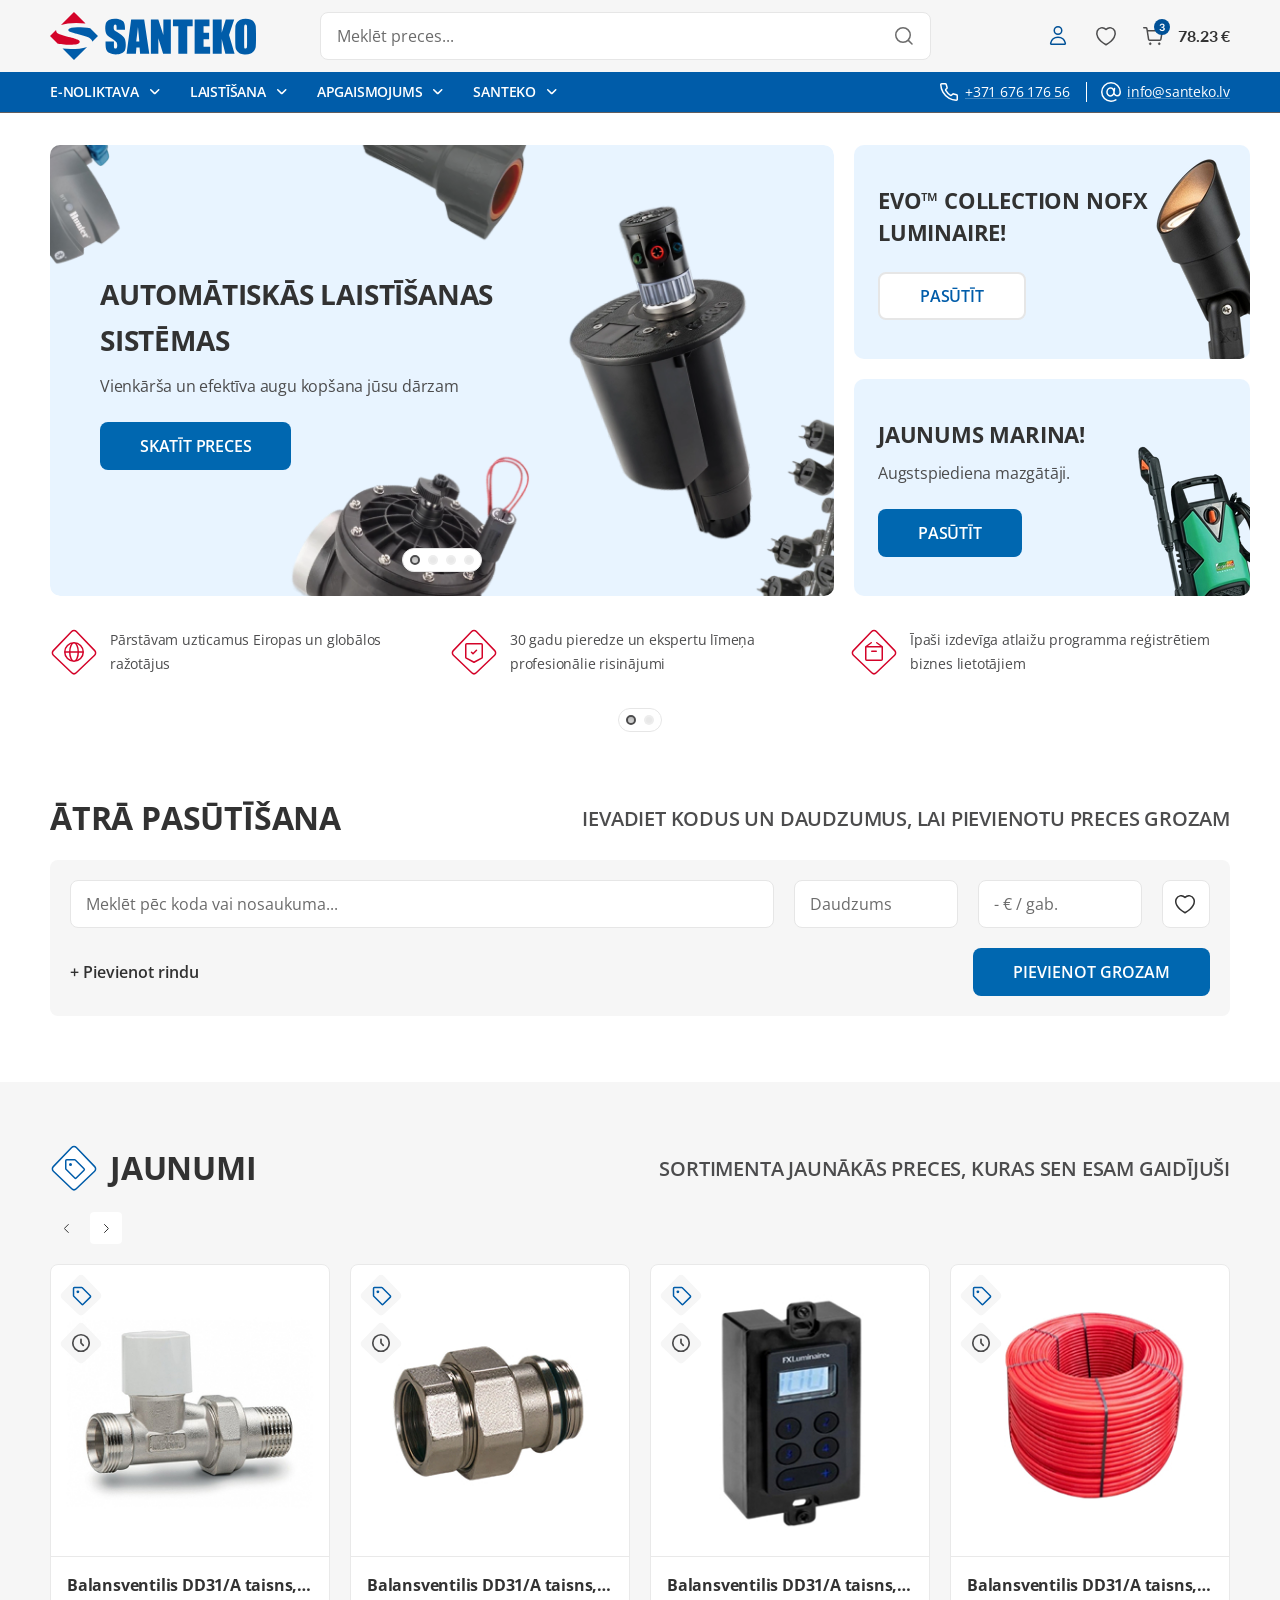
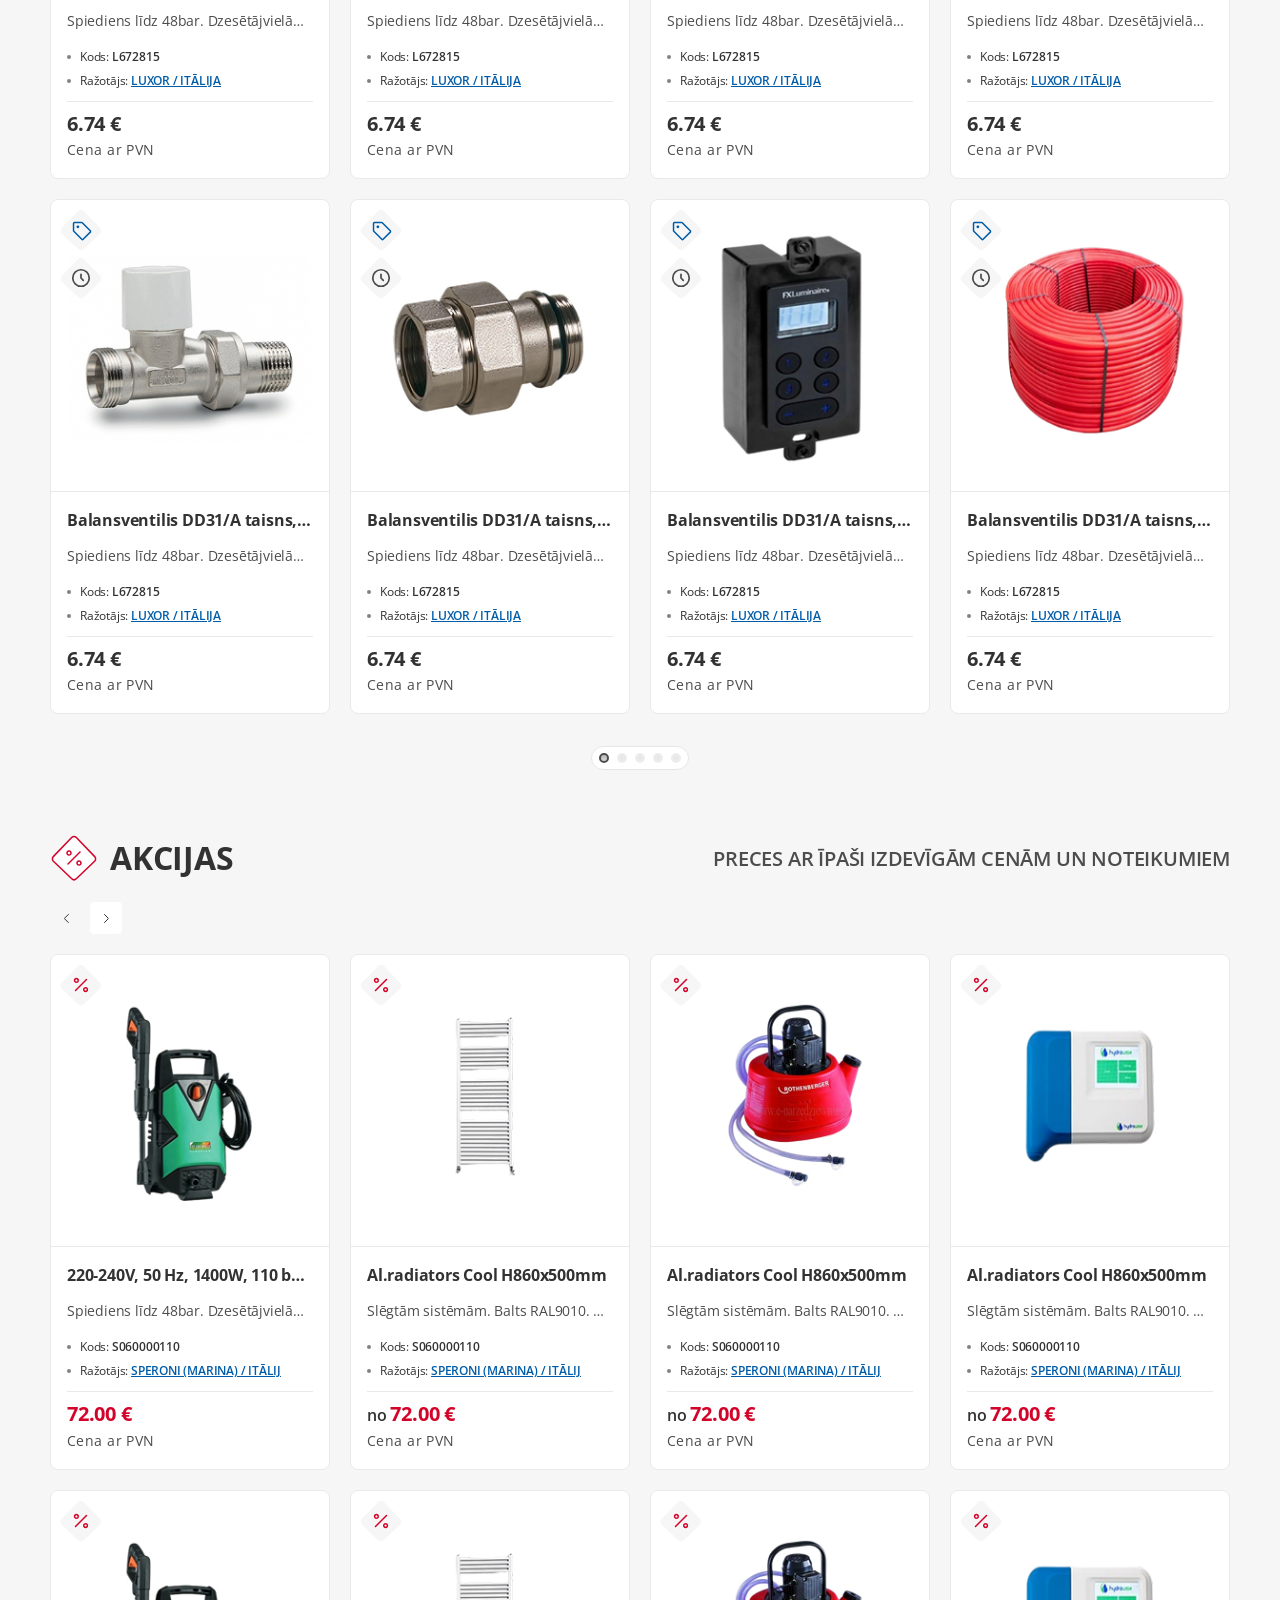
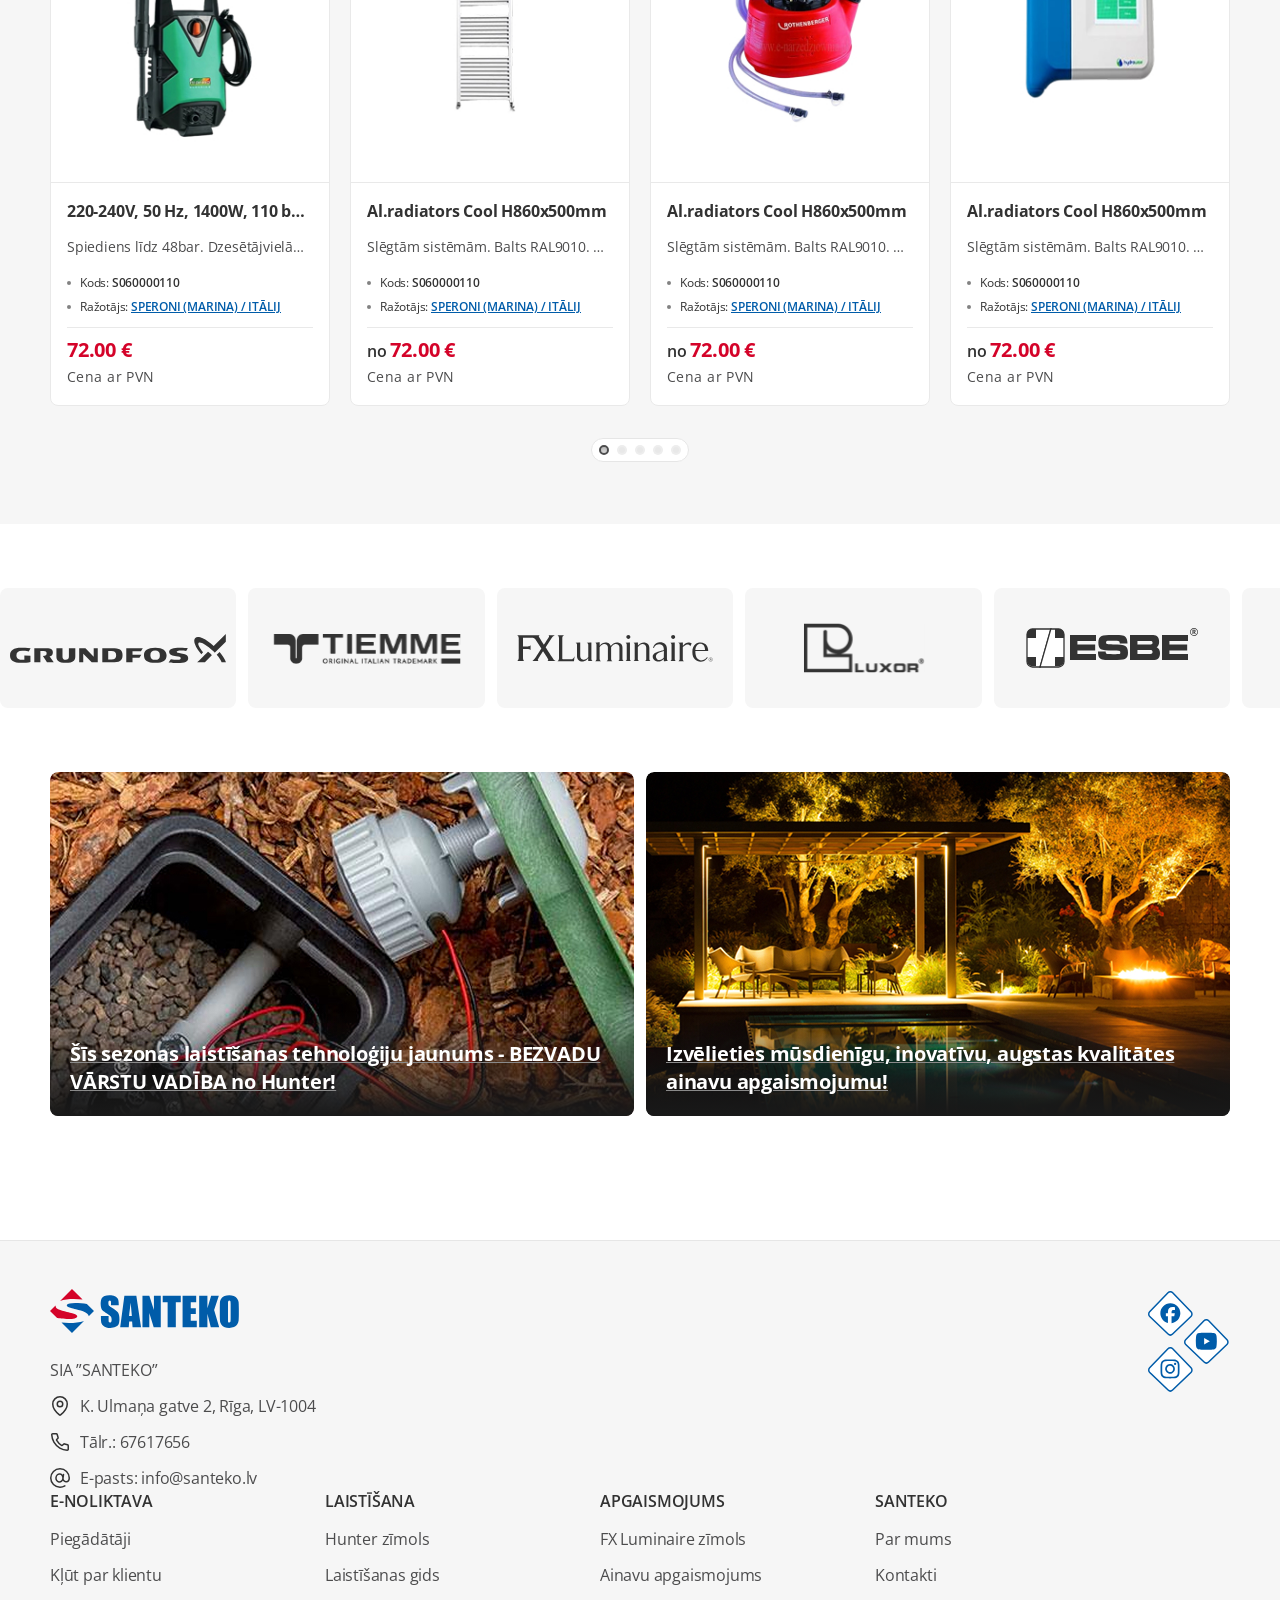
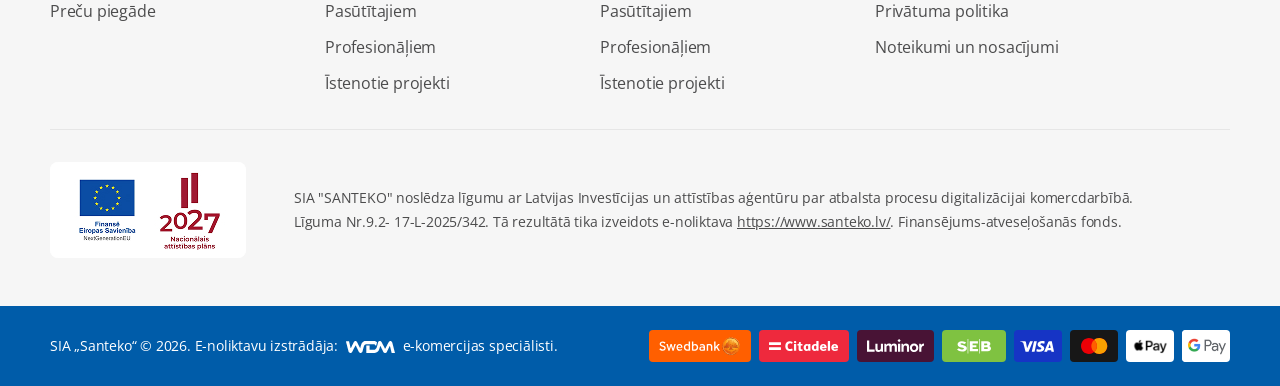
==== commit e77101f2: "Add product tabs, related products section, and quantity input styling - Implemented product summary" ====
--- a/index.html
+++ b/index.html
@@ -969,7 +969,6 @@
                             <div class="swiper-pagination-holder d-flex justify-content-center">
                                 <div class="swiper-pagination"></div>
                             </div>
-                            
                         </div>
                     </div>
 
--- a/assets/css/style.css
+++ b/assets/css/style.css
@@ -10681,7 +10681,7 @@
   height: 0.01px;
   transform: translateY(-50%);
 }
-.swiper-nav button {
+.swiper-nav button, .swiper-nav div {
   position: static;
   width: 32px;
   height: 32px;
@@ -10693,23 +10693,23 @@
   transition: all 0.3s ease-in-out;
   border-radius: 4px;
 }
-.swiper-nav button:hover {
+.swiper-nav button:hover, .swiper-nav div:hover {
   background-color: #f8f8f8;
 }
-.swiper-nav button::before, .swiper-nav button::after {
+.swiper-nav button::before, .swiper-nav button::after, .swiper-nav div::before, .swiper-nav div::after {
   content: none;
 }
-.swiper-nav button.swiper-button-next {
+.swiper-nav button.swiper-button-next, .swiper-nav div.swiper-button-next {
   background-image: url("../images/icons/swiper-nav-right-arrow.svg");
   background-repeat: no-repeat;
   background-position: center;
 }
-.swiper-nav button.swiper-button-prev {
+.swiper-nav button.swiper-button-prev, .swiper-nav div.swiper-button-prev {
   background-image: url("../images/icons/swiper-nav-left-arrow.svg");
   background-repeat: no-repeat;
   background-position: center;
 }
-.swiper-nav button.swiper-button-disabled {
+.swiper-nav button.swiper-button-disabled, .swiper-nav div.swiper-button-disabled {
   background-color: transparent;
   opacity: 1;
 }
@@ -11920,6 +11920,7 @@
   margin: 64px 0 0 0;
   padding: 48px 0 0 0;
   background-color: #F6F6F6;
+  border-top: 1px solid #E6E6E6;
 }
 @media screen and (max-width: 768px) {
   #main-footer {
@@ -12969,9 +12970,6 @@
 .archive {
   background-color: #f6f6f6;
 }
-.archive #main-footer {
-  border-top: 1px solid #E6E6E6;
-}
 
 .sidebar .widget {
   background-color: #fff;
@@ -13378,5 +13376,407 @@
   padding: 0;
 }
 
+div.quantity {
+  display: flex;
+  align-items: center;
+  justify-content: center;
+  flex-shrink: 0;
+  gap: 0 4px;
+  height: 40px;
+  width: 123px;
+  padding: 0 17px;
+  background-color: #fff;
+  border: 1px solid #E6E6E6;
+  border-radius: 8px;
+}
+div.quantity input[type=number] {
+  height: 100%;
+  width: 32px;
+  padding: 0;
+  border: 0;
+  background: #fff;
+  font-size: 16px;
+  color: #191919;
+  text-align: center;
+  border-radius: 0;
+}
+div.quantity input[type=button],
+div.quantity button {
+  display: flex;
+  align-items: center;
+  justify-content: center;
+  flex-shrink: 0;
+  height: 24px;
+  width: 24px;
+  padding: 0;
+  border: 0;
+  transition: all 0.3s ease-in-out;
+  border-radius: 0;
+}
+div.quantity input[type=button].minus,
+div.quantity button.minus {
+  background: url("../images/icons/minus-icon.svg") center center no-repeat;
+}
+div.quantity input[type=button].plus,
+div.quantity button.plus {
+  background: url("../images/icons/plus-icon.svg") center center no-repeat;
+}
+div.quantity input[type=button]:hover,
+div.quantity button:hover {
+  opacity: 0.85;
+}
+
+.related-products {
+  margin-bottom: 124px;
+}
+.related-products .block-heading {
+  text-align: left;
+}
+
 /* Pages */
+.single-product-page__main {
+  display: flex;
+  gap: 0 40px;
+  margin: 0 0 64px 0;
+}
+.single-product-page .product-images {
+  position: relative;
+  width: 40.66%;
+}
+.single-product-page .product-images__badges {
+  position: absolute;
+  top: 16px;
+  left: 16px;
+  display: flex;
+  flex-direction: column;
+  gap: 4px;
+  pointer-events: none;
+  z-index: 2;
+}
+@media screen and (max-width: 575px) {
+  .single-product-page .product-images__badges svg, .single-product-page .product-images__badges img {
+    max-width: 32px;
+  }
+}
+.single-product-page .product-images .swiper-container-main {
+  position: relative;
+  background-color: #fff;
+  border-radius: 8px;
+}
+.single-product-page .product-images .swiper-container-main img {
+  border-radius: 8px;
+}
+.single-product-page .product-images .swiper-container-main .swiper-nav {
+  left: 16px;
+  right: 16px;
+  z-index: 1;
+}
+.single-product-page .product-images .swiper-container-main .swiper-nav .swiper-button-prev,
+.single-product-page .product-images .swiper-container-main .swiper-nav .swiper-button-next {
+  width: 48px;
+  height: 48px;
+}
+.single-product-page .product-images .swiper-container-thumbs {
+  margin: 8px 0 0 0;
+}
+.single-product-page .product-images .swiper-container-thumbs .swiper-slide {
+  cursor: pointer;
+  border-radius: 8px;
+}
+.single-product-page .product-images .swiper-container-thumbs .swiper-slide img {
+  outline: 1px solid transparent;
+  outline-offset: -1px;
+  border-radius: 8px;
+}
+.single-product-page .product-images .swiper-container-thumbs .swiper-slide.swiper-slide-thumb-active img {
+  outline-color: #191919;
+}
+.single-product-page .summary {
+  flex-grow: 1;
+}
+.single-product-page .summary .entry-title {
+  margin: 0 0 8px 0;
+  line-height: 54px;
+  font-size: 36px;
+}
+.single-product-page .summary .description {
+  margin: 0 0 12px 0;
+}
+.single-product-page .summary .description p:last-child {
+  margin: 0;
+}
+.single-product-page .summary .meta {
+  display: flex;
+  flex-direction: column;
+  gap: 2px 0;
+  margin: 0 0 20px 0;
+  font-size: 12px;
+  color: #323232;
+}
+.single-product-page .summary .meta li {
+  position: relative;
+  padding: 0 0 0 13px;
+  line-height: normal;
+}
+.single-product-page .summary .meta li::before {
+  content: "";
+  position: absolute;
+  top: 6px;
+  left: 0;
+  width: 4px;
+  height: 4px;
+  background-color: #828282;
+  border-radius: 50%;
+}
+.single-product-page .summary .meta li strong {
+  font-weight: 600;
+}
+.single-product-page .summary .meta li a {
+  color: #005CA9;
+  font-weight: 600;
+  text-decoration: underline;
+  text-transform: uppercase;
+}
+.single-product-page .summary .meta li a:hover {
+  color: #005197;
+  text-decoration: none;
+}
+.single-product-page .summary .product-tabs {
+  padding: 0 0 20px 0;
+  margin: 0 0 20px 0;
+  border-bottom: 1px solid #E6E6E6;
+}
+.single-product-page .summary .product-tabs__nav {
+  display: flex;
+  gap: 0 5px;
+}
+.single-product-page .summary .product-tabs__nav > button {
+  flex: 1;
+  display: flex;
+  align-items: center;
+  justify-content: center;
+  gap: 0 8px;
+  height: 48px;
+  padding: 0 12px;
+  border: 0;
+  background: transparent;
+  border-bottom: 2px solid transparent;
+  font-weight: 600;
+  color: #4C4C4D;
+  border-radius: 8px 8px 0 0;
+  transition: all 0.3s ease-in-out;
+}
+.single-product-page .summary .product-tabs__nav > button img, .single-product-page .summary .product-tabs__nav > button svg {
+  filter: grayscale(100%) brightness(150%);
+  transition: filter 0.3s ease-in-out;
+}
+.single-product-page .summary .product-tabs__nav > button.product-tabs__tab--active, .single-product-page .summary .product-tabs__nav > button:hover {
+  background-color: #fff;
+  border-color: #005CA9;
+  color: #323232;
+}
+.single-product-page .summary .product-tabs__nav > button.product-tabs__tab--active img, .single-product-page .summary .product-tabs__nav > button.product-tabs__tab--active svg, .single-product-page .summary .product-tabs__nav > button:hover img, .single-product-page .summary .product-tabs__nav > button:hover svg {
+  filter: none;
+}
+.single-product-page .summary .product-tabs__content {
+  padding: 20px;
+  background-color: #fff;
+  border-radius: 0 8px 8px 8px;
+}
+.single-product-page .summary .product-tabs__content .product-tabs__files {
+  display: grid;
+  grid-template-columns: repeat(2, minmax(0, 1fr));
+  gap: 8px;
+}
+.single-product-page .summary .product-tabs__content .product-tabs__files .product-file {
+  display: flex;
+  align-items: center;
+  gap: 0 12px;
+  padding: 8px 12px;
+  border: 1px solid #E6E6E6;
+  line-height: 20px;
+  color: #323232;
+  font-weight: 600;
+  font-size: 14px;
+  border-radius: 8px;
+}
+.single-product-page .summary .product-tabs__content .product-tabs__files .product-file::before {
+  content: "";
+  flex-shrink: 0;
+  width: 40px;
+  height: 40px;
+  background: url("../images/icons/product-file-icon.svg") center center no-repeat;
+}
+.single-product-page .summary .product-tabs__content .product-tabs__files .product-file:hover {
+  color: #005CA9;
+}
+.single-product-page .summary .product-tabs__pane {
+  display: none;
+}
+.single-product-page .summary .product-tabs__pane--active {
+  display: block;
+}
+.single-product-page .summary .product-summary__icons-item {
+  display: flex;
+  align-items: center;
+  gap: 0 12px;
+}
+.single-product-page .summary .product-summary__icons-item-text {
+  display: flex;
+  flex-direction: column;
+  line-height: 16px;
+  font-size: 12px;
+  color: #878484;
+}
+.single-product-page .summary .product-summary__icons-item-text strong {
+  line-height: 20px;
+  font-weight: 600;
+  font-size: 14px;
+  color: #323232;
+}
+.single-product-page .product-configurations {
+  margin: 0 0 64px 0;
+}
+.single-product-page .product-configurations__heading {
+  margin: 0 0 20px 0;
+  line-height: 28px;
+  font-size: 20px;
+  text-transform: uppercase;
+}
+.single-product-page .product-configurations__table {
+  width: 100%;
+  background-color: #fff;
+  border: 1px solid #E6E6E6;
+  border-collapse: separate;
+  border-spacing: 0;
+  color: #1B1B1B;
+  font-size: 14px;
+  border-radius: 8px;
+}
+.single-product-page .product-configurations__table th, .single-product-page .product-configurations__table td {
+  vertical-align: middle;
+}
+.single-product-page .product-configurations__table th.td-sku, .single-product-page .product-configurations__table td.td-sku {
+  width: 19.13%;
+}
+.single-product-page .product-configurations__table th.td-name, .single-product-page .product-configurations__table td.td-name {
+  width: 37.86%;
+}
+.single-product-page .product-configurations__table th.td-package, .single-product-page .product-configurations__table td.td-package {
+  width: 8.95%;
+}
+.single-product-page .product-configurations__table th.td-stock, .single-product-page .product-configurations__table td.td-stock {
+  width: 8.95%;
+}
+.single-product-page .product-configurations__table th.td-price, .single-product-page .product-configurations__table td.td-price {
+  width: 13.02%;
+}
+.single-product-page .product-configurations__table th {
+  padding: 6px 20px;
+  border-bottom: 1px solid #E6E6E6;
+  color: #323232;
+  font-weight: 600;
+}
+.single-product-page .product-configurations__table th:first-child {
+  border-radius: 8px 0 0 0;
+}
+.single-product-page .product-configurations__table th:last-child {
+  border-radius: 0 8px 0 0;
+}
+@media screen and (min-width: 1200px) {
+  .single-product-page .product-configurations__table th {
+    white-space: nowrap;
+  }
+}
+.single-product-page .product-configurations__table td {
+  padding: 12px 20px;
+}
+.single-product-page .product-configurations__table td.td-package--red {
+  color: #D40329;
+}
+.single-product-page .product-configurations__table tr:not(:last-child) td {
+  border-bottom: 1px solid #E6E6E6;
+}
+.single-product-page .product-configurations__table tr:nth-child(4n+1), .single-product-page .product-configurations__table tr:nth-child(4n+2) {
+  background-color: #f8f8f8;
+}
+.single-product-page .product-configurations__table tr:nth-child(4n+3), .single-product-page .product-configurations__table tr:nth-child(4n+4) {
+  background-color: #ffffff;
+}
+.single-product-page .product-configurations__table tr:last-child td:first-child {
+  border-radius: 0 0 0 8px;
+}
+.single-product-page .product-configurations__table tr:last-child td:last-child {
+  border-radius: 0 0 8px 0;
+}
+.single-product-page .product-configurations__table .sku-holder {
+  display: flex;
+  align-items: center;
+  gap: 0 8px;
+}
+.single-product-page .product-configurations__table .badge {
+  display: inline-flex;
+  align-items: center;
+  justify-content: center;
+  flex-shrink: 0;
+  max-width: 32px;
+}
+.single-product-page .product-configurations__table .yith-wcwl-add-button {
+  display: flex;
+  flex-shrink: 0;
+  width: 32px;
+  height: 32px;
+  background: url("../images/icons/wishlist-icon.svg") center center no-repeat;
+  background-size: contain;
+  cursor: pointer;
+  transition: filter 0.3s ease-in-out;
+}
+.single-product-page .product-configurations__table .yith-wcwl-add-button:hover {
+  filter: brightness(0.95);
+}
+.single-product-page .product-configurations__table .yith-wcwl-add-button .fa {
+  display: none;
+}
+.single-product-page .product-configurations__table .price-current {
+  color: #005CA9;
+  font-weight: 600;
+}
+.single-product-page .product-configurations__table .price-current--red {
+  color: #D40329;
+}
+.single-product-page .product-configurations__table .price-old {
+  color: #4C4C4D;
+  font-weight: 400;
+  font-size: 12px;
+}
+.single-product-page .product-configurations__footer {
+  display: flex;
+  justify-content: space-between;
+  gap: 0 16px;
+  width: 100%;
+  padding: 20px 0 0 0;
+}
+.single-product-page .product-configurations__footer .product-configurations__selected {
+  color: #323232;
+}
+.single-product-page .product-configurations__footer .product-configurations__selected strong {
+  color: #005CA9;
+  font-weight: 600;
+}
+.single-product-page .product-configurations__footer .btn {
+  padding: 0 24px;
+}
+.single-product-page .product-configurations__footer .btn span {
+  display: flex;
+  align-items: center;
+  gap: 0 10px;
+}
+.single-product-page .product-configurations__footer .btn span::before {
+  content: "";
+  flex-shrink: 0;
+  width: 24px;
+  height: 24px;
+  background: url("../images/icons/btn-cart-icon.svg") center center no-repeat;
+}
+
 /* /CSS imports *//*# sourceMappingURL=style.css.map */
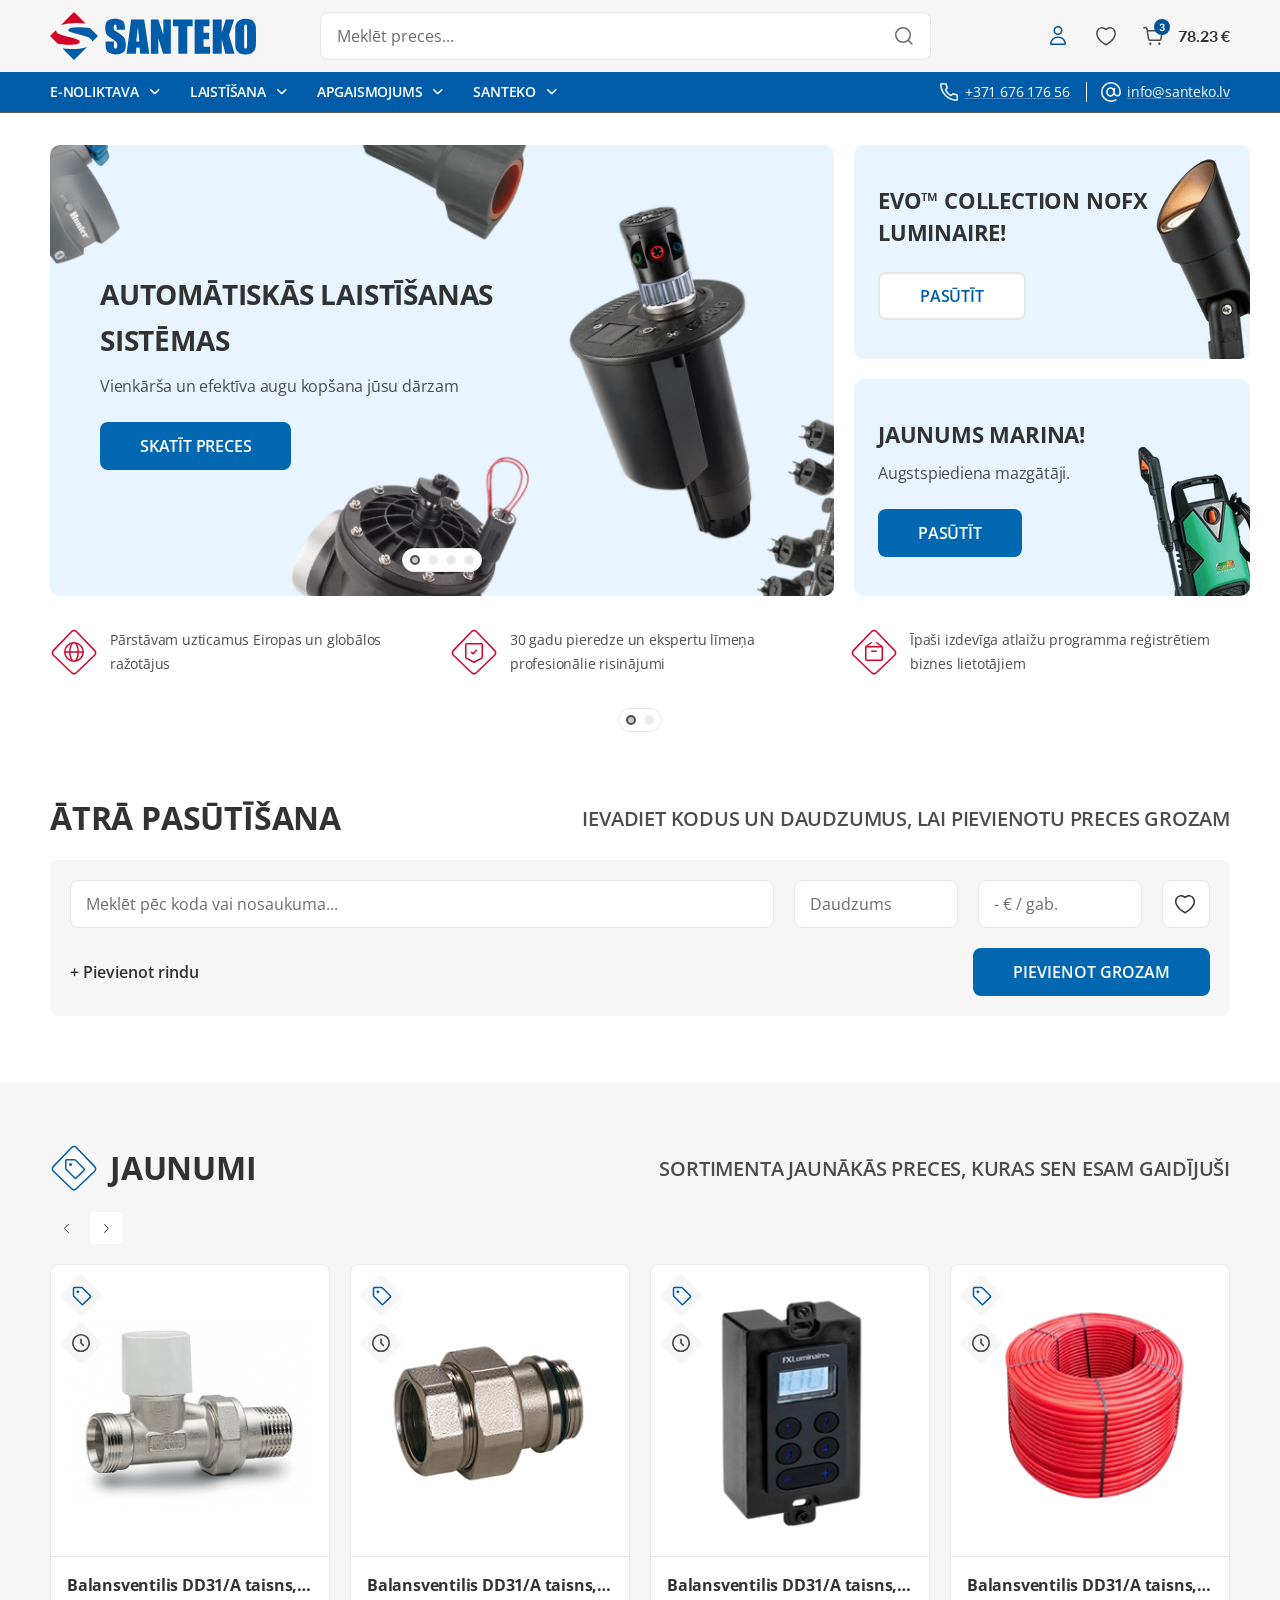
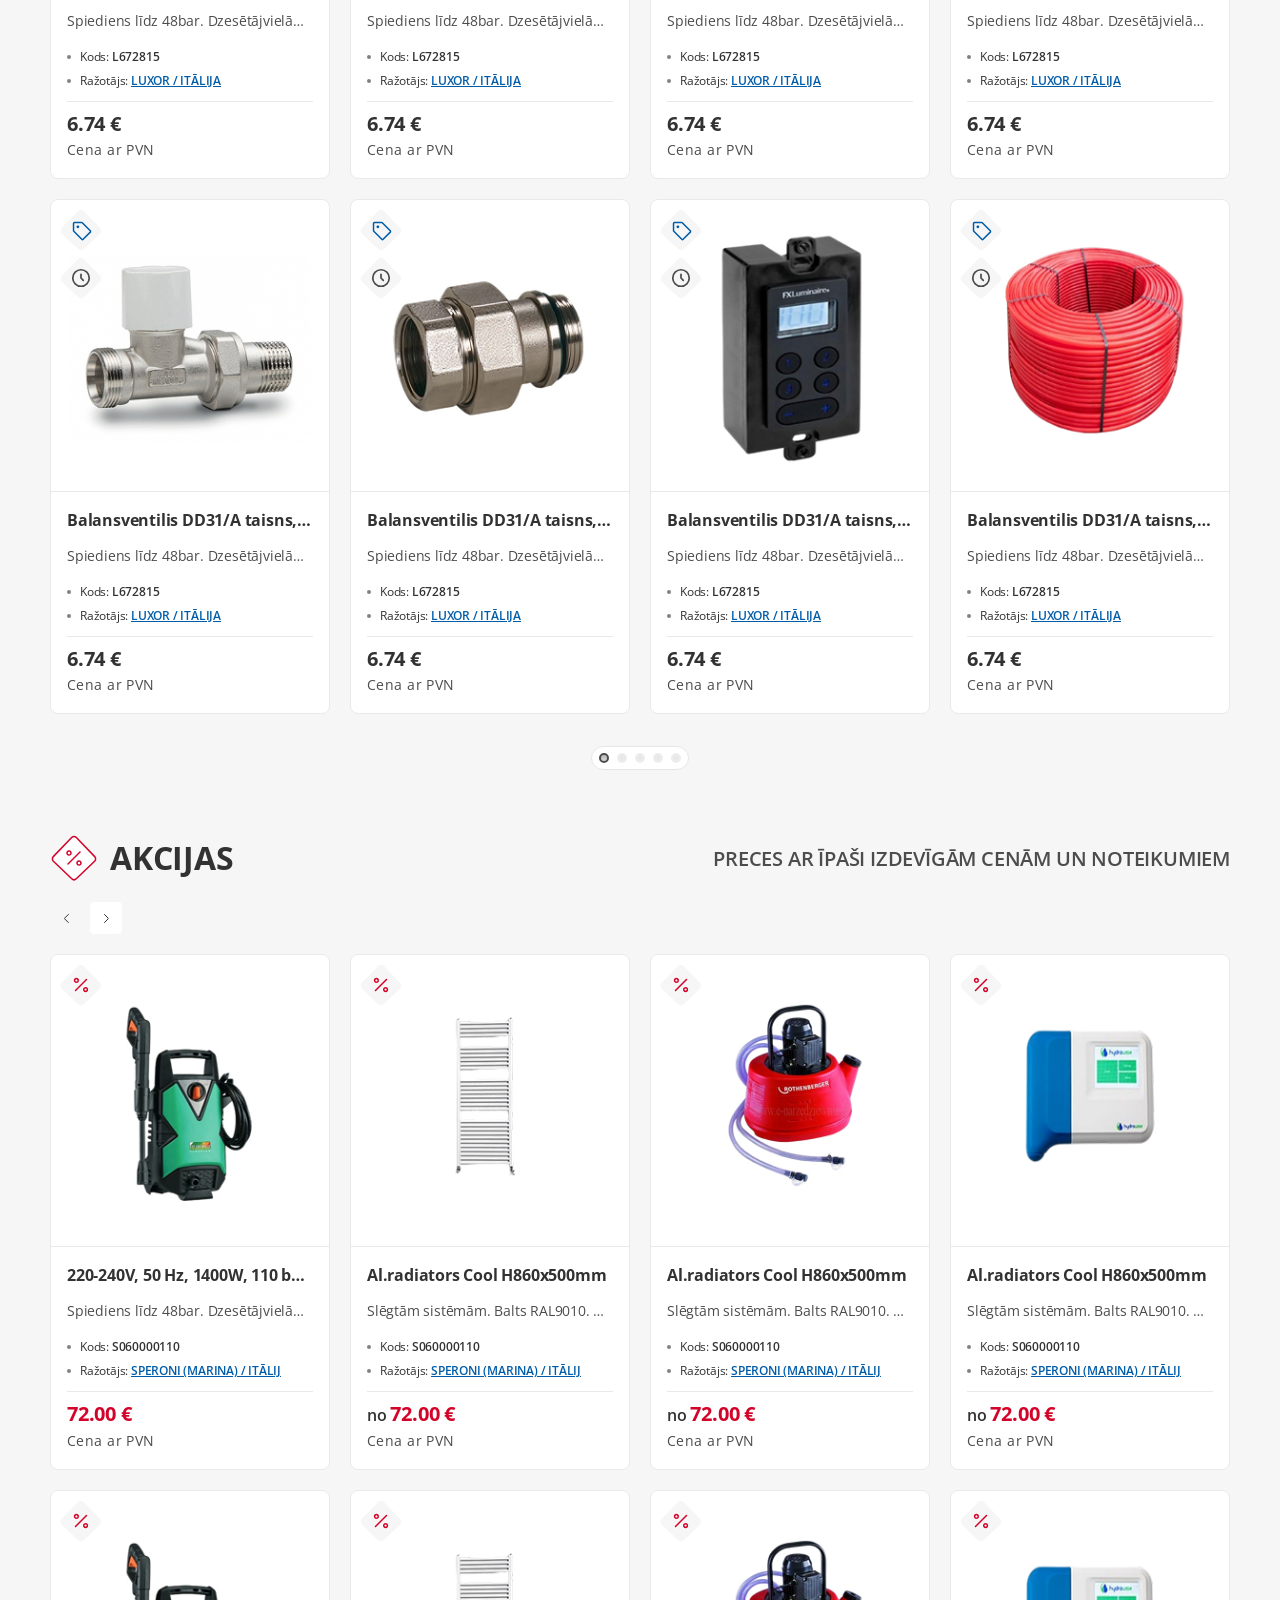
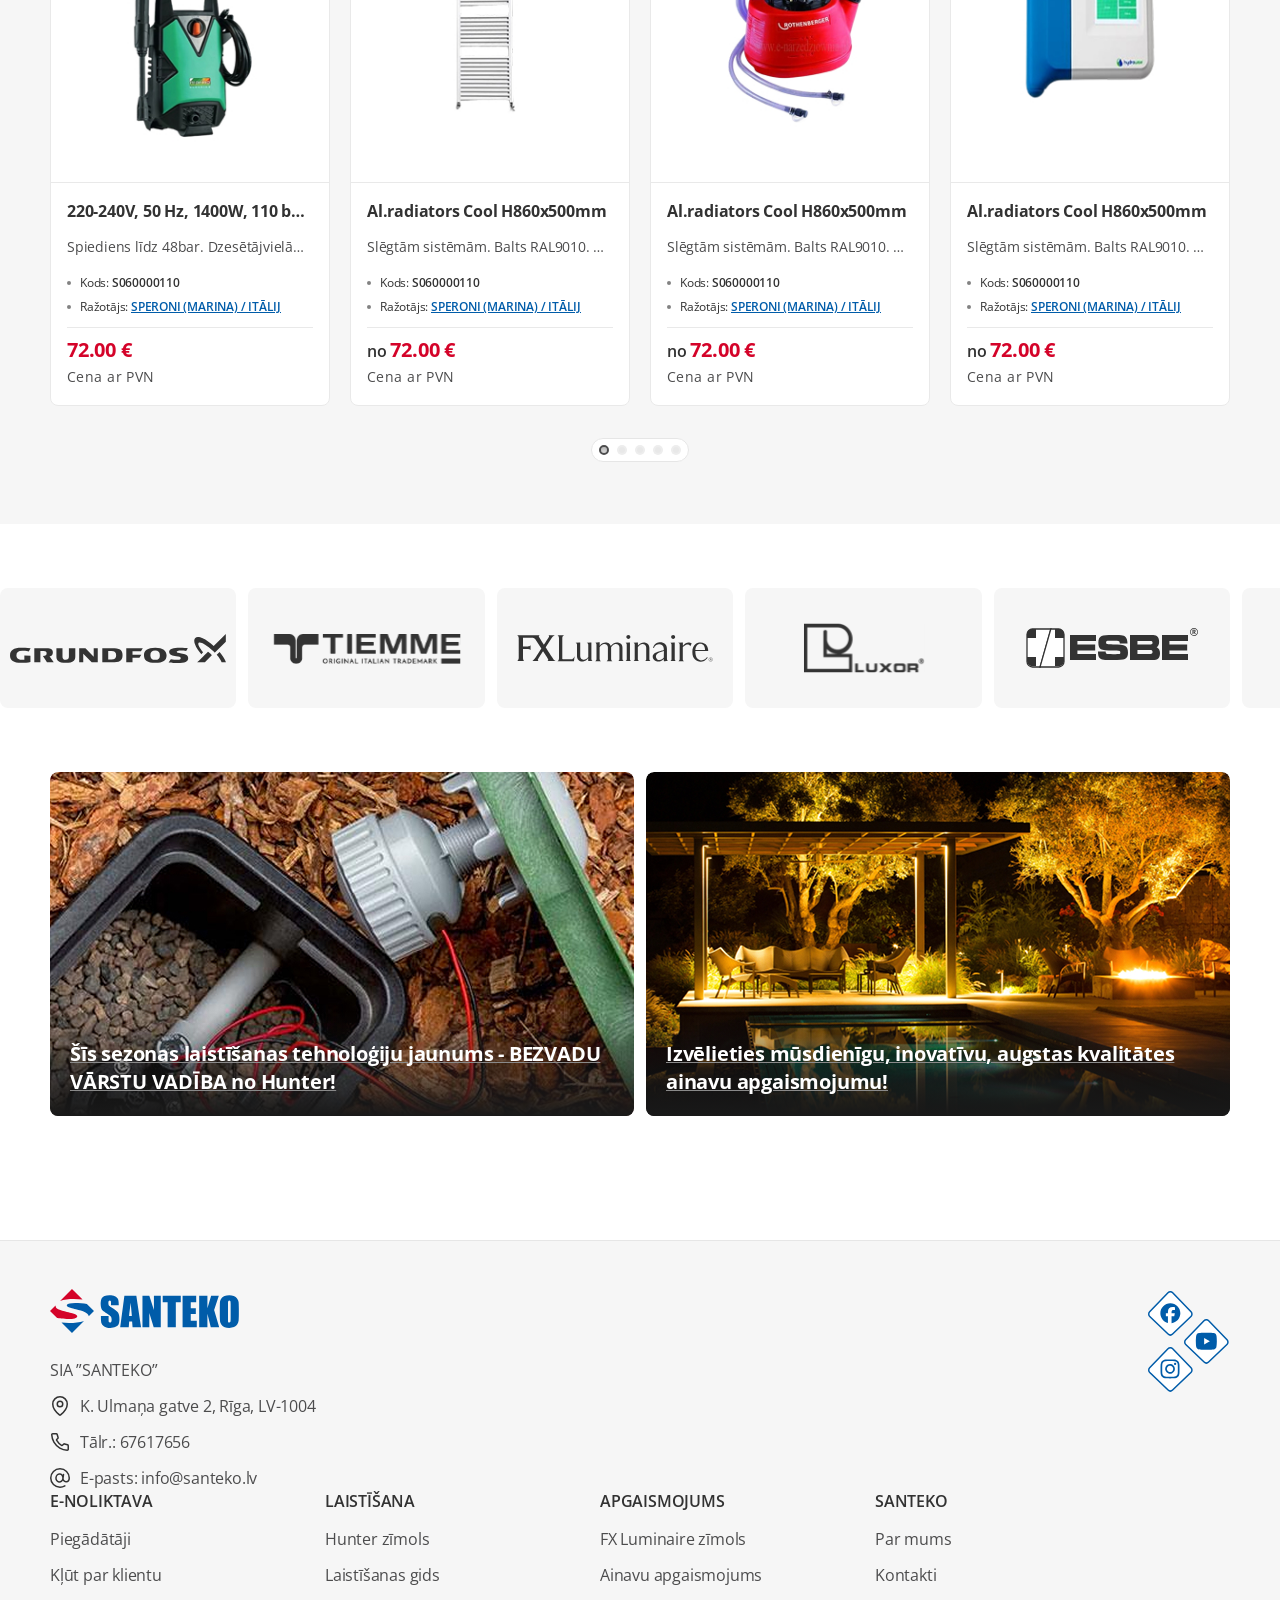
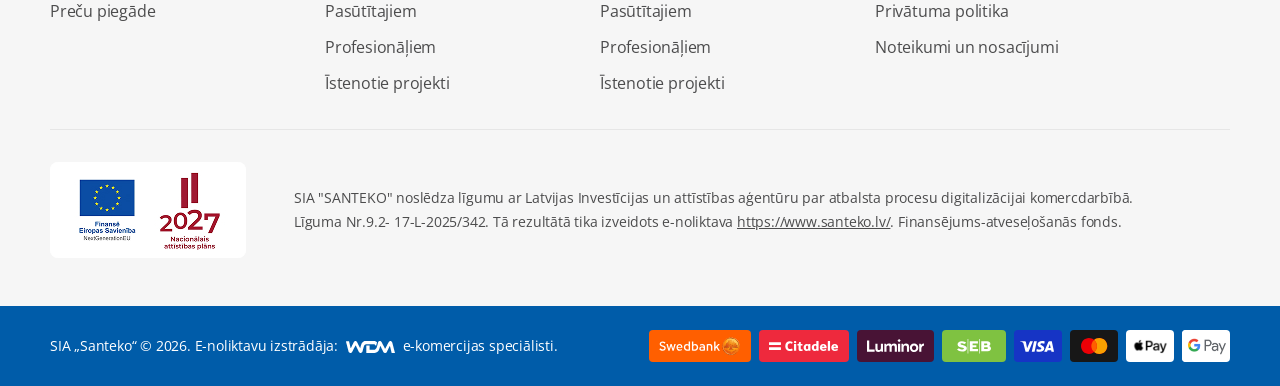
==== commit bbcfe863: "Uzticami piegādātāji | SideCart" ====
--- a/index.html
+++ b/index.html
@@ -1954,15 +1954,26 @@
 
                                 <a role="button" href="#" class="remove remove_from_cart_button">×</a>
                             </li>
-
                         </ul>
                     </div>
 
                     <div class="shopping-cart-widget-footer">
-                        <p class="woocommerce-mini-cart__total total">
-				            <strong>Kopsumma:</strong> 
-                            <span class="woocommerce-Price-amount amount">3,063.86 </span>		
-                        </p>
+                        <ul class="woocommerce-mini-cart__total">
+                            <li>
+                                <span>Starpsumma</span>
+                                <span>2,532.12 €</span>
+                            </li>
+
+                            <li>
+                                <span>PVN (21%)</span>
+                                <span>531.74 €</span>
+                            </li>
+
+                            <li class="total">
+                                <strong>Summa</strong> 
+                                <span class="woocommerce-Price-amount amount">3,063.86 €</span>	                               
+                            </li>
+                        </ul>
 
                         <div class="woocommerce-mini-cart__buttons buttons">
                             <a href="#" class="button btn btn-secondary btn-cart">SKATĪT GROZU</a>
--- a/assets/css/style.css
+++ b/assets/css/style.css
@@ -10101,8 +10101,10 @@
   }
 }
 body.mini-cart-opened .content-overlay {
+  right: 520px;
   opacity: 1;
   visibility: visible;
+  z-index: 99999999;
 }
 
 .content-overlay {
@@ -10540,39 +10542,39 @@
   }
 }
 
-.block-heading-holder, .section-heading-holder, .page-heading-holder {
+.block-heading-holder, .section-heading-holder {
   display: flex;
   gap: 0 30px;
   margin: 0 0 20px 0;
 }
 @media screen and (min-width: 1200px) {
-  .block-heading-holder, .section-heading-holder, .page-heading-holder {
+  .block-heading-holder, .section-heading-holder {
     align-items: center;
     justify-content: space-between;
   }
 }
 @media screen and (max-width: 1199px) {
-  .block-heading-holder, .section-heading-holder, .page-heading-holder {
+  .block-heading-holder, .section-heading-holder {
     flex-direction: column;
     gap: 8px 0;
     text-align: left;
   }
 }
-.block-heading-holder .block-heading, .block-heading-holder .section-heading, .block-heading-holder .page-heading, .section-heading-holder .block-heading, .section-heading-holder .section-heading, .section-heading-holder .page-heading, .page-heading-holder .block-heading, .page-heading-holder .section-heading, .page-heading-holder .page-heading {
+.block-heading-holder .block-heading, .block-heading-holder .section-heading, .block-heading-holder .page-heading, .section-heading-holder .block-heading, .section-heading-holder .section-heading, .section-heading-holder .page-heading {
   margin: 0;
 }
-.block-heading-holder .block-heading:has(img, svg), .block-heading-holder .section-heading:has(img, svg), .block-heading-holder .page-heading:has(img, svg), .section-heading-holder .block-heading:has(img, svg), .section-heading-holder .section-heading:has(img, svg), .section-heading-holder .page-heading:has(img, svg), .page-heading-holder .block-heading:has(img, svg), .page-heading-holder .section-heading:has(img, svg), .page-heading-holder .page-heading:has(img, svg) {
+.block-heading-holder .block-heading:has(img, svg), .block-heading-holder .section-heading:has(img, svg), .block-heading-holder .page-heading:has(img, svg), .section-heading-holder .block-heading:has(img, svg), .section-heading-holder .section-heading:has(img, svg), .section-heading-holder .page-heading:has(img, svg) {
   display: flex;
   align-items: center;
   gap: 0 12px;
 }
-.block-heading-holder .block-heading:has(img, svg) img, .block-heading-holder .block-heading:has(img, svg) svg, .block-heading-holder .section-heading:has(img, svg) img, .block-heading-holder .section-heading:has(img, svg) svg, .block-heading-holder .page-heading:has(img, svg) img, .block-heading-holder .page-heading:has(img, svg) svg, .section-heading-holder .block-heading:has(img, svg) img, .section-heading-holder .block-heading:has(img, svg) svg, .section-heading-holder .section-heading:has(img, svg) img, .section-heading-holder .section-heading:has(img, svg) svg, .section-heading-holder .page-heading:has(img, svg) img, .section-heading-holder .page-heading:has(img, svg) svg, .page-heading-holder .block-heading:has(img, svg) img, .page-heading-holder .block-heading:has(img, svg) svg, .page-heading-holder .section-heading:has(img, svg) img, .page-heading-holder .section-heading:has(img, svg) svg, .page-heading-holder .page-heading:has(img, svg) img, .page-heading-holder .page-heading:has(img, svg) svg {
+.block-heading-holder .block-heading:has(img, svg) img, .block-heading-holder .block-heading:has(img, svg) svg, .block-heading-holder .section-heading:has(img, svg) img, .block-heading-holder .section-heading:has(img, svg) svg, .block-heading-holder .page-heading:has(img, svg) img, .block-heading-holder .page-heading:has(img, svg) svg, .section-heading-holder .block-heading:has(img, svg) img, .section-heading-holder .block-heading:has(img, svg) svg, .section-heading-holder .section-heading:has(img, svg) img, .section-heading-holder .section-heading:has(img, svg) svg, .section-heading-holder .page-heading:has(img, svg) img, .section-heading-holder .page-heading:has(img, svg) svg {
   pointer-events: none;
   -webkit-user-select: none;
      -moz-user-select: none;
           user-select: none;
 }
-.block-heading-holder .sub-heading, .section-heading-holder .sub-heading, .page-heading-holder .sub-heading {
+.block-heading-holder .sub-heading, .section-heading-holder .sub-heading {
   margin: 0;
   font-size: 20px;
   font-weight: 600;
@@ -10580,25 +10582,30 @@
   text-transform: uppercase;
 }
 @media screen and (max-width: 991px) {
-  .block-heading-holder .sub-heading, .section-heading-holder .sub-heading, .page-heading-holder .sub-heading {
+  .block-heading-holder .sub-heading, .section-heading-holder .sub-heading {
     line-height: 32px;
     font-size: 18px;
   }
 }
-.block-heading-holder .rating, .section-heading-holder .rating, .page-heading-holder .rating {
+.block-heading-holder .rating, .section-heading-holder .rating {
   width: 141px;
   height: 26px;
   margin-bottom: 8px;
   background: url("../images/icons/stars-icon.svg") center center no-repeat;
 }
-.block-heading-holder p, .section-heading-holder p, .page-heading-holder p {
+.block-heading-holder p, .section-heading-holder p {
   margin: 0;
   line-height: 27px;
   color: rgba(37, 31, 31, 0.8);
 }
 
 .page-heading-holder {
-  margin: 0 0 40px 0;
+  margin: 0 0 20px 0;
+}
+.page-heading-holder h1, .page-heading-holder .h1 {
+  margin: 0 0 7px 0;
+  line-height: 44px;
+  font-size: 32px;
 }
 .page-heading-holder .sub-heading {
   color: rgba(37, 31, 31, 0.8);
@@ -11585,7 +11592,7 @@
     position: absolute;
     top: 100%;
     left: 0;
-    height: 13px;
+    height: 5px;
     width: 200px;
   }
 }
@@ -11623,7 +11630,7 @@
 .site-header #site-navigation #primary-menu-list > li.menu-item-has-children .dropdown-menu {
   display: block;
   position: absolute;
-  top: calc(100% + 10px);
+  top: calc(100% + 3px);
   padding: 0;
   border: 0;
   background-color: #fff;
@@ -13195,30 +13202,52 @@
   display: flex;
   align-items: center;
   justify-content: space-between;
-  padding: 16px;
+  padding: 0 0 0 17px;
   background-color: #F6F6F6;
   border-bottom: 1px solid #D1D5DB;
 }
 .cart-widget-side .wc-heading .title {
+  display: flex;
+  align-items: center;
+  gap: 0 16px;
   line-height: 24px;
   font-size: 18px;
   font-weight: 700;
   color: #323232;
   text-transform: uppercase;
 }
-.cart-widget-side .wc-heading .close-side-widget a {
+.cart-widget-side .wc-heading .title .cart-icon {
+  position: relative;
+}
+.cart-widget-side .wc-heading .title .cart-icon__badge {
+  position: absolute;
+  top: -1px;
+  right: -6px;
   display: flex;
   align-items: center;
-  gap: 0 6px;
-  line-height: 14px;
-  font-size: 14px;
-  font-weight: 500;
-}
-.cart-widget-side .wc-heading .close-side-widget a::before {
-  content: "";
-  width: 12px;
-  height: 12px;
-  background: url("../images/icons/close-side-widget-icon.svg") center center no-repeat;
+  justify-content: center;
+  width: 16px;
+  height: 16px;
+  background-color: #005CA9;
+  color: #fff;
+  font-weight: 600;
+  font-size: 10px;
+  border-radius: 50%;
+}
+.cart-widget-side .wc-heading .close-side-widget {
+  display: inline-flex;
+}
+.cart-widget-side .wc-heading .close-side-widget a {
+  display: inline-flex;
+  width: 56px;
+  height: 56px;
+  background: #fff url("../images/icons/close-side-widget-icon.svg") center center no-repeat;
+  font-size: 0;
+}
+@media screen and (min-width: 992px) {
+  .cart-widget-side .wc-heading .close-side-widget a:hover {
+    background-color: rgb(252.45, 252.45, 252.45);
+  }
 }
 .cart-widget-side .widget_shopping_cart {
   display: flex;
@@ -13230,24 +13259,39 @@
   gap: 50px 0;
   width: 100%;
 }
+@media screen and (max-width: 768px) {
+  .cart-widget-side .widget_shopping_cart .widget_shopping_cart_content {
+    gap: 14px 0;
+  }
+}
 .cart-widget-side .widget_shopping_cart .widget_shopping_cart_content .shopping-cart-widget-body {
-  padding: 15px;
+  padding: 0;
 }
 .cart-widget-side .widget_shopping_cart .widget_shopping_cart_content .shopping-cart-widget-body .woocommerce-mini-cart {
   display: flex;
   flex-direction: column;
-  gap: 15px 0;
 }
 .cart-widget-side .widget_shopping_cart .widget_shopping_cart_content .shopping-cart-widget-body .woocommerce-mini-cart .woocommerce-mini-cart-item {
   position: relative;
   display: flex;
-  align-items: center;
-  gap: 0 20px;
+  align-items: flex-start;
+  gap: 0 12px;
+  padding: 15px 20px;
+  border-bottom: 1px solid #D1D5DB;
 }
 .cart-widget-side .widget_shopping_cart .widget_shopping_cart_content .shopping-cart-widget-body .woocommerce-mini-cart .woocommerce-mini-cart-item .cart-item-image {
   display: flex;
   flex-shrink: 0;
-  width: 85px;
+  width: 80px;
+  height: 80px;
+  border-radius: 4px;
+}
+.cart-widget-side .widget_shopping_cart .widget_shopping_cart_content .shopping-cart-widget-body .woocommerce-mini-cart .woocommerce-mini-cart-item .cart-item-image img {
+  width: 100%;
+  height: 100%;
+  -o-object-fit: cover;
+     object-fit: cover;
+  border-radius: 4px;
 }
 .cart-widget-side .widget_shopping_cart .widget_shopping_cart_content .shopping-cart-widget-body .woocommerce-mini-cart .woocommerce-mini-cart-item .cart-item-image:hover {
   opacity: 0.85;
@@ -13257,23 +13301,24 @@
   flex-direction: column;
   align-items: flex-start;
   flex-grow: 1;
-  padding-right: 20px;
   font-size: 14px;
 }
 .cart-widget-side .widget_shopping_cart .widget_shopping_cart_content .shopping-cart-widget-body .woocommerce-mini-cart .woocommerce-mini-cart-item .cart-info .wc-entities-title {
   display: block;
-  margin: 0 0 8px 0;
-  line-height: 19.6px;
+  margin: 0 0 4px 0;
+  padding-right: 40px;
+  line-height: 24px;
   font-weight: 600;
+  font-size: 16px;
+  color: #323232;
 }
 .cart-widget-side .widget_shopping_cart .widget_shopping_cart_content .shopping-cart-widget-body .woocommerce-mini-cart .woocommerce-mini-cart-item .cart-info div.quantity {
-  height: 32px;
-  width: 92px;
-  margin-bottom: 8px;
+  height: 40px;
+  width: 120px;
   border-width: 1px;
 }
 .cart-widget-side .widget_shopping_cart .widget_shopping_cart_content .shopping-cart-widget-body .woocommerce-mini-cart .woocommerce-mini-cart-item .cart-info div.quantity input[type=button] {
-  width: 16px;
+  width: 24px;
 }
 .cart-widget-side .widget_shopping_cart .widget_shopping_cart_content .shopping-cart-widget-body .woocommerce-mini-cart .woocommerce-mini-cart-item .cart-info div.quantity input[type=number] {
   font-size: 16px;
@@ -13286,50 +13331,82 @@
 .cart-widget-side .widget_shopping_cart .widget_shopping_cart_content .shopping-cart-widget-body .woocommerce-mini-cart .woocommerce-mini-cart-item .cart-info span.quantity .woocommerce-Price-amount {
   color: #C0080B;
 }
+.cart-widget-side .widget_shopping_cart .widget_shopping_cart_content .shopping-cart-widget-body .woocommerce-mini-cart .woocommerce-mini-cart-item .cart-info .features {
+  margin: 0 0 12px 0;
+}
+.cart-widget-side .widget_shopping_cart .widget_shopping_cart_content .shopping-cart-widget-body .woocommerce-mini-cart .woocommerce-mini-cart-item .cart-info .features li {
+  position: relative;
+  padding: 0 0 0 12px;
+  font-size: 12px;
+  letter-spacing: 0.03em;
+}
+.cart-widget-side .widget_shopping_cart .widget_shopping_cart_content .shopping-cart-widget-body .woocommerce-mini-cart .woocommerce-mini-cart-item .cart-info .features li::before {
+  content: "";
+  position: absolute;
+  top: 50%;
+  left: 0;
+  width: 4px;
+  height: 4px;
+  background-color: rgba(76, 76, 77, 0.7);
+  transform: translateY(-50%);
+  border-radius: 50%;
+}
+.cart-widget-side .widget_shopping_cart .widget_shopping_cart_content .shopping-cart-widget-body .woocommerce-mini-cart .woocommerce-mini-cart-item .cart-info .features li strong {
+  font-weight: 600;
+  color: #323232;
+}
+.cart-widget-side .widget_shopping_cart .widget_shopping_cart_content .shopping-cart-widget-body .woocommerce-mini-cart .woocommerce-mini-cart-item .price-holder {
+  display: flex;
+  align-items: center;
+  justify-content: space-between;
+  gap: 0 20px;
+  width: 100%;
+}
+.cart-widget-side .widget_shopping_cart .widget_shopping_cart_content .shopping-cart-widget-body .woocommerce-mini-cart .woocommerce-mini-cart-item .woocommerce-Price-amount {
+  font-size: 16px;
+  font-weight: 700;
+  color: #323232;
+}
 .cart-widget-side .widget_shopping_cart .widget_shopping_cart_content .shopping-cart-widget-body .woocommerce-mini-cart .woocommerce-mini-cart-item .remove {
   position: absolute;
-  top: 0;
-  right: 0;
-  width: 10px;
-  height: 10px;
+  top: 16px;
+  right: 20px;
+  width: 24px;
+  height: 24px;
   background: url("../images/icons/woocommerce-mini-cart-item-remove-icon.svg") center center no-repeat;
   font-size: 0;
+  transition: opacity 0.3s ease-in-out;
+}
+@media screen and (min-width: 992px) {
+  .cart-widget-side .widget_shopping_cart .widget_shopping_cart_content .shopping-cart-widget-body .woocommerce-mini-cart .woocommerce-mini-cart-item .remove:hover {
+    opacity: 0.6;
+  }
 }
 .cart-widget-side .widget_shopping_cart .widget_shopping_cart_content .shopping-cart-widget-footer {
   margin-top: auto;
-  border-top: 1px solid #edeef0;
-}
-.cart-widget-side .widget_shopping_cart .widget_shopping_cart_content .shopping-cart-widget-footer .woocommerce-mini-cart__total.total {
-  padding: 10px 15px;
-  font-weight: 600;
-}
-@media screen and (min-width: 576px) {
-  .cart-widget-side .widget_shopping_cart .widget_shopping_cart_content .shopping-cart-widget-footer .woocommerce-mini-cart__total.total {
-    display: flex;
-    align-items: center;
-    justify-content: space-between;
-    margin-bottom: 20px;
-    border-bottom: 1px solid #edeef0;
-  }
-}
-@media screen and (max-width: 575px) {
-  .cart-widget-side .widget_shopping_cart .widget_shopping_cart_content .shopping-cart-widget-footer .woocommerce-mini-cart__total.total {
-    padding: 30px 15px 20px 15px;
-    text-align: center;
-  }
-}
-.cart-widget-side .widget_shopping_cart .widget_shopping_cart_content .shopping-cart-widget-footer .woocommerce-mini-cart__total.total strong {
-  line-height: 25.48px;
-  font-size: 18.2px;
-  font-weight: 600;
-}
-@media screen and (max-width: 575px) {
-  .cart-widget-side .widget_shopping_cart .widget_shopping_cart_content .shopping-cart-widget-footer .woocommerce-mini-cart__total.total strong {
-    font-size: 16px;
-  }
-}
-.cart-widget-side .widget_shopping_cart .widget_shopping_cart_content .shopping-cart-widget-footer .woocommerce-mini-cart__total.total .woocommerce-Price-amount {
-  color: #C0080B;
+  padding: 16px 0 0 0;
+  box-shadow: 0px -4px 8px 0px rgba(0, 0, 0, 0.08);
+}
+.cart-widget-side .widget_shopping_cart .widget_shopping_cart_content .shopping-cart-widget-footer .woocommerce-mini-cart__total {
+  display: flex;
+  flex-direction: column;
+  gap: 8px 0;
+  margin: 0;
+  padding: 0 20px;
+}
+.cart-widget-side .widget_shopping_cart .widget_shopping_cart_content .shopping-cart-widget-footer .woocommerce-mini-cart__total li {
+  display: flex;
+  align-items: center;
+  justify-content: space-between;
+}
+.cart-widget-side .widget_shopping_cart .widget_shopping_cart_content .shopping-cart-widget-footer .woocommerce-mini-cart__total li.total {
+  font-weight: 700;
+  font-size: 20px;
+  color: #323232;
+}
+.cart-widget-side .widget_shopping_cart .widget_shopping_cart_content .shopping-cart-widget-footer .woocommerce-mini-cart__total strong {
+  line-height: 28px;
+  font-weight: 700;
 }
 .cart-widget-side .widget_shopping_cart .widget_shopping_cart_content .shopping-cart-widget-footer .wd-progress-bar {
   padding: 0 15px;
@@ -13429,8 +13506,105 @@
 .related-products {
   margin-bottom: 124px;
 }
+@media screen and (max-width: 991px) {
+  .related-products {
+    margin-bottom: 64px;
+  }
+}
 .related-products .block-heading {
   text-align: left;
+}
+
+.suppliers-grid {
+  display: grid;
+  gap: 20px;
+  grid-template-columns: repeat(4, minmax(0, 1fr));
+  width: 100%;
+}
+@media screen and (max-width: 1299px) {
+  .suppliers-grid {
+    grid-template-columns: repeat(3, minmax(0, 1fr));
+  }
+}
+@media screen and (min-width: 992px) {
+  .suppliers-grid {
+    padding: 0 0 64px 0;
+  }
+}
+@media screen and (max-width: 991px) {
+  .suppliers-grid {
+    grid-template-columns: repeat(2, minmax(0, 1fr));
+  }
+}
+@media screen and (max-width: 620px) {
+  .suppliers-grid {
+    grid-template-columns: 1fr;
+    gap: 10px 0;
+  }
+}
+
+.supplier-item {
+  display: flex;
+  flex-direction: column;
+  padding: 20px;
+  background-color: #FFF;
+  border-radius: 8px;
+}
+.supplier-item__logo {
+  display: flex;
+  align-items: center;
+  height: 64px;
+  margin: 0 0 12px 0;
+}
+.supplier-item__info {
+  display: flex;
+  align-items: center;
+  justify-content: space-between;
+  gap: 0 15px;
+  padding: 0 0 12px 0;
+  margin: 0 0 12px 0;
+  border-bottom: 1px solid #E6E6E6;
+  color: #323232;
+}
+.supplier-item__info-name {
+  font-weight: 700;
+  font-size: 16px;
+  color: #20201F;
+}
+.supplier-item__description {
+  margin-bottom: 12px;
+  line-height: 20px;
+  font-size: 14px;
+}
+.supplier-item__actions {
+  display: flex;
+  gap: 0 8px;
+  margin-top: auto;
+}
+.supplier-item__actions .btn {
+  flex-grow: 1;
+  padding: 0;
+}
+.supplier-item__actions .btn--link {
+  position: relative;
+  flex: 0 0 auto;
+  width: 48px;
+  height: 48px;
+  padding: 0;
+}
+.supplier-item__actions .btn--link::before {
+  content: "";
+  position: absolute;
+  top: 0;
+  left: 0;
+  width: 100%;
+  height: 100%;
+  background: url("../images/icons/supplier-item-link-icon.svg") center center no-repeat;
+  filter: brightness(0);
+  transition: all 0.3s ease-in-out;
+}
+.supplier-item__actions .btn--link:hover::before {
+  filter: none;
 }
 
 /* Pages */
@@ -13439,14 +13613,31 @@
   gap: 0 40px;
   margin: 0 0 64px 0;
 }
+@media screen and (max-width: 768px) {
+  .single-product-page__main {
+    flex-direction: column;
+    gap: 20px 0;
+    margin-bottom: 44px;
+  }
+}
 .single-product-page .product-images {
   position: relative;
   width: 40.66%;
 }
+@media screen and (max-width: 1299px) {
+  .single-product-page .product-images {
+    width: 45%;
+  }
+}
+@media screen and (max-width: 768px) {
+  .single-product-page .product-images {
+    width: 100%;
+  }
+}
 .single-product-page .product-images__badges {
   position: absolute;
-  top: 16px;
-  left: 16px;
+  top: 8px;
+  left: 8px;
   display: flex;
   flex-direction: column;
   gap: 4px;
@@ -13476,6 +13667,13 @@
   width: 48px;
   height: 48px;
 }
+@media screen and (max-width: 768px) {
+  .single-product-page .product-images .swiper-container-main .swiper-nav .swiper-button-prev,
+  .single-product-page .product-images .swiper-container-main .swiper-nav .swiper-button-next {
+    width: 40px;
+    height: 40px;
+  }
+}
 .single-product-page .product-images .swiper-container-thumbs {
   margin: 8px 0 0 0;
 }
@@ -13498,6 +13696,18 @@
   margin: 0 0 8px 0;
   line-height: 54px;
   font-size: 36px;
+}
+@media screen and (max-width: 1399px) {
+  .single-product-page .summary .entry-title {
+    line-height: 1.4;
+    font-size: 32px;
+  }
+}
+@media screen and (max-width: 768px) {
+  .single-product-page .summary .entry-title {
+    line-height: 40px;
+    font-size: 28px;
+  }
 }
 .single-product-page .summary .description {
   margin: 0 0 12px 0;
@@ -13549,6 +13759,11 @@
 .single-product-page .summary .product-tabs__nav {
   display: flex;
   gap: 0 5px;
+}
+@media screen and (max-width: 575px) {
+  .single-product-page .summary .product-tabs__nav {
+    display: none;
+  }
 }
 .single-product-page .summary .product-tabs__nav > button {
   flex: 1;
@@ -13570,6 +13785,11 @@
   filter: grayscale(100%) brightness(150%);
   transition: filter 0.3s ease-in-out;
 }
+@media screen and (max-width: 1199px) and (min-width: 769px) {
+  .single-product-page .summary .product-tabs__nav > button img, .single-product-page .summary .product-tabs__nav > button svg {
+    display: none;
+  }
+}
 .single-product-page .summary .product-tabs__nav > button.product-tabs__tab--active, .single-product-page .summary .product-tabs__nav > button:hover {
   background-color: #fff;
   border-color: #005CA9;
@@ -13578,15 +13798,49 @@
 .single-product-page .summary .product-tabs__nav > button.product-tabs__tab--active img, .single-product-page .summary .product-tabs__nav > button.product-tabs__tab--active svg, .single-product-page .summary .product-tabs__nav > button:hover img, .single-product-page .summary .product-tabs__nav > button:hover svg {
   filter: none;
 }
-.single-product-page .summary .product-tabs__content {
+@media screen and (max-width: 575px) {
+  .single-product-page .summary .product-tabs__content {
+    display: flex;
+    flex-direction: column;
+    gap: 8px 0;
+  }
+}
+.single-product-page .summary .product-tabs__content .product-tabs__pane-body {
   padding: 20px;
   background-color: #fff;
   border-radius: 0 8px 8px 8px;
+}
+@media screen and (max-width: 575px) {
+  .single-product-page .summary .product-tabs__content .product-tabs__pane-body {
+    padding: 12px;
+    font-size: 14px;
+  }
+}
+.single-product-page .summary .product-tabs__content .product-tabs__pane-body p {
+  margin: 0 0 20px 0;
+}
+@media screen and (max-width: 575px) {
+  .single-product-page .summary .product-tabs__content .product-tabs__pane-body {
+    display: none;
+    border-top: 2px solid #005CA9;
+    border-radius: 0 0 8px 8px;
+  }
 }
 .single-product-page .summary .product-tabs__content .product-tabs__files {
   display: grid;
   grid-template-columns: repeat(2, minmax(0, 1fr));
   gap: 8px;
+}
+@media screen and (max-width: 1199px) and (min-width: 769px) {
+  .single-product-page .summary .product-tabs__content .product-tabs__files {
+    grid-template-columns: 1fr;
+  }
+}
+@media screen and (max-width: 575px) {
+  .single-product-page .summary .product-tabs__content .product-tabs__files {
+    grid-template-columns: 1fr;
+    gap: 12px 0;
+  }
 }
 .single-product-page .summary .product-tabs__content .product-tabs__files .product-file {
   display: flex;
@@ -13613,8 +13867,71 @@
 .single-product-page .summary .product-tabs__pane {
   display: none;
 }
+@media screen and (max-width: 575px) {
+  .single-product-page .summary .product-tabs__pane {
+    display: block;
+  }
+}
+.single-product-page .summary .product-tabs__pane .product-tabs__mobile-toggle {
+  position: relative;
+  display: none;
+  align-items: center;
+  gap: 0 8px;
+  height: 48px;
+  width: 100%;
+  padding: 12px;
+  border: 0;
+  background: #fff;
+  font-weight: 600;
+  color: #878484;
+  border-radius: 8px;
+}
+.single-product-page .summary .product-tabs__pane .product-tabs__mobile-toggle::after {
+  content: "";
+  position: absolute;
+  top: 50%;
+  right: 12px;
+  width: 24px;
+  height: 24px;
+  background: url("../images/icons/product-tabs-arrow.svg") center center no-repeat;
+  transform: translateY(-50%);
+  transition: transform 0.3s ease-in-out;
+}
+@media screen and (max-width: 575px) {
+  .single-product-page .summary .product-tabs__pane .product-tabs__mobile-toggle {
+    display: flex;
+  }
+}
+.single-product-page .summary .product-tabs__pane .product-tabs__mobile-toggle img, .single-product-page .summary .product-tabs__pane .product-tabs__mobile-toggle svg {
+  flex-shrink: 0;
+  filter: grayscale(100%) brightness(150%);
+  transition: filter 0.3s ease-in-out;
+}
 .single-product-page .summary .product-tabs__pane--active {
   display: block;
+}
+@media screen and (max-width: 575px) {
+  .single-product-page .summary .product-tabs__pane--active .product-tabs__mobile-toggle {
+    color: #323232;
+    border-radius: 8px 8px 0 0;
+  }
+  .single-product-page .summary .product-tabs__pane--active .product-tabs__mobile-toggle img {
+    filter: none;
+  }
+  .single-product-page .summary .product-tabs__pane--active .product-tabs__mobile-toggle::after {
+    transform: translateY(-50%) rotate(-180deg);
+  }
+  .single-product-page .summary .product-tabs__pane--active .product-tabs__pane-body {
+    display: block;
+  }
+}
+@media screen and (min-width: 769px) {
+  .single-product-page .summary .product-tabs:has(.product-tabs__nav > button:nth-child(2).product-tabs__tab--active) .product-tabs__pane-body {
+    border-radius: 8px;
+  }
+  .single-product-page .summary .product-tabs:has(.product-tabs__nav > button:nth-child(3).product-tabs__tab--active) .product-tabs__pane-body {
+    border-radius: 8px 0 8px 8px;
+  }
 }
 .single-product-page .summary .product-summary__icons-item {
   display: flex;
@@ -13637,45 +13954,68 @@
 .single-product-page .product-configurations {
   margin: 0 0 64px 0;
 }
+@media screen and (max-width: 575px) {
+  .single-product-page .product-configurations {
+    margin-bottom: 35px;
+  }
+}
 .single-product-page .product-configurations__heading {
   margin: 0 0 20px 0;
   line-height: 28px;
   font-size: 20px;
   text-transform: uppercase;
 }
+@media screen and (max-width: 768px) {
+  .single-product-page .product-configurations__heading {
+    line-height: 26px;
+    font-size: 18px;
+  }
+}
 .single-product-page .product-configurations__table {
   width: 100%;
-  background-color: #fff;
-  border: 1px solid #E6E6E6;
   border-collapse: separate;
   border-spacing: 0;
   color: #1B1B1B;
   font-size: 14px;
   border-radius: 8px;
 }
+@media screen and (min-width: 992px) {
+  .single-product-page .product-configurations__table thead {
+    background-color: #fff;
+    border: 1px solid #E6E6E6;
+  }
+}
+@media screen and (max-width: 991px) {
+  .single-product-page .product-configurations__table thead {
+    display: none;
+  }
+}
 .single-product-page .product-configurations__table th, .single-product-page .product-configurations__table td {
   vertical-align: middle;
 }
-.single-product-page .product-configurations__table th.td-sku, .single-product-page .product-configurations__table td.td-sku {
-  width: 19.13%;
-}
-.single-product-page .product-configurations__table th.td-name, .single-product-page .product-configurations__table td.td-name {
-  width: 37.86%;
-}
-.single-product-page .product-configurations__table th.td-package, .single-product-page .product-configurations__table td.td-package {
-  width: 8.95%;
-}
-.single-product-page .product-configurations__table th.td-stock, .single-product-page .product-configurations__table td.td-stock {
-  width: 8.95%;
-}
-.single-product-page .product-configurations__table th.td-price, .single-product-page .product-configurations__table td.td-price {
-  width: 13.02%;
+@media screen and (min-width: 992px) {
+  .single-product-page .product-configurations__table th.td-sku, .single-product-page .product-configurations__table td.td-sku {
+    width: 19.13%;
+  }
+  .single-product-page .product-configurations__table th.td-name, .single-product-page .product-configurations__table td.td-name {
+    width: 37.86%;
+  }
+  .single-product-page .product-configurations__table th.td-package, .single-product-page .product-configurations__table td.td-package {
+    width: 8.95%;
+  }
+  .single-product-page .product-configurations__table th.td-stock, .single-product-page .product-configurations__table td.td-stock {
+    width: 8.95%;
+  }
+  .single-product-page .product-configurations__table th.td-price, .single-product-page .product-configurations__table td.td-price {
+    width: 13.02%;
+  }
 }
 .single-product-page .product-configurations__table th {
   padding: 6px 20px;
   border-bottom: 1px solid #E6E6E6;
   color: #323232;
   font-weight: 600;
+  white-space: nowrap;
 }
 .single-product-page .product-configurations__table th:first-child {
   border-radius: 8px 0 0 0;
@@ -13683,31 +14023,82 @@
 .single-product-page .product-configurations__table th:last-child {
   border-radius: 0 8px 0 0;
 }
-@media screen and (min-width: 1200px) {
-  .single-product-page .product-configurations__table th {
-    white-space: nowrap;
-  }
-}
 .single-product-page .product-configurations__table td {
   padding: 12px 20px;
 }
 .single-product-page .product-configurations__table td.td-package--red {
   color: #D40329;
 }
-.single-product-page .product-configurations__table tr:not(:last-child) td {
-  border-bottom: 1px solid #E6E6E6;
-}
-.single-product-page .product-configurations__table tr:nth-child(4n+1), .single-product-page .product-configurations__table tr:nth-child(4n+2) {
-  background-color: #f8f8f8;
-}
-.single-product-page .product-configurations__table tr:nth-child(4n+3), .single-product-page .product-configurations__table tr:nth-child(4n+4) {
-  background-color: #ffffff;
-}
-.single-product-page .product-configurations__table tr:last-child td:first-child {
-  border-radius: 0 0 0 8px;
-}
-.single-product-page .product-configurations__table tr:last-child td:last-child {
-  border-radius: 0 0 8px 0;
+@media screen and (max-width: 991px) {
+  .single-product-page .product-configurations__table td {
+    display: flex;
+    justify-content: space-between;
+    gap: 0;
+    width: 100%;
+    padding: 12px 16px;
+    text-align: right;
+  }
+  .single-product-page .product-configurations__table td::before {
+    content: attr(data-title);
+    display: block;
+    margin: 0 14px 0 0;
+    font-weight: 600;
+    color: #323232;
+    text-align: left;
+  }
+  .single-product-page .product-configurations__table td.td-qty {
+    margin: 0;
+  }
+  .single-product-page .product-configurations__table td.td-qty::before {
+    content: none;
+  }
+}
+@media screen and (max-width: 991px) and (max-width: 768px) {
+  .single-product-page .product-configurations__table td.td-qty .quantity {
+    width: 100%;
+    justify-content: space-between;
+    padding: 8px;
+  }
+}
+@media screen and (max-width: 575px) {
+  .single-product-page .product-configurations__table td {
+    padding: 4px 12px;
+  }
+  .single-product-page .product-configurations__table td:first-child {
+    padding-top: 12px;
+  }
+  .single-product-page .product-configurations__table td:last-child {
+    padding-bottom: 12px;
+  }
+}
+@media screen and (min-width: 992px) {
+  .single-product-page .product-configurations__table tr:not(:last-child) td {
+    border-bottom: 1px solid #E6E6E6;
+  }
+  .single-product-page .product-configurations__table tr:nth-child(4n+1), .single-product-page .product-configurations__table tr:nth-child(4n+2) {
+    background-color: #f8f8f8;
+  }
+  .single-product-page .product-configurations__table tr:nth-child(4n+3), .single-product-page .product-configurations__table tr:nth-child(4n+4) {
+    background-color: #ffffff;
+  }
+  .single-product-page .product-configurations__table tr:last-child td:first-child {
+    border-radius: 0 0 0 8px;
+  }
+  .single-product-page .product-configurations__table tr:last-child td:last-child {
+    border-radius: 0 0 8px 0;
+  }
+}
+@media screen and (max-width: 991px) {
+  .single-product-page .product-configurations__table tr {
+    display: block;
+    background-color: #fff;
+    border: 1px solid #E6E6E6;
+    border-radius: 8px;
+    overflow: hidden;
+  }
+  .single-product-page .product-configurations__table tr:not(:last-child) {
+    margin-bottom: 8px;
+  }
 }
 .single-product-page .product-configurations__table .sku-holder {
   display: flex;
@@ -13744,6 +14135,12 @@
 .single-product-page .product-configurations__table .price-current--red {
   color: #D40329;
 }
+@media screen and (max-width: 991px) {
+  .single-product-page .product-configurations__table .price-current {
+    margin-left: auto;
+    margin-right: 4px;
+  }
+}
 .single-product-page .product-configurations__table .price-old {
   color: #4C4C4D;
   font-weight: 400;
@@ -13752,9 +14149,17 @@
 .single-product-page .product-configurations__footer {
   display: flex;
   justify-content: space-between;
+  align-items: center;
   gap: 0 16px;
   width: 100%;
   padding: 20px 0 0 0;
+}
+@media screen and (max-width: 575px) {
+  .single-product-page .product-configurations__footer {
+    flex-direction: column;
+    align-items: stretch;
+    gap: 12px 0;
+  }
 }
 .single-product-page .product-configurations__footer .product-configurations__selected {
   color: #323232;
